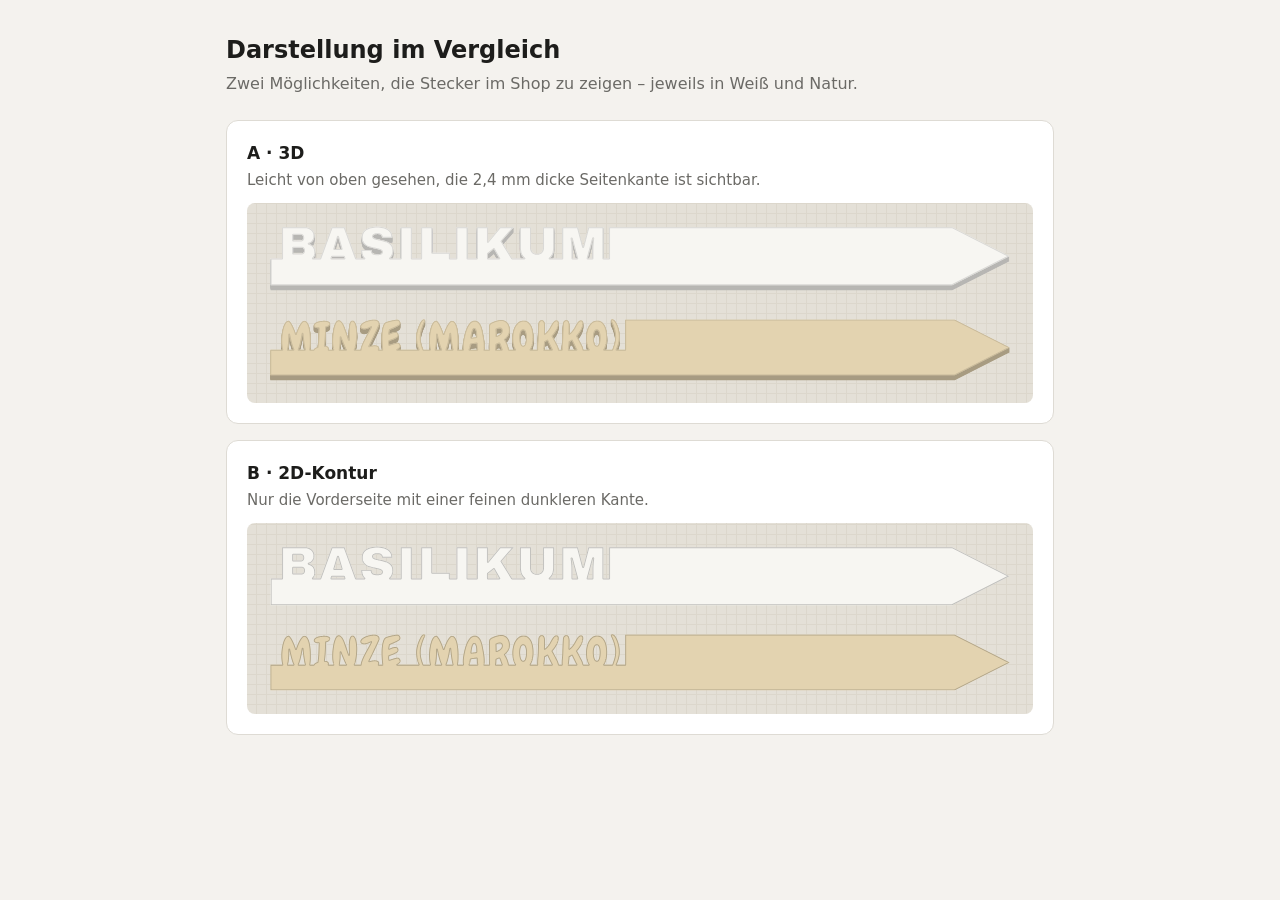
==== pflanzenstecker/darstellung.html @ 59f04335 "Add Pflanzenstecker preview pages Demo (index.html) and 3D/2D comparison (darstellung.html) under /p" ====
<!doctype html>
<html lang="de">
<head>
  <meta charset="utf-8">
  <meta name="robots" content="noindex">
  <meta name="viewport" content="width=device-width, initial-scale=1">
  <title>Pflanzenstecker Darstellung</title>
  <style>
    :root { --bg: #f4f2ee; --card: #ffffff; --text: #1d1d1b; --muted: #6b6a66; --line: #dedbd4; }
    * { box-sizing: border-box; }
    body { margin: 0; background: var(--bg); color: var(--text); font: 16px/1.5 system-ui, -apple-system, "Segoe UI", sans-serif; }
    main { max-width: 860px; margin: 0 auto; padding: 32px 16px 48px; }
    h1 { font-size: 1.5rem; margin: 0 0 4px; }
    p.lead { margin: 0 0 24px; color: var(--muted); }
    .card { background: var(--card); border: 1px solid var(--line); border-radius: 12px; padding: 20px; margin-bottom: 16px; }
    h2 { font-size: 1.0625rem; margin: 0 0 2px; }
    .card p { margin: 0 0 12px; color: var(--muted); font-size: 0.9375rem; }
    .stage {
      background: repeating-linear-gradient(0deg, transparent 0 9px, #dcd7cc 9px 10px),
                  repeating-linear-gradient(90deg, transparent 0 9px, #dcd7cc 9px 10px), #e4e0d7;
      border-radius: 8px; padding: 16px; display: grid; gap: 14px;
    }
  </style>
</head>
<body>
  <main>
    <h1>Darstellung im Vergleich</h1>
    <p class="lead">Zwei Möglichkeiten, die Stecker im Shop zu zeigen – jeweils in Weiß und Natur.</p>

    <div class="card">
      <h2>A · 3D</h2>
      <p>Leicht von oben gesehen, die 2,4&nbsp;mm dicke Seitenkante ist sichtbar.</p>
      <div class="stage"><div data-a="extruded" data-c="0" data-f="archivo-black" data-t="Basilikum"></div><div data-a="extruded" data-c="1" data-f="chewy" data-t="Minze (Marokko)"></div></div>
    </div>

    <div class="card">
      <h2>B · 2D-Kontur</h2>
      <p>Nur die Vorderseite mit einer feinen dunkleren Kante.</p>
      <div class="stage"><div data-a="contour" data-c="0" data-f="archivo-black" data-t="Basilikum"></div><div data-a="contour" data-c="1" data-f="chewy" data-t="Minze (Marokko)"></div></div>
    </div>
  </main>

  <script type="module">
const WASM_BASE64 = "AGFzbQEAAAABmAInYAAAYAABf2AAAn9/YAF/AGABfwF/YAF/An9/YAF/AX5gAX8BfWABfwF8YAF/AW9gAn9/AGACf38Bf2ACf38Bb2ADf39/AGADf39/AX9gBH9/f38AYAR/f39/AX9gBH9/f38Df39/YAV/f39/fwBgBX9/f39/AX9gBn9/f39/fwBgBn9/f39/fwF/YAd/f39/f39/AGAIf39/f39/f38AYAl/f39/f39/f38Bf2AJf39/f39/fn5+AGAGf39/f39+AX9gBX9/f399AGAEf39/fgBgA39/fQBgA39+fgBgBX9+fn5+AGAFf31/f38AYAN/fX0AYAV/fX19fQBgB399fX19fX0AYAJ/[base64]/[base64]/wKKAugD5AKMA8MD2QPYA7ADgAOMAskD6gPrA+wD6QPaAvoB0wKPAvYBsAKrA5ID4wOyA4EDmALLA8UDjQPEA9sDrAOUA68C3gLkA7sDugONArQDhAOZAs0D3QO/[base64]/[base64]/[base64]/wFxQQpGDRsgCEUNGyAALQAYDXNBDSELIAAoAhwiCCgCAEF/Rw15IAgoAgwhCiAIKAIIIQ4gAC8BJCEMIAgoAnwhESAIKAJ4IRIgCCgCBEEBRw0PIApBAkkNcSAOLwAAIg1FDXEgCkEFSQ1xIA1BCHQgDUEIdnJBAWpB//8DcSIUQQJJDXFBCCENIA4vAAIiD0EIdCAPQQh2ciETQQEhEANAIA1Bf2ogCksNciAOIA1qIhVBfWovAAAiD0EIdCAPQQh2ciEPAkAgE0H//wNxIAxLDQAgDCAPQf//A3FJDRILIA0gCksNciANQQNqIQ0gDyETIBBBAWoiEEH//wNxIBRJDQAMcgsLIAkgAkkNEUEBIQsMeAsgBCgCCCEIIARBADYCCAJAIAhBAXFFDQAgCEF/[base64]/yQAQhwMACyAKIA1BjP/JABCHAwALIApBAWogDUGM/8kAEIcDAAsgCkECaiANQYz/yQAQhwMACyAKQQNqIA1BjP/JABCHAwALIApBBGogDUGM/8kAEIcDAAsgBCAXIAwqAgCSIhc4AhAgCkEBaiANSQ0BIApBAWogDUGM/8kAEIcDAAsgCkEFaiANQYz/[base64]/JABCHAwALIAogDUGM/8kAEIcDAAsgCkEBaiANTw1sIApBAmogDU8NayAKQQNqIA1PDWogCkEEaiANTw1pIAxBBGoqAgAhGiAMQQxqKgIAIRsgBCAXIAwqAgCSIhcgDEEIaioCAJIiGCAMQRBqKgIAkiIZOAIQIApBBWogDUkNASAKQQVqIA1BjP/JABCHAwALIApBAWogDUGM/[base64]/AXFBCkYNACAIDRALQQdBCSAIGyELDG8LAkAgBC0AHEEBRg0AQQshCwxvC0EJIQsgBCgCCCIKQQRJDW4gCiAEKAIEIhBLDScgBCgCACINIApBAnRqIRNBACEOAkACQCAKQQF2IghBAUYNACAIQQFxIRUgCEH+////B3EhFCATQXxqIQxBACEOIA0hCANAIAwoAgAhDyAMIAgqAgA4AgAgCCAPNgIAIBMgDkH+////[base64]///8HcSEUIBNBfGohDEEAIQ4gDSEIA0AgDCgCACEPIAwgCCoCADgCACAIIA82AgAgEyAOQf7///8Dc0ECdGoiDygCACERIA8gCEEEaiISKgIAOAIAIBIgETYCACAMQXhqIQwgCEEIaiEIIBQgDkECaiIORw0ACyAVRQ0BCyANIA5BAnRqIggqAgAhFyAIIBMgDkF/[base64]/4H8B3FBCHggDEEYeEH/[base64]/8kAEIcDAAsgDCAKQf//A3FPDWEgCiAMTQ1hIA4gDGohCgwBCyAVQXxqIQoLIAVBGGogCEEQaiAKLQAAEJEBIAUoAhgiCEUNXyAFKAIcIQogBUHgAGpBAEGAA/wLACAFQQA2AvgDIAUgCjYC6AMgBSAINgLkAyAFQQA7AfwDIAVCMDcC8AMgBSAFQeAAajYC7AMDQCAFQRBqIAVB5ANqEPcBIAUvARBBAXFFDWAgBS8BEkH//wNxQRJHDQALIAVB5ANqEIIBRQ1fIAUoAvADIgogBS8B/AMiCEkNKSAIQQJHDV8gBSgC7AMiCCsDAPwCIgpBAEgNXyAIKwMI/AIiCEF/[base64]/[base64]/[base64]/[base64]/8kAEIcDAAtBCCELIAQoAggiCiAEKAIMRg1gAkAgCiAEKAIEIgxPDQAgASAJai8AACEMIAQgCkEBajYCCCAEKAIAIApBAnRqIAxBCHQgDEEIdnLBsjgCAAxeCyAKIAxBnP/JABCHAwALIAAoAhwiCkHgAGotAAAhDCAKQdwAaigCACENIAQgCEF/aiIINgIIIA0gDG4hDCAIIAQoAgQiDU8NTkEMIQsgBCgCACAIQQJ0aioCACIXQwAAAM9gRQ1fIBdDAAAAT11FDV9B6wBB6whBgIACIAwgDEEAR2siCEHsiAJJGyAIQdgJSRsiCEEASCAX/AAiDCAIaiIIIAxIcw1fIAhBAEgNXyAFQcAAaiAKQdAAaiAIEJEBIAUoAkAiCEUNXyAAIAggBSgCRCAHIAQQBCILQf8BcUH/AUcNXyAALQAmQQFHDVsgAC0AJ0EBcQ1bIAkgAk8NXkEGIQsMXwsCQAJAAkAgCsAiCkFgakH/AXFB1wFJDQAgCkF7SA0CIAkgAkkNAUEBIQsMYQsCQCAEKAIIIgggBCgCDEcNAEEIIQsMYQsCQCAIIAQoAgQiDE8NACAEIAhBAWo2AgggBCgCACAIQQJ0aiAKQf8BcUH1fmqyOAIAIAkhCAxeCyAIIAxBnP/[base64]//A3GzOAIADFsLQQdBCSAIGyELDF0LIAogDUGM/8kAEIcDAAsgCkEBaiANQYz/yQAQhwMACyAKQX9qIAtBjP/JABCHAwALIAogC0GM/8kAEIcDAAsgCkF/aiALQYz/yQAQhwMACyAKIAtBjP/JABCHAwALIAogDUGM/8kAEIcDAAsgCkEBaiANQYz/yQAQhwMACyAKQQJqIA1BjP/JABCHAwALIApBA2ogDUGM/8kAEIcDAAsgCkEEaiANQYz/yQAQhwMACyAKQQVqIA1BjP/JABCHAwALQQBBAEGM/8kAEIcDAAsgCiANQYz/yQAQhwMACyAKQQFqIA1BjP/JABCHAwALIApBAmogDUGM/8kAEIcDAAsgCkEDaiANQYz/yQAQhwMAC0EAQQBBjP/JABCHAwALIAogDUGM/8kAEIcDAAsgCkEBaiANQYz/yQAQhwMACyAKQQJqIA1BjP/JABCHAwALIApBA2ogDUGM/8kAEIcDAAtBgP/JAEETQbz/yQAQjwMACyAOIBBBrP/JABCHAwALIA8gEEGs/8kAEIcDAAtBgP/JAEETQbz/yQAQjwMACyAOIBBBrP/JABCHAwALIA8gEEGs/8kAEIcDAAsgCiAMQZz/yQAQhwMAC0EAQQBBjP/JABCHAwALQQBBAEGM/8kAEIcDAAtBACAIIApBzP/JABCCAgALQQBBAEGM/8kAEIcDAAtBAUEBQYz/yQAQhwMAC0ECQQJBjP/JABCHAwALQQNBA0GM/8kAEIcDAAtBBEEEQYz/yQAQhwMAC0EFQQVBjP/JABCHAwALQQZBBkGM/8kAEIcDAAtBAEEAQYz/yQAQhwMAC0EBQQFBjP/JABCHAwALQQJBAkGM/8kAEIcDAAtBA0EDQYz/yQAQhwMAC0EEQQRBjP/JABCHAwALQQVBBUGM/8kAEIcDAAtBBkEGQYz/yQAQhwMAC0EHQQdBjP/JABCHAwALQQhBCEGM/8kAEIcDAAtBCUEJQYz/yQAQhwMAC0EKQQpBjP/JABCHAwALQQtBC0GM/8kAEIcDAAtBAEEAQYz/yQAQhwMAC0EBQQFBjP/JABCHAwALQQJBAkGM/8kAEIcDAAtBA0EDQYz/yQAQhwMAC0EEQQRBjP/JABCHAwALQQVBBUGM/8kAEIcDAAtBBkEGQYz/yQAQhwMAC0EHQQdBjP/JABCHAwALQQhBCEGM/8kAEIcDAAtBAEEAQYz/yQAQhwMAC0EBQQFBjP/JABCHAwALQQJBAkGM/8kAEIcDAAtBA0EDQYz/yQAQhwMAC0EEQQRBjP/JABCHAwALQQVBBUGM/8kAEIcDAAtBBkEGQYz/yQAQhwMAC0EHQQdBjP/JABCHAwALQQhBCEGM/8kAEIcDAAtBCUEJQYz/yQAQhwMAC0EKQQpBjP/JABCHAwALIAAgBBCOAzgCBCAAQQE2AgAMCAtBAEEAQYz/yQAQhwMAC0EAQQBBjP/JABCHAwALIAggCkGM/8kAEIcDAAtBAEEAQYz/yQAQhwMACyAIIA1BrP/JABCHAwALIAwgDUGc/8kAEIcDAAsgDCANQZz/[base64]/wFxQQpHDQBBByELDA4LIAVBKGogACgCHEHkAGogCkH//wNxEJEBIAUoAigiCkUNDSAAIAogBSgCLCAHIAQQBCILQf8BcUH/AUcNDSAEIBc4AhQgBCAWOAIQIAVBIGogACgCHEHkAGogCEH//wNxEJEBQQ4hCyAFKAIgIghFDQ0gACAIIAUoAiQgByAEEAQiC0H/AXFB/wFHDQ0LAkAgBC0AHQ0AIARBAToAHSAEKAIYIgQoAgAgBEEEaigCACgCHBEDAAsCQCAJIAJPDQBBBiELDA0LIABBAToAJgwLCyAKQQRqIA1BjP/JABCHAwALIApBA2ogDUGM/8kAEIcDAAsgCkECaiANQYz/yQAQhwMACyAKQQFqIA1BjP/JABCHAwALIAVBADoAXAsgBiAFKAJcNgIQIAYgBSkCVDcCCCAGIAUpAkw3AgAgAC0AGEUNBiAEKAIIIQgLIAQgCEF/[base64]/AXFB/wFHDQYgAC0AJkEBRw0CIAAtACdBAXENAiAJIAJPDQVBBiELDAYLIAggDEGs/8kAEIcDAAsgBEEANgIIIAkhCAwBCyAJIQgLIAQtAB5BAUcNACAAKAIARQ0ACwtB/wEhCwsgBUGABGokACALC9CDAQIRfw59IwBBEGsiBSQAAkACQCACDQBB/[base64]/[base64]/[base64]/[base64]/AXFBCkYNACAJDQkLQQdBCSAJGyEGDFMLAkAgBC0AHEEBRg0AQQshBgxTC0EJIQYgBCgCCCILQQRJDVIgCyAEKAIEIhBLDRYgBCgCACIOIAtBAnRqIRNBACENAkACQCALQQF2IglBAUYNACAJQQFxIRQgCUH+////B3EhFSATQXxqIQxBACENIA4hCQNAIAwoAgAhDyAMIAkqAgA4AgAgCSAPNgIAIBMgDUH+////[base64]/v///wdxIRUgE0F8aiEMQQAhDSAOIQkDQCAMKAIAIQ8gDCAJKgIAOAIAIAkgDzYCACATIA1B/v///wNzQQJ0aiIPKAIAIREgDyAJQQRqIhIqAgA4AgAgEiARNgIAIAxBeGohDCAJQQhqIQkgFSANQQJqIg1HDQALIBRFDQELIA4gDUECdGoiCSoCACEWIAkgEyANQX9zQQJ0aiIMKAIANgIAIAwgFjgCAAsgBCoCFCEWIAQqAhAhGSAEKAIYIQkDQCALQQRJDVIgC0F/[base64]/AdxQQh4IAxBGHhB/[base64]/[base64]//8DSw1NIAAgCRB+IgZB/[base64]/AUYNSAxKCwJAAkACQCALwCILQWBqQf8BcUHXAUkNACALQXtIDQIgCiACSQ0BQQEhBgxMCwJAIAQoAggiCSAEKAIMRw0AQQghBgxMCwJAIAkgBCgCBCIMTw0AIAQoAgAgCUECdGogC0H/AXFB9X5qsjgCACAJQQFqIQYgCiEJDEkLIAkgDEH4gcoAEIcDAAtBCCEGIAQoAggiDCAEKAIMRg1KIAwgBCgCBCIOTw0/IAlBAmohCSAEKAIAIAxBAnRqQQAgC2tBCHQgASAKai0AAGtBlHVqwbI4AgAgDEEBaiEGDEcLAkAgCiACSQ0AQQEhBgxKC0EIIQYgBCgCCCIMIAQoAgxGDUkgDCAEKAIEIg5PDT8gCUECaiEJIAQoAgAgDEECdGogC0EIdCABIApqLQAAckHsEmpB//[base64]//A0sNCAJAIAkgAC0AiAIiDEEBaiAPbCILTw0AQQkhBgwJCwJAIA8NACAKIQkMBwsgCSALayERA0AgD0F/aiEPAkAgDEUNACARIA9B//8DcWohDkEAIQkCQAJAA0AgBCAEKAIIQX9qIgs2AgggCyAEKAIEIgZPDQEgBCgCACINIAtBAnRqKgIAIRdDAAAAACEWAkAgDCAJQX9zakH/AXEiCyAALQCIAk8NACALQcAATw0DIAcgC0ECdGoqAgAhFgsCQCAOIAZPDQAgDSAOQQJ0aiILIBcgFpQgCyoCAJI4AgAgDCAJQQFqIglGDQQMAQsLIA4gBkHIgsoAEIcDAAsgCyAGQYiCygAQhwMACyALQcAAQbiCygAQhwMACyAPQf//[base64]/[base64]/////AXEiAkEBaiIHQQdxIQgCQAJAIAJBB08NACADQbASaiECQQAhBwwBCyAHQfj///[base64]/yJqNgK0EiADIANB/[base64]/[base64]/[base64]/////AXEiAUEBaiIHQQdxIQ0CQAJAIAFBB08NACADQbASaiEBQQAhBwwBCyAHQfj///[base64]/AoAAAsgCUEIaiIJIBJHDQAMBQsLQQAgDUGAAkHEgMUAEIICAAtBACAFIAdB8P/EABCCAgALIAMgA0H/[base64]/[base64]/[base64]/yJqECcaDAELIAcgDSAIIAEgFiADQf8iahAUGgsgAygCLCIXRQ0AIAMoApgBIQIgA0F/NgKYAQJAAkAgAkF/[base64]/PksNAgtBAUEhIBdna0EBdnQiAkEEIAJBBEsbIgdBAXQhASADKAJsIQIgA0F/NgJsAkACQAJAIAJBf0YNACADIAMoAnA2ArQSIANCgICAgPD/////ADcCuBIgAyACNgKwEgJAIAEgAk0NACADQbASakEAIAFBBEEYELoCCyADIAMpArgSNwPAIiADIAMpArASNwO4IgwBCxDmAyAHQTBsIgdBBBDTAyICRQ0BIANCgICAgPD/////[base64]////8HIQJBACEVDAELQQAhCEH/////[base64]////[base64]/[base64]/aiIBDQALCyACQgA3AB0gAkIANwIYIAJCADcCECACQgA3AgggAkIANwIAIA1BA3EhDkEAIQdBACANQfz///[base64]/NgLQIgwGCyADKAK4EiIIIQ8CQCANIAFrIgwgASAIa00NACADQbASaiAIIAxBBEEoELoCIAwgAygCsBIgAygCuBIiD2tNDQAgA0GwEmogDyAMQQRBKBC6AiADKAK4EiEPCyADKAK0EiAPQShsaiECAkAgDEECSQ0AIA0gAUF/[base64]/[base64]/[base64]/AXEiCEEBRg0AIAIoAiAhBiACKAIcIQUgCEUNAiACKAIIIgJBf0YNAgNAIAEgAkEobGpBFGooAgAiCCAHSg0CIANBuCJqIAIQsQEgAygCvCIiASANaigCCCICQX9HDQAMAwsLIAIoAgQiAkF/[base64]/[base64]/[base64]/aiICNgIAIAFBBGohASAHQQFqIQcgCiACSQ0ACwsgAyAHNgLMIiAHRQ0BIAMoArwiIQELIAMgB0F/[base64]/[base64]/[base64]/[base64]/[base64]/[base64]/aiIBDQALCwJAIAgoAgAiAkUNACAIKAIEIAJBDGxBBBDIAwsgDUEBaiINIAxHDQALCwJAIBBFDQAgDyAQQQxsQQQQyAMLAkAgAygCmAEiAkF/[base64]/Rg0AIAJFDQAgAygCcCACQRhsQQQQyAMLAkAgAygCfCICQX9GDQACQCACRQ0AIAMoAoABIAJBKGxBBBDIAwsgAygCiAEiAkUNACADKAKMASACQQJ0QQQQyAMLAkAgAygCPCICRQ0AIAMoAkAgAkEcbEEEEMgDCwJAIAMoAlAiAUUNACADKAJMIQIDQAJAIAIoAgAiB0F/[base64]/[base64]/[base64]////[base64]////[base64]////[base64]////8HIQxBACEHDAELQQAhD0H/////[base64]/////[base64]/[base64]/[base64]/AFqQgA3AgAgB0GEAmpCADcCACAHQYwCakIANwIAIAdBlAJqQgA3AgAgB0GcAmpBADoAACAHQaACaiEHIAtBeGoiCw0ACyAMRQ0BCwNAIAdBADoAICAHQgA3AhggB0IANwIQIAdCADcCCCAHQgA3AgAgB0EkaiEHIAxBf2oiDA0ACwsgCCAOakF/[base64]/NgIgIAFBAnQhB0EAIQwgAUH/////A0sNBCAHQfz///[base64]/Rg0BIAwgB0EkbGpBFGooAgAgC0oNAwwACwsgBSgCHCIPDQogBSgCFCIOIAUoAgggIGtNDQIgBUEIaiAgIA5BBEEkELoCIAUoAhAhFwwICwJAIAcoAgQiB0F/[base64]/[base64]/AFqQgA3AgAgB0GEAmpCADcCACAHQYwCakIANwIAIAdBlAJqQgA3AgAgB0GcAmpBADoAACAHQaACaiEHIA9BeGoiDw0ACyAMRQ0BCwNAIAdBADoAICAHQgA3AhggB0IANwIQIAdCADcCCCAHQgA3AgAgB0EkaiEHIAxBf2oiDA0ACwsgDiAXakF/[base64]/[base64]/[base64]/[base64]/NwIAIAcgGzYCHCAHIB42AhggByAiNgIUIAcgCjYCECAHIAg2AgwgBSAMNgIgCyAdQQFqIh0gBkcNAAsgISgCACELIAYhHQwBC0G83skAEM4DAAtB/////wchCAJAAkAgBSgCICIHQX9GDQAgITQCDCEjICE0AgghJCAhKAIEIQoCQANAIAUoAgwiDCAHQSRsakEUaigCACIPIAtKDQEgBUEIaiAHELABIAUoAiAiB0F/[base64]/[base64]/[base64]/[base64]/[base64]/aiIGDQALCwJAIAUoAsgBIgJFDQAgFyACQQxsQQQQyAMLEOYDAkBBwABBCBDTAyIYRQ0AIBggLTkDOCAYIC05AyggGCAvOQMYIBggLzkDCCAYIDFEAAAAAAAA8L+gIjM5AzAgGCAyRAAAAAAAAPA/[base64]/////wBLDQIgAUH4////B0sNAiAGKAIEISMCQAJAIAENAEEIISRBACEXDAELEOYDQQghFyABQQgQ0wMiJEUNAyAZIRcLAkAgGUUNACABRQ0AICQgIyAB/[base64]/aiIUDQALCwJAIAUoAuABIgJFDQAgJSACQQxsQQQQyAMLIAUoAswBIQkCQCAFKALQASIBRQ0AIAkhAgNAAkAgAigCACIGRQ0AIAJBBGooAgAgBkEEdEEIEMgDCyACQQxqIQIgAUF/aiIBDQALCwJAIAUoAsgBIgJFDQAgCSACQQxsQQQQyAMLIAUoAtgBIQkCQCAFKALcASIBRQ0AIAkhAgNAAkAgAigCACIGRQ0AIAJBBGooAgAgBkEEdEEIEMgDCyACQQxqIQIgAUF/[base64]/[base64]/oiIxICogKiAqYhsiMiAyIDEgMSAxYhsiMSAyIDFjG6AhMSArIDQgNaBEAAAAAAAA4D+iIjSgITIgNCAroSE0QQEhAQNAIAIiFiAxOQM4IBYgNDkDMCAWIDE5AyggFiAyOQMgIBYgMjkDECAWIDQ5AwAgFiAzRJqZmZmZmbm/[base64]/////wBLDQggAkH4////B0sNCCAGKAIEIR4CQAJAIAINAEEIIRxBACEXDAELEOYDQQghFyACQQgQ0wMiHEUNCSAZIRcLAkAgGUUNACACRQ0AIBwgHiAC/[base64]/[base64]/[base64]/[base64]/[base64]/aiIBDQALCwJAIAUoAngiAkUNACAZIAJBDGxBBBDIAwsgGEHAAEEIEMgDAkACQAJAIBwgBSgCNCAFKAI8IgJrTQ0AIAVBNGogAiAcQQRBDBC6AiAFKAI8IQIMAQsgHEUNAQsgHEEMbCIBRQ0AIAUoAjggAkEMbGogFiAB/[base64]/[base64]/[base64]/aiIGDQALCyAZIAk2AggLIBlBDGoiGSAQRw0ACyAHQQFHDQBBACEDIAVBADYCaCAFQQA2AmAgBSATNgJYIAUgE0EMajYCXCAFQcgBaiAFQdgAahBLIAUoAswBIgggBSgC0AFBDGxqIQZEAAAAAAAA8H8hMUQAAAAAAADw/yEyRAAAAAAAAPD/[base64]/[base64]/aiIGDQALCyAFKAI0IgJFDQAgCSACQQxsQQQQyAMLAkAgBSgCHCICRQ0AIAUoAiAgAkEBEMgDCyAFQfABaiQAC9lEAhl/[base64]/////AXEiB0EBaiINQQdxIQwCQCAHQQdPDQAgBEGUEGohB0EAIQ0MBgsgDUH4////[base64]/[base64]////8BcSIJQQFqIghBB3EhDQJAAkAgCUEHTw0AIARBlBBqIQlBACEIDAELIAhB+P///[base64]/[base64]/////wFxIgdBAWoiCEEHcSEMAkACQCAHQQdPDQAgBEGUEGohB0EAIQgMAQsgCEH4////[base64]/[base64]/[base64]/[base64]/[base64]///[base64]/[base64]/[base64]/Rg0AIAcgBSAGIAIgG0EBcSAJKAIEIAkoAgggDCAXEHshGAwBCyAJKAIEIhggBkcNACAJKAIIIRgLQQEhAgJAIAYgGEcNACAGIQkgBiETDAILQQEhAiAGIRMgBiEJA0ACQAJAIBUgC0EMbGoiCigCAEF/[base64]////[base64]/[base64]////[base64]/[base64]/v///[base64]/[base64]/[base64]/wE6AKcOIAlBADYCjA4gCUEBNgL0DSAJQf8BOgDvDSAJQQA2AtQNIAlBATYCvA0gCUH/AToAtw0gCUEANgKcDSAJQQE2AoQNIAlB/wE6AP8MIAlBADYC5AwgCUEBNgLMDCAJQf8BOgDHDCAJQQA2AqwMIAlBATYClAwgCUH/AToAjwwgCUEANgL0CyAJQQE2AtwLIAlB/wE6ANcLIAlBADYCvAsgCUEBNgKkCyAJQf8BOgCfCyAJQQA2AoQLIAlBATYC7AogCUH/AToA5wogCUEANgLMCiAJQQE2ArQKIAlB/wE6AK8KIAlBADYClAogCUEBNgL8CSAJQf8BOgD3CSAJQQA2AtwJIAlBATYCxAkgCUH/AToAvwkgCUEANgKkCSAJQQE2AowJIAlB/wE6AIcJIAlBADYC7AggCUEBNgLUCCAJQf8BOgDPCCAJQQA2ArQIIAlBATYCnAggCUH/AToAlwggCUEANgL8ByAJQQE2AuQHIAlB/wE6AN8HIAlBADYCxAcgCUEBNgKsByAJQf8BOgCnByAJQQA2AowHIAlBATYC9AYgCUH/AToA7wYgCUEANgLUBiAJQQE2ArwGIAlB/wE6ALcGIAlBADYCnAYgCUEBNgKEBiAJQf8BOgD/BSAJQQA2AuQFIAlBATYCzAUgCUH/AToAxwUgCUEANgKsBSAJQQE2ApQFIAlB/wE6AI8FIAlBADYC9AQgCUEBNgLcBCAJQf8BOgDXBCAJQQA2ArwEIAlBATYCpAQgCUH/AToAnwQgCUEANgKEBCAJQQE2AuwDIAlB/wE6AOcDIAlBADYCzAMgCUEBNgK0AyAJQf8BOgCvAyAJQQA2ApQDIAlBATYC/AIgCUH/AToA9wIgCUEANgLcAiAJQQE2AsQCIAlB/wE6AL8CIAlBADYCpAIgCUEBNgKMAiAJQf8BOgCHAiAJQQA2AuwBIAlBATYC1AEgCUH/AToAzwEgCUEANgK0ASAJQQE2ApwBIAlB/wE6AJcBIAlBADYCfCAJQQE2AmQgCUH/AToAXyAJQQA2AkQCQCALQQh0IAtBCHZywSILQQBKDQAgC0F/[base64]//[base64]/W3EgIkMAAAAAW3EgIUMAAAAAW3E6ALQQAkAgBEH//wNGDQAgBEEBakH//wNxIgsgAk8NAAJAAkAgDUUNACAEIBJB//8DcSIUTw0CIARBAnQiFUEEaiAMSw0CIAsgFE8NAiALQQJ0IgtBBGogDEsNAiAOIBVqKAAAIhRB/4H8B3FBCHggFEEYeEH/gfwHcXIhFCAOIAtqKAAAIgtB/4H8B3FBCHggC0EYeEH/gfwHcXIhCwwBCyAEIBNB//8DcSIUTw0BIARBAXQiFUECaiAMSw0BIAsgFE8NASALQQF0IgtBAmogDEsNASAOIAtqLwAAIgtBCHQgC0EIdnJB//8DcUEBdCELIA4gFWovAAAiFEEIdCAUQQh2ckH//[base64]/v8DcSIESQ0AIARB/v8HakH+/wdxIgAgBE8NAEEBIRJCACEWAkACQCADIABqLwAAIgBBCHQgAEEIdnIiDUH//wNxIgwNACAMIRQgDCETQQEhDkEBIQ9BASEDDAELIAxB//8DRg0BIARBAmoiACAHSw0BIAkgACADIARqLwAAIgRBCHQgBEEIdnJB//[base64]//wODhEKAgICAEIQhFiADIBJqIRIgAyAAaiEOCyAJIBY3AswOIAkgAzYCyA4gCSANOwGEDyAJQQA7AYAPIAlBADYC/[base64]/A42ApQQIAkgCSkC9A43AowQIAkgCSkC5A43AvwPIAkgCSkC1A43AuwPIAkgBjoAvRAgCSACOgC8ECAJIAE2ArgQAkACQCAJLwHEDiIKQSFPDQAgAUEQdbIhIiABwbIhIQJAIApFDQAgCkE4bCELQQAhBANAAkACQAJAAkACQAJAIAlBxABqIARqIgpBG2otAABB/wFGDQAgCkEQaiEHIApBHGoiAy8BACIADQEgCUEwaiAHEJ4CIAkvATBBAXFFDQMgAyAJLwEyIgA7AQAgAEH//wNxDQIMAwsgCUEQaiAKQS5qIApBIGoiBygCACAKQSRqIgMoAgAgCkEoaiIAKgIAEP8BIAkoAhBBAUcNBCAJKgIUISMgCUEIaiAKQTJqIAcoAgAgAygCACAAKgIAEP8BIAkoAghBAUcNBCAhICOSISEgIiAJKgIMkiEiDAQLIAMgAEF/ajsBACAJIAcpAgg3A8gQIAkgBykCADcDwBAgCUE4aiAKIAlBwBBqIAlB4A9qIAlBoA9qIAlBuBBqEDQgCSoCPCEkIAkqAjghIwwCCyADIABBf2o7AQALIAlBKGogCkEuaiAKQSBqIgMoAgAgCkEkaiIAKAIAIApBKGoiBSoCABD/[base64]/[base64]/[base64]/[base64]/[base64]/[base64]/[base64]/[base64]/[base64]/[base64]/[base64]/h0IBiCAchVMiGxsgCiAZaiIKQQxsaiIJIBMoAhQ2AgggCSATKQIMNwIAIBNBHGooAgAiESATQSBqKAIAQQxsaiENIAsoAgAhGSAaKAIAIQlBACEQRAAAAAAAAPB/[base64]/IR4CQANAAkACQCASRQ0AIBIgEUcNAQsDQCAJIA9GDQMgCUEIaiERIAlBDGoiDSEJIBEoAgAiEUUNAAsgDUF4aigCACISIBFBBHRqIREgDSEJCyASKwMIIh8gHiAeIB5iGyIeIB4gHyAfIB9iGyIfIB4gH2MbIR4gEkEQaiESDAALCyACIA5BXGogHb0iHEI/[base64]/[base64]/h0IBiCAchSAevSIcQj+HQgGIIByFUyIJGyAKQQxsaiIRIBMoAgg2AgggESATKQIANwIAIAogCWohCiATQQxqIhMgGkkNAAsLAkAgFyABRg0AIA5BdGoiDiAKQQxsaiIJIBMoAgg2AgggCSATKQIANwIAIBNBDGohEyABIRcMAQsLAkAgCkEMbCITRQ0AIAAgAiAT/AoAAAsgASAKayEQAkAgASAKRg0AIAAgE2ohDkEAIQ8CQCABIApBAWpGDQAgEEEBcSELIBBBfnEhEiAIIBVqIRFBACEPIA4hCQNAIAkgESgCCDYCCCAJIBEpAgA3AgAgCUEMaiAWIA9B/v///[base64]/[base64]/IR4CQANAAkACQCASRQ0AIBIgEUcNAQsDQCAJIA9GDQMgCUEIaiERIAlBDGoiDSEJIBEoAgAiEUUNAAsgDUF4aigCACISIBFBBHRqIREgDSEJCyASKwMIIh8gHiAeIB5iGyIeIB4gHyAfIB9iGyIfIB4gH2MbIR4gEkEQaiESDAALCyACIA5BdGogHb0iHEI/h0IBiCAchSAevSIcQj+HQgGIIByFWSIZGyALQQxsaiIJIBMoAgg2AgggCSATKQIANwIAIAooAgAiESAaKAIAQQxsaiENIBNBFGooAgAhGyATQRBqKAIAIQlBACEQRAAAAAAAAPB/[base64]/IR4CQANAAkACQCASRQ0AIBIgEUcNAQsDQCAJIA9GDQMgCUEIaiERIAlBDGoiDSEJIBEoAgAiEUUNAAsgDUF4aigCACISIBFBBHRqIREgDSEJCyASKwMIIh8gHiAeIB5iGyIeIB4gHyAfIB9iGyIfIB4gH2MbIR4gEkEQaiESDAALCyACIA5BaGogHb0iHEI/[base64]/[base64]/[base64]/[base64]////[base64]/[base64]//[base64]//A0YNACAUQQh0IBRBCHZyIgZBAWpB//8DcSIUIBNPDQACQAJAIBJFDQAgBkH//wNxIgYgDkH//wNxIhVPDQIgBkECdCIGQQRqIA1LDQIgFCAVTw0CIBRBAnQiFEEEaiANSw0CIBEgBmooAAAiBkH/gfwHcUEIeCAGQRh4Qf+B/AdxciEGIBEgFGooAAAiFEH/gfwHcUEIeCAUQRh4Qf+B/AdxciEUDAELIAZB//8DcSIGIA9B//8DcSIVTw0BIAZBAXQiBkECaiANSw0BIBQgFU8NASAUQQF0IhRBAmogDUsNASARIBRqLwAAIhRBCHQgFEEIdnJB//8DcUEBdCEUIBEgBmovAAAiBkEIdCAGQQh2ckH//[base64]/wNxIgZJDQAgBkH+/wdqQf7/B3EiAyAGTw0AIAQgA2ovAAAiA0EIdCADQQh2ciICQf//A3EiA0UNASADQf//A0YNACAGQQJqIgMgBUsNACAIIAMgBCAGai8AACIJQQh0IAlBCHZyQf//A3FqIgk2AmwgCEEMaiAIQeQAaiACQQFqIgMQmwIgCCgCDEEBRw0AIAgoAmwiAiAJSQ0AIAIgBUsNACACIAgoAhAiDWoiFCACSQ0AIBQgBUsNACAUIAgoAhQiEmoiFSAUSQ0AIBUgBUsNACADQf//A3FFDQEgAiAJayEPIAQgCWohCyAEIBRqIRAgBCACaiEMIAQvAAAiBUEIdCAFQQh2cq1CMIYgAa1C//8Dg4RCgICAgBCEIRhBACEUQQAhAUEAIQVBACECQQAhE0EAIRdBACEVA0ACQAJAIBhC////////P1YNAAJAAkAgCkH//wNxIg4gGEIgiCIZpyIJQf//A3FNDQAgBCAJQQF0ai8AACIWQQh0IBZBCHZyIRYCQCAJQX9qIglB//8DcSAOTw0AIAlBAXRB/v8HcSIJIAZPDQBBACAWQf//A3EiFiAEIAlqLwAAIglBCHQgCUEIdnJB//8DcWsiCSAJIBZLGyEWCyAWIBZB//8DcUEAR2utQjCGIRoMAQsgGCEaIBghGyAZQv//A1ENAgsgGkL/////j4BAgyAYQoCAgIAQfEKAgICA8P8/g4QhGwwBCyAYQoCAgICAgEB8IRsLAkACQAJAAkACQAJAIAJB/wFxDQBBACEFIBMgD0kNAUEAIQIMAwsgAkF/[base64]/[base64]/[base64]/[base64]/lJIhHiAHKgIcIhwgByoCECAck0MAAAA/[base64]//8DcUUNAgwACwsgAEECOwEADAELIAcqAkwhHSAHKgJIIR8CQAJAAkACQAJAAkAgByoCRCIcQ///f39cDQAgH0P//39/Ww0BCyAHKgJQIR4MAQsgByoCUCEeIB1D//9//1wNACAeQ///f/9bDQELQQAhBCAcQwAAAM9gRQ0BIBxDAAAAT11FDQEgHPwAIgZBgIB+akGAgHxJDQEgH0MAAADPYEUNASAfQwAAAE9dRQ0BIB/8ACIFQYCAfmpBgIB8SQ0BIB1DAAAAz2BFDQEgHUMAAABPXUUNASAd/[base64]/AsAIAQgJD4CpAEgBCAkQiCIIiM+AqgBIARBAUECICNQGzYCxAIgBEGkAWpBCGpBAEGYAfwLACAEICU+AsgCIAQgJUIgiCIjPgLMAiAEQQFBAiAjUBs2AugDIARByAJqQQhqQQBBmAH8CwAgBEHwA2pBAEGcAfwLACAEQQE2AuwDIARBATYCjAUgAawgJkJ/fHl9QsKawegEfkKAoc2gtAJ8QiCIpyIGwSEHAkACQCABQQBIDQAgBCABEKkBGiAEQaQBaiABEKkBGiAEQcgCaiABEKkBGgwBCyAEQewDakEAIAFrwRCpARoLAkACQCAHQX9KDQAgBEEAIAdrQf//A3EiARBiGiAEQaQBaiABEGIaIARByAJqIAEQYhoMAQsgBEHsA2ogBkH//wFxEGIaCyAEQfwIaiAEQaQB/[base64]/KABCCAgALIAZB/P///[base64]///[base64]////[base64]/[base64]/c2oiDyAKQQFxaiIQNgIAIAFBBGoiCiAKKAIAIhEgBkEEaigCAEF/[base64]/P///[base64]////[base64]////[base64]/Rg0BIAZBAWohBiACIAFqIQ8gAUF/[base64]/KABCHAwALQQAgAUEoQeSfygAQggIAC0EoQShB5J/KABCHAwALQShBKEHkn8oAEIcDAAtBKEEoQeSfygAQhwMAC0HHn8oAQRpB5J/KABC2AwALQQAgF0EoQeSfygAQggIAC0HHn8oAQRpB5J/KABC2AwALQQAgHkEoQeSfygAQggIAC0HHn8oAQRpB5J/KABC2AwALQQAgF0EoQeSfygAQggIAC0HHn8oAQRpB5J/KABC2AwALQQAgAUEoQeSfygAQggIAC0EAIB5BKEHkn8oAEIICAAtBKEEoQeSfygAQhwMAC0EAIAFBKEHkn8oAEIICAAsgAyADQfSoywAQhwMAC0EoQShB5J/KABCHAwALQShBKEHkn8oAEIcDAAtBKEEoQeSfygAQhwMAC0EAIAFBKEHkn8oAEIICAAsgGyADQYSpywAQhwMACyAAIAc7AQggACAbNgIEIAAgAjYCACAEQaAKaiQAC8owA2x/B34BfSMAQaAIayICJAACQAJAAkACQCABKAIEQTZJDQAgASgCACIDLwASIgRBCHQgBEEIdnIiBEFwakH//wNxQfD/AEsNACADLwAqIQUgAy8AKCEGIAMvACYhByADLwAkIQhBACEJAkACQCADLwAyIgNBCHQgA0EIdnJB//8DcQ4CAQACC0EBIQkLAkACQAJAIAEoAgxBJEkNACABKAIUIgpBBEkNASABKAIIIgMvAAQhCyADLwAGIQwgAy8ACCENIAMvACIhDgJAIAEoAhAiDygAACIDQf+B/AdxQQh4IANBGHhB/4H8B3FyIgNBgIAERg0AIANBgKABRw0CCyAKQQZJDQEgDy8ABCIKRQ0BIA5BCHQgDkEIdnIhECAKQQh0IApBCHZyIQNBACERIAEoAnAiDw0CDAQLIABBfzYCACAAQQQ6AAQMBQsgAEF/NgIAIABBBToABAwECyAORQ0BIBBB//8DcSIOQQJ0IhIgASgCdCITSw0BAkAgA0H//wNxIA5PDQBBASEUQQAhFSAQIRYMAwtBACADIBBrQf//A3FBAXQiDiAOIBJqIBNLIg4bIRVBASAPIBJqIA4bIRQgAyEWDAILIABBfzYCACAAQQM6AAQMAgtBACEPCwJAAkAgASgCuAEiDkUgASgCvAFBJElyIhcNACABKALAASIYRQ0AIA4vACIiE0UNACATQQh0IBNBCHZyIhlB//8DcSITQQJ0IhogASgCxAEiG0sNAAJAAkAgA0H//wNxIBNPDQBBASEcQQAhHQwBC0EAIAMgGWtB//8DcUEBdCITIBMgGmogG0siExshHUEBIBggGmogExshHCADIRkLIBghEQwBCwsCQAJAIAEoAoABIhMNAEECIR4MAQtBAiEeAkAgASgChAEiGEECQQEgCRt2IhtB//8DSw0AIANB//8DcUEBaiIfIBtB//[base64]//8DcUEBSw0AIBtBBkkNACATLwAEIixFDQAgG0EISQ0AIBtBDEkNACAsQQh0ICxBCHZyQf//A3FBAXQiLEEMaiAbSw0AIBMoAAgiLUH/gfwHcUEIeCAtQRh4Qf+B/AdxciItIBtLDQAgLSATLwAGIi5BCHQgLkEIdnJB//[base64]//8DcUEDdCIxQQRyIDBLDQAgE0EEaiEyIBMhLwwBCwsCQAJAIAEoAngiEw0AQQIhMwwBC0ECITMCQCABKAJ8IhtBAkkNAAJAAkAgEy8AAA0AQQQhLCAbQQRJDQIgEy8AAiItQQh0IC1BCHZyQf//A3EhNEEAITNBfCEtDAELQQghLCAbQQhJDQEgEygABCItQf+B/AdxQQh4IC1BGHhB/4H8B3FyITRBASEzQXghLQsgEyAsaiE1IC0gG2ohNgwBCwtBACE3AkACQCABKAKIASITRQ0AIAEoAowBIhtBAkkNACAbQQRJDQBBBiEsIBtBBkkNACATLwACIS0gEy8ABCE4QQAhOQJAAkAgEy8AACIuQQh0IC5BCHZyQf//A3EOAgEAAwsgG0EISQ0BIBMvAAYiLEEIdCAsQQh2ciIsQf//A3FB//8ASw0BICxBAnRB/P8DcUEIaiEsC0EAITkgLCAtQQh0IC1BCHZyQf//A3FBDGwiOmoiLSAbSw0BQQAhOSAbIDhBCHQgOEEIdnJB//8DcSIuSQ0BIBMgLGohOSATIC0gLiAtIC5LGyIsaiE7IBsgLGshPAwBC0EAITkLAkACQCABKAKQASITDQAMAQsCQCABKAKUASI9QQJPDQAMAQsCQCATLwAAIhtBCHQgG0EIdnIiPkH//wNxIhtBBU0NAAwBC0EAIBMgPSAbQQJ0KAKIhEpJGyE3C0ECIT8CQAJAIAEoApgBIhNFDQAgASgCnAEiLUEgSQ0AAkACQCATKAAAIixB/4H8B3FBCHggLEEYeEH/gfwHcXIiG0H/nwlKDQAgG0GAgARGDQEgG0GAgAhHDQIMAQsgG0GAoAlGDQAgG0GAgBBGDQAgG0GAgAxHDQELIBMvAAohGyATLwAIIS4gEygABCE4IBMoAAwhQEEBIUFBACFCQQEhQ0EAIUQCQCAsQYAERw0AIC1BIkkNASAtIBMvACAiLEEIdCAsQQh2ckH//wNxQQF0IkJBImoiLEkNASATICxqIUMgLSAsayFEIBNBImohQQsgG0EIdCAbQQh2ciFFIC5BCHQgLkEIdnIhRiA4Qf+B/AdxQQh4IDhBGHhB/4H8B3FyskMAAIA3lCF1IEBBAEchPwwBCwsCQAJAIAEoAqABIhsNAEEAIUcMAQtBACFHAkAgCkH//wNHDQBBACFIDAELIANBAWohSAJAIAEoAqQBIhNBAkkNACAbLwAAQYACRw0AIBNBCEkNACAbKAAEIgpFDQAgCkG/gPwHcUEIeCAKQRh4Qf+B/AdxckECdCJJQXdLDQAgSUEIaiATSw0AIBtBCGohSiAbIUcMAQsLQQIhSwJAAkAgASgCqAEiTA0ADAELAkAgASgCrAEiG0EESQ0AIBtBCEkNACBMKAAAIgpB/4H8B3FBCHggCkEYeEH/gfwHcXIiTUH9/3tqQX1JDQAgG0EMSQ0AIBtBDkkNACAbQRJJDQAgTC8ABiEsIEwoAAghCiBMLwAMIS4gTCgADiEtAkACQCBNQYGABE8NAEEAITgMAQsgG0EUSQ0BIEwvABIiOEEIdCA4QQh2ciFOQQEhOAsgCkH/gfwHcUEIeCAKQRh4Qf+B/AdxciIKIBtLDQAgCiAsQQh0ICxBCHZyQf//A3FBA3QiT2ogG0sNACAtQf+B/AdxQQh4IC1BGHhB/4H8B3FyIlAgG0sNACBQIC5BCHQgLkEIdnJB//8DcUEBdCJRaiAbSw0AIEwgCmohUiBMIFBqIVMgOCFLDAELC0EAISwCQAJAIAEoArABIgpFDQAgASgCtAEiLUEGSQ0AQQAhVCAKKAACIi5FDQFBACFUIC0gLkH/gfwHcUEIeCAuQRh4Qf+B/AdxciIuSQ0BIC5BAmoiOCAtSw0AIAogLmoiVC8AACJAQQh0IEBBCHZyQf//[base64]//wNxQQJ0IllBCGogDksNACAKLwAEIg5BCHQgDkEIdnIhWiAKQQhqIVgMAQsLAkACQCABKALQASIKRQ0AIAJBqAJqIAogASgC1AEQWQwBCyACQf7/AzsBqAILAkACQCABKALYASIKRQ0AIAJB7AJqIAogASgC3AEQjQEMAQsgAkEANgLsAgsCQAJAIAEoAuABIgpFDQAgAkGsA2ogCiABKALkARCNAQwBCyACQQA2AqwDCwJAAkAgASgC6AEiCkUNACACQewDaiAKIAEoAuwBENgBDAELIAJBfzYC7AMLQf//AyFbAkACQCABKALwASIKRQ0AIAEoAvQBIg5BAkkNACAKLwAADQAgDkEISQ0AIA4gCigABCIXQf+B/AdxQQh4IBdBGHhB/4H8B3FyIhdJDQAgDkEMSQ0AIA4gCigACCJcQf+B/AdxQQh4IFxBGHhB/4H8B3FyIlxJDQAgAkH4B2ogAyAKIBdqIA4gF2sQhQFB//8DIVsgAi8B+AciF0H//wNGDQAgAiACKQGICDcBngUgAiACKQGCCDcDmAUgAiACKQH6BzcDkAUgDiBcayFdIAogXGohXiAXIVsMAQsLQQAhFwJAAkAgASgC+AEiCg0AQQAhCgwBCwJAIAEoAvwBIg5BBEkNACAKKAAAQYACRw0AIA5BDEkNACAKLwAEIlxBCHQgXEEIdnJB//8DcUEMbCJfQQxqIA5LDQAgCkEMaiFgDAELQQAhCgsCQAJAIAEoAoACImENAAwBCyABKAKEAiJiQQhJDQAgYSgABCIXQf+B/AdxQQh4IBdBGHhB/4H8B3FyIVwgYUEIaiEXIGJBeGohYwtBACFhAkACQCABKAKIAiJkDQAMAQsgASgCjAIiZUEISQ0AIGQoAAQiYUH/gfwHcUEIeCBhQRh4Qf+B/[base64]//A4MhbyBorSFyIAutIXMgcEL//wODIXAgDK0hdEEAIQgCQAJAIAEoAqgCIgwNAAwBCwJAIAEoAqwCImVBBE8NAAwBCwJAIAwoAABBgAJGDQAMAQsCQCBlQQZPDQAMAQsCQCBlQQpPDQAMAQsCQCAMLwAIImcNAAwBCyBlIAwvAAQiaEEIdCBoQQh2ckH//wNxImhJDQBBACAMIGhqIGdBCHQgZ0EIdnJB//8DcUEUbCILIGhqIGVLGyEICyBkIA1yIQwgcUIwhiFxIG9CIIYhbyByQv//A4MhciBzQv//A4MhcyBwQhCGIXAgdEL//wODIXQCQAJAIAEoArACIg1FDQAgAkG8BmogDSABKAK0AhC3AQwBCyACQQI2ArwGCyBxIG+EIW8gckIQhiFxIAytIXIgcCBzhCFwIHRCIIYhcyAQrSF0AkACQCABKAK4AiIMRQ0AIAJB3AZqIAwgASgCvAIQnAEMAQsgAkECNgLcBgsgbyBxhCFvIHJC//8DgyFxIARBgP4DcSEQIHAgc4QhcCB0QjCGIXICQAJAIAEoAsACImQNAEEAIQwMAQtBACEMAkAgASgCxAIiZUEESQ0AIGQoAABBgAJHDQAgZUEISQ0AIGQvAAZBgBBHDQAgZUEKSQ0AIGQvAAgiDUUNACBlQQxJDQAgZC8ACiJnRQ0AIA1BCHQgDUEIdnJB//8DcUEDdCINQQxqIGVLDQBBACEMAkAgZSBnQQh0IGdBCHZyQf//[base64]/gQgACAQOgD9BCAAICE2AhAgACAgNgIMIAAgbjcCBCAAIB42AgAgACACKQK8BjcCFCAAIAIpAsQGNwIcIAAgAikCzAY3AiQgACACKQLUBjcCLCAAIAIpAtwGNwI0IAAgAikC5AY3AjwgACACKQLsBjcCRCAAIAIpAvQGNwJMIAAgAikC/AY3AlQgACACKQKEBzcCXCAAIAIpAowHNwJkIAAgAigClAc2AmwgAEHwAGogAkG0B2pBxAD8CgAAIABBtAFqIAJB7ANqQaQB/[base64]/AQgACBdNgL4BCAAIF42AvQEIAAgAikDkAU3Ad4EIAAgAikDmAU3AeYEIAAgAikBngU3AewEIABBtAVqIAJB5AVqQdgA/AoAACAAIDE2AsAGIAAgMjYCvAYgACAwNgK4BiAAIC82ArQGIAAgJjYCsAYgACAlNgKsBiAAICc2AqgGIAAgGDYCpAYgACAjNgKgBiAAICI2ApwGIAAgJDYCmAYgACAfNgKUBiAAIHA3AowGIABBxAZqIAJBEGpB/[base64]/[base64]/////AXEiCUEBaiIKQQdxIQ4CQAJAIAlBB08NACACQZgQaiEJQQAhCgwBCyAKQfj///[base64]////8BcSIHQQFqIgpBB3EhDgJAAkAgB0EHTw0AIAJBmBBqIQdBACEKDAELIApB+P///[base64]/aiIODQALCyASIA1qIQxBACEHA0AgAkGYEGogDyAHaiIKQQRqKAIAIg4gCWsgCSAOayAOIAlKGyALdkEDdGoiDiAOKAIAIg5BAWo2AgAgDCAOQQxsaiIOIAopAgA3AgAgDiAKKAIINgIIIBAgB0EMaiIHRw0ACyACQRRqIAJBmBBqQYQQ/[base64]/[base64]/[base64]/aiIMDQALIAIoAqAQIQoLIA0hBwsgAigCnBAhCQJAAkAgCkECRw0AIAkoAgQhCiAJKAIAIQxBfyENDAELQQAhDAJAAkACQCAKQf////8DSw0AIApBAnQiDkH8////[base64]/AsAIAVBtAFqQQBBnAH8CwAgBUEBNgKwASAFQQE2AtACIAGsICFCf3x5fULCmsHoBH5CgKHNoLQCfEIgiKciBsEhBwJAAkAgAUEASA0AIAVBDGogARCpARoMAQsgBUGwAWpBACABa8EQqQEaCwJAAkAgB0F/Sg0AIAVBDGpBACAHa0H//wNxEGIaDAELIAVBsAFqIAZB//[base64]/v///[base64]///[base64]////[base64]/[base64]/c2oiCyAIQQFxaiIQNgIAIAFBBGoiCCAIKAIAIhEgBkEEaigCAEF/c2oiCCALIAlJIBAgC0lyaiILNgIAIAggEUkgCyAISXIhCCAGQQhqIQYgAUEIaiEBIAwgCkECaiIKRw0ACyAeRQ0BCyAFQQxqIApBAnQiAWoiBiAGKAIAIgYgFiABaigCAEF/[base64]////[base64]/KABCCAgALQShBKEHkn8oAEIcDAAtBACABQShB5J/KABCCAgALQShBKEHkn8oAEIcDAAtBACAMQShB5J/KABCCAgALQQAgHkEoQeSfygAQggIAC0HHn8oAQRpB5J/KABC2AwALQQAgHkEoQeSfygAQggIAC0HHn8oAQRpB5J/KABC2AwALQQAgIEEoQeSfygAQggIAC0HHn8oAQRpB5J/KABC2AwALQQAgDEEoQeSfygAQggIAC0HHn8oAQRpB5J/KABC2AwALQShBKEHkn8oAEIcDAAsgHSAVIANBhKjLABCCAgALAkACQAJAAkACQAJAAkACQCASRQ0AIBJBAnQiCkF8aiIBQQJ2QQFqIgZBA3EhCAJAAkACQCABQQxPDQBCACEhIAVBsAFqIQEMAQsgBkH8////[base64]/AXEOAgABBgtBACEBIBANBiAJQX9qIgEgA08NAyACIAFqLQAAQQFxRQ0FCyAJIANLDQMgAiAJaiEIQQAhASACIQYCQANAIAkgAUYNASABQQFqIQEgBkF/[base64]/aiIMDQALIAZBAXYiDUEUbCEAQQAhDCAGQc2Zs+YASw0DQQAhBkEAIQxBBCEOAkAgAEUNABDmA0EEIQwgAEEEENMDIg5FDQQgDSEMCyAEQQA2AgwgBCAONgIIIAQgDDYCBCAIQQRqIQADQAJAIABBBGooAgANAEEAQQBBsP/[base64]/////AXEiAEEBaiIMQQdxIQsCQAJAIABBB08NACAEQaQQaiEAQQAhDAwBCyAMQfj///[base64]/[base64]/[base64]/////wFxIgZBAWoiDEEHcSENAkACQCAGQQdPDQAgBEGkEGohBkEAIQwMAQsgDEH4////[base64]/[base64]/[base64]/cQAEIICAAtBACALQYACQfD9xAAQggIAC0EAIBMgDEHQ/cQAEIICAAtBACANQYACQfD9xAAQggIACyAEIARBryBqNgKkECASIBMgBEGkEGoQlwELIAQgBCgCDDYCGCAEIAQpAgQ3AxAQ5gMCQAJAIAVBAnQiDEEEENMDIgBFDQAgACEGAkAgBUEBRg0AAkAgDEF8aiIGRQ0AIABB/wEgBvwLAAsgACAGaiEGC0F/IQwgBkF/[base64]/[base64]/aiIGDQALCwJAIAVFDQAgESAFQQxsQQQQyAMLAkAgBCgCpBAiAEUNACAEKAKoECAAQQJ0QQQQyAMLAkAgBCgCsBAiAEUNACACIABBAnRBBBDIAwsgBEGwIGokAA8LIA4gDkHQ/8QAEIcDAAsgACAKQeD/xAAQhwMAC0EEIAwQtQMACyAKIApBwP/EABCHAwALIAwgABC1AwALQQBBAEGg/[base64]/[base64]/aqwgHH0gDkE/[base64]/[base64]/aiIbRQ0BIAshDyALIAdHDQALCyAVIBhyIRUMAQsLAkAgBigCJCIERQ0AQQAhDgNAIAQgDiIMQQFqIg0gBCANSxsiCkF/[base64]/[base64]/oiIkoSIiICQgH6EiJSAeIB0gHqBEAAAAAAAA4D+iIiahIicgJiAdoSIoICggKGIbIiggKCAnICcgJ2IbIikgKCApZBsiKCAoIChiGyIoICggJSAlICViGyIlICggJWQbIiUgJSAlYhsiJSAlICIgIiAiYhsiKCAlIChkGyIlRAAAAAAAAAAAYQ0ARAAAAAAAAPA/QX9BACAlEOwB/AIiBbcQ1gEgJWMbIAVrQR1qIgVB/wcgBUH/B0gbtxDWASIhoyEjCyAdICahICGiENkCISUgJyAhohDdAiEnIB8gJKEgIaIQ2QIhKCAiICGiEN0CISJBACEIQQAhBAJAIAJFDQAgAkEDcSEGQQAhBEEAIQcCQCACQQRJDQAgAUEsaiEFIAJB/P///wBxIQlBACEEQQAhBwNAIAUoAgAgBUF0aigCACAFQWhqKAIAIAVBXGooAgAgBGpqamohBCAFQTBqIQUgCSAHQQRqIgdHDQALIAZFDQELIAdBDGwgAWpBCGohBQNAIAUoAgAgBGohBCAFQQxqIQUgBkF/[base64]/[base64]/[base64]/[base64]/[base64]/[base64]/AIhBCAgIB0gH6GiEPsC/[base64]/[base64]/e00NAEEAIQAMBAsgAEELaiICQXhxIQNBACgC0LFLIgRFDQJBHyEFIABB9f//B08NASADQSYgAkEIdmciAGt2QQFxIABBAXRrQT5qIQUMAQsCQAJAAkACQAJAAkBBACgCzLFLIgZBECAAQQtqQfgDcSAAQQtJGyIDQQN2IgJ2IgBBA3FFDQAgAEF/c0EBcSACaiIHQQN0IgNBxK/[base64]/[base64]/LACEAAkACQAJAA0AgACgCACIHIAhGDQEgACgCCCIADQAMAgsLIAAoAgwiCEEBcQ0AIAhBAXYgBUYNAQtBtK/[base64]/LAGoiACEIDAELIABB+AFxIgBBxK/[base64]/AEMBgsCQAJAQQAoAsyxSyICQQEgA0EDdnQiBnENAEEAIAIgBnI2AsyxSyADQfgBcUHEr8sAaiIDIQIMAQsgA0H4AXEiA0HEr8sAaiECIANBzK/[base64]/VQ0ACwsgBEEMbCEbQQAhAwJAIARBqtWq1QBLDQAQ5gNBBCEDIBtBBBDTAyIGRQ0AAkAgG0F0aiIDRQ0AIAZBACAD/AsACyAGIBtqQXhqQgA3AgAgAyAGakEANgIAEOYDAkAgBEEBENQDIhdFDQAgBEF/[base64]/[base64]/aiERCyAYKAIEIRggFyADaiIMLQAADQMMBAsgByAEQcD+xAAQhwMACyADIARB0P7EABCHAwALIAcgBEHg/sQAEIcDAAsgDEEAOgAAIBFBf2ohEQsCQAJAIBggBE8NACAWQX9qIRYgAyAUIAUgFEYbIRQgFyAYaiIFLQAADQEgGCEFDAILIBggBEHw/[base64]/8QAEIcDAAsgGg0CAkAgAigCLCIERQ0AIAIoAighAwNAAkAgAygCACIFRQ0AIANBBGooAgAgBUEDdEEEEMgDCyADQQxqIQMgBEF/aiIEDQALCyACKAIkIgNFDQcgAigCKCADQQxsQQQQyAMMBwsgFkEDdCEDQQAhBSAWQf////8BSw0DIANB/P///wdLDQMCQAJAIAMNAEEEIQxBACEcDAELEOYDQQQhBSADQQQQ0wMiDEUNBCAWIRwLAkACQAJAAkAgFkECSQ0AAkAgA0F4aiIFRQ0AIAxBACAF/AsACyAFIAxqQgA3AgAgFCAESQ0BDAwLIBZFDQEgDEIANwIAIBQgBE8NCwsgFiEHIAwhBQNAIANFDQIgBiAUQQxsaiIRKAIEIhggBE8NByARKAIAIRQgBSAZIBhBA3RqKQIANwIAAkAgFCAETw0AIAVBCGohBSADQXhqIQMgB0F/aiIHDQEMAwsLIBQgBEGg/[base64]/[base64]/cyAKaiEFIANBDGohAyAEIQoDQAJAAkAgA0EIaigCAA0AIAMoAgAiBEUNASADQQRqKAIAIARBDGxBBBDIAwwBCyAIIApBDGxqIgQgAygCCDYCCCAEIAMpAgA3AgAgCkEBaiEKCyADQQxqIQMgBUF/[base64]/[base64]/[base64]/akH/////AXEiCkEBaiIIQQdxIQ0CQAJAIApBB08NACAFQYQQaiEKQQAhCAwBCyAIQfj///[base64]/[base64]/AoAAAsgE0EIaiITIBRHDQALCyAFQZAgaiQAC4MZAhF/An4jAEGQIGsiBSQAAkACQAJAIAFFDQAgAUEBRg0AIAAgAUEYbCIGaiEHIABBHGooAgAiCCAAQQRqKAIAIgkgCCAJShshCiAIIAkgCCAJSBshCwJAAkAgAUECRg0AAkACQCAGQbh/[base64]/////wFxIgpBAWoiCEEHcSENAkACQCAKQQdPDQAgBUGEEGohCkEAIQgMAQsgCEH4////[base64]/[base64]/wKAAALIBNBCGoiEyAURw0ACwsgBUGQIGokAAvvFwEXfyMAQSBrIgMkAEEAIQQCQCACQQBIDQACQAJAAkACQCACDQBBACEFQQEhBgwBCxDmA0EBIQQgAkEBENMDIgZFDQMCQAJAIAJBEE8NACAGIQdBACEFIAIhCCABIQQMAQsgAkHw////B3EhBUEAIQkgAiEIA0AgBiAJaiEHAkAgASAJaiIEQQFqLAAAIgpBf3NBgAFxQQd2IAQsAAAiC0F/c0GAAXFBB3ZqIARBAmosAAAiDEF/c0GAAXFBB3ZqIARBA2osAAAiDUF/c0GAAXFBB3ZqIARBBGosAAAiDkF/c0GAAXFBB3ZqIARBBWosAAAiD0F/c0GAAXFBB3ZqIARBBmosAAAiEEF/c0GAAXFBB3ZqIARBB2osAAAiEUF/c0GAAXFBB3ZqIARBCGosAAAiEkF/c0GAAXFBB3ZqIARBCWosAAAiE0F/c0GAAXFBB3ZqIARBCmosAAAiFEF/c0GAAXFBB3ZqIARBC2osAAAiFUF/c0GAAXFBB3ZqIARBDGosAAAiFkF/c0GAAXFBB3ZqIARBDWosAAAiF0F/c0GAAXFBB3ZqIARBDmosAAAiGEF/c0GAAXFBB3ZqIARBD2osAAAiGUF/c0GAAXFBB3ZqQf8BcUEQRg0AIAkhBQwCCyAHQQ9qQSBBACAZQZ9/akH/AXFBGkkbIBlzOgAAIAdBDmpBIEEAIBhBn39qQf8BcUEaSRsgGHM6AAAgB0ENakEgQQAgF0Gff2pB/wFxQRpJGyAXczoAACAHQQxqQSBBACAWQZ9/akH/AXFBGkkbIBZzOgAAIAdBC2pBIEEAIBVBn39qQf8BcUEaSRsgFXM6AAAgB0EKakEgQQAgFEGff2pB/wFxQRpJGyAUczoAACAHQQlqQSBBACATQZ9/akH/AXFBGkkbIBNzOgAAIAdBCGpBIEEAIBJBn39qQf8BcUEaSRsgEnM6AAAgB0EHakEgQQAgEUGff2pB/wFxQRpJGyARczoAACAHQQZqQSBBACAQQZ9/akH/AXFBGkkbIBBzOgAAIAdBBWpBIEEAIA9Bn39qQf8BcUEaSRsgD3M6AAAgB0EEakEgQQAgDkGff2pB/wFxQRpJGyAOczoAACAHQQNqQSBBACANQZ9/akH/AXFBGkkbIA1zOgAAIAdBAmpBIEEAIAxBn39qQf8BcUEaSRsgDHM6AAAgB0EBakEgQQAgCkGff2pB/wFxQRpJGyAKczoAACAHQSBBACALQZ9/akH/AXFBGkkbIAtzOgAAIAlBEGohCSAIQXBqIghBD0sNAAsgAiAJRg0BIAEgCWohBCAGIAlqIQcLIAggBWohCgNAIAQsAAAiCUEASA0CIAdBIEEAIAlBn39qQf8BcUEaSRsgCXM6AAAgB0EBaiEHIARBAWohBCAFQQFqIQUgCEF/aiIIDQALIAohBQsgAyAFNgIQIAMgBjYCDCADIAI2AggMAQsgAyAFNgIQIAMgBjYCDCADIAI2AgggCEUNACAEIAhqIQsDQAJAAkAgBCwAACIHQX9MDQAgBEEBaiEEIAdB/wFxIQcMAQsgBC0AAUE/cSEIIAdBH3EhCQJAIAdBX0sNACAJQQZ0IAhyIQcgBEECaiEEDAELIAhBBnQgBC0AAkE/cXIhCAJAIAdBcE8NACAIIAlBDHRyIQcgBEEDaiEEDAELIAhBBnQgBC0AA0E/[base64]/cUGAf3IhDAJAIAdB//8DSw0AIAkgCjoAAiAJIAw6AAEgCSANQeABcjoAAAwCCyAJIAo6AAMgCSAMOgACIAkgDUE/[base64]/cUGAf3IhDQJAIAhB//8DSw0AIAYgDDoAAiAGIA06AAEgBiAOQeABcjoAAAwCCyAGIAw6AAMgBiANOgACIAYgDkE/cUGAf3I6AAEgBiAIQRJ2QXByOgAADAELIAYgCDoAAAsgAyAKIAVqIgU2AhACQAJAIAdBgAFJIgxFDQBBASEIDAELAkAgB0GAEE8NAEECIQgMAQtBA0EEIAdBgIAESRshCAsCQCAIIAMoAgggBWtNDQAgA0EIaiAFIAgQ1AILIAMoAgwiBiAFaiEKAkACQCAMDQAgB0E/cUGAf3IhDCAHQQZ2IQ0CQCAHQYAQTw0AIAogDDoAASAKIA1BwAFyOgAADAILIAdBDHYhDiANQT9xQYB/ciENAkAgB0H//wNLDQAgCiAMOgACIAogDToAASAKIA5B4AFyOgAADAILIAogDDoAAyAKIA06AAIgCiAOQT9xQYB/cjoAASAKIAdBEnZBcHI6AAAMAQsgCiAHOgAACyADIAggBWoiBzYCEAJAAkAgCUGAAUkiCkUNAEEBIQUMAQsCQCAJQYAQTw0AQQIhBQwBC0EDQQQgCUGAgARJGyEFCwJAIAUgAygCCCAHa00NACADQQhqIAcgBRDUAiADKAIMIQYLIAYgB2ohCAJAIAoNACAJQT9xQYB/ciEKIAlBBnYhDAJAIAlBgBBPDQAgCCAKOgABIAggDEHAAXI6AAAgBSAHaiEFDAMLIAlBDHYhDSAMQT9xQYB/ciEMAkAgCUH//wNLDQAgCCAKOgACIAggDDoAASAIIA1B4AFyOgAAIAUgB2ohBQwDCyAIIAo6AAMgCCAMOgACIAggDUE/[base64]/cUGAf3IhCiAIQQZ2IQwCQCAIQYAQTw0AIAYgCjoAASAGIAxBwAFyOgAADAILIAhBDHYhDSAMQT9xQYB/ciEMAkAgCEH//wNLDQAgBiAKOgACIAYgDDoAASAGIA1B4AFyOgAADAILIAYgCjoAAyAGIAw6AAIgBiANQT9xQYB/cjoAASAGIAhBEnZBcHI6AAAMAQsgBiAIOgAACyADIAkgBWoiBTYCEAJAAkAgB0GAAUkiCkUNAEEBIQgMAQsCQCAHQYAQTw0AQQIhCAwBC0EDQQQgB0GAgARJGyEICwJAIAggAygCCCAFa00NACADQQhqIAUgCBDUAgsgAygCDCIGIAVqIQkCQCAKDQAgB0E/cUGAf3IhCiAHQQZ2IQwCQCAHQYAQTw0AIAkgCjoAASAJIAxBwAFyOgAAIAggBWohBQwCCyAHQQx2IQ0gDEE/cUGAf3IhDAJAIAdB//[base64]/[base64]////8BcSIFQQFqIhJBB3EhDwJAAkAgBUEHTw0AIARBiBBqIQVBACESDAELIBJB+P///[base64]/[base64]/wEhCgsCQAJAIAYgBygCACILRg0AIAYgC0ogBiALSGshDAwBCyAAKAIEIgYgBygCBCIMSiAGIAxIayEMCwJAAkACQCAMDQACQAJAIAAoAggiBiAHKAIIIgxGDQAgBiAMSA0BDAMLIAAoAgwgBygCDE4NAgsgACEGIApB/wFxQf8BRg0CDAMLIAAhBiAKQf8BcUH/AUYgDEF/RnMNAgwBCyAAIQYgCkH/AXFB/[base64]/AUYgBkH/AXFB/wFGcxshBgsgA0F/[base64]/wEhDAsgDSAIQRhsaiIHKQIAIRggBykCCCEZIAogBykCEDcCECAKIBk3AgggCiAYNwIAIAcgBikCEDcCECAHIAYpAgg3AgggByAGKQIANwIAIAlBGGohByAIIAxB/[base64]/wFxQf8BR2ohCCAPIAlBGGoiCUcNAAsgACAJakEYaiEGCwJAIBIgFUogEiAVSGsgCyACSiALIAJIayALIAJGGyIKQf8BcQ0AAkACQCARIBRGDQAgESAUSA0BQQEhCgwCCwJAIBAgE0cNAEEAIQoMAgsgECATSA0AQQEhCgwBC0H/ASEKCyANIAhBGGxqIgcpAgAhGCAHKQIIIRkgBiAHKQIQNwIQIAYgGTcCCCAGIBg3AgAgByAaNwIQIAcgEzYCDCAHIBQ2AgggByAVNgIEIAcgAjYCACAIIApB/[base64]/ASEMCyANIAhBGGxqIgcpAgAhGCAHKQIIIRkgCiAHKQIQNwIQIAogGTcCCCAKIBg3AgAgByAGKQIQNwIQIAcgBikCCDcCCCAHIAYpAgA3AgAgCUEYaiEHIAggDEH/AXFB/[base64]/wEhDAsgDSAIQRhsaiIHKQIAIRggBykCCCEZIAogBykCEDcCECAKIBk3AgggCiAYNwIAIAcgBikCEDcCECAHIAYpAgg3AgggByAGKQIANwIAIAggDEH/AXFB/wFGaiEIIA8gCUEYaiIJRw0ACyAAIAlqQRhqIQYLAkAgFCASSiAUIBJIayAVIAtKIBUgC0hrIBUgC0YbIgpB/[base64]/AXFB/wFGaiIIIAFPDQMgBSAAKQIQNwMYIAUgACkCCDcDECAFIAApAgA3AwggACAIQRhsaiIHKQIQIRggBykCCCEZIAAgBykCADcCACAAIBk3AgggACAYNwIQIAcgBSkDGDcCECAHIAUpAxA3AgggByAFKQMINwIAIAAgCCACIAMgBBAcIAEgCEF/c2ohASAHQRhqIQAgByECCyABQSFPDQALCyAAIAEgBBA6DAELAAsgBUEgaiQAC8UVAg5/[base64]/AoAAAwBCyAFQYQQakEAQYAQ/[base64]////8BcSIKQQFqIghBB3EhDQJAAkAgCkEHTw0AIAVBhBBqIQpBACEIDAELIAhB+P///[base64]/[base64]//A3FFDQBBAiEDIAJBAWpB//8DcSEJQQAhCgNAIAoiAkEQaiIKIAhLDQECQCAGIAJqIgJBDGooAAAiAUH/gfwHcUEIeCABQRh4Qf+B/AdxciIBIAJBCGooAAAiC0H/gfwHcUEIeCALQRh4Qf+B/AdxciILaiIMIAFJDQBBACAFIAtqIg0gDCAHSyIOGyEPIAIoAAAiAkH/gfwHcUEIeCILIAJBGHhB/[base64]/AXFBnH9qDgkUNDQ0NDQ0NBU0CyAMQf8BcUG+f2oODxUzMzMaMzMzMzMzMzMWFzMLIAxB/wFxQbx/ag4QGzIyMjIyMjIyMjIyHDIyHTILIAxB/wFxIgtBwQBGDR0gC0HWAEcNMSACQf8BcUHSAEcNMSAQQf8BcUHBAEcNMSAEIAE2AswCIAQgDzYCyAIMMQsgAkH/AXFB0gBHDTAgDEH/AXFB1gBHDTAgEEH/AXFBwQBHDTAgBCABNgLEAiAEIA82AsACDDALIAJB/wFxQTJHDS8gDEH/AXFB0wBHDS8gEEH/AXFBL0cNLyAEIAE2ApwBIAQgDzYCmAEMLwsgDEH/AXFBrH9qDgMcLhsuCyAMQf8BcUGxf2oOCBwtLS0tLS0dLQsgDEH/AXFBkn9qDgkdLCwsLCwsLB4sCyACQf8BcUHwAEcNKyAMQf8BcUHtAEcNKyAQQf8BcUHhAEcNKyAEIAE2AkwgBCAPNgJIDCsLIAxB/wFxQZt/ag4SHSoqKioqKioqKioqKioqKioeKgsgDEH/AXFBlH9qDgseKSkpKSkpKSkpHykLIAxB/wFxQZt/ag4JHygoICgoKCghKAsgDEH/AXFB5QBHDScgEEH/AXFB8gBHDScgAkH/AXFBkn9qDgshJycnJycnJycnIicLIAJB/wFxQeEARw0mIAxB/wFxQe8ARw0mIBBB/wFxQeMARw0mIAQgATYCjAEgBCAPNgKIAQwmCyAMQf8BcUGff2oODyElJSUlJSUlJSUlJSUlIiULIAJB/wFxQeUARw0kIAxB/wFxQeEARw0kIBBB/wFxQe0ARw0kIAQgATYClAEgBCAPNgKQAQwkCyACQf8BcUH0AEcNIyAMQf8BcUHvAEcNIyAQQf8BcUHzAEcNIyAEIAE2AqQBIAQgDzYCoAEMIwsgAkH/AXFB+ABHDSIgDEH/AXFB4gBHDSIgEEH/AXFB6QBHDSIgBCABNgKsASAEIA82AqgBDCILIAJB/wFxQesARw0hIAxB/wFxQfIARw0hIBBB/wFxQeEARw0hIAQgATYCnAIgBCAPNgKYAgwhCyAMQf8BcUGYf2oOBh4gICAgHyALIAJB/wFxQfQARw0fIBBB/wFxQeEARw0fIAQgATYCJCAEIA82AiAMHwsgAkH/AXFB4wBHDR4gEEH/AXFB7wBHDR4gBCABNgIsIAQgDzYCKAweCyAQQf8BcUG8f2oOCQIdHR0dHR0dAx0LIAJB/wFxQdIARw0cIBBB/wFxQcwARw0cIAQgATYCVCAEIA82AlAMHAsgAkH/AXFBzABHDRsgEEH/AXFBwQBHDRsgBCABNgJcIAQgDzYCWAwbCyACQf8BcUHUAEcNGiAEIAE2AjQgBCAPNgIwDBoLIAJB/wFxQcMARw0ZIAQgATYCPCAEIA82AjgMGQsgEEH/AXFBxgBHDRgCQAJAIAJB/wFxQWBqDhMAGhoaGhoaGhoaGhoaGhoaGhoBGgsgBCABNgJEIAQgDzYCQAwZCyAEIAE2AqwCIAQgDzYCqAIMGAsgDEH/AXFBwgBHDRcCQAJAIBBB/wFxQbx/ag4JABkZGRkZGRkBGQsgAkH/AXFB1ABHDRggBCABNgJkIAQgDzYCYAwYCyACQf8BcUHDAEcNFyAEIAE2AmwgBCAPNgJoDBcLIAJB/wFxQcYARw0WIBBB/wFxQcUARw0WIAQgATYC3AEgBCAPNgLYAQwWCyACQf8BcUHTAEcNFSAQQf8BcUHPAEcNFSAEIAE2AuQBIAQgDzYC4AEMFQsgAkH/AXFBwgBHDRQgEEH/AXFB1QBHDRQgBCABNgLsASAEIA82AugBDBQLIAJB/wFxQcgARw0TIBBB/wFxQdQARw0TIAQgATYC9AEgBCAPNgLwAQwTCyACQf8BcUEgRw0SIBBB/wFxQccARw0SIAQgATYCvAEgBCAPNgK4AQwSCyACQf8BcUHUAEcNESAQQf8BcUHBAEcNESAEIAE2ArQBIAQgDzYCsAEMEQsgAkH/AXFBxwBHDRAgEEH/AXFB0gBHDRAgBCABNgLUASAEIA82AtABDBALIAJB/wFxQdIARw0PIBBB/wFxQcEARw0PIAQgATYC1AIgBCAPNgLQAgwPCyACQf8BcUHyAEcNDiAQQf8BcUHrAEcNDiAEIAE2AvwBIAQgDzYC+AEMDgsgAkH/AXFB8gBHDQ0gEEH/AXFB4QBHDQ0gBCABNgKkAiAEIA82AqACDA0LIAJB/wFxQfQARw0MIBBB/wFxQeEARw0MIAQgATYChAIgBCAPNgKAAgwMCyACQf8BcUHyAEcNCyAQQf8BcUHhAEcNCyAEIAE2ArQCIAQgDzYCsAIMCwsgAkH/AXFB5gBHDQogEEH/AXFB+QBHDQogBCABNgJ0IAQgDzYCcAwKCyACQf8BcUHyAEcNCSAQQf8BcUHhAEcNCSAEIAE2ArwCIAQgDzYCuAIMCQsgAkH/AXFB5ABHDQggEEH/AXFB4QBHDQggBEEAIAEgDhs2AgwgBEEBIA0gDhs2AggMCAsgAkH/AXFB4QBHDQcgEEH/AXFB5QBHDQcgBEEAIAEgDhs2AhQgBEEBIA0gDhs2AhAMBwsgAkH/AXFB+ABHDQYgEEH/AXFB9ABHDQYgBCABNgJ8IAQgDzYCeAwGCyAEIAE2AoQBIAQgDzYCgAEMBQsgBCABNgKMAiAEIA82AogCDAQLIAJB/wFxQfAARw0DIBBB/wFxQfgARw0DIARBACABIA4bNgIcIARBASANIA4bNgIYDAMLIAJB/wFxQfgARw0CIBBB/wFxQfIARw0CIAQgATYClAIgBCAPNgKQAgwCCyACQf8BcUHhAEcNASAQQf8BcUHlAEcNASAEIAE2AsQBIAQgDzYCwAEMAQsgAkH/AXFB+ABHDQAgEEH/AXFB9ABHDQAgBCABNgLMASAEIA82AsgBCyADQf//A3EhAiADQQFqIQMgCSACRw0ACwsgBEHADWogBEEIahAPIAQtAMQNIQMCQCAEKALADSIKQX9HDQAgAEF/NgIAIAAgAzoABAwBCyAEQY0DaiAEQcANakEFakGzCvwKAAAgBCAEKQKAGDcD2AIgBCAEKQKIGDcD4AIgBCAEKQKQGDcD6AIgBCAEKQKYGDcD8AIgBCAEKQKgGDcD+AIgBCAEKQKoGDcDgAMgBCgC/BchAkEAIQECQCAEKAL4FyILRQ0AIAJBFG5B//8DcSIBQcAAIAFBwABJGyEBCyAAQYALakEAQYAB/AsAIAAgAzoABCAAIAo2AgAgAEEFaiAEQY0DakGzCvwKAAAgACACNgK8CiAAIAs2ArgKIAAgAToAgAwgACAINgL8CiAAIAY2AvgKIAAgBzYC9AogACAFNgLwCiAAIAQpA9gCNwLACiAAIAQpA+ACNwLICiAAIAQpA+gCNwLQCiAAIAQpA/ACNwLYCiAAIAQpA/[base64]/RiIKIAxBf0ZzDQACQAJAIAkgC0YNACAJIAtKIAkgC0hrIQYMAQsgCCgCBCIGIAcoAgQiDEogBiAMSGshBgsCQCAGDQAgBzQCDCAHNAIEfSAINAIIIAmsfX4gBzQCCCALrH0gCDQCBCAINAIMfX58IhhCAFMgGEIAVWshBgsgByAIIAogBkF/[base64]/[base64]/[base64]/AXENACAZIA+sIBWsfX4gGiATrCAUrH1+fCIYQgBTIBhCAFVrIQkLIA4gCEEUbGoiBykCACEYIAcpAgghGyAGIAcoAhA2AhAgBiAbNwIIIAYgGDcCACAHIBc2AhAgByAUNgIMIAcgDzYCCCAHIBM2AgQgByAVNgIAIAggCUF/[base64]/[base64]/////AXEiCUEBaiIQQQdxIQ0CQAJAIAlBB08NACAEQYQQaiEJQQAhEAwBCyAQQfj///[base64]/AoAAAwBCyAKIAggCyAIIAcQGAsgAEEIaiIAIAZHDQALCyAEQZAgaiQAC78UAhd/[base64]/////AXEiCUEBaiIQQQdxIQ0CQAJAIAlBB08NACAEQYQQaiEJQQAhEAwBCyAQQfj///[base64]/AoAAAwBCyAKIAggCyAIIAcQGQsgAEEIaiIAIAZHDQALCyAEQZAgaiQAC7ASAhB/[base64]/aiEEIAcgCygCCDYCCCAHIAspAgA3AwAgCyAAa0EMbiENAkACQAJAIAVFDQAgDCgCACIKNAIEIhcgC0EEajQCAH0gBTQCACAKNAIAIhl9fiAFQQRqNAIAIBd9IAs0AgAgGX1+fEJ/[base64]/[base64]/[base64]////[base64]/VSIOGyASQQxsaiIUIAooAgg2AgggFCAKKQIANwIAIBIgDmohEiAKQQxqIgogFUkNAAsLAkAgDSABRg0AIAIgEkEMbGoiDiAKKAIINgIIIA4gCikCADcCACAKQQxqIQogEkEBaiESIAlBdGohCSABIQ0MAQsLAkAgEkEMbCIKRQ0AIAAgAiAK/AoAAAsgASASRg0FIAEgEmshDiAAIApqIQBBACEJAkACQCABIBJBAWpGDQAgDkEBcSETIA5BfnEhFSAIIAVqIQtBACEJIAAhCgNAIAogCygCCDYCCCAKIAspAgA3AgAgCkEMaiAQIAlB/v///[base64]/iKdqIg5BDGxqIhUgCkEgaigCADYCCCAVIBQpAgA3AgAgAiAJQVBqIgkgFyASNAIAfSAKQSRqIhI0AgAgGX1+IAs0AgAgGX0gCkEoajQCACAXfX58IhxCAFMbIA4gGkI/[base64]/iKdqIQ4gCkEMaiIKIBRJDQALCwJAIBEgAUYNACAJQXRqIgkgDkEMbGoiEiAKKAIINgIIIBIgCikCADcCACAKQQxqIQogASERDAELCwJAIA5BDGwiE0UNACAAIAIgE/wKAAALIAEgDmshEQJAIAEgDkYNACAAIBNqIQxBACESAkAgASAOQQFqRg0AIBFBAXEhFiARQX5xIRUgCCAPaiEJQQAhEiAMIQoDQCAKIAkoAgg2AgggCiAJKQIANwIAIApBDGogECASQf7///8Dc0EMbGoiFCkCADcCACAKQRRqIBRBCGooAgA2AgAgCUFoaiEJIApBGGohCiAVIBJBAmoiEkcNAAsgFkUNAQsgDCASQQxsaiIKIBAgEkF/[base64]/[base64]/[base64]////[base64]/////AXEiCUEBaiIQQQdxIQ8CQAJAIAlBB08NACAEQYgQaiEJQQAhEAwBCyAQQfj///[base64]/[base64]/AoAAAwBCyAKIAggCyAIIAcQPQsgAEEIaiIAIAZHDQALCyAEQZAgaiQAC/MSAhJ/[base64]/[base64]/c2ohASAHQRhqIQAgByECCyABQSFPDQALCyAAIAEgBBBHDAELAAsgBUEgaiQAC88SAhB/[base64]/c2ohASAHQQxqIQAgByECCyABQSFPDQALCyAAIAEgBBBMDAELAAsgBUEQaiQAC6wRAht/[base64]/IBtBAnYgHUECdiIHa0EBaq2GQn+FIAdBB2qthoRCfyAbQQN2IB1BA3YiB2tBAWqthkJ/hSAHQQNqrYaEQn8gG0EEdiAdQQR2IgdrQQFqrYZCf4UgB0EBaq2GhEJ/[base64]/[base64]/fCAkgyIlISQgCyAjpyIgQQxsaigCCCIMRQ0AC0EAIQ0gJSEkDAALCwsCQAJAAkAgHkEfRw0AIAYgFykCCDcDMCAGIBcpAgA3AyhCASElDAELIB1BIGoiCSAbQSBqIgdLDQFCACElA0ACQAJAIAlBAXENACAJIQwMAQsgCUEBaiEMQgEgCUF/[base64]/[base64]/[base64]//wNxIANBGGoQ2QFFDQQgAygCICIEQX1LDQUgBEECaiIFIAMoAhxLDQUgAyAFNgIgIANBkAJqIAMoAhggBGovAAAiBEEIdCAEQQh2ckH//[base64]//A3EiBEFxag4EAQIDBAALIARByXZqDh8HCwsLCwsLCwsLCwsLCwsLCwsLCwsLCwQLCwsLCwUGCwtBACELAkAgA0GUBWoQggENAAwLCwJAAkAgAygCoAUiDCADLwGsBSIESQ0AIARBAUYNAQwMC0EAIAQgDEHM/8kAEIICAAsgAygCnAUrAwD8AiIMQX9zQR92IQsMCgtBACEKAkAgA0GUBWoQggENAAwKCwJAAkAgAygCoAUiDSADLwGsBSIESQ0AIARBAUYNAQwLC0EAIAQgDUHM/[base64]/JABCCAgALIAMoApwFKwMA/AIiD0F/c0EfdiEJDAULQQAhCAJAIANBlAVqEIIBDQAMBQsCQAJAIAMoAqAFIhAgAy8BrAUiBEkNACAEQQFGDQEMBgtBACAEIBBBzP/JABCCAgALIAMoApwFKwMA/AIiEEF/c0EfdiEIDAQLIANBlAVqEIIBRQ0LIAMoAqAFIg4gAy8BrAUiBEkNAiAEQQZHDQMgAygCnAUiBCsDKLYhFyAEKwMgtiEWIAQrAxi2IRUgBCsDELYhFCAEKwMItiESIAQrAwC2IRMMAwtBACAEIAZBzP/JABCCAgALQQAgBCAOQcz/yQAQggIAC0EAIAQgDkHM/[base64]//8DSw0AIAVBAkkNACALQQFxDQFBACEMDAILIABBfjYCAAwOCyAMQQJLDQELDAkLIAwgAksNBCADIAw2ApwFIAMgAjYCmAUgAyABNgKUBSADQZACaiAGIANBlAVqEKUBAkAgAygCkAIiDEF/[base64]/[base64]/[base64]/[base64]/aiIFDQALIARBDGohBAJAIAFBAXFFDQAgACACIA4gAiAESSIIGyIJKAIINgIIIAAgCSkCADcCACAOIAIgBE9BDGxqIQ4gAiAIQQxsaiECCyACIARHDQEgDiADQQxqRw0BCw8LENEDAAvjEAIifwF9IwBBgAFrIgYkACAFQQA7AYAOAkACQCADIAAvARxHDQAgAUH//wNxQQFqIgdB//8DcSAHRw0AIAAoAgghCCAAKAIEIQkCQAJAIAAoAgBBAUcNACABQf//A3EgCEECdiIKQf//A3FPDQIgAUECdEH8/w9xIgFBBGogCEsNAiAHQf//A3EiByAKQf//A3FPDQIgB0ECdCIKQQRqIAhLDQIgCSABaigAACIBQf+B/AdxQQh4IAFBGHhB/4H8B3FyIQcgCSAKaigAACIBQf+B/AdxQQh4IAFBGHhB/4H8B3FyIQgMAQsgAUH//wNxIAhBAXYiCkH//wNxTw0BIAFBAXRB/v8HcSIBQQJqIAhLDQEgB0H//wNxIgcgCkH//wNxTw0BIAdBAXQiB0ECaiAISw0BIAkgB2ovAAAiCEEIdCAIQQh2ckH//wNxQQF0IQggCSABai8AACIBQQh0IAFBCHZyQf//A3FBAXQhBwtBASEBIAggB0YNASAIIAdJDQBBACEBIAggACgCGEsNAUEAIQEgCCAHayIJQQRJDQEgACgCFCAHaiILLwAAIghBCHQgCEEIdnIiCEH/H3EiDEF/akEfSw0BQQAhASAJIAsvAAIiB0EIdCAHQQh2ckH//wNxIgdJDQEgACgCECENIAAoAgwhDiAGIAc2AhQgBiAJNgIQIAYgCzYCDEEAIQFB/wEhDwJAIAjBQQBODQAgBkHIAGogBkEMahD4ASAGLQBTIg9B/gFGDQEgBiAGKABPNgAfIAYgBikCSDcDGAsgBEH//wNxQfv/A0sNASAGIAYoAhQiEDYCMCAGIAYpAgw3AyggA0EBdCERIARBBGohEiADQf//A3EhE0EAIRRBACEVQQQhFgNAIBZBfUsNASAWQQJqIgAgCUsNASAWQQRqIgogAEkNASAKIAlLDQEgCyAWai8AACEBAkACQCALIABqLwAAIgBBCHQgAEEIdnIiAMEiF0EASA0AIBdB/x9xIBNsIghBEHYNAyAIQf//A3EiBCATaiIIQf//[base64]/IShBACEAIBhBAXZB//8DcSEdA0AgAEH//[base64]/IShBACEAIBhBAXZB//8DcSEfA0AgAEH//[base64]//A3FqIRAgFUH//wNxIAxJDQFBASEBDAMLIAYgEDYCMAJAAkAgF0GAwABxDQAgBiAGKAAfNgA/IAYgBikDGDcDOCAPIQgMAQsgBkHwAGogBkEoahD4ASAGLQB7IghB/gFGDQIgBiAGKAB3NgA/IAYgBikCcDcDOAsgEiEAAkAgCEH/AUYNACAGIAYoAD82AHcgBiAGKQM4NwNwIAYgCDoAe0F/IQADQCAAQQFqIQAgBkEIaiAGQfAAahCeAiAGLwEIQQFxDQALIABB//8DSw0CCyAaQf//A3EiASAGKAIwIgcgEGsiBEkNASABIARrIgQgB2oiECAESQ0BQQAhASAQIAYoAixLDQIgBiAQNgIwIAZByABqICggACAGKAIoIAdqIAQQ1QJB/wEhAQJAIAhB/wFGDQAgBiAGKAA/NgB3IAYgBikDODcDcCAGIAg6AHsgBiAGQfAAahCeAiAGIAYpA3A3A2AgBiAGKAB3NgBnIAYvAQJBACAGLwEAQQFxGyAnQYCAfHFyIScgBi0AeyEBCyAGIAYoAGc2AHcgBiAGKQNgNwNwAkAgFEH//wNxIgBBH0sNACAFIABBOGxqIgBBADYCACAAIAYpA3A3AhAgACAGKAB3NgAXIAAgJzYCHCAAIAE6ABsgACAGKQJINwIgIAAgBikCUDcCKCAAIAYpAlg3AjBBASEBIAUgBS8BgA5BAWoiFDsBgA4gFUH//[base64]/aiEKIAZBBGpBfGohC0EBIQxBACENQQAhDgNAQQAhD0EBIRACQCABIA1LIhFFDQAgACANQQxsIhJqIRMCQAJAIAEgDWsiFCAHSQ0AAkACQCAUQQJPDQAgFCEQDAELIBNBEGooAgAiFSATQRRqKAIAQQxsaiEWIBNBCGooAgAhECATQQRqKAIAIQhBACEPRAAAAAAAAPB/[base64]/[base64]/[base64]/[base64]/[base64]/BX4jAEEwayIFJAACQAJAAkAgAUEhSQ0AA0ACQCADDQAgACABIAQQswEMBAsgACABQQN2IgZB/[base64]/[base64]/[base64]/[base64]/[base64]/h0IBiCAQhVMiDBsgFL0iEEI/[base64]/[base64]/[base64]/[base64]/[base64]/h0IBiCAUhSAWvSIUQj+HQgGIIBSFWQ0AIAwoAgAhEgJAA0AgDCIPIA9BdGoiDCgCCDYCCCAPIAwpAgA3AgACQCAMIAtHDQAgCyEMDAILIA9BcGooAgAhEyAPQWxqKAIAIQNBACEQRAAAAAAAAPB/[base64]/[base64]/c2ohASAHQRhqIQAgByECCyABQSFPDQALCyAAIAEgBBBWDAELAAsgBUEgaiQAC4AQAhB/[base64]/[base64]/[base64]/[base64]//[base64]//8DcUUNACAGIBBBf2o7AbQBCyAGQdAAaiANIAYoAugBIAYoAuwBIAYqAvABEP8BAkACQCAGKAJQQQFHDQAgBioCVCEVIAZByABqIAwgBigC6AEgBigC7AEgBioC8AEQ/[base64]/ajsBtAEgA0EBcQ0CDAELCyAGLwG6ASEHIAYvAbgBIREgBkHAAGogEBCeAiAGQThqIAZB9gFqIAYoAugBIAYoAuwBIAYqAvABEP8BIAYoAjhBAXFFDQAgBioCPCEVIAZBMGogBkH6AWogBigC6AEgBigC7AEgBioC8AEQ/[base64]/ASABQQFqIgFB//[base64]//wNxDQAgBkEYaiAGQegBahCeAiAGLwEYQQFxRQ0CIAYgBi8BGiIBOwH0ASABQf//A3ENAQwCCyAGIAFBf2oiATsB9AEgBi0A1wEiB0ECRg0FIANB//8DcSAIQf//A3FHDQIgCCEDIAdBAXENBQwDCyAGIAFBf2o7AfQBCyAGLQDXAUECRg0DIAYvAdQBIQcgBi8B0gEhESAGQRBqIBAgBigCuAEgBigCvAEgBioCwAEQ/wEgBigCECEBAkAgA0H//wNxIAhB//8DcUcNAEMAAAAAIRVDAAAAACEWIAFBAUcNAyAGKgIUIRUgBiAEIAYoArgBIAYoArwBIAYqAsABEP8BIAYqAgRDAAAAACAGKAIAQQFxIgEbIRYgFUMAAAAAIAEbIRUMAwsgAUEBRw0AIAZBCGogBCAGKAK4ASAGKAK8ASAGKgLAARD/AQsgBi8BaEF/aiEDIAYvAfQBIQEMAAsLAkACQAJAIAtB//8DcSARQf//[base64]//wNxIAdB//[base64]/B34gAEEYQSQgAygCACIENAIEIgwgAEEcajQCAH0gADQCJCAENAIAIg19fiAANAIYIA19IABBKGo0AgAgDH1+fEIAUyIFG2oiBiAAIAwgAEEEajQCAH0gADQCDCANfX4gAEEQajQCACAMfSAANAIAIA19fnwiDkJ/VUEMbGoiBCAAQSRBGCAFG2oiBSAMIAAgDkI/[base64]/[base64]/VSIGGyIHKAIINgIUIAEgBykCADcCDCABIAAgDUI/h6ciB0F/[base64]/VSIGGyIHKAIINgIgIAEgBykCADcCGCABIAAgDUI/h6ciB0F/[base64]/VSIHGyIGKAIINgIsIAEgBikCADcCJCABIAAgDUI/h6ciCkF/c0EMbGoiBiAFIApBDGxqIgAgAygCACIDNAIEIgwgAEEEajQCAH0gBjQCACADNAIAIg19fiAGQQRqNAIAIAx9IAA0AgAgDX1+fCIMQn9VGyIDKAIINgI4IAEgAykCADcCMAJAAkAgAiAHQQxsaiAAIAxCP4enIgJBDGxqQQxqRw0AIAQgDkI/iKdBDGxqIAYgAkF/[base64]/[base64]/////AXEiCUEBaiIQQQdxIQ0CQAJAIAlBB08NACAEQYQQaiEJQQAhEAwBCyAQQfj///[base64]/AoAAAwBCyAKIAggCyAIIAcQHQsgAEEIaiIAIAZHDQALCyAEQZAgaiQAC4QOAhN/[base64]/[base64]/[base64]/[base64]/AoAAAsgASALayESAkAgASALRg0AIAAgE2ohFUEAIQ0CQCABIAtBAWpGDQAgEkEBcSEWIBJBfnEhFCAIIBBqIQpBACENIBUhCQNAIAkgCikCCDcCCCAJIAopAgA3AgAgCUEQaiARIA1B/v///[base64]/AoAAAsgASANRg0DIAEgDWshCyAAIAlqIQBBACEMAkACQCABIA1BAWpGDQAgC0EBcSETIAtBfnEhFCAIIBFqIQpBACEMIAAhCQNAIAkgCikCCDcCCCAJIAopAgA3AgAgCUEQaiASIAxB/v///[base64]/AXFB/[base64]/[base64]/[base64]/[base64]/[base64]/wFxIg9B/wFGIg0bIgspAhA3AhAgECALKQIINwIIIBAgCykCADcCACAQQWhqIRAgBkFoQQAgDRtqIQYgDEFoQQAgD0H/[base64]/hyIlhSAlfSIleadqQT9LDQEgIEL/////D4MgJX4iEkIgiCAgQiCIICV+fCIlQiCIIR0gJUIghiASQv////8Pg4QhEgwCCyALIARGDQYCQCAkQn9SDQAgIUKAgICAgICAgIB/UQ0ICyAhICR/ISBCACEkDAMLICAgJX4hEkIAIR0LIBYgJIUhGAJAAkAgASAVIBVCP4ciJYUgJX0iJXmnakE/Sw0AICBC/////w+DICV+Ih5CIIggIEIgiCAlfnwiIEIgiCEbICBCIIYgHkL/////D4OEIR4MAQsgICAlfiEeQgAhGwsgGCAkfSEYAkACQCAdUA0AIBJCACAYeSIlfYggHSAlhoQhICASICWGISQgGCAlhiESICVCP4MhKEHAACEBQgAhJQNAICBCAYYgJEI/iIQiHSASQgAgIEIAUyAdIBJaciICG30hICAlQgGGIAKthCElICRCAYYhJCABQX9qIgENAAsgICAoiCEoDAELICYgJ1ENByASIBIgGIAiJSAYfn0hKAsCQAJAIBtQDQAgHkIAIBh5IhJ9iCAbIBKGhCEgIB4gEoYhJCAYIBKGIR0gEkI/[base64]/UQ0JC0IAICF9ICB/[base64]/[base64]/c2ohASAHQQxqIQAgByECCyABQSFPDQALCyAAIAEgBBA2DAELAAsgBUEQaiQAC7wMAQ5/[base64]/////AXEiCkEBaiIBQQdxIQkCQAJAIApBB08NACAFQYgQaiEKQQAhAQwBCyABQfj///[base64]/[base64]/IAEgDqdrIgVrwUHQAGxBsKcFakHOEG0iAUHQAEsNCiAEQSBqIAFBBHQiASkD2JhLIgxCACAPIA6GQgAQ3AIgBEEQaiAMQgAgEEIAENwCIAQgDEIAIBFCABDcAkIBQQAgBSABLwHgmEtqayIFrSIMhiISQn98IRMgBCkDEEI/hyEUIAQpAwBCP4ghFSAEKQMIIRYgAS8B4phLIQEgBUE/[base64]//wNxIAEoAgwiBkECdkH//wNxTw0AIAJBAnRB/P8PcSICQQRqIAZLDQAgASgCCCACaigAACICQf+B/AdxQQh4IAJBGHhB/4H8B3FyIgIgASgCBCIHSw0AIAJBfUsNACACQQJqIgYgB0sNACACQQRqIgggBkkNACAIIAdLDQAgAkEGaiIJIAhJDQAgCSAHSw0AIAEoAgAiCiAIai8AACIIQQh0IAhBCHZyIgtB//8DcSIMQQF0IgggCWoiDSAISQ0AIA0gB0sNACADQf//A3EiAyAKIAJqLwAAIgJBCHQgAkEIdnJB//8DcU8NACAKIAlqIQ4gCyAKIAZqLwAAIgJBCHQgAkEIdnLBIg9B//8BcSIQaiAPQYCAAnFBD3Z0Qf//A3EgA2wgDWohEQJAAkACQAJAIBANAEMAAAAAIRwMAQsgBUEBdCESIAEoAhAhEyABLwEYIRRDAAAAACEcQQAhAiABKAIUIhVBBm5B//8DcSEWQQAhFwNAIBcgDEYNAiAOIBdBAXRqLwAAIQYCQAJAIA9BAEgNACARQX1LDQQgEUECaiIDIAdLDQQgCiARai8AACIIQQh0IAhBCHZywbIhHSADIREMAQsgEUF7Sw0DIBFBBGoiAyAHSw0DIAogEWooAAAiCEH/gfwHcUEIeCAIQRh4Qf+B/AdxcrIhHSADIRELAkACQCAFDQBDAACAPyEeDAELIAZBCHQgBkEIdnIgFGwhGEEAIQZDAACAPyEeIBIhGSAEIQgDQCAeIR9DAAAAACEeIBggBmpB//[base64]//wNxSQ0AQQEhAgwECyABKAIUIhtBBm4hAiAFRQ0BIAVBAXQhFSABKAIQIRggAS8BGCETIA9BAEghFiACQf//[base64]//[base64]//A3EgC0H//wNxSQ0ADAMLC0EAIAcgEWsiASABIAdLGyEBIAogEWohBgNAIAFFDQFBASECIAFBf2ohASAcIAYsAACykiEcIAZBAWohBiAQQQFqIhBB//8DcSALQf//[base64]/[base64]/iKdBDGxqIgggFkcNAAwCCwsgFyEQAkADQCAQIBFBdGoiEiAIQXRqIhUgGCAIQXhqNAIAfSASNAIAIBl9fiAVNAIAIBl9IBFBeGo0AgAgGH1+fCIbQn9VIggbIhEpAgA3AgAgECARKAIINgIIIBIgG0I/[base64]/[base64]/iKdBDGxqIgggFkcNAAwCCwsgFyEQAkADQCAQIBFBdGoiEiAIQXRqIhUgGCAIQXhqNAIAfSASNAIAIBl9fiAVNAIAIBl9IBFBeGo0AgAgGH1+fCIbQn9VIggbIhEpAgA3AgAgECARKAIINgIIIBIgG0I/[base64]/AoAAAsgASALayERAkAgASALRg0AIAAgEmohFUEAIRACQCABIAtBAWpGDQAgEUEBcSEWIBFBfnEhFCAIIA5qIQxBACEQIBUhCgNAIAogDCgCEDYCECAKIAwpAgg3AgggCiAMKQIANwIAIApBFGogDyAQQf7///[base64]/AoAAAsgASAMRg0DIAEgDGshCyAAIApqIQBBACEQAkACQCABIAxBAWpGDQAgC0EBcSESIAtBfnEhFCAIIA9qIQlBACEQIAAhCgNAIAogCSgCEDYCECAKIAkpAgg3AgggCiAJKQIANwIAIApBFGogESAQQf7///[base64]/wFxQQJHDQAgAS8AAyIEQQh0IARBCHZyQf//A3EiBSABLQACQf8BcSIEQQUgBEEFSxsiBGoiBiACSw0GIAMgBjYCNCADQegAakEAQYgg/AsAIANBADYChCEgAyAFNgL0ICADIAEgBGo2AvAgIANBADsBiCEgA0KBBDcC/CAgAyADQegAajYC+CAgA0EoaiADQfAgahD3AQJAAkAgAy8BKEEBcUUNACADLwEqIQRBACEHQQAhBUEAIQYDQAJAAkACQAJAAkACQCAEQf//[base64]/AIiCEF/SiEHDAILQQAhBQJAIANB8CBqEIIBDQAMAgsCQAJAIAMoAvwgIgkgAy8BiCEiBEkNACAEQQFGDQEMAwtBACAEIAlBqILKABCCAgALIAMoAvggKwMA/AIiCUF/SiEFDAELQQAgBCAGQaiCygAQggIACyADQSBqIANB8CBqEPcBIAMvASIhBCADLwEgQQFxDQALIAYNAQsgAEEAOgBUDAgLIANB6ABqIANBLGoQ/QICQCADLQB4IgRFDQAgAyADLwB5OwFAIAMgAy0AezoAQgJAIAYgAksNACADKAJ0IQogAygCcCELIAMoAmwhDCADKAJoIQ0gAyAGNgL4ICADIAI2AvQgIAMgATYC8CAgA0HoAGogA0HwIGoQ/[base64]/[base64]/[base64]/ILARB/[base64]/[base64]/aiIFDQALIAxBGGohBgJAIAFBAXFFDQAgACAQIAggECAGSSIMGyINKQIQNwIQIAAgDSkCCDcCCCAAIA0pAgA3AgAgCEEAQRggDBtqIQggEEEYQQAgDBtqIRALAkAgECAGRw0AIAggEkEYakYNAQsQ0QMACyADQYAJaiQAC9sLAgt/AX4CQCAEDQAgAEEANgI8IAAgAzYCOCAAIAI2AjQgACABNgIwIABBADoADiAAQYECOwEMIAAgAjYCCCAAQgA3AwAPC0EBIQVBACEGQQAhB0EBIQgCQCAEQQFGDQBBASEJQQEhCkEAIQtBASEFQQAhBgNAAkACQCAGIAtqIgwgBE8NAAJAIAMgCWotAABB/[base64]/[base64]/aiIKDQALCyAEIA1rIgsgDSALIA1LG0EBaiEKQX8hCyANIQdBfyEJDAELIARBf2ohB0EBIQZBACELQQEhDEEAIQgCQANAIAwiCSALaiIOIARPDQEgBCALayAJQX9zaiIMIARPDQcgByALIAhqayIFIARPDQYCQAJAAkAgAyAMai0AAEH/[base64]/[base64]/D0sNACABQQxqQQFyIQMgASACQcABcjoADEECIQIMAQsgAEEMdiEEIAJBP3FBgH9yIQICQCAAQf//A0sNACABQQxqQQJyIQMgASACOgANIAEgBEHgAXI6AAxBAyECDAELIAFBDGpBA3IhAyABIAI6AA4gASAEQT9xQYB/[base64]/[base64]/[base64]/[base64]//A3EiBkkNAEECIQUCQCACIAZrIgdBAkkNACABIAZqIggvAAAiBkUNACAHIAZBCHQgBkEIdnJB//8DcSIGSQ0AQQIhBSAHIAZrIglBAkkNAEECIQQCQAJAAkAgCCAGaiIKLwAAIgZBCHQgBkEIdnJB//8DcUF/ag4CAAEFCyAJQQRJDQIgCi8AAiIGQQh0IAZBCHZyQf//A3FBAXQiC0EEaiAJSw0CQQAhBgwBCyAJQQRJDQEgCi8AAiIGQQh0IAZBCHZyQf//A3FBBmwiC0EEaiAJSw0BQQEhBgsgB0EESQ0AQQIhBAJAIAgvAAIiBUEIdCAFQQh2ckH//wNxQQJ0IgxBBGogB00NAEECIQUMAwsgCkEEaiENIAhBBGohDiAGIQUMAgtBAiEEDAELQQIhBAsCQAJAIARBAmoiBiACTQ0AIAQhBgwBCwJAIAEgBGovAAAiBEUNACACIARBCHQgBEEIdnJB//8DcSIESQ0AQQIhAwJAIAIgBGsiD0ECSQ0AIAEgBGoiCi8AACIERQ0AIA8gBEEIdCAEQQh2ckH//wNxIgRJDQBBAiEDIA8gBGsiCUECSQ0AAkACQAJAIAogBGoiEC8AACIEQQh0IARBCHZyQf//A3FBf2oOAgABBQsgCUEESQ0CIBAvAAIiBEEIdCAEQQh2ckH//wNxQQF0IhFBBGogCUsNAkEAIQQMAQsgCUEESQ0BIBAvAAIiBEEIdCAEQQh2ckH//wNxQQZsIhFBBGogCUsNAUEBIQQLIA9BBEkNAEECIQMgCi8AAiIJQQh0IAlBCHZyQf//A3FBAnQiEkEEaiAPSw0AIBBBBGohEyAKQQRqIRQgBCEDDAILDAELC0ECIQkCQAJAIAZBAmoiBCACTQ0AQQIhFSAGIQQMAQsCQCABIAZqLwAAIgZFDQAgAiAGQQh0IAZBCHZyQf//A3EiBkkNAEECIRUCQCACIAZrIhZBAkkNAAJAAkAgASAGaiIXLwAAIgZBCHQgBkEIdnJB//8DcUF/ag4CAAEECyAWQQRJDQEgFy8AAiIGQQh0IAZBCHZyQf//A3FBAXQiEEEEaiAWSw0BIBdBBGohGEEAIRUMAwsgFkEESQ0AIBcvAAIiBkEIdCAGQQh2ckH//wNxQQZsIhBBBGogFksNACAXQQRqIRhBASEVDAILDAELQQIhFQsCQAJAIARBAmogAksNACABIARqLwAAIgZFDQAgAiAGQQh0IAZBCHZyQf//A3EiBEkNAEECIQkCQCACIARrIgZBAkkNACABIARqIgIvAAAiAUUNACAGIAFBCHQgAUEIdnJB//8DcSIZSQ0AQQIhCSAGIBlrIhpBAkkNAAJAAkACQCACIBlqIhsvAAAiGUEIdCAZQQh2ckH//wNxQX9qDgIAAQULIBpBBEkNAiAbLwACIgFBCHQgAUEIdnJB//8DcUEBdCIBQQRqIBpLDQJBACEZDAELIBpBBEkNASAbLwACIgFBCHQgAUEIdnJB//8DcUEGbCIBQQRqIBpLDQFBASEZCyAGQQRJDQAgAi8AAiIEQQh0IARBCHZyQf//[base64]/////wBLDQIgBkH4////[base64]/////AEsNBCADQfj///8HSw0EIAcoAgQhBwJAAkAgAw0AQQghCEEAIQkMAQsQ5gNBCCEGIANBCBDTAyIIRQ0FIAUhCQsgBUUNBiADRQ0HIAggByAD/AoAAAwHCyADQQxqIgMgBUcNAAsgAUEANgIIIAEgAzYCACABIANBeGooAgA2AgwLAkAgASgCECIDRQ0AIAMgASgCFEYNACABIANBDGo2AhAgAygCCCIFQQR0IQZBACEEIAVB/////wBLDQMgBkH4////[base64]////8ASw0FIAFB+P///[base64]////8ASw0IIA5B+P///[base64]/////wBLDQYgAUH4////[base64]/[base64]/[base64]/[base64]/NgIADwsgCCAJQYzcyQAQhwMACyAFIAlBnNzJABCHAwALIAggCUGs3MkAEIcDAAsgCCALQbzcyQAQhwMACyAIIANBzNvJABCHAwALIAYgA0Hc28kAEIcDAAsgBSADQezbyQAQhwMACyAFIAZB/NvJABCHAwALIAkgC0HM3MkAEIcDAAsgB0EAOgAAIA1Bf2ohDSABKAIUIQsLAkACQAJAIAogC08NACAMQX9qIQwgBSAOIAYgDkYbIQ4gASgCECAKaiIFLQAADQEMAgsgCiALQdzcyQAQhwMACyAFQQA6AAAgDUF/aiENCyAJIQUgCiEGCyANIAxJDQALIAxBA3QhBUEAIQYCQAJAAkACQAJAIAxB/////wFLDQAgBUH8////[base64]/[base64]/[base64]/AwgBkEAOwHEDSAGQgA3ArwNIAZCADcCtA0gBkEAOwH8DSAGQgA3AvQNIAZCADcC7A0gBkEAOwGADiAGQQE2AugNIAZB/wE6AOMNIAZBADYCyA0gBkEBNgKwDSAGQf8BOgCrDSAGQQA2ApANIAZBATYC+AwgBkH/AToA8wwgBkEANgLYDCAGQQE2AsAMIAZB/wE6ALsMIAZBADYCoAwgBkEBNgKIDCAGQf8BOgCDDCAGQQA2AugLIAZBATYC0AsgBkH/AToAywsgBkEANgKwCyAGQQE2ApgLIAZB/wE6AJMLIAZBADYC+AogBkEBNgLgCiAGQf8BOgDbCiAGQQA2AsAKIAZBATYCqAogBkH/AToAowogBkEANgKICiAGQQE2AvAJIAZB/wE6AOsJIAZBADYC0AkgBkEBNgK4CSAGQf8BOgCzCSAGQQA2ApgJIAZBATYCgAkgBkH/AToA+wggBkEANgLgCCAGQQE2AsgIIAZB/wE6AMMIIAZBADYCqAggBkEBNgKQCCAGQf8BOgCLCCAGQQA2AvAHIAZBATYC2AcgBkH/AToA0wcgBkEANgK4ByAGQQE2AqAHIAZB/wE6AJsHIAZBADYCgAcgBkEBNgLoBiAGQf8BOgDjBiAGQQA2AsgGIAZBATYCsAYgBkH/AToAqwYgBkEANgKQBiAGQQE2AvgFIAZB/wE6APMFIAZBADYC2AUgBkEBNgLABSAGQf8BOgC7BSAGQQA2AqAFIAZBATYCiAUgBkH/AToAgwUgBkEANgLoBCAGQQE2AtAEIAZB/wE6AMsEIAZBADYCsAQgBkEBNgKYBCAGQf8BOgCTBCAGQQA2AvgDIAZBATYC4AMgBkH/AToA2wMgBkEANgLAAyAGQQE2AqgDIAZB/wE6AKMDIAZBADYCiAMgBkEBNgLwAiAGQf8BOgDrAiAGQQA2AtACIAZBATYCuAIgBkH/AToAswIgBkEANgKYAiAGQQE2AoACIAZB/wE6APsBIAZBADYC4AEgBkEBNgLIASAGQf8BOgDDASAGQQA2AqgBIAZBATYCkAEgBkH/AToAiwEgBkEANgJwIAZBATYCWCAGQf8BOgBTIAZBADYCOCAGQQE2AiAgBkH/AToAGyAGQQA2AgACQCABIAUgAyAEIAIgBhArRQ0AAkACQCACQf//A3EiAkUNAEEAIQUDQCAGQYQOaiAGEM0BIAYoAoQORQ0CIAVBAWoiBUH//[base64]/Rg0BAkAgASgCCCIPIAEoAgBHDQAgARDoAgsgASgCBCAPQQxsaiIOIAEoAhQ2AgggDiABKQIMNwIADAILQQAhDwJAAkAgCUH/////AUsNACALQfz///[base64]/[base64]/Rw0BDAQLIAhBAToAICAGQQA6ACAgCCgCBCEJIAggBTYCBCAGKAIAIQogCUF/Rw0BDAILIAIgCUEkbGogBTYCAAwCCyACIAlBJGxqIAU2AgALIAYgBzYCACAGIAk2AgggCCAKNgIAAkAgCkF/[base64]/Rg0GIAIgCEEkbGoiCi0AIEEBRg0GIAIgBUEkbGohAyABIAlGDQMgA0EEaiELAkAgBEF/Rg0AIAIgBEEkbGotACBFDQILIApBAToAICAHQQA6ACAgCigCBCEBIAogBjYCBCAHKAIAIQQgAUF/[base64]/[base64]/[base64]/[base64]/Rw0BDAQLIAhBAToAJCAGQQA6ACQgCCgCBCEJIAggBTYCBCAGKAIAIQogCUF/Rw0BDAILIAIgCUEobGogBTYCAAwCCyACIAlBKGxqIAU2AgALIAYgBzYCACAGIAk2AgggCCAKNgIAAkAgCkF/[base64]/Rg0GIAIgCEEobGoiCi0AJEEBRg0GIAIgBUEobGohAyABIAlGDQMgA0EEaiELAkAgBEF/Rg0AIAIgBEEobGotACRFDQILIApBAToAJCAHQQA6ACQgCigCBCEBIAogBjYCBCAHKAIAIQQgAUF/[base64]/[base64]/[base64]/[base64]//A3FBAUsNAAJAIANBBE8NACAAQQA2AgAMBwsCQCADQQdLDQAgAEEANgIADAcLAkAgA0ELSw0AIABBADYCAAwHCwJAIANBDUsNACAAQQA2AgAMBwsCQAJAIAIoAAQiB0H/gfwHcUEIeCAHQRh4Qf+B/AdxciIHIANLDQAgByACLwACIghBCHQgCEEIdnJB//8DcUEGbCIIaiADTQ0BCyAAQQA2AgAMBwsCQAJAIAIoAAgiCUH/gfwHcUEIeCAJQRh4Qf+B/AdxciIJIANLDQAgAi8ADCIKQQh0IApBCHZyQf//[base64]/4H8B3FBCHggBUEYeEH/gfwHcXIiBSADTQ0AIABBADYCAAwHCwJAIAVBBGoiCyADTQ0AIABBADYCAAwHCyACIAVqKAAAIgxB/4D8B3FBCHggDEEYeEH/gfwHcXJBBmwiDCALaiINIAxJDQEgDSADSw0BIAIoABYhDiACKAAaIQ8gAigAHiEQQQAhEUEBIRJBASETQQAhFEEAIRUCQCACKAASIg1FDQACQCANQf+B/AdxQQh4IA1BGHhB/4H8B3FyIhUgA00NACAAQQA2AgAMCAsCQCAVQQRqIg0gA00NACAAQQA2AgAMCAsgAiAVaigAACIUQb+A/AdxQQh4IBRBGHhB/4H8B3FyQQJ0IhQgDWoiEyAUSQ0DIBMgA0sNAyACIA1qIRMLQQAhDUEBIRZBACEXAkAgDkUNACADIA5B/4H8B3FBCHggDkEYeEH/gfwHcXIiEUkNBCADIBFrIg1BBUkNBSACIBFqIhIoAAEiDkH/gfwHcUEIeCAOQRh4Qf+B/AdxckEHbCIXQXpLDQUgF0EFaiANSw0FIBJBBWohFgtBACEYQQAhDiAQRQ0FAkAgAyAQQf+B/AdxQQh4IBBBGHhB/[base64]/AdxQQh4IA9BGHhB/[base64]/[base64]/[base64]/CARKIhDwwCCwJAAkACQAJAIAJBfWoOBgEDAwMDAAMLIAEpAABC37///v379+9fg0LJnJnK5KmSqtkAUg0CRAAAAAAAAPB/IQ8MAQsCQCABMwAAIAExAAJCEIaEQt+//[base64]/w9MDQBB/w8hBgwDCyABIAVrIQEgAkEBSA0ACwsCQCABQX9qIgJBgXhKDQADQCADQSBqQYJ4IAJrIgFBPCABQTxJGyIBEKEBIAEgAmoiAkGCeEkNAAsLIAJB/[base64]/g9KDQEgAkEBaiECCyANQv////////8HgyEMQf4HQf8HIA1CgICAgICAgAhUGyACaiEGCyAAQQA6AAAgACAGrUI0hiAMhL8iD5ogDyAEQS1GGzkDCAsgA0GwBmokAAuzCgESfwJAIAJBA0sNACAAQf7/AzsBAA8LAkACQAJAAkAgASgAACIDQf+B/AdxQQh4IANBGHhB/4H8B3FyIgRBgIB8aiIDQQNLDQAgA0EBRg0AAkAgAkEGTw0AIABB/v8DOwEADwsCQCACQQtLDQAgAEH+/wM7AQAPCyABLwAEIQMgAS8ACiEFQQEhBgJAIARBgIAESw0AQQAhB0EAIQgMAwsgAkENSw0BIABB/v8DOwEADwsgAEH+/wM7AQAPCyABLwAMIglBCHQgCUEIdnIhByAJQQBHIQggBEGCgARNDQACQCACQRFLDQAgAEH+/wM7AQAPCyABKAAOIgRB/4H8B3FBCHggBEEYeEH/gfwHcXIhCSAERSEGDAELC0H//wMhBAJAAkAgAw0AQf//AyEKDAELQf//AyEKAkACQCACIANBCHQgA0EIdnJB//8DcSIDSQ0AIAIgA2siC0ECSQ0AQf//AyEKAkACQCABIANqIgwvAAAiA0EIdCADQQh2ckH//wNxQX9qDgIAAQQLIAtBBEkNASALQQZJDQFB//8DIQogDC8ABCIDQQh0IANBCHZyQf//A3FBAXQiDUEGaiALSw0BIAwvAAIiA0EIdCADQQh2ciEOIAxBBmohD0EAIQoMAwsgC0EESQ0AQf//AyEKIAwvAAIiA0EIdCADQQh2ckH//wNxQQZsIg1BBGogC0sNACAMQQRqIQ9BASEKDAELCwsgB0H//wNxIQMCQAJAAkAgBUUNAEH//wMhBCACIAVBCHQgBUEIdnJB//8DcSIFSQ0AIAIgBWsiEEECSQ0AQf//AyEEAkACQCABIAVqIhEvAAAiBUEIdCAFQQh2ckH//wNxQX9qDgIAAQQLIBBBBEkNASAQQQZJDQFB//8DIQQgES8ABCIFQQh0IAVBCHZyQf//A3FBAXQiB0EGaiAQSw0BIBEvAAIiBEEIdCAEQQh2ciEMIBFBBmohC0EAIQQMAwsgEEEESQ0AQf//AyEEIBEvAAIiBUEIdCAFQQh2ckH//wNxQQZsIgdBBGogEEsNACARQQRqIQtBASEEDAELCwtBACEQAkACQCAIIAIgA09xDQBBACEIDAELAkAgAiADayIFQQFLDQAgAEH+/wM7AQAPCwJAIAEgA2oiAy8AAEGAAkcNACAFQQRJDQBBACADIAMvAAIiCEEIdCAIQQh2ckH//wNxQQJ0IhJBBGogBUsiERshCEEAIANBBGogERshEQwBC0EAIQgLAkACQCAGIAIgCUlyRQ0ADAELAkAgAiAJayICQQJJDQAgASAJaiITLwAAQYACRw0AIAJBBkkNACACQQhJDQAgEy8ABiIBQQh0IAFBCHZyQf//A3FBAnQiAUEIaiACSw0AIBMoAAIiA0H/gfwHcUEIeCADQRh4Qf+B/AdxciIDQX1LDQAgA0ECaiIJIAJLDQAgA0EEaiIUIAlJDQAgFCACSw0AIBMgCWovAAAiCUEIdCAJQQh2ckH//wNxIBMgA2ovAAAiA0EIdCADQQh2ciIDQf//A3FsIglBEHYNACAJQf//[base64]/AsAQQAhBAJAAkAgAkUNACADQQRqQQhqIQUgA0EEaiEGQQAhByACIQQCQAJAAkACQAJAAkACQAJAAkACQAJAAkACQANAAkAgASAHaiIILQAAIglBMEYNACAJQVBqIgpB/wFxQQlLDQMgASAHaiELIAdBf3MgAmohCEEAIQkDQAJAIAkiB0H/BUsNACAFIAdqIAo6AAALAkAgCCAHRg0AIAdBAWohCSALIAdqQQFqLQAAIgxBUGoiCkH/AXFBCUsNBAwBCwsgBiAHQQFqIgk2AgAgCSALaiEIQQAhC0EAIQoMCAsgBEF/aiEEIAIgB0EBaiIHRw0AC0EAIQQMDQsgAyAJNgIEIAsgCWohCCAEIAlrIQogDEH/AXFBLkYNASAHQQFqIQlBACELDAULIAIgB2shCkEAIQQgA0EANgIEAkAgCUEuRg0AQQAhCwwGCyABIAdqQQFqIQsgB0F/[base64]//vz58+dPfCIPhEKAgYKEiJCgwIB/[base64]/aiEFIAkgA0EEampBCGohDkEAIQgCQANAAkAgCSAIIgdqIgZB/wVLDQAgDiAHaiALOgAACwJAIAUgB0YNACAKQX9qIQogB0EBaiEIIA0gB2otAABBUGoiC0H/AXFBCUsNAgwBCwtBACEKCyAEIAdqQQFqIQggBkEBaiEJCyADIAk2AgQLIAMgCiAMayILNgIICwJAIAkNAEEAIQQMAQsgAiAKayEHIAIgCkkNAUEAIQQCQCACIApGDQAgAUF/aiECQQAhBANAAkACQCACIAdqLQAAQVJqDgMBAwADCyAEQQFqIQQLIAdBf2oiBw0ACwsgAyALIAlqIgs2AgggAyAJIARrIgQ2AgQgBEGBBkkNAEGABiEEIANBgAY2AgQgA0EBOgCMBgsgCkUNBCAILQAAQSByQeUARw0EAkAgCkF/aiIJDQBBACEHDAQLAkACQCAIQQFqIgItAAAiDEFVag4DAAEAAQsgCkF+aiIJRQ0CIAhBAmohAgtBACEBQQAhBwNAIAItAABBUGpB/wFxIghBCUsNAyAHQQpsIAhqIgggByAHQYCABEgiChshByAIIAEgChshASACQQFqIQIgCUF/aiIJDQAMAwsLQQAgByACQfi6ygAQggIAC0EAIQELQQAgAWsgASAMQS1GGyEHCyADIAsgB2o2AggLIARBEksNAQtBEyAEayIHRQ0AIANBBGogBGpBCGpBACAH/[base64]/[base64]/TA0CCyACIAFGDQAgACACaiwAAEG/f0wNAQsgCCACRg0CAkACQCAAIAhqIgIsAAAiA0F/TA0AIANB/wFxIQMMAQsgAi0AAUE/[base64]/f0obIQgLIAEgA0EBaiICIAEgAksbIQYgAyABIAcbIQICQANAAkACQCACIANGDQAgACADaiwAAEG/f0wNAQwDCyACIAFB5KHKABCHAwALIANBAWoiAyABSQ0ACyAGIQMLIAUgCDYCDCAFIAM2AhAgCCADSw0BIAMgAUsNAQJAIAggAUYNAAJAIAhFDQAgACAIaiwAAEG/f0wNAwsgAyABRg0AIAAgA2osAABBv39MDQILIAggA0YNAAJAAkAgACAIaiICLAAAIgNBf0wNACADQf8BcSEDDAELIAItAAFBP3EhASADQR9xIQACQCADQV9LDQAgAEEGdCABciEDDAELIAFBBnQgAi0AAkE/[base64]//vz58+dPfCINhEKAgYKEiJCgwIB/g1BFDQIgDUIKfiANQgiIfCINQhCIQv+BgIDwH4NCgYCAgIDiCX4gDUL/gYCA8B+DQuSAgICAyNAHfnxCIIggDEKAwtcvfnwhDCAEQQhqIQQgA0F4aiIDQQdLDQALCyADRQ0BC0EAIQUDQCAEIAVqIgYtAAAiB0FQaiIIQf8BcUEJSw0CIAxCCn4gCK1C/wGDfCEMIAMgBUEBaiIFRw0ACwsgAkUNAUIAIQ1BASEHQQAhCSACIQVCACEODAILIAMgBWshCQJAAkAgB0H/AXFBLkYNAEIAIQ5BACEHIAkhBAwBCyAEIAVqQQFqIQYgBUF/cyADaiEEAkACQAJAAkAgCUEJSA0AA0AgBikAACINQsaMmbLkyJGjxgB8IA1C0J+//vz58+dPfCINhEKAgYKEiJCgwIB/g1BFDQIgDUIKfiANQgiIfCINQhCIQv+BgIDwH4NCgYCAgIDiCX4gDUL/gYCA8B+DQuSAgICAyNAHfnxCIIggDEKAwtcvfnwhDCAGQQhqIQYgBEF4aiIEQQdLDQALCyAERQ0BCyAGIgggBGohBgNAAkAgCC0AAEFQaiIHQf8BcUEJTQ0AIAghBgwDCyAMQgp+IAetQv8Bg3whDCAIQQFqIQggBEF/[base64]/AXFBCUsNAkIAIQ9CACENAkADQCADLQAAQVBqIgRB/wFxQQlLDQEgDUIKfiAErUL/AYN8IhAgDSANQoCABFMiBBshDSAQIA8gBBshDyADQQFqIQMgB0F/[base64]/wFxQQlLDQEgAUEBaiEBIAVBAWohBAJAIAxCCn4gCK1C/wGDfCIMQv//j7u61q3wDVYNACAEDQELCyAMQv//j7u61q3wDVYNAyAFQX9GDQJBACAEayEEDAELQQAgBWshBAsCQCAEQX9qIgINAEEAIAJrIQQMAwsgAUEBaiEFIAIhBANAAkAgBS0AAEFQaiIIQf8BcUEJTQ0AIAQgAmshBAwECyAEQX9qIQYCQCAMQgp+IAitQv8Bg3wiDEL//[base64]/[base64]/QQAhAgJAIAFB//8DcUH//wNGDQAgAUEBaiIDQf//A3EgACgCCCIEIAAoAgAiBUEBanZB//8DcU8NACAAKAIEIQYCQAJAIAVFDQAgAUH//wNxIARBAnYiBUH//wNxTw0CIAFBAnRB/P8PcSIBQQRqIARLDQIgA0H//wNxIAVB//8DcU8NAiADQQJ0Qfz/D3EiBUEEaiAESw0CIAYgAWooAAAiAUH/gfwHcUEIeCABQRh4Qf+B/AdxciEBIAYgBWooAAAiBEH/gfwHcUEIeCAEQRh4Qf+B/AdxciEEDAELIAFB//8DcSAEQQF2IgVB//8DcU8NASABQQF0Qf7/B3EiAUECaiAESw0BIANB//8DcSAFQf//A3FPDQEgA0EBdEH+/wdxIgVBAmogBEsNASAGIAVqLwAAIgRBCHQgBEEIdnJB//8DcUEBdCEEIAYgAWovAAAiAUEIdCABQQh2ckH//[base64]/wNxIgFPDQBBAA8LAkAgAUH+/wdqQf7/B3EiACABSQ0AQQAPCwJAIAVBCmoiByAAai8AACIAQQh0IABBCHZyIghB//8DcSIARQ0AAkAgAEH//wNHDQBBAA8LAkAgAUECaiIAIANNDQBBAA8LIAAgByABai8AACIBQQh0IAFBCHZyQf//A3FqIQkCQAJAIAhBAWoiCEH//[base64]/P///[base64]/P///[base64]/P///[base64]/KABCHAwALiAkDB38BfgV8AkAgA0H4////[base64]/h0IBiCAMhSAOvSIMQj+HQgGIIAyFUyIHIA+9IgxCP4dCAYggDIUgEL0iDEI/h0IBiCAMhVNzDQBBACEIRAAAAAAAAPB/[base64]/h0IBiCAMhVNzGyEACyAAC4gJAQp/[base64]/[base64]/aiIHIA5JDQcgDUEBaiENAkAgDkUNACANIAQgDvwKAAALIAcgDmshByANIA5qIQ0gDEEIaiIMIApHDQAMEAsLIAJBAUYNDiABQQxqIQwgBkF4aiEDA0AgByAMKAIAIg5JDQQCQCAORQ0AIA0gDEF8aigCACAO/[base64]/AX0BfCMAQeAAayIEJAAgBEEQaiABIAIQxwECQAJAAkACQAJAIAQvARBBAXFFDQAgASgC0AciBUUNAyAELwESIgZB//8DcSIHIAEvAeAHQf//A3FPDQMCQAJAIAcgASgC1AciAkECdkH//wNxTw0AIAZBAnRB/P8PcSIHQQRqIAJNDQELIAJB/P8PcUUNBCACQfz/D2pB/P8PcSIHQQRqIAJLDQQLIAUgB2ovAAAiAkEIdCACQQh2ckH//[base64]//A3EiCkUNBgwBC0EGIQkgB0EGSQ0FIAIoAAIiCkH/gfwHcUEIeCAKQRh4Qf+B/AdxciIKRQ0FCyAGQf//A3EiCyAKQX9qIAogC0sbIAhBBHZBA3EiDEEBaiIKbCAJaiIJIApqIgsgCUkNBCALIAdLDQQgCEEPcUEBaiEIIAIgCWoiAi0AACEHAkAgDEUNACAHQQh0IAItAAFyIQcgCkECRg0AIAdBCHQgAi0AAnIhByAKQQNGDQAgB0EIdCACLQADciEHCyAHIAh2IgJB//8DSw0EIAdBfyAIdEF/c3EhBwsgBEEIaiAEQcAAaiACIAcgAUGAC2ogBRA/IAQqAgxDAAAAP5JDAAAAgCAEKAIIQQFxGyANkiENDAMLIARBIGogASAGELgCIAQqAixDAAAAP5JDAAAAgCAEKAIgGyANkiENDAILIABBfzYCCAwDC0EAIAVBwABBrNrJABCCAgALIA1DAAAAz2BFDQAgDUMAAABPXUUNACAN/[base64]/h0IBiCANhSINIBC9Ig5CP4dCAYggDoUiDlMiARsiBCgCCDYCCCAAIAQpAgA3AgAgAEEMaiEAIAIgDSAOWUEMbGoiAiAJRg0CIAggAUEMbGoiCCAKRw0ADAILCwNAIAlBeGooAgAiASAJQXxqKAIAQQxsaiEGIAhBfGooAgAhCyAIQXhqKAIAIQRBACEMRAAAAAAAAPB/[base64]/[base64]/h0IBiCAOhSIOUyIDGyIGKAIINgIIIAogBikCADcCACABIANBDGxqIQkCQCAEIA0gDllBDGxqIgggAEcNACAIIQAMAgsgCSACRw0ACyAIIQALIAkgAmsiBEUNACAAIAIgBPwKAAALC4cIAw5/BH4DfCACIAFBDGxBdGoiA2ohBCAAIANqIQUgACABQQF2IgZBDGxqIgdBdGohCEEAIQkDQCAHQQRqKAIAIgogB0EIaigCAEEMbGohCyAAQQhqKAIAIQwgAEEEaigCACEDRAAAAAAAAPB/[base64]/[base64]//wNxIAEoAgwiBEEDdkH//wNxTw0AIAJBA3RB+P8fcSICQQhqIARLDQAgASgCCCACaiIELwAAIgJBCHQgAkEIdnIiAkH//wNxQQRLDQAgASgCBCIFIAQoAAQiBkH/gfwHcUEIeCAGQRh4Qf+B/AdxciIGSQ0BAkACQAJAAkACQAJAAkACQAJAAkACQAJAAkACQAJAAkAgBSAGayIFQQFNDQAgBC8AAiEHQQQhCCABKAIAIAZqIgYvAAAiAUEIdCABQQh2ckH//wNxDg8CAQkBCgEDARIBBAEFBgcBCyAAQX82AgAMEgsgAEF/NgIADBELIAVBhgJJDQUgBkEGaiEJQYACIQRBACEIDA8LIAVBCEkNByAFQQpJDQcgBi8ACCIBQQh0IAFBCHZyQf//A3FBAXQiBEEKaiAFSw0HIAYvAAYiAUEIdCABQQh2ckH//wNxIQogBkEKaiEJQQMhCAwOCyAFQRBJDQcgBUEUSQ0HIAYoABAiAUH/gPwHcUEIeCABQRh4Qf+B/AdxckEBdCIEQWtLDQcgBEEUaiAFSw0HIAYoAAwiAUH/gfwHcUEIeCABQRh4Qf+B/AdxciEKIAZBFGohCUEFIQgMDQsgBUEQSQ0HIAYoAAwiAUG/gPwHcUEIeCABQRh4Qf+B/AdxckEMbCIEQW9LDQcgBEEQaiAFSw0HIAZBEGohCUEGIQgMDAsgBUEQSQ0HIAYoAAwiAUG/gPwHcUEIeCABQRh4Qf+B/AdxckEMbCIEQW9LDQcgBEEQaiAFSw0HIAZBEGohCUEHIQgMCwsgBUEKSQ0HIAYoAAYiAUH/gfwHcUEIeCABQRh4Qf+B/[base64]/NgIADAcLIABBfzYCAAwGCyAAQX82AgAMBQsgAEF/NgIADAQLIABBfzYCAAwDCyAAQX82AgAMAgsgAEF/[base64]/ASEDC0EwQcgAIANB/wFxQf8BRiIDGyEFIAJB/wFxIgRB/wFHQRhsIQYCQAJAIABByABBMCADG2oiAigCACIDIAAgBEH/[base64]/ASEECwJAAkAgAygCACIFIAAoAgAiBkYNACAFIAZKIAUgBkhrIQUMAQsgAygCBCIFIAAoAgQiBkogBSAGSGshBQsCQCAFDQACQAJAIAMoAggiBSAAKAIIIgZGDQAgBSAGSA0BQQEhBQwCCwJAIAMoAgwiBSAAKAIMIgZHDQBBACEFDAILIAUgBkgNAEEBIQUMAQtB/wEhBQsCQAJAIAMgACACIARB/wFxQf8BRiIIGyAFQf8BcUH/[base64]/wEhCQsgASACIAcgBEH/AXFB/wFGGyICKQIQNwIQIAEgAikCCDcCCCABIAIpAgA3AgAgASAGIAggCUH/AXFB/wFGIgQbIgIpAhA3AiggASACKQIINwIgIAEgAikCADcCGCABIAggBiAEGyICKQIQNwJAIAEgAikCCDcCOCABIAIpAgA3AjAgASAAIAMgBUH/AXFB/[base64]/[base64]/aiIBDQALCwJAIAcoAgAiBUUNACAHKAIEIAVBDGxBBBDIAwsgCUEBaiIJIANHDQALIAIoAgQhCwsgCkUNAEEAIQkDQAJAIAsgCUEMbGoiBygCCCIBRQ0AIAcoAgQhBQNAAkAgBSgCACIGRQ0AIAVBBGooAgAgBkEDdEEEEMgDCyAFQQxqIQUgAUF/aiIBDQALCwJAIAcoAgAiBUUNACAHKAIEIAVBDGxBBBDIAwsgCUEBaiIJIApHDQALCwJAIAIoAgAiBUUNACACKAIEIAVBDGxBBBDIAwsgAkHAAGokACAIC7UHAg5/[base64]/AXFHIBVQciISG0EAQQIgA0EAIAUgFiAUfX4gGSAaIBd9fnwiGEIAVSAYQgBTayIJa0H/AXFHIBtQciITG3JBAEEIIAUgHCAUfX4gGSAdIBd9fnwiBUIAUyAFQgBVa0H/AXEiAyAJQf8BcUcgBVByIgkbciAVQgBSIAJB/[base64]/AkACQCABIABBA2pBfHEiAiAAayIDSQ0AIAEgA2siBEECdiIFRQ0AIARBA3EhBkEAIQdBACEBAkAgAiAARg0AQQAhCEEAIQECQCAAIAJrIglBfEsNAEEAIQhBACEBA0AgASAAIAhqIgIsAABBv39KaiACQQFqLAAAQb9/SmogAkECaiwAAEG/f0pqIAJBA2osAABBv39KaiEBIAhBBGoiCA0ACwsgACAIaiECA0AgASACLAAAQb9/SmohASACQQFqIQIgCUEBaiIJDQALCyAAIANqIQkCQCAGRQ0AIAkgBEH8////B3FqIgIsAABBv39KIQcgBkEBRg0AIAcgAiwAAUG/f0pqIQcgBkECRg0AIAcgAiwAAkG/f0pqIQcLIAcgAWohCANAIAkhAyAFRQ0CIAVBwAEgBUHAAUkbIgdBA3EhBgJAAkAgB0ECdCIEQfAHcSIBDQBBACECDAELIAMgAWohAEEAIQIgAyEBA0AgAUEMaigCACIJQX9zQQd2IAlBBnZyQYGChAhxIAFBCGooAgAiCUF/c0EHdiAJQQZ2ckGBgoQIcSABQQRqKAIAIglBf3NBB3YgCUEGdnJBgYKECHEgASgCACIJQX9zQQd2IAlBBnZyQYGChAhxIAJqampqIQIgAUEQaiIBIABHDQALCyAFIAdrIQUgAyAEaiEJIAJBCHZB/4H8B3EgAkH/gfwHcWpBgYAEbEEQdiAIaiEIIAZFDQALIAMgB0H8AXFBAnRqIgIoAgAiAUF/c0EHdiABQQZ2ckGBgoQIcSEBAkAgBkEBRg0AIAIoAgQiCUF/c0EHdiAJQQZ2ckGBgoQIcSABaiEBIAZBAkYNACACKAIIIgJBf3NBB3YgAkEGdnJBgYKECHEgAWohAQsgAUEIdkH/gRxxIAFB/4H8B3FqQYGABGxBEHYgCGohCAwBCwJAIAENAEEADwsgAUEDcSECQQAhCUEAIQgCQCABQQRJDQAgAUF8cSEFQQAhCEEAIQkDQCAIIAAgCWoiASwAAEG/f0pqIAFBAWosAABBv39KaiABQQJqLAAAQb9/SmogAUEDaiwAAEG/f0pqIQggBSAJQQRqIglHDQALIAJFDQELIAAgCWohAQNAIAggASwAAEG/[base64]/IQ8gBEEIcQ0CQwAAAAAhEEMAAIA/[base64]/[base64]/[base64]/[base64]/RiIDGyICKAIQNgIkIAEgAikCCDcCHCABIAIpAgA3AhQgASAGIAUgAxsiAigCEDYCOCABIAIpAgg3AjAgASACKQIANwIoIAEgACAEIAdBf0YbIgApAgA3AjwgASAAKQIINwJEIAEgACgCEDYCTAuBCQIHfwR8IwBB8AFrIgQkAAJAAkACQAJAIAMoAgAiBUF/Rw0AQcj5xAAhBgwBCyADKAIEIQYgBCADKAIIIgc2AmwgBCAGNgJoIAYgBxCVAiIGDQAgBEEBrUIghiAEQegAaq2ENwOYASAEQQhqQYOnwAAgBEGYAWoQ4QEgBCgCDCICIAQoAhAQ4AMhBgJAIAQoAggiAUUNACACIAFBARDIAwsgAEF/[base64]/[base64]/[base64]/[base64]/wKAAALIAUgBSgCCCAGajYCCAJAIAdFDQAgCyAHQQxsQQQQyAMLIAIoAgAiBUUNACACKAIEIAVBFGxBBBDIAwsgBEEgaiQAC/4GAQZ/AkACQAJAAkACQAJAAkACQCAAQXxqIgQoAgAiBUF4cSIGQQRBCCAFQQNxIgcbIAFqSQ0AIAFBJ2ohCAJAIAdFDQAgBiAISw0CCwJAAkAgAkEJSQ0AIAIgAxDeASICDQFBAA8LQQAhAiADQcz/[base64]/[base64]/AcCB38FfiMAQfAIayIEJAAgAb0iC0L/////////B4MiDEKAgICAgICACIQgC0IBhkL+////////D4MgC0I0iKdB/[base64]//8DcSEHIAQgCDsB6AggBCAPNwPgCCAEQgE3A9gIIAQgDTcD0AggBCAGOgDqCAJAAkACQCAGQf8BcUEBSw0AQXRBBSAIwSIGQQBIGyAGbCIGQcD9AEkNAUHQnsoAQSVB+J7KABC2AwALAkACQAJAIAZBfmoiBUH/AXFFDQBBASEGQb+eygBBwJ7KACALQgBTIggbQb+eygBBASAIGyACGyEIQQEgC0I/iKcgAhshAiAFQf8BcUECRw0BIARBAjsBkAggA0H//[base64]/iKchCSAEQZAIaiAEQdAIaiAEQRBqIAZBBHZBFWoiCkEAIANrQYCAfiADwUF/[base64]//[base64]/[base64]//8DcSEMIAsgBGvBIAMgCyABayADSRsiDUF/[base64]/[base64]/Rw0BIARBFGohBCAIIQMgASAHQQFqIgdHDQAMAgsLIAcgAUcNAgsgBUF/[base64]/IwBBgAFrIgUkACABKAIAIQYCQAJAAkACQAJAAkAgASgCFEECRg0AAkAgBkECRg0AIAUgBjYCCCAFIAEpAgw3AhQgBSABKQIENwIMIAEtAIAMIgZBwQBPDQIgACABQRRqIAVBCGogAUGAC2ogBiACIAMgBBCIAQwGCyAAQQA7AQAMBQsCQCAGQQJGDQAgBUL////7////v383AmggBUL////79///v/8ANwJgIAVBAToAcCAFQgA3AlggBUKAgICAgICAwD83AlAgBUKAgID8AzcCSCAFIAQ2AkQgBSADNgJAIAVBADYCNCAFQQA2AiggBUEANgIcIAJB//8DcUH//wNGDQIgAkEBaiIDQf//A3EgASgCCCIEIAZBAWp2Qf//A3FPDQIgASgCBCEHAkACQCAGQQFHDQAgAkH//wNxIARBAnYiBkH//wNxTw0EIAJBAnRB/P8PcSICQQRqIARLDQQgA0H//wNxIAZB//8DcU8NBCADQQJ0Qfz/D3EiBkEEaiAESw0EIAcgAmooAAAiAkH/gfwHcUEIeCACQRh4Qf+B/AdxciECIAcgBmooAAAiBkH/gfwHcUEIeCAGQRh4Qf+B/AdxciEGDAELIAJB//8DcSAEQQF2IgZB//8DcU8NAyACQQF0Qf7/B3EiAkECaiAESw0DIANB//8DcSAGQf//A3FPDQMgA0EBdEH+/wdxIgZBAmogBEsNAyAHIAZqLwAAIgZBCHQgBkEIdnJB//8DcUEBdCEGIAcgAmovAAAiAkEIdCACQQh2ckH//[base64]//wNxIgdJDQBBAiEGAkAgAiAHayIIQQJJDQACQAJAIAEgB2oiCS8AACIHQQh0IAdBCHZyQf//A3FBf2oOAgABBAtBBCEEIAhBBEkNAUEBIQNBBCEEIAkvAAIiB0EIdCAHQQh2ckH//wNxQQF0IgpBBGogCEsNAUEEIQQgCUEEaiELQQAhA0EAIQYMAwtBBCEEIAhBBEkNAEEEIQQgCS8AAiIHQQh0IAdBCHZyQf//A3FBBmwiCkEEaiAISw0AQQQhBCAJQQRqIQtBASEGQQAhAwwCCwwBC0ECIQYLQQEhCAJAAkAgBEECaiIHIAJNDQAgBCEHDAELAkAgASAEai8AACIERQ0AIAIgBEEIdCAEQQh2ckH//wNxIglJDQBBAiEFIAIgCWsiDEECSQ0AAkACQCABIAlqIg0vAAAiCUEIdCAJQQh2ckH//wNxQX9qDgIAAQMLIAxBBEkNAUEBIQggDS8AAiIEQQh0IARBCHZyQf//A3FBAXQiBEEEaiAMSw0BIA1BBGohDkEAIQhBACEFDAILIAxBBEkNACANLwACIgRBCHQgBEEIdnJB//8DcUEGbCIEQQRqIAxLDQAgDUEEaiEOQQEhBUEAIQgMAQsLAkAgB0ECaiIJIAJLDQAgB0EEaiIMIAJLDQAgASAHai8AACIHQQh0IAdBCHZyQf//A3FBAXQiDSAMaiIHIAJLDQAgASAJai8AACIJQQh0IAlBCHZyQf//[base64]/[base64]/[base64]/[base64]/[base64]/[base64]/[base64]/[base64]/[base64]/[base64]/A30gAEEAOgCIAkEPIQICQCABQf//A3EgACgCkAIiAygCDCIEQQJ2Qf//A3FPDQAgAUECdEH8/w9xIgFBBGogBEsNACADKAIIIAFqKAAAIgFB/4H8B3FBCHggAUEYeEH/gfwHcXIiASADKAIEIgRLDQAgAUEGaiIFIAFBBGoiAUkNACAFIARLDQAgAygCACIGIAFqLwAAIgFBCHQgAUEIdnIiB0H//[base64]/IRQgAigCFCISQQZuQf//A3EhEyAMIQkgDSEDAkADQCAUIRVDAAAAACEUIBAgAWpB//[base64]/ASECIAogDkH/AXFBAnRqIBQ4AgAgACAALQCIAkEBaiIOOgCIAiAPQQFqIg8gCEcNAAwDCwtBACEBQX4hBCAHQQFqQf//A3EhBkECIQMDQAJAIARBAmoiBCAJSQ0AQf8BDwsgAUH/AXFBP0sNAUH/ASECIAogAUH/AXFBAnRqQYCAgPwDNgIAIAAgAC0AiAJBAWoiAToAiAIgA0H//wNxIQUgA0EBaiEDIAYgBUcNAAwCCwtBESECCyACC7EHAgh/BX4jAEGgAWsiBCQAIAG9IgxC/////////weDIg1CgICAgICAgAiEIAxCAYZC/v///////w+DIAxCNIinQf8PcSIFGyIOQgGDIQ9BAiEGAkACQAJAAkACQCANUCIHQQJBAyAHG0EEIAxCgICAgICAgPj/AIMiDVAbIA1CgICAgICAgPj/[base64]/wFxQQFLDQAgBEHgAGogBEHwAGogBEEHakERED4gBCgCYEUNASAEIAQoAmg2ApgBIAQgBCkCYDcDkAEMAgsgBkF+aiIGQf8BcUUNAkEBIQhBv57KAEHAnsoAIAxCAFMiBxtBv57KAEEBIAcbIAIbIQdBASAMQj+IpyACGyECIAZB/wFxQQJGDQMgBEEDNgIgIARBxJ7KADYCHCAEQQI7ARgMBwsgBEGQAWogBEHwAGogBEEHakEREA4LIAQoApQBIgZFDQIgBCgCkAEiCC0AAEEwTQ0DQb+eygBBASAMQgBTIgcbIQlBv57KAEHAnsoAIAcbIQcgDEI/iKchCiAELgGYASEFIARBATYCICAEIAg2AhwgBEECOwEYAkAgBkF/[base64]/[base64]/[base64]/KABCHAwALIAlBKEHkn8oAEIcDAAtBACAEQShB5J/KABCCAgALQQAgBEEoQeSfygAQggIACyAAIANBoAH8CgAAIAAgCDYCoAEgA0GgAWokACAAC5kGAQd/AkAgAS8BPCICDQAgAEECOgAFDwsgASACQX9qOwE8AkACQCABLwEKIgMNAAJAAkAgAS8BCCICIAEoAgQiBEEBdiIFQf//A3FPDQAgAkEBdCIGQQJqIARLDQEgASgCACIHIAZqLwAAIgZBCHQgBkEIdnIhBgJAIAJBf2pB//8DcSIIIAVB//8DcU8NACAIQQF0IgVBAmogBEsNAEEAIAZB//8DcSIEIAcgBWovAAAiBUEIdCAFQQh2ckH//wNxayIFIAUgBEsbIQYLIAEgBiAGQf//A3FBAEdrOwEKDAELIAJB//8DRg0CCyABIAJBAWo7AQgMAQsgASADQX9qOwEKCwJAAkACQAJAAkACQCABLQAYIgINACABKAIUIgQgASgCECIFSQ0BQQAhAiABQQA6ABkgAUEcaiEEDAMLIAEgAkF/[base64]/[base64]/wFxIgRBACAEayAGGyEECyAAIAU7AQAgACACQQFxOgAEIAAgAS8BOCAEaiICOwECIAEgAjsBOCAAIANFOgAFC44GAgt/[base64]/gfwHcUEIeCAJQRh4Qf+B/AdxcrchDAwCCyABQgA3A0ggAUIANwNAIAFCADcDOCABQgA3AzAgAUIANwMoIAFCADcDICABQgA3AxggAUIANwMQIAogA08NAyACQQJqIQJBACEJAkADQAJAAkAgByACakF/[base64]/Tg0GQZT1AyAJQQh0IAcgCmotAABya7chDAwBCyAKIANPDQQgCUEIdCAHIApqLQAAckHsknxquCEMCyACQQJqIQIMAQsgCUH1fmq3IQwgCiECCwJAIAYgBEH//wNxIglNDQBBASEIIAAgBEEBaiIEOwEYIAUgCUEDdGogDDkDACAGIARB//[base64]/G4HE0NAEEAIQQMBQsgAkF/[base64]/AX4jAEHAAGsiBCQAAkACQCADQQFLDQAgAEH//wM7AQAMAQsCQAJAAkACQAJAAkACQAJAIAIvAAAiBUEIdCAFQQh2ckH//wNxDgsBAAIAAwAEAAUABgALIABB//8DOwEADAcLAkAgAUEBdEH+/wdxIgFBAmogA0sNACAAIAE2AgggAEEAOwEAIAAgAkECajYCBAwHCyAAQf//AzsBAAwGCyAEQTBqIAJBAmogA0F+ahCnAgJAIAQoAjBFDQAgBCAEKAI4IgM2AgggBCAEKQIwIgY3AwAgAEEBOwEAIAQgBjcBMiAAIAQpATA3AQIgBCADNgE6IAAgBCkBNjcBCAwGCyAAQf//AzsBAAwFCyAEQTBqIAJBAmogA0F+ahCnAgJAIAQoAjBFDQAgBCAEKAI4IgE2AhggBCAEKQIwIgY3AxAgAEECOwEAIAAgAzYCFCAAIAI2AhAgBCAGNwEyIAAgBCkBMDcBAiAEIAE2ATogACAEKQE2NwEIDAULIABB//8DOwEADAQLIARBMGogAkECaiADQX5qEKwCAkAgBCgCMEUNACAEIAQoAjgiAzYCKCAEIAQpAjAiBjcDICAAQQM7AQAgBCAGNwEyIAAgBCkBMDcBAiAEIAM2ATogACAEKQE2NwEIDAQLIABB//8DOwEADAMLIANBBEkNAQJAIANBBUsNACAAQf//AzsBAAwDCwJAIAIvAAQiAUEIdCABQQh2ckH//wNxQQF0IgFBBmogA0sNACACLwACIQMgACABNgIIIAAgA0EIdCADQQh2cjsBAiAAQQQ7AQAgACACQQZqNgIEDAMLIABB//8DOwEADAILAkAgA0EESQ0AAkAgA0EFSw0AIABB//8DOwEADAMLAkAgA0EHSw0AIABB//8DOwEADAMLIAAgAi8AAiIBQQh0IAFBCHZyOwECIABBBTsBACAAIANBeGo2AgwgACACQQhqNgIIIAAgAi8ABiIDQQh0IANBCHZyOwEGIAAgAi8ABCIDQQh0IANBCHZyOwEEDAILIABB//8DOwEADAELIABB//8DOwEACyAEQcAAaiQAC6MGAQR/[base64]/aiIBNgL0sUsgAQ0GQQAoAryvSyIADQJB/[base64]/[base64]/HyEBDAELQQAhAQNAIAFBAWohASAAKAIIIgANAAsgAUH/[base64]////v///+/fzcCVCAIQv////v3//+//wA3AkwgCEEBOgBcIAhCADcCRCAIQoCAgICAgIDAPzcCPCAIQoCAgPwDNwI0IAggBzYCMCAIIAY2AixBACEHIAhBADYCICAIQQA2AhQgCEEANgIIAkAgBUH//wNxQf//A0YNACAFQQFqIglB//8DcSACKAIIIgYgAigCACIKQQFqdkH//wNxTw0AIAIoAgQhCwJAAkAgCkUNACAFQf//A3EgBkECdiIKQf//A3FPDQIgBUECdEH8/w9xIgxBBGogBksNAiAJQf//A3EgCkH//wNxTw0CIAlBAnRB/P8PcSIJQQRqIAZLDQIgCyAMaigAACIGQf+B/AdxQQh4IAZBGHhB/4H8B3FyIQogCyAJaigAACIGQf+B/AdxQQh4IAZBGHhB/4H8B3FyIQYMAQsgBUH//wNxIAZBAXYiCkH//wNxTw0BIAVBAXRB/v8HcSIMQQJqIAZLDQEgCUH//wNxIApB//8DcU8NASAJQQF0Qf7/B3EiCkECaiAGSw0BIAsgCmovAAAiBkEIdCAGQQh2ckH//wNxQQF0IQYgCyAMai8AACIKQQh0IApBCHZyQf//[base64]/////////B4MiCkKAgICAgICACIQgCUIBhkL+////////D4MgCUI0iKdB/[base64]//8DcSEGIARBIGogBEHgAGogBEEPakERED5Bv57KAEEBIAlCAFMiCBshB0G/nsoAQcCeygAgCBshCCAJQj+IpyEDIAQoAiBFDQEgBCAEKAIoNgJYIAQgBCkCIDcDUAwCCyAGQX5qIgdB/wFxRQ0CQQEhBkG/nsoAQcCeygAgCUIAUyIIG0G/nsoAQQEgCBsgAhshCEEBIAlCP4inIAIbIQIgB0H/AXFBAkcNAyAEQQI7ASAgA0H//[base64]/Rw0CDAULIAMgAUEkbGoiCCgCBCEJIAggAjYCBAJAIAlBf0YNACADIAlBJGxqIAI2AgALIAUgATYCACAFIAk2AgggCCAGNgIAAkAgBygCBCIJIAJGDQAgByABNgIIDAELIAcgATYCBCABIQkLIAMgCUEkbGoiCCgCCCECIAggBjYCCCAHKAIAIQUgAkF/Rw0BDAILIAMgAkEkbGogBjYCAAwCCyADIAJBJGxqIAY2AgALIAcgCTYCACAHIAI2AgQgCCAFNgIAAkAgBUF/[base64]/Rg0AIAMgCUEobGoiCS0AJA0AIAVBAToAJCAHQQA6ACQgCUEBOgAkIAcoAgAiAkF/[base64]/[base64]/AX5BK0F/IAAoAggiBkGAgIABcSIHGyEIIAdBFXZBASABGyAFaiEJAkACQCAGQYCAgARxDQBBACECDAELAkACQCADQRBJDQAgAiADEHAhBwwBCwJAIAMNAEEAIQcMAQsgA0EDcSEKQQAhC0EAIQcCQCADQQRJDQAgA0EMcSEMQQAhC0EAIQcDQCAHIAIgC2oiDSwAAEG/f0pqIA1BAWosAABBv39KaiANQQJqLAAAQb9/SmogDUEDaiwAAEG/f0pqIQcgDCALQQRqIgtHDQALIApFDQELIAIgC2ohDQNAIAcgDSwAAEG/f0pqIQcgDUEBaiENIApBf2oiCg0ACwsgByAJaiEJCyAIQS0gARshDAJAAkAgCSAALwEMIgFPDQACQAJAAkAgBkGAgIAIcQ0AIAEgCWshCEEAIQdBACEBAkACQAJAIAZBHXZBA3EOBAIAAQACCyAIIQEMAQsgCEH+/wNxQQF2IQELIAZB////AHEhCSAAKAIEIQsgACgCACEKA0AgB0H//wNxIAFB//8DcU8NAkEBIQ0gB0EBaiEHIAogCSALKAIQEQsARQ0ADAULCyAAIAApAggiDqdBgICA/3lxQbCAgIACcjYCCEEBIQ0gACgCACIKIAAoAgQiCyAMIAIgAxCWAw0DQQAhByABIAlrQf//A3EhAgNAIAdB//8DcSACTw0CQQEhDSAHQQFqIQcgCkEwIAsoAhARCwBFDQAMBAsLQQEhDSAKIAsgDCACIAMQlgMNAiAKIAQgBSALKAIMEQ4ADQJBACEHIAggAWtB//8DcSEAA0AgB0H//[base64]//8DcSIDSQ0BIAIgA2siBEECSQ0CIAEgA2oiBS8AACIDQQh0IANBCHZyQf//A3FBBmwiA0ECaiAESw0CIAJBCEkNAyACIAEvAAYiBkEIdCAGQQh2ckH//wNxIgZJDQMgAiAGayIHQQJJDQQgASAGaiIILwAAIgZBCHQgBkEIdnJB//8DcUEGbCIGQQJqIAdLDQQgAkEKSQ0FIAIgAS8ACCIJQQh0IAlBCHZyQf//A3EiCUkNBSACIAlrIgpBAkkNBiABIAlqIgsvAAAiCUEIdCAJQQh2ckH//wNxQQF0IglBAmogCksNBkEAIQwCQAJAIAEvAAJB//8DcUUNAAJAIAJBDUsNACAAQQA2AgAPCyABKAAKIg1FDQAgAiANQf+B/AdxQQh4IA1BGHhB/4H8B3FyIg1PDQELDAgLIAIgDWsiAkECSQ0HIAEgDWoiDi8AAEGAAkcNByACQQhJDQcgDigABCIBQZ+A/AdxQQh4IAFBGHhB/[base64]/gfwHcUEIeCADQRh4Qf+B/AdxciIDTw0AIABBAjYCAA8LIANBAmoiBCACSw0BIAEgA2oiBS8AAEGAAkcNASADQQZqIgYgAksNASADQQhqIgcgAksNASABIAZqLwAAIgZBCHQgBkEIdnJB//8DcUECdCIGIAdqIAJLDQEgASAEaigAACIEQf+B/AdxQQh4IARBGHhB/4H8B3FyIANqIgRBfUsNASAEQQJqIgggAksNASAEQQRqIgkgCEkNASAJIAJLDQEgASAIai8AACIIQQh0IAhBCHZyQf//A3EgASAEai8AACIEQQh0IARBCHZyIghB//8DcWwiBEEQdg0BIARB//[base64]/4H8B3FBCHggC0EYeEH/gfwHcXI2AgwgACALQQBHNgIIIAAgCkH/gfwHcUEIeCAKQRh4Qf+B/AdxcjYCBCAAIApBAEc2AgAgACABKAAUIgJBAEc2AhggACABKAAQIgFBAEc2AhAgACACQf+B/AdxQQh4IAJBGHhB/4H8B3FyNgIcIAAgAUH/gfwHcUEIeCABQRh4Qf+B/AdxcjYCFA8LIABBAjYCAA8LIABBAjYCAAvKBQEIfyABIAJqIQNBACEEAkACQAJAIAINACABIQJBACEFDAELIAEhAgNAIAQhBQJAAkAgAiIELAAAIgZBf0wNACAEQQFqIQIgBkH/[base64]/AXEtAM2ISkEBcUUNBQwDCyAGQYAtRw0EDAILIAZBgOAARw0DDAELIAZB/wFxLQDNiEpBAnFFDQILIAIgA0cNAAtBACEFQQAhBAwBCyACIANGDQADQAJAIAMiB0F/aiIDLAAAIgZBf0oNAAJAAkAgB0F+aiIDLQAAIgjAIglBQEgNACAIQR9xIQgMAQsCQAJAIAdBfWoiAy0AACIIwCIKQUBIDQAgCEEPcSEIDAELIAdBfGoiAy0AAEEHcUEGdCAKQT9xciEICyAIQQZ0IAlBP3FyIQgLIAhBBnQgBkE/cXIhBgsCQAJAIAZBd2pBBUkNACAGQSBGDQAgBkGFAUkNAQJAAkACQAJAIAZBCHYiCEFqag4bAAUFBQUFBQUFBQIFBQUFBQUFBQUFBQUFBQUBAwsgBkGALUYNAwwECyAGQYDgAEYNAgwDCyAGQf8BcS0AzYhKQQJxDQEMAgsgCA0BIAZB/wFxLQDNiEpBAXFFDQELIAIgA0cNAQwCCwsgBCACayAHaiEECyAAIAQgBWs2AgQgACABIAVqNgIAC6MFAQd/[base64]//8DcSEIDAILIAhBA2ogBUsNAiAJIAhqIgItAAFBEHQgAi0AAEEIdHIgAi0AAkEYdHIiAkGAgPwHcUEIeCACQRh4Qf+B/AdxciEIDAELIAhBBGogBUsNASAJIAhqKAAAIgJB/4H8B3FBCHggAkEYeEH/gfwHcXIhCAtBACEDAkAgBCAHSQ0ADAELAkAgCEEARw0ADAELAkAgBCAGbCICIAVNDQAMAQsCQAJAAkACQAJAAkACQAJAAkAgBkF/ag4EAAECAwALIAIgBUkNAwwICwJAIAJBfU0NAAwICyACQQJqIAVNDQMMBwsCQCACQXxNDQAMBwsgAkEDaiAFTQ0DDAYLAkAgAkF7TQ0ADAYLIAJBBGogBU0NAwwFCyAJIAJqLQAAIQYMAwsgCSACai8AACICQQh0IAJBCHZyQf//A3EhBgwCCyAJIAJqIgItAAFBEHQgAi0AAEEIdHIgAi0AAkEYdHIiAkGAgPwHcUEIeCACQRh4Qf+B/AdxciEGDAELIAkgAmooAAAiAkH/gfwHcUEIeCACQRh4Qf+B/[base64]///z9LDQAgBkH4////[base64]/[base64]/[base64]/BH4jAEEgaxoCQCABQQF2IAFqIgNFDQADQAJAAkAgA0F/[base64]/AXFB/wFGaiEECwJAAkAgACAIQRhsaiIFKAIAIgggACAEQRhsaiIGKAIAIgpGDQAgCCAKSiAIIApIayEJDAELIAUoAgQiCSAGKAIEIgtKIAkgC0hrIQkLAkACQCAJRQ0AIAlB/[base64]/[base64]/f0oNAwwECyABIAhqLAAAIQgCQAJAAkAgBkGgfmoODgACAgICAgICAgICAgIBAgsgCEFgcUGgf0YNAwwECyAIQZ9/Sg0DDAILAkAgB0EfakH/AXFBDEkNACAHQX5xQW5HDQMgCEFASA0CDAMLIAhBQEgNAQwCCyABIAhqLAAAIQgCQAJAAkACQCAGQZB+ag4FAQAAAAIACyAHQQ9qQf8BcUECSw0EIAhBQEgNAgwECyAIQfAAakH/AXFBMEkNAQwDCyAIQY9/Sg0CCwJAIANBAmoiBiACSQ0AQgAhCQwCCwJAIAEgBmosAABBv39MDQBCgICAgJDAACEJDAILQgAhCSADQQNqIgYgAk8NASABIAZqLAAAQUBIDQJCgICAgJDgACEJDAELQgAhCSADQQJqIgYgAk8NACABIAZqLAAAQb9/[base64]/IwBBEGsiAyQAAkACQAJAIAJFDQAgAkEDcSEEQQAhBUEAIQYCQAJAIAJBBEkNACABQSxqIQcgAkH8////[base64]////8ASw0DIAdB+P///wdLDQMgDEEEaigCACENAkACQCAHDQBBCCEOQQAhDAwBCxDmA0EIIQwgB0EIENMDIg5FDQUgBiEMCwJAIAZFDQAgB0UNACAOIA0gB/[base64]//8DcRCRAQJAAkACQAJAIAUoAgAiBkUNACAFKAIEIQdBACEIAkAgASgCAEF/Rg0AIAUgASkCHDcDGCAFIAEpAhQ3AxAgBSABLwAlOwEMIAUgAS0AJzoADiABLQAkIQgLIAVBADsBRiAFQQA2AkAgBUEANgIgIAUgATYCPCAFIAI7AUQgBSAFKQMQNwIoIAUgBSkDGDcCMCAFIAg6ADggBSAFLwEMOwA5IAUgBS0ADjoAOyAFQv////v///+/fzcCWCAFQv////v3//+//wA3AlAgBSAENgJMIAUgAzYCSCAFQeAAakEAQcAB/AsAIAVBMDYCrAIgBUIwNwKkAiAFQQA6AL4CIAVBgAI7AbwCIAVCADcCsAIgBSAFQcgAajYCuAIgBSAFQeAAajYCoAICQCAFQSBqIAYgB0EAIAVBoAJqEAQiAUH/AXFB/wFHDQACQCAFLQBGQQFGDQAgAEEFOgABDAMLIAUoArgCIgEqAhQhCSABKgIQIQogASoCDCELAkAgASoCCCIMQ///f39cDQAgC0P//39/XA0AIApD//9//1wNACAJQ///f/9cDQAgAEECOgABDAMLQQohASAMQwAAAM9gRQ0AIAxDAAAAT11FDQAgDPwAIgJBgIB+akGAgHxJDQAgC0MAAADPYEUNACALQwAAAE9dRQ0AIAv8ACIIQYCAfmpBgIB8SQ0AIApDAAAAz2BFDQAgCkMAAABPXUUNACAK/AAiBEGAgH5qQYCAfEkNACAJQwAAAM9gRQ0AIAlDAAAAT11FDQAgCfwAIgNBgIB+akGAgHxPDQMLIAAgAToAAQwBCyAAQQA6AAELQQEhAQwBCyAAIAOtQjCGIARB//8Dca1CIIaEIAhBEHQgAkGA/gNxcq2EIAJB/wFxrYQ3AQJBACEBCyAAIAE6AAAgBUHAAmokAAv2BAEKfwJAAkAgAkH//wNxDQBBASEDQQAhBAwBC0EAIQMCQAJAAkAgASgCAA4GAwMDAgEAAwsCQCABKAIIIgVBAnYiBEH//wNxDQAMAwsgASgCBCEGIAJB//8DcSEHQQAhAyAEQQFqQf//A3EhCEEAIQRBAiEBQQEhCQJAA0ACQCAEQQRqIgogBU0NAAwFCyAGIARqIgtBAmovAAAiBEEIdCAEQQh2ciEEAkAgByALLwAAIgtBCHQgC0EIdnIiDEH//wNxIgtJDQAgBEH//wNxIAtqIAdPDQILIAFB//8DcSELIAFBAWohASAJIARqQQFqIQkgCiEEIAggC0cNAAsMAwsgCSACaiAMayEEQQEhAwwCCwJAIAEoAggiBUEDbiIEQf//A3ENAAwCCyABKAIEIQYgAkH//wNxIQdBACEDIARBAWpB//8DcSEIQQAhBEECIQFBASEJAkADQAJAIARBA2oiCiAFTQ0ADAQLIAYgBGoiC0ECai0AACEEAkAgCy8AACILQQh0IAtBCHZyIgxB//8DcSILIAdLDQAgCyAEaiAHTw0CCyABQf//A3EhCyABQQFqIQEgCSAEakEBaiEJIAohBCAIIAtHDQALDAILIAkgAmogDGshBEEBIQMMAQsCQCABKAIIIgpB/v8HcQ0ADAELIAEoAgQhCyAKQQF2Qf//A3EhB0EAIQNBACEEQQAhAQJAA0ACQCAEQQJqIgkgCk0NAAwDCyALIARqLwAAIgRBCHQgBEEIdnJB//8DcSACQf//A3FGDQEgCSEEIAcgAUEBaiIBRw0ACwwBC0EBIQMgAUEBaiEECyAAIAQ7AQIgACADOwEAC/IEAgl/[base64]/AdxQQh4IANBGHhB/4H8B3FyIgNPDQAgAEECNgIADwsgA0ECaiIEIAJLDQEgASADaiIFLwAAQYACRw0BIANBBmoiBiACSw0BIANBCGoiByACSw0BIAEgBmovAAAiBkEIdCAGQQh2ckH//wNxQQJ0IgYgB2ogAksNASABIARqKAAAIgRB/4H8B3FBCHggBEEYeEH/gfwHcXIgA2oiBEF9Sw0BIARBAmoiCCACSw0BIARBBGoiCSAISQ0BIAkgAksNASABIAhqLwAAIghBCHQgCEEIdnJB//8DcSABIARqLwAAIgRBCHQgBEEIdnIiCEH//wNxbCIEQRB2DQEgBEH//[base64]/AdxQQh4IApBGHhB/4H8B3FyNgIEIAAgCkEARzYCACAAIAEoABAiAkEARzYCECAAIAEoAAwiAUEARzYCCCAAIAJB/4H8B3FBCHggAkEYeEH/gfwHcXI2AhQgACABQf+B/AdxQQh4IAFBGHhB/4H8B3FyNgIMDwsgAEECNgIADwsgAEECNgIAC/oEAQd/AkACQCAAKAIIIgNBgICAwAFxRQ0AAkACQAJAAkACQCADQYCAgIABcUUNACAALwEOIgQNAUEAIQIMAgsCQCACQRBJDQAgASACEHAhBQwECwJAIAINAEEAIQUMBAsgAkEDcSEGQQAhB0EAIQUCQCACQQRJDQAgAkEMcSEEQQAhBUEAIQcDQCAFIAEgB2oiCCwAAEG/f0pqIAhBAWosAABBv39KaiAIQQJqLAAAQb9/SmogCEEDaiwAAEG/f0pqIQUgBCAHQQRqIgdHDQALIAZFDQQLIAEgB2ohCANAIAUgCCwAAEG/[base64]/wNxQQF2IQQLIANB////AHEhByAAKAIEIQYgACgCACEAAkADQCAFQf//A3EgBEH//wNxTw0BQQEhCCAFQQFqIQUgACAHIAYoAhARCwANAwwACwtBASEIIAAgASACIAYoAgwRDgANAUEAIQUgCSAEa0H//wNxIQIDQCAFQf//A3EiBCACSSEIIAQgAk8NAiAFQQFqIQUgACAHIAYoAhARCwANAgwACwsgACgCACABIAIgACgCBCgCDBEOACEICyAIC90EAgp/A34jAEEgaxoCQCABQQF2IAFqIgNFDQADQAJAAkAgA0F/[base64]/aiEOCyACIAQ6ACQgAiAFNgIgIAIgBjYCHCACIAc2AhggAiAINgIUIAIgCTYCECACIAo2AgwgAiALNgIIIAIgDDYCBCACIA02AgAgAiAQLwAAOwAlIAIgEC0AAjoAJyAOQQFqIQELIAAgATYCCAvxBAEDfwJAIAJBA00NAAJAAkACQCABKAAAIgRB/4H8B3FBCHggBEEYeEH/gfwHcXIiBEHk6smjB0oNACAEQYCABEYNASAEQc+o0foERw0DDAELIARB5erJowdGDQAgBEHmxtGjB0cNAgJAIAJBDE8NACAAQQA2AgAgAEEAOgAEDwsCQAJAAkACQCABKAAIIgRB/4H8B3FBCHggBEEYeEH/gfwHcXIiBUECdCIEQXNLDQAgBEEMaiIGIAJLDQAgAyAFQf////8DcU8NASADQQJ0IgMgBE8NASABQQxqIANqKAAAIgNB/4H8B3FBCHggA0EYeEH/gfwHcXIiBCAGSQ0CAkAgBCACTQ0AIABBADYCACAAQQA6AAQPCyAEQQRqIgMgAksNAwJAIAEgBGooAAAiBEH/gfwHcUEIeCAEQRh4Qf+B/[base64]//[base64]/akGABkGUoMoAEIcDAAsgAEEAOgCIBiAAQgA3AgALC7IEAgZ/An4gACgCCCIDQQJ0IQQCQAJAAkACQAJAAkACQCADDQBBBCEFDAELEOYDIARBBBDUAyIFRQ0BCyABIAJGDQIgADUCIEI/[base64]/[base64]///[base64]/ASEECwJAAkAgAyACKAIAIgZGDQAgAyAGSiADIAZIayEDDAELIAAoAgQiAyACKAIEIgdKIAMgB0hrIQMLAkACQAJAAkAgAw0AAkACQCAAKAIIIgMgAigCCCIHRg0AIAMgB0gNAQwDCyAAKAIMIAIoAgxODQILIARB/wFxQf8BRg0CDAMLIARB/wFxQf8BRiADQX9Gcw0CDAELIARB/wFxQf8BRg0BCwJAAkAgBSAGRg0AIAUgBkogBSAGSGshAAwBCyABKAIEIgAgAigCBCIDSiAAIANIayEACwJAIAANAAJAAkAgASgCCCIAIAIoAggiA0YNACAAIANIDQFBASEADAILAkAgASgCDCIAIAIoAgwiA0cNAEEAIQAMAgsgACADSA0AQQEhAAwBC0H/ASEACyACIAEgBEH/AXFB/wFGIABB/wFxQf8BRnMbIQALIAALwAQBB38CQCACKAIIIgMgAigCBCIESQ0AIABBfzYCAA8LIAIgA0EBaiIFNgIIAkACQAJAAkACQAJAAkACQAJAAkACQAJAIAIoAgAiBiADai0AAA4DAQIDAAsgAEF/NgIADwsgBSABQX9qQf//A3FBAXQiB2oiASADTQ0CIAEgBEsNAiAAIAc2AgggAEEDNgIAIAIgATYCCCAAIAYgBWo2AgQPCyABQX9qIgdB//8DcQ0CQQAhAQwDCyABQX9qIgdB//8DcQ0EQQAhAQwHCyAAQX82AgAPCyADQQNqIQFBACEIA0AgAUEBaiIJRQ0CIAkgBEsNAiAHQf//A3EgBiABai0AACIJTQ0CIAFBA2ohASAIQQFqIQggByAJQX9zaiIHQf//A3ENAAsgCEH//wNxQQNsIQELIAEgBWoiByADTQ0CIAcgBEsNAiAAIAE2AgggAEEENgIAIAIgBzYCCCAAIAYgBWo2AgQPCyAAQX82AgAPCyADQQNqIQFBACEJAkADQCABQQJqIgggAUkNASAIIARLDQEgBiABai8AACIIQf//A0YNASAHQf//A3EgCEEIdCAIQQh2ckEBaiIIQf//A3FJDQEgAUEEaiEBIAlBAWohCSAHIAhrIgdB//8DcUUNAwwACwsgAEF/NgIADwsgAEF/NgIADwsgCUH//[base64]/D3EiBSABLwGKu0pB/w9xayEGQQAgAmshByAAQQhqIQggBEELdiEEQeR1IQECQAJAAkADQCAGIAFqQeR1Rg0DIAUgAWoiCUUNAyAHIAFqQeR1Rg0BIAFB5HtGDQIgCCABaiEKIAFBAWohASAKQZwKai0AACIKIAlBpsbKAGotAAAiCUH/AXFGDQALIAQgCiAJQf8BcUlrIQQMAgsgBEF/[base64]/aiIBNgIAIAENAAsLC60EAQl/AkACQAJAIAFBgApPDQAgAUEFdiECAkACQAJAIAAoAqABIgNFDQAgA0F/aiEEIANBAnQgAGpBfGohBSADIAJqQQJ0IABqQXxqIQYgA0EpSSEDA0AgA0UNAiACIARqIgdBKE8NAyAGIAUoAgA2AgAgBUF8aiEFIAZBfGohBiAEQX9qIgRBf0cNAAsLIAFBH3EhBQJAIAJFDQAgAkECdCIERQ0AIABBACAE/AsACyAAKAKgASIHIAJqIQQCQCAFDQAgACAENgKgASAADwsgBEF/aiIGQSdLDQMgBCEIIAAgBkECdGooAgBBICAFayIGdiIDRQ0EAkAgBEEnSw0AIAAgBEECdGogAzYCACAEQQFqIQgMBQsgBEEoQeSfygAQhwMACyAEQShB5J/KABCHAwALIAdBKEHkn8oAEIcDAAtB9J/KAEEdQeSfygAQtgMACyAGQShB5J/KABCHAwALAkAgAkEBaiIJIARPDQACQAJAIAdBAXFFDQAgBCEDDAELIAAgBEF/[base64]/[base64]//wNxQW1qDgMAAQIJCyADQZQDahCCAUUNByADKAKgAyIHIAMvAawDIgJJDQIgAkEBRw0HIAMoApwDKwMA/AIiAUF/[base64]/JABCCAgALIAAgCDgCFCAAIAY2AhAgACAJOAIMIAAgBTYCCCAAIAE2AgQgACAENgIAQQAgAiAHQcz/yQAQggIACyAAIAg4AhQgACAGNgIQIAAgCTgCDCAAIAU2AgggACABNgIEIAAgBDYCAEEAIAIgB0HM/[base64]/3lxQbCAgIACciIHNgIIIAJCATcCACAGQf//A3EhAUEAIQZBACADIAFrIgEgASADSxshAwsCQCAFRQ0AA0ACQAJAAkACQAJAIAQvAQAOAwABAgALIARBBGooAgAhAQwDCyAEQQJqLwEAIgENAUEBIQEMAgsgBEEIaigCACEBDAELIAFB9v8XaiABQZz/H2pxIAFBmPg3aiABQfCxH2pxc0ERdkEBaiEBC0F/IAYgAWoiASABIAZJGyEGIARBDGohBCAFQX9qIgUNAAsLAkACQCAGIANB//8DcUkNACAAKAIAIAAoAgQgAhC1ASEEDAELIAMgBmshCEEAIQRBACEDAkACQAJAIAdBHXZBA3EOBAIAAQACCyAIIQMMAQsgCEH+/wNxQQF2IQMLIAdB////AHEhASAAKAIEIQYgACgCACEFAkADQCAEQf//A3EgA0H//wNxTw0BIARBAWohBCAFIAEgBigCEBELAEUNAAwDCwsgBSAGIAIQtQENAUEAIQcgCCADa0H//wNxIQMDQCAHQf//[base64]//A3EQkQECQAJAIAcoAgAiBEUNACAHKAIEIQggB0EUakEAQYAC/AsAIAdBADsBoAIgB0EAOgCUAiAHIAM2AhAgByACNgIMIAcgATYCnAIgB0EANgKYAgJAIAdBDGpBABB+IgFB/wFxQf8BRg0AIABBAToAACAAIAE6AAEMAgsgB0L////7////v383ArQCIAdC////+/f//7//ADcCrAIgByAGNgKoAiAHIAU2AqQCIAdBvAJqQQBBhBD8CwAgB0GBBDYCzBIgB0KBBDcCxBIgB0EAOgDeEiAHQYACOwHcEiAHQgA3AtASIAcgB0GkAmo2AtgSIAcgB0G8Amo2AsASAkAgB0EMaiAEIAhBACAHQcASahAFIgFB/wFxQf8BRw0AIAcoAtgSIgEqAhQhCSABKgIQIQogASoCDCELAkAgASoCCCIMQ///f39cDQAgC0P//39/XA0AIApD//9//1wNAEECIQEgCUP//3//Ww0BCwJAIAxDAAAAz2BFDQAgDEMAAABPXUUNACAM/AAiAUGAgH5qQYCAfEkNACALQwAAAM9gRQ0AIAtDAAAAT11FDQAgC/wAIgRBgIB+akGAgHxJDQAgCkMAAADPYEUNACAKQwAAAE9dRQ0AIAr8ACIDQYCAfmpBgIB8SQ0AIAlDAAAAz2BFDQAgCUMAAABPXUUNACAJ/AAiAkGAgH5qQYCAfEkNACAAIANB//8Dca1CIIYgBEEQdCABQf//A3FyrYQgAq1CMIaENwECIABBADoAAAwDCyAAQQo6AAEgAEEBOgAADAILIABBAToAACAAIAE6AAEMAQsgAEEBOwEACyAHQeASaiQAC6MEAgl/AX4CQAJAAkACQCABQX9qQX1NDQBBASEDQQAhBAwBC0EAIQUgAigCCCIDIAIoAgQiBk8NAiACIANBAWoiBzYCCCACKAIAIgggA2otAAAiCUF7akH/AXFB/AFJDQIgAUEBaq0gCa1+IgxCIIinDQIgDKciASAHaiIKIANNDQIgCiAGSw0CIAIgCjYCCEEBIQNBACEEIAEgCUkNAEEBIQMgASAJbkF/aiAJbCILIAFLDQAgCCAHaiEHAkACQAJAAkACQAJAIAlBf2oOBAABAgMAC0EBIQUgCyABSQ0DQQEhA0EBIQdBACEBDAYLQQEhAyALQX1LDQQgC0ECaiABSw0EIAcgC2ovAAAiBUEIdCAFQQh2ckH//wNxIQMMAwtBASEDIAtBfEsNAyALQQNqIAFLDQMgByALaiIFLQABQRB0IAUtAABBCHRyIAUtAAJBGHRyIgVBgID8B3FBCHggBUEYeEH/gfwHcXIhAwwCC0EBIQMgC0F7Sw0CIAtBBGogAUsNAiAHIAtqKAAAIgVB/4H8B3FBCHggBUEYeEH/gfwHcXIhAwwBCyAHIAtqLQAAIQMLAkAgAw0AQQEhAwwBC0EAIQUgA0F/aiIEIApqIgMgBEkNAiADIAZLDQIgAiADNgIIIAggCmohAyAJIQUMAQtBASEHQQAhAUEBIQULIAAgATYCDCAAIAc2AgggACAENgIEIAAgAzYCAAsgACAFOgAQC6AFAQJ/IwBBEGsiAyQAAkACQAJAAkACQAJAAkACQAJAAkACQAJAAkACQAJAAkACQCABDigGAQEBAQEBAQEEAwEBBQEBAQEBAQEBAQEBAQEBAQEBAQEBCAEBAQEHAAsgAUHcAEYNAQsgAUFgakHfAEkNDCABQSBJDQ0gAUGBf2pBIUkNDSABQYDAfGpBgDJJDQ0gAUGAgERqQf7/A0kNDSABQSBGDQ0gAUGAgEBqQf7/[base64]////[base64]/akH1ADoAACADQQZqIAJBfmoiAmpB3AA6AAAgACADKQEGNwAAIANB/QA6AA8gAyABQQ9xLQDQnUo6AA4gACADLwEOOwAIQQohAQsgACABOgANIAAgAjoADCADQRBqJAALxgQCBn8BfiAAKAIEIgIgAUEkbGoiAygCACEEIAMoAgghBQJAAkACQAJAIAMoAgQiBkF/RiIHDQAgBUF/Rg0AA0AgAiAFIgFBJGxqIgQoAgQiBUF/Rw0ACyAEKAIcIQUgBCkCFCEIIAMgBCkCDDcCDCADIAg3AhQgAyAFNgIcIAQtACAhAyAEKAIIIQUgBCgCACEEDAELIAdFDQEgAy0AICEDCwJAAkAgBUF/Rw0AAkAgBEF/Rw0AIABBfzYCGAwECwJAIANBAXFFDQAgAkJ/NwIEIAIgBDYCACACQQA6ACACQAJAIAIgBEEkbGoiBSgCBCABRg0AIAVBADYCCAwBCyAFQQA2AgQLIABBABBSIAAoAgQiBSAFKAIAQSRsaiIFKAIEDQIgBUF/NgIEDAQLAkAgAiAEQSRsaiIFKAIEIAFGDQAgBUF/[base64]/NgIYDAQLAkAgA0EBcUUNACACQn83AgQgAiAENgIAIAJBADoAJAJAAkAgAiAEQShsaiIFKAIEIAFGDQAgBUEANgIIDAELIAVBADYCBAsgAEEAEFMgACgCBCIFIAUoAgBBKGxqIgUoAgQNAiAFQX82AgQMBAsCQCACIARBKGxqIgUoAgQgAUYNACAFQX82AggMBAsgBUF/NgIEDAMLIAIgBUEobGogBDYCAAJAAkAgBEF/[base64]/IwBBEGsiBCQAAkACQAJAIANBAXENACACLQAAIgUNAUEAIQUMAgsgACACIANBAXYgASgCDBEOACEFDAELIAEoAgwhBkEAIQcDQCACQQFqIQgCQAJAAkACQAJAIAXAQX9KDQAgBUH/[base64]//A3FBA3RqLwEEIQsLAkAgBUEgcUUNACADIAlB//[base64]/[base64]/[base64]/xdqIAJBnP8fanEgAkGY+DdqIAJB8LEfanFzQRF2QQFqIQULIANBCGogBUF/aiIHaiIIIAIgAkEKbiIJQQpsa0EwcjoAAAJAIAdFDQAgCEF/[base64]/AdxQQh4IARBGHhB/4H8B3FyIgQgAk0NACAAQQI2AgAPCyABLwAGIgVBCHQgBUEIdnJB//8DcSADQQh0IANBCHZyIgVB//8DcWwiA0EQdg0CIAQgA0EBdEH+/wdxIgNqIAJLDQIgAiABKAAQIgZB/4H8B3FBCHggBkEYeEH/gfwHcXIiBkkNAyABLwAMIgdB//8DRg0EQQEhCCAHQQh0IAdBCHZyQQFqQf//[base64]/[base64]/AXEtAM2ISkECcUUNAwwCCyAJDQIgAkH/[base64]/[base64]////[base64]/[base64]//A0sNACABKAIEIgRBAXYiBUH//wNxRQ0AIAEoAgAhBiABKAIIIQdBACEDIAEoAgwiCEEBdkH//wNxIQkgBSEKQQAhCwNAIAsgCmpB/v8DcSIMQQF2Ig0gCU8NASAMQQJqIg4gCEsNAQJAAkAgByAMai8AACIPQQh0IA9BCHZyQf//A3EgAkH//wNxIg9PDQAgDUEBaiELDAELIA0gBUH//wNxTw0CIA4gBEsNAgJAIAYgDGovAAAiCkEIdCAKQQh2ciIKQf//A3EgD00NACANIQoMAQsgDSABKAIcIgtBAXZB//8DcU8NAiAOIAtLDQIgDSABKAIUIgtBAXZB//8DcU8NAiAOIAtLDQIgASgCGCAMai8AACILQQh0IAtBCHZyIg9B//8DcSILQf//A0YNAiABKAIQIAxqLwAAIg1BCHQgDUEIdnIhDQJAIAsNACANIAJqIQxBASEDDAQLIAIgCkH//wNxa0EBdCILQf//A0sNAiAMIAtqIA9qIAEvAShqQf//A3EiDEECaiABKAIkSw0CIAEoAiAgDGovAAAiDEUNAiAMQQh0IAxBCHZyIA1qwSIMQX9KIQMMAwsgCkH//wNxIAtB//8DcUsNAAsLCyAAIAw7AQIgACADOwEAC4MEAQZ/[base64]//A3EgASACEIUCIAMoAgQiB0UNAyADKAIcIQkgAygCGCEIIAMvARYhDiADLwEUIQ0gAygCECEMIAMoAgwhCyADKAIIIQoLAkACQCAEDQBBASECQQAhBEEBIQ9BACEQQQAhEQwBCyADQQRqIARBCHQgBEEIdnJB//[base64]/[base64]//8DcUECdCIGIAdqIgggBkkNAiAIIAJLDQICQAJAIAEgBGooAAAiBEH/gfwHcUEIeCAEQRh4Qf+B/AdxciADaiIEQX1LDQAgBEECaiIIIAJNDQELIABBADYCAA8LAkACQCAEQQRqIgkgCEkNACAJIAJNDQELIABBADYCAA8LIAEgCGovAAAiCEEIdCAIQQh2ckH//wNxIAEgBGovAAAiBEEIdCAEQQh2ciIKQf//A3FsIgRBEHYNAwJAIARB//8DcUEGbCIEIAlqIgggBEkNACAIIAJLDQAgACAKOwEYIAAgBDYCFCAAIAY2AgwgACABIAdqNgIIIAAgAiADazYCBCAAIAU2AgAgACABIAlqNgIQDwsgAEEANgIADwsgAEEANgIADwsgAEEANgIADwsgAEEANgIADwsgAEEANgIAC+cDAQl/[base64]//8DcUECdCIGIAdqIgggBkkNAiAIIAJLDQICQAJAIAEgBGooAAAiBEH/gfwHcUEIeCAEQRh4Qf+B/AdxciADaiIEQX1LDQAgBEECaiIIIAJNDQELIABBADYCAA8LAkACQCAEQQRqIgkgCEkNACAJIAJNDQELIABBADYCAA8LIAEgCGovAAAiCEEIdCAIQQh2ckH//wNxIAEgBGovAAAiBEEIdCAEQQh2ciIKQf//A3FsIgRBEHYNAwJAIARB//8DcUEGbCIEIAlqIgggBEkNACAIIAJLDQAgACAKOwEYIAAgBDYCFCAAIAY2AgwgACABIAdqNgIIIAAgAiADazYCBCAAIAU2AgAgACABIAlqNgIQDwsgAEEANgIADwsgAEEANgIADwsgAEEANgIADwsgAEEANgIADwsgAEEANgIAC+cDAQl/[base64]//8DcUECdCIGIAdqIgggBkkNAiAIIAJLDQICQAJAIAEgBGooAAAiBEH/gfwHcUEIeCAEQRh4Qf+B/AdxciADaiIEQX1LDQAgBEECaiIIIAJNDQELIABBADYCAA8LAkACQCAEQQRqIgkgCEkNACAJIAJNDQELIABBADYCAA8LIAEgCGovAAAiCEEIdCAIQQh2ckH//wNxIAEgBGovAAAiBEEIdCAEQQh2ciIKQf//A3FsIgRBEHYNAwJAIARB//8DcUEGbCIEIAlqIgggBEkNACAIIAJLDQAgACAKOwEYIAAgBDYCFCAAIAY2AgwgACABIAdqNgIIIAAgAiADazYCBCAAIAU2AgAgACABIAlqNgIQDwsgAEEANgIADwsgAEEANgIADwsgAEEANgIADwsgAEEANgIADwsgAEEANgIAC4QEAQN/[base64]//[base64]//8DcSIFRQ0AIANB/[base64]//[base64]/aiABTw0AAkAgAiABRg0AIAAgAUEYbGohBCAAIAJBGGwiBWohBgNAAkACQCAGKAIAIgcgBkFoaigCACICRg0AIAcgAkogByACSGshAgwBCyAGKAIEIgIgBkFsaigCACIBSiACIAFIayECCwJAAkACQCACRQ0AIAJB/[base64]/ASEMCyABQWhqIQEgDEH/AXFB/wFGDQALCyALIA03AhAgCyAJNgIMIAsgCDYCCCALIAo2AgQgCyAHNgIACyAFQRhqIQUgBkEYaiIGIARHDQALCw8LAAvNAwIMfwN+AkAgAkF/[base64]/[base64]/A30jAEEwayICJAACQCABLwGADiIDQSFPDQACQAJAIAMNAEMAAAAAIQlDAAAAACEKDAELIANBOGwhBEMAAAAAIQpBACEFQwAAAAAhCQNAAkACQAJAAkACQCABIAVqIgNBG2otAABB/wFGDQAgA0EcaiIGLwEAIgcNAiACQShqIANBEGoQngIgAi8BKEEBcUUNAyAGIAIvASoiBzsBACAHQf//A3ENAQwDCyACQRBqIANBLmogA0EgaiIGKAIAIANBJGoiBygCACADQShqIggqAgAQ/wEgAigCEEEBRw0DIAIqAhQhCyACQQhqIANBMmogBigCACAHKAIAIAgqAgAQ/wEgAigCCEEBRw0DIAogC5IhCiAJIAIqAgySIQkMAwsgBiAHQX9qOwEADAELIAYgB0F/ajsBAAwBCyACQSBqIANBLmogA0EgaiIGKAIAIANBJGoiBygCACADQShqIggqAgAQ/wEgAigCIEEBRw0AIAIqAiQhCyACQRhqIANBMmogBigCACAHKAIAIAgqAgAQ/[base64]/[base64]/[base64]/AkAgAkF/[base64]/wODQv8DUg0AIAMgBkHIxsoAakHoKmopAwBCACAJQgAQ3AIgAykDCCIJIAp8IgogCVStIAJ8IQILAkAgAUIbfELTAFQNACAKQn9SDQBBfyEEDAELIAIgAkI/iCILQgl8IgyIIQkCQCAFQeqkDWxBEHUgCKdrIAunakE/aiIFQYJ4SA0AQYAIQf8HIAlC/P////////8AgyAJIAkgDIYgAlEbIAkgCUIDg0IBURsgCSAKQgJUGyAJIAFCBHxCHFQbIgFCAYMgAXwiAUL/////////H1YiBhsgBWoiBEH+D0sNAkIAIAFCAYhC//////////f/AIMgBhshBwwBCyAFQcN3SQ0AIAlBgnggBWutiCIBQgGDIAF8IgFC/////////[base64]////8HgyIEQv/fv4QEVg0AIARCgIDA5ANaDQEgAEQAAAAAAADwP6APCwJAAkAgA0IAUw0AIARC//+/hARWDQELAkACQCAEQv//v/8HVg0AIANCf1cNAQwDC0QAAAAAAADwvyAAow8LAkAgAEQAAAAAAMyQwGVFDQAgAUQAAAAAAACgtiAAo7Y4AgwgASoCDBpEAAAAAAAAAAAPCyAARAAAAAAAADDDoEQAAAAAAAAwQ6AgAGENASABRAAAAAAAAKC2IACjtjgCDCABKgIMGgwBCyAARAAAAAAAAOB/og8LIABEAAAAAAAAuEKgIgW9p0GAAWoiAUEEdEHwH3EiAisDgN9JIgYgBiAAIAVEAAAAAAAAuMKgoSACKwOI30mhIgCiIAAgACAAIABEdFyHA4DYVT+iRAAE94irsoM/oKJEpqAE1whrrD+gokR1xYL/vb/OP6CiRO85+v5CLuY/oKKgIQACQAJAAkACQCABQQh1IgFB/wdKDQAgAUGCeE4NAyAARAAAAAAAAGADoiEAIAFBuHBNDQEgAUHJB2ohAQwDCyAARAAAAAAAAOB/oiEAIAFB/g9LDQEgAUGBeGohAQwCCyAARAAAAAAAAGADoiEAIAFB8GggAUHwaEsbQZIPaiEBDAELIABEAAAAAAAA4H+iIQAgAUH9FyABQf0XSRtBgnBqIQELIAAgAUH/B2qtQjSGv6ILmgMBBX8CQAJAIAJB//8DTQ0AQQAhAwwBC0EAIQMCQCACQf8BSQ0AQQAhAwJAIAJBCHZB/wFxIgQgASgCBCIFQQF2Qf//A3FJDQAMAgsgBEEBdCIEQQJqIAVLDQEgASgCACAEai8AACIDQQh0IANBCHZyQfj/A3FBA3YhAwsCQCADIAEoAgwiBkEDdkH//wNxTw0AIANBA3QiBEEIaiAGSw0AIAEoAgggBGoiBC8AAiIGQQh0IAZBCHZyQf//A3EgBC8AACIGQQh0IAZBCHZyIgdB//8DcSIFaiIGQf//A3EgBkcNACACQf8BcSICIAVJDQAgAiAGQf//A3FPDQAgA0EDdCACIAdrQQF0Qf7/A3FqIAQvAAYiAkEIdCACQQh2ckH//wNxaiABKAIYakEGaiICQX1LDQAgAkECaiABKAIUSw0AIAEoAhAgAmovAAAiAkUNACACQQh0IAJBCHZyQf//A3EgBC8ABCICQQh0IAJBCHZywWpBgIAEbyIGQX9zQR92IQMMAQtBACEDCyAAIAY7AQIgACADOwEAC8YDAQV/IwBB4AFrIgMkAAJAAkACQAJAIAJBAkkNACABLQABQQh0QYACRw0AQQYhBEEAIQUCQAJAIAJBBk8NAEEEIQQMAQsCQCABLwAEIgYNAAwBCwJAIAIgBkEIdCAGQQh2ckH//wNxIgZPDQAMAQsgASAGaiEFIAIgBmshBwsCQCAEQQJqIgYgAk0NACAEIQYMAgsgASAEai8AACIERQ0BAkAgAiAEQQh0IARBCHZyQf//A3EiBE8NACADQX82AkQMAwsgA0HEAGogASAEaiACIARrEEoMAgsgAEF/NgIADAILIANBfzYCRAsCQAJAIAZBAmogAksNACABIAZqLwAAIgRFDQACQCACIARBCHQgBEEIdnJB//[base64]/AX5BASECAkAgAEF/akF9Sw0AQQAhAiABKAIIIgMgASgCBCIETw0AIAEgA0EBaiIFNgIIIAEoAgAiBiADai0AACIHQXtqQf8BcUH8AUkNACAAQQFqrSAHrX4iCUIgiKcNACAJpyIIIAVqIgAgA00NACAAIARLDQAgASAANgIIQQEhAiAIIAdJDQAgCCAHbkF/aiAHbCIAIAhLDQAgBiAFaiEEAkACQAJAAkACQCAHQX9qDgQAAQIDAAsgACAITw0EIAQgAGotAAAhAAwDCyAAQX1LDQMgAEECaiAISw0DIAQgAGovAAAiAEEIdCAAQQh2ckH//wNxIQAMAgsgAEF8Sw0CIABBA2ogCEsNAiAEIABqIgAtAAFBEHQgAC0AAEEIdHIgAC0AAkEYdHIiAEGAgPwHcUEIeCAAQRh4Qf+B/AdxciEADAELIABBe0sNASAAQQRqIAhLDQEgBCAAaigAACIAQf+B/AdxQQh4IABBGHhB/4H8B3FyIQALIABFDQAgASAIIANqIABqNgIICyACC6UDAhB/[base64]/aiIRDQALCyAJIA5qIgAgDzYCCCAAIA02AgQgACAPNgIAIAxBAWoiDCAKRw0ACwsgBiACQQxsaiIAIAo2AgggACAJNgIEIAAgCjYCACACQQFqIQIgCEEBaiIIIAdHDQALCyADIAI2AgAPC0EEIAAQtQMAC0EEIBAQtQMAC5UDAgV/[base64]/v//P3EhB0EAIQUDQCAGIAVBf3NBA3RqIgEpAgAhCCABIAAgBUEDdGoiAykCADcCACADIAg3AgAgAykCCCEIIAMgBiAFQf7///[base64]//wNxIAVBEGoQrgEgBS0ALCIGRQ0BIAUgBS8ALTsBDCAFIAUtAC86AA4CQCADIAJNDQAgAEF+NgIADAQLAkAgAyACTw0AIAUoAighCCAFKAIkIQkgBSgCICEKIAUoAhwhC0EBIQwgA0EBaiEHAkACQCABIANqLQAADgQBAgIAAgsgAiAHayEDDAQLQQAhDCAHIARB//8DcSIDaiACTQ0DCyAAQX42AgAMAwsgAEF+NgIADAILIABBfjYCAAwBCyAAIAUtAA46ACMgACAFLwEMOwAhIAAgBjoAICAAIAg2AhwgACAJNgIYIAAgCjYCFCAAIAs2AhAgACADNgIMIAAgDDYCBCAAQX82AgAgACABIAdqNgIICyAFQTBqJAAL/[base64]/[base64]/z9xaiIDKAIAIQRBACECAkACQAJAIAMoAgQiBQ4CAgEAC0EAIQIgAUH//wNxIQYDQCACIAVBAXYiByACaiIIIAQgCEEGbGovAQAgBksbIQIgBSAHayIFQQFLDQALCyAEIAJBBmxqIgIvAQAiBSABQf//A3EiB0sNACAFIAJBAmotAABqQf//A3EgB0kNACAFIAFzIAItAANxQQFxDQAgAEIANwIEIAAgAUGAgARxIAIvAQQgAWpB//8DcXI2AgAPCyADKAIIIQRBACECAkACQAJAAkAgAygCDCIFDgICAQALQQAhAiABQf//A3EhBgNAIAIgBUEBdiIHIAJqIgggBCAIQQN0ai8BACAGSxshAiAFIAdrIgVBAUsNAAsLIAQgAkEDdGoiAi8BACABQf//[base64]/wFxQYABRw0AIAUgBi8AACIEaiEFIAYgBGpBAmohBgwCCyAGIARBA3FBCHgiCEEFdEGAgICABHEgCEEHdHJBHXZqIARBAXZBAnFqIARBAnZBAnFqIQYgBUUgB3IhBwwBCyAGIARB/[base64]/wCAQR/AkACQAJAAkACQAJAAkACQCAHIAhYDQAgByAIfSAIWA0EAkAgByAGfSAGWA0AIAcgBkIBhn0gCEIBhloNBAsgBiAIWA0HIAcgBiAIfSIIfSAIVg0HIAMgAksNBSABIANqIQlBACEKIAEhCwNAIAMgCkYNAiAKQQFqIQogC0F/aiILIANqIgwtAABBOUYNAAsgDCAMLQAAQQFqOgAAIApBf2oiCkUNAiAMQQFqQTAgCvwLAAwCCyAAQQA2AgAPCwJAAkAgAw0AQTEhCgwBCyABQTE6AABBMCEKIANBf2oiC0UNACABQQFqQTAgC/[base64]/gCAQN/AkAgA0H4////[base64]/cCAQN/AkAgA0H4////[base64]/AdxQQh4IApBGHhB/4H8B3FyIAJLGyEBIAcgCGsiB0EBSw0ACwsCQCABIAZJDQAMAgsCQCABQQxsIgFBDGogA00NAAwCCwJAIAUgAWoiASgAACIHQf+B/AdxQQh4IAdBGHhB/4H8B3FyIgcgAk0NAAwCCwJAIAEoAAQiCUH/gfwHcUEIeCAJQRh4Qf+B/AdxciACTw0ADAILAkAgASgACCIBQf+B/AdxQQh4IAFBGHhB/4H8B3FyIgEgAmoiCSABTw0ADAILIAkgB0kNASAJIAdrIgFBgIAESSEEDAELQQAhBAsgACABOwECIAAgBDsBAAuWAwMDfwF9AXwjAEHAAGsiASQAAkACQAJAIAAoAvQHIgJFDQAgAC0A/[base64]//8DcbghBQwCCyABQQhqIABByAAQxwECQAJAIAEvAQhBAXFFDQAgAUEYaiAAIAEvAQogAUE/akG82skAEHkgAS8BGA0BCyAALwH8BLhEZmZmZmZm5j+iIQUMAgsgAS4BILchBQwBC0EAIANBwABBrNrJABCCAgALIAFBwABqJAAgBQvhAgICfwF+AkAgA0H4////[base64]/AHEOAgECAAsgAEF/[base64]/NgIADwsgAEF/NgIAC9sCAQV/[base64]//////////f/AFYNA0GBeCEBAkAgA0IgiCIEQoCAwP8DUQ0AIASnIQIMAgtBgIDA/wMhAiADpw0BRAAAAAAAAAAADwsCQCAARAAAAAAAAAAAYg0ARAAAAAAAAPC/IAAgAKKjDwsgA0IAUw0BIABEAAAAAAAAUEOivSIDQiCIpyECQct3IQELIAJB4r4laiICQf//P3FBnsGa/wNqrUIghiADQv////8Pg4S/RAAAAAAAAPC/oCIAIAAgAEQAAAAAAADgP6KiIgWhvUKAgICAcIO/IgZEAAAgZUcV9z+iIgcgAkEUdiABarciCKAiCSAHIAggCaGgIAAgBqEgBaEgACAARAAAAAAAAABAoKMiACAFIAAgAKIiByAHoiIAIAAgAESfxnjQCZrDP6JEr3iOHcVxzD+gokQE+peZmZnZP6CiIAcgACAAIABERFI+3xLxwj+iRN4Dy5ZkRsc/oKJEWZMilCRJ0j+gokSTVVVVVVXlP6CioKCioCIARAAAIGVHFfc/oiAAIAagRACi7y78Bec9oqCgoA8LIAAgAKFEAAAAAAAAAACjIQALIAAL7AICDH8CfiACKAIEIQMCQAJAIAIoAgAiBKwgACgCGCIFrCIPfSAAKAIgIgatIhCHpyIHIAIoAggiCEF/[base64]//[base64]/KbKABC2AwALQfCdygBBIkGMp8oAELYDAAvSAgIGfwF+QgAhBwJAIAAoAgAiAUUNACAAKAIEIgJBAEgNAEJ/[base64]//wNxIgoOAgQBAAtBACEKIAkhC0EAIQcDQCALQQF2Qf//AXEiDCAHaiINQf//A3EgCUH//wNxTw0CIA1BA3RB+P8fcSIOQQhqIAhLDQIgByANIAYgDmooAAAiDkH/gfwHcUEIeCAOQRh4Qf+B/AdxciACSxshByALIAxrIgtB//8DcUEBSw0ACwsgB0H//wNxIAlB//8DcU8NASAHQQN0Qfj/H3EiB0EIaiAISw0BQQAhCiAGIAdqIgcoAAAiC0H/gfwHcUEIeCALQRh4Qf+B/AdxciACRw0CIAVBCGogASAHLwAEIgtBCHQgC0EIdnIgBy8ABiIHQQh0IAdBCHZyIAMgBBA/[base64]/[base64]///wBxIQELAkAgBCACQX9zakUNACAAIAFrIQMgBEF/[base64]/wUhBAJAAkAgA0EfSw0AIAUoAgRBFXYhBCADRQ0BCyAFQXxqKAIAQf///wBxIQELAkAgBCACQX9zakUNACAAIAFrIQMgBEF/aiEEQQAhAANAIAAgAkGClsoAai0AAGoiACADSw0BIAQgAkEBaiICRw0ACwsgAkEBcQvZAgEJfwJAIAAoAhgiAUF/[base64]/Rg0AAkAgAyACKAIARw0AIAIQ8QILIAAoAhAgA0ECdGogCTYCACAAIANBAWoiAzYCFCAFQQFqIQULIAZBBGohBiABQQFqIgEgBEkNAAsgAyEEIAUNAAsLC8kCAgV/[base64]/[base64]/wBxQQFqIgwgA0EHdnQgC2oiAyAESw0BIAEgAzYCCCAFIAxqIgVB//8DcSAHQf//A3FJDQALIAVB//8DcSAHQf//A3FLDQAgAyAIayIDQf//[base64]/aiIGDQALCyAEIAM2AgAPCyAKIAgQtQMACyAIIAIQtQMAC9UCAgV/[base64]///[base64]/[base64]/ASAFKgIMIQkgBSgCCCEIDAELIAEgAS0AAkF/[base64]/[base64]/[base64]///[base64]/[base64]//wNxQQN0IgEgBmogA0sNAAJAIAIgBWooAAAiBUH/gfwHcUEIeCAFQRh4Qf+B/AdxciIFIANNDQAgAEEANgIADwsCQCAFIAIgBGovAAAiBEEIdCAEQQh2ciIEQf//[base64]//A3FB5ABuIgVBAXQvAKqiSjsAACAAQX5qIAQgBUHkAGxrQf//A3FBAXQvAKqiSjsAACADQXxqIQMgCEL/rOIEVg0ACwsCQCAHQglYDQAgAkEMaiADQX5qIgNqIAenIgAgAEH//wNxQeQAbiIAQeQAbGtB//8DcUEBdC8AqqJKOwAAIACtIQcLAkACQCAGUA0AIAdQDQELIAJBDGogA0F/aiIDaiAHp0EBdC0Aq6JKOgAACyABQQFBAUEAIAJBDGogA2pBFCADaxCMASEDIAJBIGokACADC5oCAQZ/AkBBACACIAFrIgMgAyACSxsiBCAAKAIAIAAoAggiBWtNDQAgACAFIARBBEEEELoCIAAoAgghBQsCQCABIAJJDQAgACAFNgIIDwsgACgCBCEGAkACQCADQQNxIgcNACACIQQMAQsgBSAHaiEIIAYgBUECdGohAyACIQQDQCADIARBf2oiBDYCACADQQRqIQMgB0F/[base64]/wFxIQdBASEIA0AgAiAGai0AACAHRg0EIAQgBkEBaiIGRw0ACwsgBCADQXhqIgVLDQELIAFB/wFxQYGChAhsIQYDQEGAgoQIIAIgBGoiBygCACAGcyIIayAIckGAgoQIIAdBBGooAgAgBnMiB2sgB3JxQYCBgoR4cUGAgYKEeEcNASAEQQhqIgQgBU0NAAsLAkAgAyAERg0AIAFB/wFxIQZBASEIA0ACQCACIARqLQAAIAZHDQAgBCEGDAMLIAMgBEEBaiIERw0ACwtBACEICyAAIAY2AgQgACAINgIAC6wCAQV/IAAoAgghAgJAAkACQCABQYABSQ0AAkBBAkEDQQQgAUGAgARJGyABQYAQSSIDGyIEIAAoAgAgAmtNDQAgACACIARBAUEBELkCCyABQT9xQYB/ciEFIAAoAgQgAmohBCABQQZ2IQYgA0UNASAEIAU6AAEgBCAGQcABcjoAAEECIQEMAgsCQCAAKAIAIAJHDQAgACACQQFBAUEBELkCCyAAKAIEIAJqIAE6AABBASEBDAELIAFBDHYhAyAGQT9xQYB/ciEGAkAgAUH//wNLDQAgBCAFOgACIAQgBjoAASAEIANB4AFyOgAAQQMhAQwBCyAEIAU6AAMgBCAGOgACIAQgA0E/[base64]////8ASw0AIAhBBHQiCUH4////B0sNACABKAIEIQoCQCAJDQBBCCELQQAhBwwDCxDmA0EIIQcgCUEIENMDIgsNASAJIQsLIAcgCxC1AwALIAghBwsCQCAIRQ0AIAlFDQAgCyAKIAn8CgAACyABQQxqIQEgBSAEaiIJIAc2AgAgCUEIaiAINgIAIAlBBGogCzYCACAEQQxqIQQgBkF/[base64]//A0sNACAEIAU6AAIgBCAGOgABIAQgA0HgAXI6AABBAyEBDAELIAQgBToAAyAEIAY6AAIgBCADQT9xQYB/cjoAASAEIAFBEnZBcHI6AABBBCEBCyAAIAEgAmo2AghBAAuoAgEHfyMAQRBrIgIkAEEKIQMgACgCACIEIQUCQCAEQegHSQ0AQQohAyAEIQUDQCACQQZqIANqIgZBfGogBSIAIABBkM4AbiIFQZDOAGxrIgdB//8DcUHkAG4iCEEBdC8AqqJKOwAAIAZBfmogByAIQeQAbGtB//8DcUEBdC8AqqJKOwAAIANBfGohAyAAQf+s4gRLDQALCwJAAkAgBUEJSw0AIAUhAAwBCyACQQZqIANBfmoiA2ogBSAFQf//A3FB5ABuIgBB5ABsa0H//wNxQQF0LwCqoko7AAALAkACQCAERQ0AIABFDQELIAJBBmogA0F/[base64]/[base64]/AkAgA0H4////[base64]////AHEhAQsCQCAEIAJBf3NqRQ0AIAAgAWshAyAEQX9qIQRBACEAA0AgACACQYGcygBqLQAAaiIAIANLDQEgBCACQQFqIgJHDQALCyACQQFxC5YCAQV/[base64]///wBxIQELAkAgBCACQX9zakUNACAAIAFrIQMgBEF/[base64]/////wBLDQIgAkH4////B0sNAiAHQQRqKAIAIQkCQAJAIAINAEEIIQpBACEHDAELEOYDQQghByACQQgQ0wMiCkUNBCAIIQcLAkAgCEUNACACRQ0AIAogCSAC/[base64]/IAAoAgghAgJAAkAgAUGAAU8NAEEBIQMMAQsCQCABQYAQTw0AQQIhAwwBC0EDQQQgAUGAgARJGyEDCwJAIAMgACgCACACa00NACAAIAIgA0EBQQEQuQILIAAoAgQgAmohBAJAAkAgAUGAAUkNACABQT9xQYB/ciEFIAFBBnYhBgJAIAFBgBBPDQAgBCAFOgABIAQgBkHAAXI6AAAMAgsgAUEMdiEHIAZBP3FBgH9yIQYCQCABQf//A0sNACAEIAU6AAIgBCAGOgABIAQgB0HgAXI6AAAMAgsgBCAFOgADIAQgBjoAAiAEIAdBP3FBgH9yOgABIAQgAUESdkFwcjoAAAwBCyAEIAE6AAALIAAgAyACajYCCEEAC7QCAQJ/QQAhBAJAAkAgAkHAAEcNAAwBCwJAAkACQAJAAkACQAJAIAFB/[base64]/cUGAf3IhBSABQQZ2IQYCQCABQYAQTw0AIAQgBToAASAEIAZBwAFyOgAADAILIAFBDHYhByAGQT9xQYB/ciEGAkAgAUH//wNLDQAgBCAFOgACIAQgBjoAASAEIAdB4AFyOgAADAILIAQgBToAAyAEIAY6AAIgBCAHQT9xQYB/[base64]/ciEFIAFBBnYhBgJAIAFBgBBPDQAgBCAFOgABIAQgBkHAAXI6AAAMAgsgAUEMdiEHIAZBP3FBgH9yIQYCQCABQf//A0sNACAEIAU6AAIgBCAGOgABIAQgB0HgAXI6AAAMAgsgBCAFOgADIAQgBjoAAiAEIAdBP3FBgH9yOgABIAQgAUESdkFwcjoAAAwBCyAEIAE6AAALIAAgAyACajYCCEEAC/4BAQd/AkAgAkF/[base64]//[base64]/IwBBEGsiAiQAIAAoAgAhAAJAAkAgAS0AC0EYcQ0AIAEoAgAgACABKAIEKAIQEQsAIQAMAQsgAkEANgIMAkACQCAAQYABSQ0AIABBP3FBgH9yIQMgAEEGdiEEAkAgAEGAEE8NACACIAM6AA0gAiAEQcABcjoADEECIQAMAgsgAEEMdiEFIARBP3FBgH9yIQQCQCAAQf//A0sNACACIAM6AA4gAiAEOgANIAIgBUHgAXI6AAxBAyEADAILIAIgAzoADyACIAQ6AA4gAiAFQT9xQYB/cjoADSACIABBEnZBcHI6AAxBBCEADAELIAIgADoADEEBIQALIAEgAkEMaiAAEJ0BIQALIAJBEGokACAAC+0BAgJ/B34CQCADQfj///[base64]/AHFBAWo6AAogAkEIaiABEJ4CIAIvAQohByACLwEIIQMMAwsgASAFQQFqOwEIIAYgBWotAAAhBwwBCyABIAVBAmoiCDsBCCAIIARLDQEgBiAFai8AACIDQQh0IANBCHZyIQcLIAEgAS0ACkF/aiIFOgAKQQEhAyAFQf8BcQ0AIAFBADoACwsgACAHOwECIAAgAzsBACACQRBqJAAL9wECAX8BfiMAQcAAayIIJAAgCCACNgIEIAggATYCACAIIAQ2AgwgCCADNgIIIAggAEH/[base64]/AEBBX8CQCACQYUESw0AIABBADYCAA8LIAEvAAYiA0EIdCADQQh2ckH4/wNxQQN2IQQgAUEGaiEFQQMhBkECIQMCQANAIANB/v8HcSIHQf8DSw0BIARB//8DcSIEIAUgB2ovAAAiB0EIdCAHQQh2ckH4/wNxQQN2IgcgBCAHSxshBCADQQJqIQMgBkH//wNxIQcgBkEBaiEGIAdBgQJHDQALCwJAIARBAWpB//8DcUEDdCIDQYYEaiACSw0AIABBhgQ2AhggACACNgIUIAAgATYCECAAIAM2AgwgAEGABDYCBCAAIAU2AgAgACABQYYEajYCCA8LIABBADYCAAv6AQEEfwJAIAJBB0sNACAAQQA2AgAPCwJAAkACQAJAIAEvAAYiA0EIdCADQQh2ciIDQf//A3FBAkkNACADQf7/[base64]//8DcUESRw0AC0EAIQICQCADQZQgahCCAUUNACADKAKgICIBIAMvAawgIgJJDQIgAkECRw0BQQAhAiADKAKcICIBKwMA/AIiBEEASA0AQQAhAiABKwMI/AIiAUEASA0AIAAgATYCBCAAIAEgBGo2AghBASECCyAAIAI2AgALIANBsCBqJAAPC0EAIAIgAUGogsoAEIICAAvqAQICfwZ+AkAgA0H4////[base64]/[base64]/YBAgJ/[base64]/[base64]//A3EiBUEGbCIDQQpqIAJLDQEgBUF/akH//wNxQQZsIgJBBmogA0sNAgJAIAQgAUEKaiIBIAJqIgIvAAIgAi8AAHFB//8DRmsiAkH//wNxRQ0AIAAgAjsBCCAAIAM2AgQgACABNgIADwsgAEEANgIADwsgAEEANgIADwsgAEEANgIADwsgAEEANgIAC48CAQN/[base64]/ajYCpK5LIAVBAEwNAkEAQQA6AJyuSyADDQMLAAtBkIbKAEEcQayGygAQkAMAC0HchsoAQc0AQYSHygAQjwMACyAAIAEQygMAC+wBAQF/IwBBoAFrIgUkACAFIAM2AlggBSAENgJcIAUgBEF/IAMbNgJUIAVBCGogASACIAVB1ABqEHMCQCACRQ0AIAEgAkEBEMgDCwJAAkACQCAFKAJAQX9HDQBBASECIAUoAgghAwwBCyAFQdgAaiAFQQhqQcgA/AoAABDmA0HYAEEIENMDIgNFDQFBACECIANBADYCCCADQoGAgIAQNwMAIANBDGogBUHUAGpBzAD8CgAAIANBCGohAwsgACACNgIIIAAgA0EAIAIbNgIEIABBACADIAIbNgIAIAVBoAFqJAAPC0EIQdgAENwDAAvNAQEEfwJAIANB+P///[base64]/4H8B3FBCHggCUEYeEH/gfwHcXJJDQAgCCEBIAIgB0EEaigAACIHQf+B/AdxQQh4IAdBGHhB/4H8B3FySw0ACyAFIAhqQXxqKAAAIgFB/4H8B3FBCHggAUEYeEH/gfwHcXIiAUGAgARJIQYLIAAgATsBAiAAIAY7AQAL2QEBAn8CQCACQQFLDQAgAEEANgIADwsCQCACQQNLDQAgAEEANgIADwsCQAJAAkAgAS8AAEGACEcNAAJAIAEvAAIiAw0AIABBADYCAA8LIANBCHQgA0EIdnIiBEH//wNxQQJ0IgNBCmogAksNASADQfz/D2pB/P8PcSICIANPDQICQCAEIAFBCmoiASACai8AAEH//wNGayICQf//[base64]//8DcUETRw0ACyADQZQgahCCAQ0BCwwBCwJAIAMoAqAgIgIgAy8BrCAiAUkNACABQQFHDQEgAygCnCArAwD8AiICQX9zQR92IQQMAQtBACABIAJBqILKABCCAgALIAAgAjYCBCAAIAQ2AgAgA0GwIGokAAu/AQIEfwF+AkAgAkF/[base64]/IwBBwABrIgMkACADQQhqIAEgAhCQASADQQE7ATwgA0EANgI4IANBADYCICADIAMoAggiAjYCMCADIAMoAgwiATYCLCADIAI2AiggAyABNgIkIAMgAiABajYCNCADQRRqIANBIGoQ/QEgA0EgaiADKAIYIgIgAygCHEHUgMUAQQEQZSAAIAMoAiQiASADKAIoEBoCQCADKAIgIgBFDQAgASAAQQEQyAMLAkAgAygCFCIBRQ0AIAIgAUEDdEEEEMgDCyADQcAAaiQAC7UBAQR/AkAgAQ0AQQAPCyABQQNxIQJBACEDQQAhBAJAAkAgAUEESQ0AIAFB/P///wdxIQVBACEDQQAhBANAIAQgACADaiIBLAAAQb9/SmogAUEBaiwAAEG/f0pqIAFBAmosAABBv39KaiABQQNqLAAAQb9/SmohBCAFIANBBGoiA0cNAAsgAkUNAQsgACADaiEBA0AgBCABLAAAQb9/SmohBCABQQFqIQEgAkF/aiICDQALCyAEC8IBAQR/IwBBEGsiAiQAAkACQAJAIAFFDQAgASgCACIDQf////[base64]/////B08NASABIANBAWo2AgAgAkEEaiABQRBqEIIDIAEgASgCAEF/[base64]/////[base64]/////B08NASABIANBAWo2AgAgAkEEaiABQShqEIIDIAEgASgCAEF/[base64]/////[base64]/[base64]/IwBBgCBrIgMkAAJAAkACQCABQaDCHiABQaDCHkkbIgQgASABQQF2ayIFIAQgBUsbIgRBgQJJDQAgBEEEdCEGQQAhByAFQf////8ASw0CIAZB/P///wdLDQIQ5gNBBCEHIAZBBBDTAyIFRQ0CIAAgASAFIAQgAUHBAEkgAhBUIAUgBkEEEMgDDAELIAAgASADQYACIAFBwQBJIAIQVAsgA0GAIGokAA8LIAcgBhC1AwALuAEBBn8jAEEgayICJAAgASgCBCIDIAEoAgAiBGsiBUEMbiEGQQAhBwJAAkAgBUH8////[base64]/[base64]/[base64]/[base64]//[base64]///8HTQ0AQQAhAwwBCwJAAkACQAJAIAFFDQAgAiAEIAFsQQQgAxDBAyEGDAELAkAgAw0AQQQhBgwCCxDmAyADQQQQ0wMhBgsgBg0AIABBBDYCBAwBCyAAIAY2AgRBACEFC0EIIQYLIAAgBmogAzYCACAAIAU2AgALlwEBAn8CQCADQfj///[base64]///8BcUUNACAAIAAgA0EDdiIDQZABbCIFaiAAIANB/AFsIgZqIAMgBBDMAiEAIAEgASAFaiABIAZqIAMgBBDMAiEBIAIgAiAFaiACIAZqIAMgBBDMAiECCyAAIAIgASAAQQhqKAIAIgMgAUEIaigCACIESCIFIAQgAkEIaigCACIGSHMbIAUgAyAGSHMbC5YBAQJ/AkAgA0H4////[base64]/AkAgA0H4////AXFFDQAgACAAIANBA3YiA0EGdCIFaiAAIANB8ABsIgZqIAMgBBDPAiEAIAEgASAFaiABIAZqIAMgBBDPAiEBIAIgAiAFaiACIAZqIAMgBBDPAiECCyAAIAIgASAAKAIAIgMgASgCACIESCIFIAQgAigCACIGSHMbIAUgAyAGSHMbC5UBAQZ/AkAgACgCCCIBRQ0AIAAoAgQhAkEAIQMDQAJAIAIgA0EMbGoiBCgCCCIFRQ0AIAQoAgQhAANAAkAgACgCACIGRQ0AIABBBGooAgAgBkEEdEEIEMgDCyAAQQxqIQAgBUF/[base64]/QQAhAwJAAkAgAkH//wNNDQAMAQsCQCABLwEIIgQgAkH//wNxTQ0ADAELAkAgAiAEayIEQf//A3EgASgCBCIFQQF2Qf//A3FJDQAMAQsgBEEBdEH+/[base64]/IwBBIGsiBSQAIAVCADcBFiAFIAQ2AgwgBSADNgIIIAUgAjsBFCAFIAE4AhACQCACQf//A3EiBkUNACAFQRpqIQdBACECA0AgBSAHIAMgBCABEP8BIAJBAWoiAkH//[base64]/IwBBEGsiAyQAQQAhBAJAAkAgAkMAAADPYA0ADAELAkAgAkMAAABPXQ0ADAELAkAgAvwAIgVB/wFNDQAMAQsgBS0A3P9JIQYCQAJAIAEoAgAOAwECAgALIANBCGogASAGEJoBIAMvAQohBiADLwEIIQQMAQsgBUHlAUkhBAsgACAGOwECIAAgBDsBACADQRBqJAALjAECAX8BfiMAQZAYayIFJAAgBUGMDGogASgCECABKAIUQQAQHgJAAkAgBSgCjAwiAUF/Rw0AIABBfzYCICAAQQA2AgAMAQsgBSkCkAwhBiAFQQhqQQxqIAVBjAxqQQxqQfgL/AoAACAFIAY3AgwgBSABNgIIIAAgAiADIAVBCGogBBAICyAFQZAYaiQAC5gBAwF/A34BfAJAIAC9IgJCNIinQf8PcSIBQbIITQ0AIAAPCwJAAkAgAUH+B0sNAEQAAAAAAAAAACEFIAJCf1UNASAARAAAAAAAAPC/IABEAAAAAAAAAABhGw8LIAAhBUL/////////[base64]/////D4MiBSABQv////8PgyIGfiIHIANCIIgiCCAGfiIGIAUgAUIgiCIJfnwiBUIghnwiCjcDACAAIAggCX4gBSAGVK1CIIYgBUIgiIR8IAogB1StfCAEIAF+IAMgAn58fDcDCAuHAQIBfwN+AkAgAL0iAkI0iKdB/w9xIgFBsghLDQACQCABQf4HSw0AAkAgAkIAWQ0ARAAAAAAAAACADwsgAEQAAAAAAADwPyACUBsPC0L/////////ByABQYF4aq0iA4giBCACg1ANAEIAIAQgAkIAUxsgAnxCgICAgICAgHggA4eDvyEACyAAC5ABAgJ/[base64]/[base64]/Y3ENACABIAQgA0EAR0EBEIkBDwsgASAEIANBAEdBABB/DwsgASAEIANBAEcgAS8BDhB2C2wBAn8jAEEQayICJAAgACgCACEDQQAhAANAIAJBCGogAGpBB2ogA0EPcS0Awq1LOgAAIABBf2ohACADQQR2IgMNAAsgAUEBQcCtywBBAiACQQhqIABqQQhqQQAgAGsQjAEhACACQRBqJAAgAAttAQV/[base64]/[base64]/[base64]/[base64]/[base64]/aiICDQALCwJAIAAoAgAiA0UNACABIANBDGxBBBDIAwsLYwECfyMAQRBrIgIkAAJAAkAgAEUNACAAQXhqIgAgACgCAEF/aiIDNgIAIAIgADYCDAJAAkAgAw0AIAJBDGoQ/AIMAQsgAUUNAgsgAkEQaiQADwsQ1gMAC0GAgMAAQT8Q1QMAC2MBAn8jAEEQayICJAACQAJAIABFDQAgAEF4aiIAIAAoAgBBf2oiAzYCACACIAA2AgwCQAJAIAMNACACQQxqEOICDAELIAFFDQILIAJBEGokAA8LENYDAAtBgIDAAEE/ENUDAAtpAQF/QQEhAQJAAkAgAEH4BkkNACAAQf7/D0kNASAAQYGAOEYNACAAQeD/R2pB4ABJDQAgAEGA/kdqQfABSQ0AIABBgIBEakH+/wNJDQAgAEGAgEBqQf7/A0khAQsgAQ8LIAAQ8wFBAXMLewECf0EAIQECQAJAAkACQAJAIABBCHYiAkFqag4bAAMDAwMDAwMDAwQDAwMDAwMDAwMDAwMDAwMBAgsgAEGALUYPCyAAQYDgAEYPCyACDQAgAEH/AXEiAEGFAUYgAEGgAUZyIQELIAEPCyAAQf8BcS0AzYhKQQJxQQF2C2MBAn8CQAJAIABBfGooAgAiA0F4cSIEQQRBCCADQQNxIgMbIAFqSQ0AAkAgA0UNACAEIAFBJ2pLDQILIAAQhgEPC0GQhcoAQS5BwIXKABC2AwALQdCFygBBLkGAhsoAELYDAAtaAQF/[base64]////////fPyAApqAiAL0iAkI0iKdB/w9xIgFBsghLDQBCf0KAgICAgICAgIB/QoCAgICAgIB4IAFBgXhqrYcgAUH/B0kbIgMgA0J/hSACg1AbIAKDvyEACyAAC2EBAX8CQCAAKAIAIgAoAgwiAUUNACAAKAIQIAFBARDIAwsCQCAAKAIYIgFFDQAgACgCHCABQQEQyAMLAkAgAEF/Rg0AIAAgACgCBEF/aiIBNgIEIAENACAAQSRBBBDIAwsLXQECfwJAAkAgASgCCCICQXtLDQAgAkEEaiIDIAEoAgRNDQELIABBADoAEA8LIAEgAzYCCCAAIAEoAgAgAmooAAAiAkH/gfwHcUEIeCACQRh4Qf+B/AdxciABEK4BC1sBAX8CQAJAAkAgAiAAKAIAIAAoAggiA2tNDQAgACADIAJBAUEBELkCIAAoAgghAwwBCyACRQ0BCyACRQ0AIAAoAgQgA2ogASAC/AoAAAsgACADIAJqNgIIQQALWwEBfwJAAkACQCACIAAoAgAgACgCCCIDa00NACAAIAMgAkEBQQEQuQIgACgCCCEDDAELIAJFDQELIAJFDQAgACgCBCADaiABIAL8CgAACyAAIAMgAmo2AghBAAtbAQF/[base64]/[base64]//[base64]/[base64]/[base64]/yQAQhwMACzwBAX8jAEEgayIDJAAgAyABNgIQIAMgADYCDCADQQE7ARwgAyACNgIYIAMgA0EMajYCFCADQRRqEJ8DAAs6AQF/IwBBEGsiAyQAIAMgATYCBCADIAA2AgAgA0E4rUIghiADrYQ3AwhB9YTAACADQQhqIAIQjwMACzYAAkAgAWlBAUcNACAAQYCAgIB4IAFrSw0AAkAgAEUNABDmAyAAIAEQ0wMiAUUNAQsgAQ8LAAtBAQF/IAAoAgAhAAJAIAEoAggiAkGAgIAQcQ0AAkAgAkGAgIAgcQ0AIAAgARCNAg8LIAAgARDlAg8LIAAgARDjAgs7AQF/IwBBEGsiBiQAIAYgAjYCDCAGIAE2AgggACAGQQhqQYzeyQAgBkEMakGM3skAIAMgBCAFEJ8CAAs+AAJAIAAoAgBBf0YNACABIAAoAgQgACgCCBC8Aw8LIAEoAgAgASgCBCAAKAIMKAIAIgAoAgAgACgCBBCyAQs7AQF/[base64]/gMAAQRsQ1QMACwJAIAAoAgBFDQBB/fvEAEHPABDVAwALIAAgATkDEAsyAAJAIAANAEG/gMAAQRsQ1QMACwJAIAAoAgBFDQBB/fvEAEHPABDVAwALIAAgATkDGAsyAAJAIAANAEG/gMAAQRsQ1QMACwJAIAAoAgBFDQBB/fvEAEHPABDVAwALIAAgATkDIAsyAAJAIAANAEG/gMAAQRsQ1QMACwJAIAAoAgBFDQBB/fvEAEHPABDVAwALIAAgATkDCAstAgF/AX4jAEEQayIBJAAgACkCACECIAEgADYCDCABIAI3AgQgAUEEahDiAwALKQACQAJAIABFDQAgACgCAEH/////B08NASAAKwMQDwsQ1gMACxDXAwALKQACQAJAIABFDQAgACgCAEH/////B08NASAAKwMYDwsQ1gMACxDXAwALKQACQAJAIABFDQAgACgCAEH/////B08NASAAKwMgDwsQ1gMACxDXAwALKQACQAJAIABFDQAgACgCAEH/////B08NASAAKwMIDwsQ1gMACxDXAwALJAEBfyMAQRBrIgIkACACIAE2AgwgAiAANgIIIAJBCGoQ4QMACyUBAX8jAEEQayIBJAAgASAAELYCIAEoAgAgASgCBCABQRBqJAALJQEBfyMAQRBrIgEkACABIAAQtwIgASgCACABKAIEIAFBEGokAAslAQF/IwBBEGsiASQAIAEgABC1AiABKAIAIAEoAgQgAUEQaiQACyUBAX8jAEEQayIBJAAgASAAELMCIAEoAgAgASgCBCABQRBqJAALJQEBfyMAQRBrIgEkACABIAAQtAIgASgCACABKAIEIAFBEGokAAsjAQF/IwBBEGsiACQAIAAQ8QEgACgCACAAKAIEIABBEGokAAsgACABQf3dyQBB6N3JACAALQAAIgAbQQ1BFSAAGxC8AwsfAQF/AkAgACgCACIBQQFIDQAgACgCBCABQQEQyAMLCx4AIAAoAgAgACgCBEEAKAKgrksiAEEgIAAbEQoAAAsdAQF/AkAgACgCACIBRQ0AIAAoAgQgAUEBEMgDCwsdAQF/AkAgACgCACIBRQ0AIAAoAgQgAUEBEMgDCwsdAQF/[base64]/MQAQRsQ1QMACw4AQf/[base64]/kAAADLQAAABcbWF4cAA7AJUAAAyUAAAAIG5hbWVfs8EWAAAPDAAABgBwb3N0/7gAMgAAFQwAAAAgAAIACgAAAwECsAAHAAsAACEnIwcjEyETJTMnIwIXHfEd4vsBAfv+NpVIBGFhArD9UPv1AAAEAAoAAAMBA3UAAwAHAA8AEwAAEzUzFTM1MxUDJyMHIxMhEyUzJyPLmESYKB3xHeL7AQH7/jaVSAQC6ouLi4v9FmFhArD9UPv1AAMASgAAAuICsAAPABkAIwAAABYWFRQHFRYVFAYGIyERIQMzMjY1NTQmIyMRMzI2NTU0JiMjAkhXM3ODNVw3/jAByu2YFh0eFZioFh0dFqgCsCtOMH8hBB6ONlMuArD+9B8XChYf/ocfFwoXHwAAAQAt//QC3QK8ABoAAAAWFSM0JiMiBhUVFBYzMjY1MxQGIyImNTQ2MwIrstM/OkM/P0FAQsytnrC1tbACvJmOPEZUS0BKVUI8jZa0sLC0AAACAEoAAALdArAABgAOAAAAERAhIREhAzMyNTU0IyMC3f6X/tYBKk1Ji4tJArD+qP6oArD99ZU8lQAAAQBKAAACpAKwAAsAABMhFSEVIRUhFSEVIUoCU/6KAUD+wAF9/aYCsKVfnmmlAAEASgAAAnYCsAAJAAATIRUhFSEVIRUjSgIs/rEBIP7g3QKwpXae9wABAC3/9AMCArwAHwAAABYWFSM0JiMiBhUVFBYzMjY1IzUhESMnBiMiJjU0NjMCB55d00w2TlBQTjZMnAFvchZemKusw7QCvDx1VCs1U0xATFMzKIz+gERQs7GvtQAAAQBKAAAC9wKwAAsAACERIxEjETMVMzUzEQIa893d890BBf77ArD7+/1QAAABAFQAAAExArAAAwAAMxEzEVTdArD9UAABABf/9AJRArAAEQAAJAYjIiY1NTMVFBYzMjY1ETMRAlGTioqTzyMkJCPdbnp6gQkILygoLwHA/j8AAQBKAAADMwKwAAsAAAEhAxMhJwcVIxEzEQIcARL3/P77j3jd3QKw/uX+a/ximgKw/toAAAEASgAAAogCsAAFAAATMxEhFSFK3QFh/cICsP4AsAAAAQA8AAADdAKwABcAACE1NDY2NyMDIwMjHgIVFSMRIRMzEyERApkHCAEEf62ABAEJCMsBOGgEZwEt+C5hQgn+LgHRCUFhLvgCsP5zAY39UAABAEoAAAL3ArAACQAAIQERIxEzAREzEQI2/t/LwQEhywFO/rICsP6tAVP9UAAAAgAt//QDFAK8AAsAGQAAABYVFAYjIiY1NDYzBgYVFRQWMzI2NTU0JiMCUsLCsrLBwbJHSkpHR0tLRwK8tq6utrWvr7WlVklASVZWSUBJVgAEAC3/[base64]/s8kHwggIwAAAgAt/[base64]/uD7+wKwOWE5EiR/JRsAAAEAK//0Aq4CvAApAAAAFhcVIzU0JiMiBhUUFhceAhcUBiMiJjUzFBYzMjY1NCYnLgI1NDYzAe+qAs8sLSwvQEdTa1ABpYqhs9E2OSo3PUVUblKvhgK8a2kMBB4oGhMbGg4RJVRIenZsiTQjEhwZGQ4SJ1pNcWsAAAEAFwAAArcCsAAHAAABESMRIzUhFQHW3eICoAIA/gACALCwAAEASv/0AvcCsAARAAAkBiMiJjURMxEUFjMyNjURMxEC97KkpLPdPjs7P92IlJSNAZv+aDpFRjkBmP5lAAMASv/0AvcDdQADAAcAGQAAEzUzFTM1MxUSBiMiJjURMxEUFjMyNjURMxHmmEWYnLKkpLPdPjs7P90C6ouLi4v9npSUjQGb/mg6RUY5AZj+ZQABABEAAAL4ArAABwAAIQMzEzMTMwMBBfTsigSL4vMCsP40Acz9UAAAAQAFAAAD4wKwAA8AACEDIwMjAzMTMxMzEzMTMwMCT1kEWfOh5k8ETtpTBErcoQGj/l0CsP56AYb+egGG/VAAAAEABAAAAwoCsAANAAAhIScjByMTAyEXMzczAwMK/vR/BH/49t4BC2gEafff1tYBbAFEsLD+uwAAAQAHAAADAgKwAAkAACEjEQEzFzM3MwEB9d3+7/6EBITx/vMBCwGl5eX+WwABABgAAAKzArAACQAAJSEVITUBITUhFQFsAUf9ZQE//tkCe6WlRwHEpUcAAAIAKf/0AnICvAALABkAAAAWFRQGIyImNTQ2MwYGFRUUFjMyNjU1NCYjAe+Dg6Gig4OiNCwsNDQqKjQCvLetrbe3ra23h1BbY1xQUFxjXE8AAQBpAAACcAKxAAwAACUVITUzESM1NjY3MxECcP35o6NDpj5DmpqaATd0BD8p/ekAAQAxAAACawK8ACIAAAAWFhUUBgYHBgchFSE1NDY3Njc2NjU0JiMiBhUVIyY1NDYzAat3QTpYTSsbAS39xjEvMFpIOisrLTSyAZeQArwzXj46Xkg0HBSpMDVTKipIOTwdHyo0KhQIDmx9AAEAKv/0AnECvAAsAAAAFhYVFAYHFRYWFQYGIyImJjU1MxQzMjU0JiMjNTMyNjU0JiMiBhUjNTQ2NjMBpXk/OCw5PwSRjWGEQLBoaCcfSTkfJy8pKzCnQX1VArwyVTQ0UxEEElk/WG80WjgVUlwjJXslIyEuLCAZNFYyAAABABcAAAKEArwAFgAAAAYGBzM1NjY3MxEzFSMVIzUhNTY2NzMBlFJxMcYfQApVYGC+/rE2aiDEAoibmzKPLHgn/qaTjY2VTt5uAAEAJ//0AnECsAAhAAATBzQ2NjMyFhUUBgYjIiY1MxQWMzI2NTQmIyIGBgcnEyEV9wgoQilugUaAVJOdsDgzMzc3MiYnEQKeHQHcAgZoAhcUfW1CbD9+bCk3OS0uORkWAxYBgaoAAAIAKf/0AncCvAAbACcAAAAWFSM1NCYjIgYVFTY2MzIWFhUUBiMiJjU0NjMCBhUUFjMyNjU0JiMB0JayMC4vNR1QJEVvQJ2Hl5ORmS4zMi8wMzMvArx5bwcnM0E3OhoaMV9Dcn6lrsWw/oMzLy8zMS8vNQAAAQAtAAACcQKwAAsAAAACFRUjNBI3ITUhFQH/g951ZP62AkQByP7+izuIAQd1rFsAAwAp//QCcgK8ABsAJwAzAAAAFhYVFAYHFRYWFRQGIyImNTQ2NzUmJjU0NjYzBgYVFBYzMjY1NCYjAgYVFBYzMjY1NCYjAZd6RyoqNzeeiIibNjcqKkZ5SysxMykpNjQrJzUyKio1NygCvDBbQDU+HgQfRzlhaGhhOUcfBB4+NUBbMIclJyYlJSYnJf7qKycnKysnJysAAgAk//QCcgK8ABsAJwAAABYVFAYjIiY1MxUUFjMyNjU1BgYjIiYmNTQ2MwYGFRQWMzI2NTQmIwHfk5GZfZayMC4vNR1QJEVvQJ2HMDMyLzAzMy8CvKWuxbB5bwcnM0E3OhoaMV9Dcn6HMy8vMzEvLzUAAf/+/9ABFwLgAAMAAAcTMwMCoHmfMAMQ/PAAAAEAN/9gAWMC4QANAAAABhUUFhcjJiY1NDY3MwEoSko7eFZeXlZ4AoX7amv5XFzqenvqXAABACL/YAFOAuEADQAAEhYVFAYHIzY2NTQmJzPwXl5WeDtKSjt4AoXqe3rqXFz5a2r7XAAAAQAnAMQBJgFiAAMAADc1IRUnAP/[base64]/[base64]//4BhQA3AYUAIgFNACcAAQAAA27/LgAABrr/GP8eBqgAAQAAAAAAAAAAAAAAAAAAAC0AAwKMAZAABQAAAooCWAAAAEsCigJYAAABXgAyATwAAAILCgMCAgICCwQAAAADAAAAAAAAAAAAAAAAVUtXTgBAACAA3ANu/y4AAAQLATgAAAABAAAAAAIQArAAAAAgAAMAAAACAAAAAwAAABQAAwABAAAAFAAEAHgAAAAaABAAAwAKACAAKQAtAC8AOQBBAE8AVQBaAMQA1gDc//8AAAAgACgALQAvADAAQQBCAFAAVgDEANYA3P///+EAAv////r/7//B/8L/w//E/z//[base64]/[base64]/7UAMgAAAAAAAAAAAAAAAAAAAAAAAAAAAAEAAf//AA8AAQAAAAwAAAAAAAAAAgAGAAUABQABAAcABwABAAkACQABAA0ADgABABAAEAABABUAFwABAAEAAAAKABwAHgABREZMVAAIAAQAAAAA//8AAAAAAAAAAQAAAAoAJgAoAAJERkxUAA5sYXRuABgABAAAAAD//[base64]/2wBQAAAVFAAAACAAAgAMAAABhQK8AAgADAAAEzMTIycVIwcjNwMjA36Vcm4UfRRm6jECMAK8/USLAonoAVr+pgD//wAMAAABhQNRACIAAgAAAAMALQDJAAAAAwApAAABfQK8ABAAGgAkAAATMzIWFRUUBgcVFhUVFAYjIxMyNjU1NCYjIxUTMjY1NTQmIyMVKaZVTiMkUlVSrZkhIRsdNT8dHCEmMQK8T1IcNkQPAhx2PFFVAZ8iKCcmIrn+xR8mPTAl1wAAAQAi//YBZgLGABsAABYmNRE0NjMyFhUVIzU0IyIVERQzMjU1MxUUBiN1U1NPT1NoNzc3N2hTTwpaUgF4UlpaUkpRQUH+eUBAa2NSWgAAAgApAAABdQK8AAkAEwAAEzMyFhURFAYjIzcyNjURNCYjIxEpqFJSUlKophsdHRs4ArxYVf6eVVhkICQBbCQg/gwAAQApAAABVQK8AAsAABMhFSMVMxUjFTMVISkBLL6Xl77+1AK8ZLlk12QAAQApAAABTAK8AAkAABMhFSMVMxUjESMpASO1jo5uArxkw2T+zwABACH/9gFpAsYAHQAAFiY1ETQ2MzIWFRUjNTQjIhURFDMyNTUjNTMVFAYjdVRUUFBUaDk5OTk3n1RQCltVAXBVW1tVPENFRf6BRESJZOVVWwAAAQApAAABewK8AAsAABMzETMRMxEjESMRIyludm5udm4CvP7jAR39RAE7/sUAAAEAKQAAAJcCvAADAAATMxEjKW5uArz9RAAAAQAQ//wA4wK8AA0AABYnNRYzMjY1ETMRFAYjJRUQFCEgbk9RBARkBCEiAhn96lZUAAABACkAAAGTArwACwAAEzMREzMDEyMDBxUjKW6MboOFc10sbgK8/tkBJ/7//kUBOFnfAAEAKQAAAUwCvAAFAAATMxEzFSEpbrX+3QK8/ahkAAEAKQAAAfECvAAPAAATMxMzEzMRIxEjAyMDIxEjKZ1GAkadaAJQXFACYAK8/gsB9f1EAhL97gIS/e4AAAEAKQAAAYICvAALAAATMxMzETMRIwMjESMpimsCYnGEAmICvP5dAaP9RAH//gEAAAIAIf/2AW8CxgANABcAABYmNRE0NjMyFhURFAYjNjURNCMiFREUM3dWVlFRVlZROTk5OQpcVAFwVFxcVP6QVFxkRQF+RUX+gkX//wAh//YBbwNRACIAEQAAAAMALQDIAAAAAgApAAABbwK8AAsAFQAAEzMyFhUVFAYjIxEjEzI2NTU0JiMjFSmiUlJSUjRuohsbGxs0ArxYVUVVWP7jAYEeJFMkHtcAAAIAIf+/AYoCxgAWACAAAAQnBiMiJjURNDYzMhYVERQHFhYzMxUjJjURNCMiFREUMwEiER8qUVZWUVFWHwYSEREdbDk5OUFDDFxUAXBUXFxU/pBGLQoGZJtFAX5FRf6CRQAAAgApAAABfAK8ABoAJAAAEzMyFhUVFAcVFhYVFRQWFyMmJjU1NCYjIxEjEzI2NTU0JiMjFSmjVU5IKCEECHAGBB8mJm6WISEbHTICvE9SK20dAgxKPnseJRIRHieAMCb+1AGQIig2JiLIAAEAFv/2AV4CxgAnAAAWJjU1MxUUMzI2NTQmJyYmNTQ2MzIWFRUjNTQmIyIVFBYXFhYVFAYjaFJoORwdKDZENlRQT1FoHBs3KTZFNFVRCltVKDBEISUsQy88YT1TW1tVHSQkIUMmQi88YkJWXAAAAQAMAAABYAK8AAcAABMjNSEVIxEjf3MBVHNuAlhkZP2oAAEAJf/2AW0CvAARAAAWJjURMxEUFjMyNjURMxEUBiN5VG4dGxsdalRQCltVAhb94iQgICQCHv3qVVsA//8AJf/2AW0DUQAiABgAAAADAC0AyQAAAAEADAAAAXICvAAHAAATMxMzEzMDIwxvSAJIZWqSArz94QIf/UQAAQAPAAACHgK8AA8AABMzEzMTMxMzEzMDIwMjAyMPajECNHg0AjFfR4kyAjKSArz95gIa/eYCGv1EAdj+KAABAAsAAAGLArwADQAAEwMzFzM3MwMTIycjByOKeXRKAkxoeX90UAJSaAFmAVbi4v6q/pr09AABAAkAAAGBArwACQAAEwMzEzMTMwMRI46FdUsCS2uFbgEqAZL+/wEB/m7+1gAAAQATAAABVQK8AAkAADcTIzUhFQMzFSETzMIBOMzM/r5iAfZkYv4KZAAAAgAh//YBbwLGAA0AFwAAFiY1ETQ2MzIWFREUBiM2NRE0IyIVERQzd1ZWUVFWVlE5OTk5ClxUAXBUXFxU/pBUXGRFAX5FRf6CRQABAFAAAAExArwACQAAEyM1MjY2NzMRI8NzLzkiDUpuAhZOECUj/UQAAQAnAAABbwLGAB4AADc0Njc2NjU0JiMiFRUjNTQ2MzIWFRQGBwYGFRUzFSEnMD49Lx0cOWhUUFBUPUsxItH+wkxLa0FBXDItI0VLRFVbW1VAek80QSUPZAAAAQAh//[base64]/4wER/u8AAAEAJv/2AW4CvAAfAAAWJjU1MxUUMzI1NTQjIhUVIxMhFSMHMzYzMhYVFRQGI3pUaDk5OTloFAEiwAkCH0A8PlRQCltVNz9ERJ1FRQYBh2SnM1JOnlVbAAACACT/9gFyAsYAGwAlAAAWJjURNDMyFhUVIzU0IyIGFRUzNjMyFhUVFAYjNjU1NCMiFRUUM3pWqFBUaDkfHgIdRzw+VlE5OTk5ClxUAWq2W1UNFEUmMIY9Uk59VFxkRHxFRXxEAAABACIAAAFsArwABgAAASM1IRUDIwEA3gFKrHACWGRg/aQAAwAc//YBdALGABwAJgAwAAAWJjU1NDY3NSYmNTU0NjMyFhUVFAcVFhYVFRQGIxI1NTQjIhUVFDMSNTU0IyIVFRQzdVkiJiMhV1FRV0QmIllTOjo6Oj4+Pj4KWVQ+NEcUAhNDNB1UWVlUHWQmAhRHND5UWQGpRjdGRjdG/rtPQ09PQ08AAgAe//YBbALGABsAJQAAFiY1NTMVFDMyNjU1IwYjIiY1NTQ2MzIWFREUIxI1NTQjIhUVFDN0VGg5Hx4CHUc8PlZRUVaoOjk5OQpbVQ0URSYwhj1STn1UXFxU/pa2AWdFfEREfEUAAQAJAAABfAK8AAMAAAEzASMBHV/+7F8CvP1EAAEANf/OAPEC7gATAAAWJjURNDYzMxUjIgYVERQWMzMVI3xHR1MiGxsYGBsbIjJGUwHuU0ZaGyT+EiQbWgAAAQAj/84A3wLuABMAADczMjY1ETQmIyM1MzIWFREUBiMjIxsbGBgbGyJTR0dTIigbJAHuJBtaRlP+ElNGAAABABkBLAD1AZAAAwAAEzMVIxnc3AGQZAAC/4IC6wB+A1EAAwAHAAADMxUjNzMVI35iYppiYgNRZmZmAAABAAAALgBMAAcAYAAFAAEAAAAAAAAAAAAAAAAAAwADAAAAAAAAABsAJwBdAIQApQC6AM0A9gENARoBMwFMAVsBeQGRAbYBwgHlAhYCSwKCApMCsQK9AtAC7wMKAyEDNgNbA28DnAPaA/UEIQRUBGUEpwTaBOgFBwUmBTIFRAAAAAEAAAACAABoLuo7Xw889QAPA+gAAAAA1p64pgAAAADZhajy/y//OAMqA5AAAAAHAAIAAAAAAAAC4gA2AKAAAAGRAAwBkQAMAZQAKQF/[base64]/tQAAANN/y//[base64]//AAAAIAAoAC0ALwAwAEEAQgBQAFYAxADWANz////hAAL////6/+//wf/C/8P/xP8//zz/[base64]/YAFAAAAAAAAAAAAAAAAAAAAAAAAAAAAABAAH//wAPAAEAAAAMAAAAAAAAAAIAAgACABMAAQAVAB4AAQABAAAACgAcAB4AAURGTFQACAAEAAAAAP//AAAAAAAAAAEAAAAKACYAKAACREZMVAAObGF0bgAYAAQAAAAA//[base64]/w0AKAAAGdwAAAAgAAIAHf/8BPMFngAbAC8AAAEUDgQjIi4ENTQ+BDMyHgQFNC4CIyIOAhUUHgIzMj4CBPMnSmuKpV9gpolsSicnSmyJp19fpYprSif+WhgyTjY3TjMYGDNONzZOMhgCzFiuoIpmOjpmiqCvV1ewoItmOjpmi6CwdSxsXkBAXmwsLGxeQEBebAAAAf/iABAC7gWyAAYAAAEDJRMHAyUC7jr+TBiglgFGBZ76chQDsm4BVvQAAQAcABgD8AXaACQAAAEUDgIHIQMlET4FNTQuAiMiDgIHAz4DMzIeAgPwOl95PgE8GPxYNXVxZU0tGzA/JB4+PDUVWCVgam41dsyXVwOuUJF/ayv+YCABbBIzQlJhckImOicTDRgjFgGIJTIfDlWVzAAAAQAS//[base64]/jwY/eqUAXpuhCYBsh5OAeAC/lAoAc4MA279nAQC9v0aBAABABr/+gQqBb4AKwAAARQOAiMiLgInEx4DMzI+AjU0LgQjIgYHEyUTJQc2NjMyHgIEKl2g2Hs7cm9tNyYkUldZKhlIQi8lO0pLQxYtXSwoAyoW/goKLVotW511QwH4gsB+PhEdJhYBjhQiGA4JGSsjITAfEgoCCAwDKBb+XhyyCws7bpsAAAIAIP/iBIYFyAAoADwAAAEUDgIjIi4ENTQ+BDMyHgIXAyYmIyIOAgc2NjMyHgIFNC4CIyIOAhUUHgIzMj4CBIZWl9B5Y599WjscIENqkr12K1paVSYeR6VOPlo+IwVClk5YnHND/oQbKzgcHDYrGxsrNhwcOCsbAf56x41ONmCEmqxYbM20mGw9BxIeF/52IyUlRF86Jiw2ZpJ6HzEjExMjMR8eMSITEyIxAAABABIAFAPyBbgADAAAAQIHDgMHJQEFESUD8mVSI0Q5JgX99AHO/eAD4ARM/uXmYr+dbA0eA+IeAbASAAADAB3//[base64]/oEB4wIhIRIS8dHTAiExIhLgAAAv/gABYFIAWYAAcACgAAJQUnIwclASULAgUg/hA85DL+AgGOAizKTEpWQOLiMgU0HPySAVz+pAADADX/6AS/BbIAIgAwAEAAAAEUDgQjIi4CJwM+AzMyHgQVFA4CBx4DATQuAiMiBgcHMj4CAyIHBxYWMzI+AjU0LgIEvz1mhZCRPz6FhIA5Ajh+g4I9R5GGdFcxIDxWNkFrSyn+BBgjKRAUJhIGF0Q/LI4dGwQPHQ4VMiwdHSoyAWRTeFQ1HgoJFiUcBQgXJRkNEipDYoJVOGJONw0RQl52AfcdKRoMDAjeCBs1/ugG5AMFCRsuJiYwGwkAAAEADgAOBBIFsgAlAAABAyYmIyIOAhUUHgIzMj4CNwMOAyMiLgI1NBI2JDMyFgQSOB06HUqGZz0hPFIxJVBOSh8oJ1tgYCx/3KJdYr4BGbdFkQV+/loIBidQeFE0TDIYEBoiEv4qFB8XDF6k34GrAS/khBYAAgAsAAgEoAWQABIAHgAAARQOBCMiJicTNjYzMh4CBTYuAicDPgM3BKBIgbLU734vWi8cbulzj/[base64]/qIC/gYgBaJeuF4Wfv7KCv2wCgWiAAABAAj/4gTqBcgALQAAJQ4DIyIuAjU0PgQzMh4CFwMmJiMiDgIVFB4CMzI2NzcnEzYkNwTqL4qepkuR9LFkMl2GqspzK2JhXCYcOHc5UItnPBw5VTgmUR0E8AyVASqXzDtYOh1ot/iPbdG5m3A+BxEeFv6CFQ8xXIRTNGFLLhQYTgQBLAUHBgAAAQAq/+gE1gWeAAsAACEFAyMDIRMFAzMTBQTW/gwE5g7+QCYB3B7eAgHIGAHO/koFfhb9MgMEDAABADsAGAJPBYAAAwAAAQMFEQJPbv5aBYD6rhYFTAAB//L/6APuBagAHQAAARQUBw4DIyIuAicTFhYzMj4ENTQCJyUSA+4GC1aT0og1c3FnKD47kFU3TDIdDQMgDAHKHgM4O3Q7fd+oYhIkNSMBnjlHIDhLVVosnwE7nh7+yAABACv/xAUnBcAACgAACQIFAQMFEwUDAQUn/h4Blv4w/tAQ/mAgAdIkATYFmP1m/TxSAbD+PBAF/Br+PAHeAAEALgA8A6IFqAAOAAABAwUSEhMhBgIHFjIzMjYDoir8tgYPCwIIFyoJL1wvOGwCOv5EQgFdArIBXdv+S94CAgABADH/4gY9BbIADAAAAQMFEwMjAwMFEyUTAQY9XP44BM6wngL+MhQCAswBEAWy+kQUAwb9kAIu/XgOBWYU/WoCvgABACkAEAWDBbIACQAAAQMFAQMhEyUBEwWDSP30/ugs/j4kAfQBWhAFmvq0MALW/RwFihj9MAKoAAIAEQAmBQcFQgAZAC0AAAEUDgQjIi4ENTQ+BDMyHgIFNC4CIyIOAhUUHgIzMj4CBQcqT3GNpl1ao45zUS0qT3CLolqR76ld/kQZMEcuL0o1HBgwRy8vSzQcAsJbqZR7WDEuU3WPpFlXp5R8WjJap+2sK1E/JyI7TywqVEQqJT9SAAACADb/8gTABboAGAAnAAABFA4EBxEhNBI3NiY3NiQzMh4EBTQmIyIGBwMWMjMyPgIEwDpliJumUP4uAgICAgaAAQCITZqNeVgz/kRPPxUtFAwOGg4kQzQfA8JhlnBOMRcB/i7lAcbnevR8JiYZNlFwj3tBSQcF/twCGC09AAACAAn/RAVzBZIAGwAvAAABFAIHFwUnBgYjIi4ENTQ+BDMyBBYWBTQuAiMiDgIVFB4CMzI+AgVzcXGK/pJWJk0nYLCaflsxL1d7mLBhmwEDumj+Ghs0TjMyUDkfGzROMzFROR8C6Jj+7Gik7OwICDBXfJixYF+znoNfNF6w/bsuV0MoIz5UMS5ZRywnQlcAAgArAAoExwW6ABoAKQAAARQOAgcTBQMHAyE2Ejc2Njc+AzMyHgIFNC4CIyIGBwMzMj4CBMcbOlxB7v4+mnwS/lIFCQYCBAZGiImNSnLVpGP+QBctQy0UJhIQGCtZRy0DxE5/alop/lhYAaoE/mDkAcTkc+JzGiITBz9+vJ0qRjMdBQX+jBYuSAAAAQAb//IEMwXKAD8AAAEUDgIjIi4CJxMWFjMyPgI1NC4DIiMiLgI1ND4CMzIeAhcDJiYjIg4EFx4ENhceAwQzX6XdfzF1eG8rLFXPZBM2MSIYJjAuKAxWjWU4X5/ObjFoZ2IsJkSVRw0pLS4kFgEBHzE7OjIQUIBZLwIUic2IRBonLRQBnDM1Aw8eHBMbEQkEPGuTVna7g0YHEhwV/moXHwEFChEcExYbDwYBAQIFOmCFAAEABgAYBFQFlgAHAAABAwUDBRMFEwRUCv7WTP5aAv7WDAWW/lgM/EwWA7QQAdgAAAEAIf/SBN8FcAAsAAABFA4GIyIuBDU0EjcFBgIVFB4EMzI+BjU0JichFgTfDiAzTGWDomN0q3pOLBEcGgHUGycDCA8aJRkdLiMaEgsHAgUFAdQMBFhKsr7DtJ11Q0t/qb3FW4wBF4sSnf7DoBFDU1dILjdceIKCcFYVTptNigAAAf/a/+4E+gWYAAYAAAEBBQElExME+v6S/hD+PgHawLoFevqQHAV+LPzMAzQAAAEABf/2Bz8FmAAMAAABAwUDAwUDJRMTIRMTBz/q/ch6ev3I7AHwZIYBhpxQBWz6lgwCzv1mFAVWLPzCAz78uANIAAH/0wACBOcFsgALAAAJAgUDAyUBASUTEwTn/noBTP5etNT+UAFw/rAByqSuBXr9Wv2yggGY/macAkQCYm7+bgGSAAEADP/YBTgFbAAIAAABAQMhEwElExMFOP3aGv4mDP7iAf5Q/gVK/QD9jgJuAuZA/lABsAABAAwAFAPGBbIACQAAAQEhAwUDAQUDIQPG/jYBugb8hCgCCv4iBAOABEr9lv5YJAGIAqgkAZIAAAEAQQIcAssDcgADAAATAyUTRQQChgQCKAEsHv6qAAIAAAVwAsIGuAATACcAAAEUDgIjIi4CNTQ+AjMyHgIFFA4CIyIuAjU0PgIzMh4CAsIXKDYfHTUnFxcnNR0fNigX/noZKzogIToqGRkqOiEgOisZBiYfNScXFyc1Hx41KBcXKDU0ITosGRksOiEfOCsaGis4AAABABv/WgNLBhgAFwAAAQ4DFRQeAhcFLgU1ND4CNwNLYpJgMCZOd1H+mklyVjslETx1rnMFfDmiusNaWsjDs0aSL4KXpqWfRm3r4cZHAAAB/8T/WgL0BhgAGQAAARQOBAclPgM1NC4CJyUeBQL0GzRPaIFN/qRhkF0uJUx1UAFkSXNWPSYRAqBJmpuXingvnDqiucNaW8jDs0eQMIOXpaWfAAABACn/sgPhBdwACQAAAQIAAyU2GgI3A+Gh/u92/nBJkpmmXgVQ/qP9L/6QnLUBaQFlAWCrAP///+AAFgUgBvYCJgAMAAAABwAnAR4APv//ABEAJgUHBq0CJgAaAAAABwAnASv/9f//ACH/[base64]/G/00CEwH/QAAAAkAAgAAAAAAAAGQAAABkAAABRAAHQMb/+IEEwAcBDkAEgRQAAAEPwAaBJYAIAQMABIEkgAdBHEAGgUC/+AEwQA1BB4ADgSpACwD1QAsA+YALAUDAAgFAgAqAmEAOwQU//IE6gArA54ALgZTADEFoQApBRoAEQTEADYFhwAJBNkAKwQ/ABsEWAAGBPwAIQTn/9oHQwAFBLX/0wTbAAwD5QAMAw8AQQLCAAADHQAbAw7/xAQKACkFAv/gBRoAEQT8ACEAAQAABaD9oAAACHT/vP+jCEwAAQAAAAAAAAAAAAAAAAAAAC4AAwQbAZAABQAABXgFFAAAARgFeAUUAAADugBkAfQAAAIABQYAAAACAAQAAAADAAAAAAAAAAAAAAAAQU9FRgBAACAA3AWg/aAAAAfWAfgAAAABAAAAAAV4BZAAAAAgAAQAAAACAAAAAwAAABQAAwABAAAAFAAEAGAAAAAUABAAAwAEACAAKQAtAC8AOQBaAMQA1gDc//8AAAAgACgALQAvADAAQQDEANYA3P///+EAAP/5//v/0v/L/2f/[base64]/woAKAAAAAAAAAAAAAAAAAAAAAAAAAAAAAAAAwAIAAIAEAAB//8AAwABAAAACgAMAA4AAAAAAAAAAQAAAAoAFgAYAAFsYXRuAAgAAAAAAAAAAAAAbGlsaXRhLW9uZUxpbGl0YSBPbmUAAQAAABEBAAAEABBEU0lHAAAAAQAAbbQAAAAIRkZUTV/[base64]/yQDuQObAAAACAACAAAAAAAAAAEAAAOb/yQAAAPu/4r/zwO5AAEAAAAAAAAAAAAAAAAAAADlAAEAAADlAE0ABgAAAAAAAgAAAAEAAQAAAEAAAAAAAAAAAgGnAZAABQAAArwCigAAAIwCvAKKAAAB3QAyAPoAAAIAAAAAAAAAAACAAAAvQAAASgAAAAAAAAAAUFlSUwBAACD7AgOa/[base64]//1AjMAJQGBAFACSwARAYEAHgKvACwCfAAvAV4ARwIFAA4CCAAyAagAGgI1ABoB5gAaAXcAFAIEABoB9QAtAREALQEP/4oCEwAtARAALQMUABMCJwAUAgEAGgIrABMB/[base64]/zApEAKwK4AB4CuAAeArgAHgK4AB4CuAAeAmIAZQK4AB4CdAAeAnQAHgJ0AB4CdAAeAmf/9QJTAC4CoABSAgUADgIFAA4CBQAOAgUADgIFAA4CBQAOAq0ADgGoABoB5gAaAeYAGgHmABoB5gAaAQsAFgELABUBC//ZAQv/ywI+ACgCJwAUAgEAGgIBABoCAQAaAgEAGgIBABoCYwAmAgEAGgIgACgCIAAoAiAAKAIgACgCGQAKAnQAXAIMAAoA+QAmAdUABQF9AAUDbQAeAwYAGgIYAB0BwgAZAmf/9QIzACUBxgAZAab/[base64]/ATEBQgFTAWEBeAF+AZICxwLaAtwgFCAaIB4gIiAmIDAgOiBEIKwhIiIS+wL//wAAACAAoQCwATEBQQFSAWABeAF9AZICxgLaAtwgEyAYIBwgICAmIDAgOSBEIKwhIiIS+wH////j/8H/wP+P/4D/cf9l/0//S/84/gX98/[base64]/QEFCQ0RFRkdISUpLTE1OT1BRUlNUVVZXWFlaW1xdXl9gYQCEhYeJkZacoaCipKOlp6moqqutrK6vsbOytLa1urm7vNdwY2Ro2Xafb2rgdGkAhpgAcQAAZnUAAAAAAGt6AKa4f2JtAMoAAGx72gCAg5XDxM/Q1NXR0rcAv8fe39zd4uPYd9PW24KKgYuIjY6PjJOUAJKam5nAy84AAADNeAAAzAAAuAH/hbAEjQAAAAAAAAAAAAAAABwAUADAARQBYAGmAcQB6AIKAkoCgAKaArgCyALqAwoDJANUA44DugPsBCAEQAR4BKYEwATkBQgFPAVgBZoF7gYWBkoGeAaeBsYG6AccB0AHdgegB9IH8AgmCEgIaAiQCL4I7AkqCU4JcAmUCcwJ/AokClQKegqeCsQK6AsGCyALWguAC6oL4AwODDgMaAyODKgMzgzyDQYNPA1qDYINtg3cDggOPA5eDogOpA7QDv4PHA9AD3oPmA/SEAAQHBBUEKAQ8BE6EW4RvBHWEhgSUBKMEqoSyBMIEyYTbBOWE8wT6BQaFFQUZBSCFJgUtBTyFUAVkhYAFjoWdBawFvIXQhd8F7oX8Bg0GG4YqhjsGSYZbhm6GgoaVBqQGtobDhtEG34bxhv6HDAcdhysHOIdHh1UHZAdvB38Hkgelh7qH0ofmB/oIDggeiC8IP4hRiGIIawh0iH+IiIiZiK8IuYjEiNEI4QjsCPgJCYkZCSkJOglJiVaJYgluiXKJgYmMiZsJqonBCdSJ44n2CgYKFgoeiicKLoo6CkGKSQpQClcKXYpqCnYKgQqOiqGKpgqvCseK0ArYiuEK8osBCwiLFwsjiyOAAIALf/8AOYCxwAHAA8AADcUIjUDNDIVAzQyHQEUIjXSjxS3ubm50gYFAe0IB/3XBwaQCgYAAAAAAgBBAaYBjgK1AA8AHwAAExUUBwYiJyY1JzQ3NjIXFhIiJyY9ATQ3NjIXFhUHFAfQHA4cDh0eIxIkEiR2HA4dIxIkEiQeHAKX0xIIBAQIEtMSCAQECP79BAgS0xIIBAQIEtMSCAAAAAACAFr//gMEAqsARwBLAAABMhcWFAcGIw8BBiMiJyY/ASMHBiMiJyY/[base64]/zkDIyMfZgMjBHEIwluCC0USDAQIEkICOCs4OQYHMQZuDc1adAw7EgwECP3VFxECbAwBLyoHbQoAAAUAI//2AvECxwAHAA8AFwAfAC8AABIWFAYiJjQ2FzQiFRQWMjYEFhQGIiY0Nhc0IhUUFjI2AzYzMhcWFAcBBiMiJyY0N/5WVYZWVHReGioaAbBWVYZWVHReGioaRgkKJR4MBP4lCQokHg0EAsdivWJfwWHAQUEfICBvYr1iX8FhwEFBHyAgAiQIJQ8TBf2ECCYPEgUAAAAAAgAs//YCcgLGACIAMAAAATc0JiIGFRQzMjc2MzIVFA8BFhUUBiImNDcmNDYyFhUUBiIHBhQXFjMyNjU0JjUGIgFdASEwIGsYHsUCHBNmGnnnhlU/gMx3QVp7CwcQMCIfAiJCAekKGR4gHEwEGTkuLQw/M09ocbE/RrhxZFURIL8dLREnMSUREQIGAAABAEYBpgDfArUADwAAEiInJjUnNDc2MhcWFQcUB6AcDhwUJhMmEycUHQGmBAgS0xIIBAQIEtMSCAAAAAABAF//twFYArkAEwAAEzYzMh4BFw4BFRYXDgIjIicmEL4LFyMuFw0wLwFhCjkfCiQOWwKkFBIJCGqaWq2mChoJHbgBagAAAAABAF//[base64]/5UBHAClAAwAADc2MhUPAQYiJyY0PwF4Bp4COg2HEgQBPZQQFVWIHRYFCQR8AAAAAAEAIwC+AeoBMgAPAAAlISInJjQ3NjMhMhcWFAcGAcz+dRIIBAQIEgGLEggEBAi+HQ8cDx0dDxwPHQAAAAEAFP/1ANEAugAHAAAXFCI9ATQyFdG9vQMHBrQJBQAAAQAA/5cCPQMSABEAAAE2MhcWFxYUBwEGIicmJyY0NwHWBR0QJQsEAv4tBh4PJgsDAwMHCwcRFwcMBPzVCgcSFgYLBQACACP/9gJcAsUABwAPAAAWJhA2MhYQBgIGFBYyNjQmwp+g/ZyfpDUzUTM1CrgBYrW0/paxAg9XoFVWoFYAAAAAAQAP//8BZAK8AA4AACUUIjURByI1NDYzITIWFQFky2weDRABEhEVERERAe0BYCE+DwsAAAEAKwAAAe4CxwAeAAApASInJjQ3NjU0JiIGByYnJjQ3PgEzMhUUBgc3FhQGAbH+tCMOBwbgHT8/EicPBQUIhUrgeFDKBSBEJSYG51McHBgOLzQRHQ0aLsdYtUIINU42AAEAFP/2AegCxgAoAAA3ND4BMxYzMjY0JicjIiY1ND8BMjY1NCMiByY0NjIWFRQHFhUUBiMiJhQcGgI6QCgxLTEkDBUcHRs7Szg0LX/AbGh+hn1PgkIcRysjIDkQAzscLwEBHxgqFlFbLlBFeUEzel91LQAAAgAJAAACLgLBABcAGgAAATIUIwcVFAYjJyY9ASMuATQ3Ez4BMhUTBzUHAiMKCkJSHikzxxoqBtsEc34Br3UBK5cBfgsKAgQOfBpTJQsBhAgIBf5vAdHRAAEAK//2AdoCvAAhAAABMhUUBisBBzMyFhQGIicmNDYzMhcWMjY1NCMHBiY1ETQzAasTCQzDASFraZDiNAgQDgEFR0sxVlYKFB4CvFMaR0l8zIEgDTdlBB0pIFABAhURATkpAAACACP/9gIXAsYAFgAhAAABJiMiBzYzMhYVFAYiJjU0NjMyFRQHBgM0JiIHBhQeATMyAasoNV0NNDtlX4johKWElhwKUiZNFAEHIRtFAfwWeA9pW26BqZy21T0sMhb+zx8nDg0gLy0AAAEAGP/9AeUCuAARAAAlBiInJjUTIyI1NDYzJTIXFhcBOQXKDASnyx4NEAFeKBkMBQ0QCQMEAephIT4BLBYWAAADABv/9QIaAsUADwAYACEAACUUBiImNDcmNDYyFgYHHgEFFBYyNjU0JwY3NCYjIgcUFzYCGo3rh2FEgsp5AUApNf7HIzQhRTNsHxMzAkUi02J8d8FLO6ZsZZk+Hl8wHSMjHTYjH+EWHjEtKCYAAAAAAgAo//YCEgLGABQAHAAANxYyNjcGIyImNDYyFhUUBiMiNTQ2EgYUFjI3NCZ6S0w9BTIeaXKD5IOLiaoYjyMpQBQarg8wMw5114agnMPROR5hAWQpQCcORT0AAAACADr/9QD3AfsABwAPAAAXFCI9ATQyFTUUIj0BNDIV9729vb0DBwa0CQWKBwa0CQUAAAAAAgAN/5UA9wH7AAwAFAAANzYyFQ8BBiInJjQ/[base64]/AAcTJREG0+AGESQTBgAAAAACAEL/9QH+AscAHwAnAAA3Ij0BNDc+ATU0IgcmJyY0Nz4BMzIWFRQOAQcGHQEUBhcUIj0BNDIV409LHC9zOiYPBgUIhUpwcCU1Gj9KRKWlxhMmLUYaQhsyJiYwEBkLGi5gUyZJNxg8Hx4MC8oGBZ0IBQAAAAIAJ/+oAxMCoAAvADkAAAUUIyImNTQ2MzIWEAYjIiYnBiImNTQ2MzIXFhQHFzI2NzY1NCYjIgYVFCEyNxYXFgMiBgcUMzI/ATYCX8arx+m+k7J7WR87Di+BRZpeTxIJHCoQHAgVdF+NpQEdWDYFCg+sFi0CIRMIFAIdO7Gjveeu/viCGhApREVtlh8QI8sCGA8kSWBxrozuEgUOGgGHTjQlCY8PAAAAAAIAD//+An8CuwARABUAAAUiLwEjBwYjIiY1EzQgFRMUBgEzJyMCCFcHIZ8dBlowLrEBEq1c/uBpLQYCHIF8HwsDAqUICP1aBwgBHM8AAAAAAwA9AAACNgK8ABEAGQAhAAABFAceARQGKwEiJjURNDY7ATIFFTMyNTQmIwcVMzI2NCYjAh1aMUJ3b+wRFgcL5Or+4AVgJSsVEisoJSsCB2g2ElihXhcTAoALB6KDQCMg+YIgRhwAAAABAB7/9gIWAsUAHQAAABYUBiMiLgEjIgYUFjMyNjc2Mh4BFRQGIyImEDYzAZlvNRIFDS8ROkdJOBc5DAIMIRx4UoSqr4MCxSlGZwsNUqlSDQwCLUkUJy66AVPCAAIAMgAAAkoCvAAMABYAADcRNDY7ATIWFRAhIyITERQWMzI2NCYjMhkUp5+l/sarM8AGDzc5O0AuAlgZHaCs/pAB/v7VFQtSvzoAAAABADIAAAHIArwAGgAAATIVFAYrARUzMhcWFAYjISI1ETQzITIUKwEVAXcTCQx/uBEGAwwO/qomFwFmFRW5AaZGFTlkLBMrRB8CgxqxZQAAAAEALf/1AboCvAAVAAABMhQrARUzMhQrARUUBiMnJjURNDYzAagREbd6ERB7SxkvMQ0NAryxcpvxDgkCBg4ClhAKAAAAAQAe//YCQALFACEAACU3NDYzFxYVAw4BIyImNTQ2MzIWFxYUDgEiLgEjIgYUFjIBpAI6EycmBBR5TpGyrppGcRUBHiYREzgaPk1PZ9GIDgkDBg/+xw4bvLabwhsXCCxRKA8RUKhXAAABADL//wJSAr0AFwAAJRQiPQEjFRQiNRE0Mh0BMzU0NzYzFxYVAlLKjMrKjDIaGTMyERER5uYREQKXFRXr6Q4GAgIGDgAAAAABABEAAAGcArwAIwAANxEjIicmNDc2MyEyFxYUBwYrAREzMhcWFAcGIyEiJyY0NzYzdEcRBwMDBxEBUBEGBAQGEUNGEQcEBAcR/q8RBgQEBhGsAWQrFSwVKysVLBUr/pwrFSwVKysVLBUrAAABAAn/9QGpArwAGgAANzQ2NxYzNzY3ESMiJyY0NzY7ATIWFREUBiImCSIUJicfNgJQEQcDAwcR7hQUg7dmWh1NDhwFEEYA/ysVLBUrFxD+KGJmNgABADL/+QJrAsAAHgAANxQjJyY1ETQyFRETNjMyFxQHAxMUBwYHBiMnJi8BI/peODLIegdJhQcBrsoTLj4TExggEnIQDg8DBAoCnxER/wABAA4XAgL+xv7pAg8oFwcCCCHaAAAAAQAoAAABqgK+ABAAADcRNDIVETMyFxYUBwYjISImKMuaEgcDAwgS/swWGjsCbhUV/hYvFzAZMCQAAAAAAQAy//8DWgK9AB8AAAUiNQsBBiInCwEOASInJjcTNDMyFhcbATYzMhYVExQGAu5ZFXoEgAJ+DgFKMRcwARd6JGgGcGIJgSVnHU4BFAGR/moMCwGb/nEPCwMHEgKKGAsQ/sUBPBoLDv1wCwoAAQAy//8CVgK9ABMAACUUIicDERQiNRE0MzIWFxMRNDIVAla8CKe5Tx9TCaC6FhUPATj+yRISAp0PCw/+zAE6ExMAAAACAB7/9gKaAsUABwAPAAAWJhA2IBYQBgIGFBYyNjQmz7GzARuusrxBPmU/QQq4AWG2s/6VsQIPWJ9VVqBWAAAAAgAu//4CFAK8ABEAGQAAFyI1ETQ7ATIWFRQHDgEjFRQGExUzMjY0JiOJWx+wlIM+H3hQS0sNIzAhKgIUAogienRgUCgwswwJAhCeLFAiAAACAB7/TAKaAsUAEgAaAAATNDYgFhUUBgcXFhQOASIvAS4BAAYUFjI2NCYeswEbrmxeagYtPyAKknCKAQ5BPmU/QQFdsraztYuqIEkEFTofC6IVtwE/WJ9VVqBWAAIAMv/6Aj8CvAAVAB0AADcUIyI1ETQ7ASAVFAYHFwYHBiIvASMRFTMyNTQmI/FfYCW/AQcwLH4ILDxOE14fBV8lKg4QDwKMI80+ZR7SGB8rHNsBGpZPJCMAAAAAAQAd//YB8wLFACoAADceATI1NC4DJyY0NjMyFhcUFRQGByYiFRQXHgMXFhUUBgciLgE0NkwTXVUYQCA1DiiDakh6AiwJQGUlCB4nLRo1dns8YUge9A80IQ8XHhEnFTmweR8ZAwMjawYhJBYRBA4THRgyUmuIAhQ6UlEAAAEABf/7Ae8CvAAVAAAlFCI1ESMiJyY0NzYzITIXFhQHBisBAV/GeBEHAwMHEQGzEQcDAwcRdRAUFAH2LhYuFi4uFi4WLgAAAAEAHv/2AlICvAAUAAABNDIVERQGICY1ETQyFREUFxYyNjUBedmS/v+h2RUWMCcCqBQU/jVmgYVxAbsUFP49FAwMFhYAAQALAAECigK+ABIAABM0NjMyFxsBNjMyFhUDBgcGJicLVxxvBVZRBnYdWLEEN1WLBAKvBQkd/kgBuB0IBf1qEAUJCw4AAAAAAQAV//wDpAK/AB8AABMmMzIXGwE2MhcbAT4BMzIHAw4BIyInCwEGBwYjJyYnFQNocwMxagWSBWg6AlgbaQN5BGohfAZESgRCIiJAQgQCsgsT/lsBqg8O/lMBqQsIDv1pDw4cARP+7hIIAwMHEgAAAAEAEv/+ApoCwAAbAAABNjMyFhUDExYGIyIvAQcGIyImNxMDJjYzMh8BAaUMcR1VqrADXCB/DEtECnYdVgScogNZH34MRQKhHgkE/qb+tQUJIr/FHAgHAVoBSgUJJKgAAAH/9f/[base64]/p0wFzIcMnkeBAFrAAAAAQBQ/[base64]//agJG/94ADwAABSEiJyY0NzYzITIXFhQHBgIo/iUSCAQECBIB2xIIBAQIlh0PHA8dHQ8cDx0AAAABAEcCEQEkAscADQAAEicmNTQ2MzIXFhUUBiP4rAUmCgOjBiAJAhFMBQkhO1oGCB4wAAAAAgAO//YB+QH+AB8AJwAAEyY0NzYyFh0BMzIWFAYjIicmJwYjIiY1NDsBNTQmIyIXFBYyNzUjImwcETnHUiIREyMeNiEPCC5hSWTDNxEfJgoYJQ8cMAFrMj8JGV1bnihGRB0METpoR6MKGg/IFhcPTQAAAAACADL/9gHuAsYADAAWAAATNDIdATYzMhUUBiInEyIHFRYyNzY1NDKtKxLSge1OzhEQDh8QHAK5DA3CCPGGkTUBNwu/BgwUSWcAAAAAAQAa//YBnwH+ABoAADcUMzI3MhYUBwYiJjQ2MhcWFAcGBwYiJyYiBtFKMCAPEwU1uIF/0ykJCBIdBA8LJy8i+GITZyUGIYntkjMLKx9ACgEMJzAAAgAa//YCIgLGABoAIwAAATQzMhYVETMyFxYUBwYjIiYvAQYiJjQ2MzIXByIVFBYyNzUmASpPG0cjGQgCDhQsITMJCTemdnxdGxwhOCAnEhECtg8HBv3xLQ0tICwaDg01iveHBpplMy0RqgoAAgAa//YB0gH+ABQAHQAAJQYiJjQ2MhYVFCsBFBYzMjc2FxYUAzQjIgYdATMyAac/xoiDyG26RSEgRj8BCBiQKRMbNiEbJYfvkmZJoh4XIAEPKzsBGCoXFh8AAAABABQAAAGSAsUAHQAAEyMiNDsBNTQ2MhcWFAYHJiMiHQEzMhUUKwERFCI1VDEPDzFZoD0IIgwiJCdTEhdAsQFvhRZqUR0DJVIGFTQVQEb+ngwMAAACABr/PwHXAf0AFQAfAAAzIiY0NjIXERQGIicmNTQ3FjMyPQEGEyIVFBcWMjc1JuVhaovnS3i8SgoVQ0w3KxRDGhEiDQx99Ysz/g5KTxgYE0AeHSceCAFaZT8TDQO+AwABAC3//gHNAsYAGQAANxQiNRE0NjMyHQE2MzIWFREUIyY1ETQjIgfUpz4VVDgdTFhOWCAWHQcJDgKtBwYSyBFRbv7KCQMHASYxFQAAAgAt//0A5ALGAAcADwAANxQiNRE0MhU1FCI9ATQyFeS3t7e3BggHAesHBjsHBpAKBgAAAAL/iv87AOICxQAQABgAADcRNDIVERQGIyI1NDcWMzI2ETU0Mh0BFCIttXtcgQoJEEk3tbUjAc0GBf3rSldaHhQBLgI3kAoGkwcAAAABAC3/+gINAsUAFQAAEzQzFhURNzYyFwcTFgYjIi8BFRQiNS1bVWMHnBaClgJPGmAHY68CtBADCv6Atw8K1P7nBAUJ3t0NDAABAC3//gDjAsAACQAANxQjJjURNDMWFeNmUGFVCAkBBwKpDwMHAAAAAQAT//wC7AH+ACYAACUUIjURNCMiBxEUIjURIyI1NDc2MhYXNjIXNjMyFREUIjURNCMiBwHyqyERHKsZIQwQSEMHPpcuNkylqyESHAUHCQEjMhb+wAoLAUdFHyAsJhE3Ly/J/tAHCQEjMhYAAQAU//0B/wH+AB4AADcUIyY1ESMiJyY1NDc2MhYXNjIWFREUIjURNCMiBgf+SGQaGggCDBJMPAo/rk6rIwokBQYHAwgBRCwNDR8fLCQSNl5r/tQMDAEhMhEEAAACABr/9gHnAf4ABwALAAA2NDYyFhQGIhIUMjQafdR8fNQycYD0ior0igFhuLgAAAACABP/QgIRAf0AGAAiAAAFFCI1ESMiJyY0NzYzMh4BFTYyFhQGIyInEyIHFRYyMzY1NAEEqyIYCQMOFCwdMRNDnHBwVicgKREQERUGKbYHBwIDLA4sHiwbFwI0ef2LBAFOC7ECBGVVAAIAGv8/AdIB/gAMABYAABciJjQ2MhcRFCI9AQYDBhQXFjI3NSYi4lxshOZOrCgaFxsPIA8PJASO7oY1/YMNDbgIAVIUhRIKBboEAAABABT/+gGHAf4AHAAAJRQjJjURIyImNTQzMhYVPgEzMhcWFA4BIiYjIhUBCFtbGxATQC08FUclOgwDExQEIQ0mAQcCBgFMJx1sNyMpMR4IH1AkDzwAAAAAAQAZ//YBqQH+ACMAADcWMzI1NCcmNTQ2MhYVFAYHJiMiFRQeAhcWFRQGIyImNTQ2QlEvHjR9bJdpKwgrMhsVOCUXMGprR3QbtDEVDxgzdEpOIBoWSAMYEwwRGRQSJj1QYzAqHD4AAAABABP/+gFrAmAAFwAAJRQjJjURIyI1NDY7ATU0Mh0BFzMyFCsBARNUZDMUBws1qQFVERFHBgwECQFiRRI0WBQQQByMAAEAKP/2AhEB+gAcAAATNDIVERQzMjcRNDIVETMyFRQHBiMiJwcGIyImNSisIBgeqhoiDhQiQyABPUZhXAHuCwv+3DIVAUEKCv64QSEiLDcBNmFwAAEABv/9AgMB+gANAAATJjIVGwE2MzIHAwYiJwYDwUg2A2BhA40H4AgB8QgF/qwBTwkI/hcKDwAAAQAL//kC5QH6ABgAAAE0MzIHAwYiLwEHBiInAyYzFhUbATYyFxMCNDd8AmID2AMpMwPfA1kDWVguUwKAAlIB7wkI/hoQEODgDxIB5wYBA/6uAU4GBv62AAEAD//7Ah4B+QAbAAABNjMyDwEWMRQGIyIvAQcGIiY/ASY1NDYyFh8BAVkELpYEent4GT8ENj4CblYEcXY9TUYENQHxCAv95gYIDaeuBwgG5vcBBgoHBqIAAAAAAQAK/0oCDgH7AA8AABM0Mh8BNzYzMgcDBiImPwEKtwNIRQQ6hQbrAWtcAlcB7wsK7O4IDf1jBgcF0gAAAQAZAAABrQH0ABYAABMiNTQzITIWFA8BNzIVFAYjISImND8BKwcTAT8HMAHCrhAKDP7ADyoCvwFUK3VYCwH0DEcbRmQVAt8AAQAe/ykBGwNQACYAADcRFBcWFAYjIicuAj0BNCYnJjQ3NjURNDc2MzIXFhQHBh0BFAcW4TMGNxwNBxUZGCQbEBA/SgkLJR4LBTM6Osr+9ykpBRMtBhQdPCTwGDIMCV4HGDwA/0Q+BSENEAUzIPpKOjgAAAABAP3/JAFxA5sADwAAAREUBwYjJyY1ETQ3NjMXFgFxHQ4PHR0dDg8dHQN9+8USCAQECBIEOxIIBAQIAAABAFD/KQFMA1AAJgAAFxE0NyY9ATQnJjQ+ATIXFh0BFBcWFRQHDgEdARQOAQcGIiY1NDc2ijk6MwUcJhYKTTwQEBshGhgXCB5ABTQ/AQk6NzpK+iAzBREhDAVAQv89FwcmOAkMMRnwJD0bFQcnFAcEKgAAAAEAFQDiAZ0BeQAeAAA3LgE0NzYzMhYzNjc2MzIWFRQHBiMiIyImIg4EShMhAz9DH04VJSACAwwqLyAdBAMmXBUOCw8IFOIFORMDPyUBJgE4Ch0hFSgEAwoFEAAAAgAt/zkA5gH4AAcADwAAEzQyFRMUIjUTFCI9ATQyFUGPFLe5ubkBIgYF/h8IBwIdBwaQCgYAAAACACP/[base64]/qoYFAoKUghVDgYCAgYNPAIRBw4HBAj5P2AdDCgyXy1uFAErUS8rFSsVKw4wGCIKUlcVChYKFQMbCxoTDRciqyM/YwoVPScpVAAAAAACAFcASwJtAlwAKQAzAAAlBiInBwYiLgE/ASY0NycmND4BMh8BNjIXNzYyHgEUDwEWFAcXFg4BIicAFBcWMjY0JiMiAdk4fjVPBQ4eFglPJCJSBRIeDgVRNoM3UAQOHRMEUSQmTwkYHA4E/sMjI2RFRTAynyQkTwUSJwlPOIA0UgQOHRMFUSYlUAURHw4EUDWCOE8JJhIFATRgJSNFZEcAAQAA//QCiQLIADQAACUjFRQHBiInJj0BIyI0OwE1IyI0OwEDJjYzMh8BNzYzMhYHAzMyFxYUBwYrARUzMhcWFAcGAjeGNxw2Gzd7Fxd7excXW7YFYBlnFVtaEnEZSwO1Yw8GBAMGEIaGDwYEAwbVxBEIAwMHEsRAPUoBHAgHIp2dIggF/uISChMJEj0QCBAIEAAAAAIAmf8kAQ0C5QAPAB8AACURFAcGIycmNRE0NzYzFxYZARQHBiMnJjURNDc2MxcWAQ0dDg8dHR0ODx0dHQ4PHR0dDg8dHcH+gRIIBAQIEgF/EggEBAgB9P6cEggEBAgSAWQSCAQECAAAAgAo/[base64]/ATYyHgEUDwEXFhQOASInNyY0PwE2Mh4BFA8BFxYUDgEiJ2MKDqgGEykXB4SGBxcpEwZ+Cg6oBhMpFweEhgcXKRMG7AoWDsUGGCcTBo6QBhMnGAbPChYOxQYYJxMGjpAGEycYBgABAEMAOwH+AVAAEQAAJRQjIiY1NyEiJyY0NzYzITIVAf44ETAC/toSCAQECBIBdClRFQoOiB0PHA8dJgABAC8AvgGSATIADwAAJSEiJyY0NzYzITIXFhQHBgF0/[base64]/[base64]/SAIRAfoAIgAAEzQyFREUMzI3ETQyFREzMhUUBwYjIicOASInFRQHBiMnJjUorCAYHqoaIg4UIkMgGEAoFSsVFC0rAe4LC/7cMhUBQQoK/rhBISIsNxgSBqgQBgMEBg8AAQAe//YCxAK8ACYAADcRIiY0NjMhMhcWFAcGKwERFAcGIycmNRE0JyYiBwYVERQHBiMnJrlLUG9oAa0UCQUECRUyMhgYNDIUChQKFScUFCgnFQEQc7VvKBUoEyj9+RMIAwQIEgHpDgYCAgYO/[base64]/AScmND4BMh8BFhQHBQYiLgE0PwEnJjQ+ATIfARYUBwHeBxMoFweGhAcXKBQGqA4K/iYHEygXB4aEBxcoFAaoDgodBxgoEwaQjgYTJxgGxQ4WCs8HGCgTBpCOBhMnGAbFDhYKAAAABABR//YC/gK8ABQAFwAjADMAACUyFCsBFRQjJj0BIy4BND8BNjIVFwc1BwERFCI9AQciNDsBMgU2MzIXFhQHAQYjIicmNDcC+AYGHz40agwVA2oDjAFfOf7OezQPD50SASYLCiIWDAT+dwoKIhcMBJZJRAwDCEMJKxMFvAcCwgFmZgIb/sAJCeMBagwKGAsRBv2AChgMEQYAAAAAAwBT//YDDQK8AAsAJgA2AAABERQiPQEHIjQ7ATIBJjU0PgEzMhUUBzcWFRQrASInJjQ3PgE0JiIDNjMyFxYUBwEGIyInJjQ3ARF7NA8PnRIBIR0JSytsWmUCHb4RBwMDSyEOKhkLCiIWDAT+dwoKIhcMBAKw/sAJCeMBav4iKxwIFBZgSU4EEho4KBUWAzssIxABwAoYCxEG/YAKGAwRBgAAAAAEAEX/[base64]/y4B/QIAAAcAJwAAEzQyHQEUIjUXMh0BFAcOARUUMjcWFxYUBw4BIyImNTQ+ATc2PQE0NvqlpWJPSxwvczomEAUFCoNKcHAlNBpASwH5BgWdCAUrEyYtRhpCGzImJjAQGQsaLmBTJkk3GTogHgwLAAADAA7/9AJ+A48AEQAVACMAAAUiLwEjBwYjIiY1EzQgFRMUBgEzJyMDJjU0NjMyFxYVFAYjIgIHVwcgnx4GWjAusgESrFz+4WktBlsFJgoDowYgCQIMHIuGHwsDAq8ICP1QBwgBJs8BPAUJITtaBggeMAAAAAMADv/0An4DjwARABUAJAAABSIvASMHBiMiJjUTNCAVExQGATMnIyciJyY0NzYzMhcWFRQHBgIHVwcgnx4GWjAusgESrFz+4WktBjcJDhIGowMKDxcFrAwci4YfCwMCrwgI/VAHCAEmz/AUHCYGWhgjHwsFTAAAAAMADv/0An4DjQARABUAKAAABSIvASMHBiMiJjUTNCAVExQGATMnIyciJyY0PwE2Mh8BFhUUBiMiJwYCB1cHIJ8eBlowLrIBEqxc/uFpLQZxCQ8UBpoHCAeaBiIJAn59DByLhh8LAwKvCAj9UAcIASbP6xYeKAVUBARUBQkfNEpKAAAAAAMADv/0An4DiAARABUANAAABSIvASMHBiMiJjUTNCAVExQGATMnIwMuATQ3NjMyFjM2NzYzMhYVFAcGIyIjIiYiDgQCB1cHIJ8eBlowLrIBEqxc/uFpLQaAEyEDP0MfThUlIAIDDCowHx0EAyZcFQ4LDwgUDByLhh8LAwKvCAj9UAcIASbPAQgFOhIDPyUBJgE4Ch0gFigEAwoFEAAAAAAEAA7/9AJ+A4UAEQAVAB0AJQAABSIvASMHBiMiJjUTNCAVExQGATMnIwMUIj0BNDIVFxQiPQE0MhUCB1cHIJ8eBlowLrIBEqxc/uFpLQYfi4vmi4sMHIuGHwsDAq8ICP1QBwgBJs8BBwYFjAkFjwYFjAkFAAQADv/0An4DiQARABUAHQAlAAAFIi8BIwcGIyImNRM0IBUTFAYBMycjAjQ2MhYUBiImFBYyNjQmIgIHVwcgnx4GWjAusgESrFz+4WktBk40TDQ0TBUjMiMjMgwci4YfCwMCrwgI/VAHCAEmzwEgTDQ0TDR0MiMjMiMAAAACACL/9QNYArwAIAAkAAABMhUUBisBFTMyFxYUBiMhIj0BIwcGIyImJwEhMhQrARUHNSMHAwcTCQx/uBEGAwwO/q4fn0APVg9UBAFGAdcVFbm3BmMBpkYVOWQsEytEIHyGIAUJArizY4nv7wABAA//[base64]/uBEGAwwO/qomFwFmFRW5AtlMBQkhO1oGCB4w/[base64]/uBEGAwwO/[base64]/q8RBwMDBxE/BSYKA6MGIAkCrAFkKxUsFSsrFSwVK/6cKxUsFSsrFSwVKwJ5BQkhO1oGCB4wAAIAEgAAAZ0DjwAjADIAADcRIyInJjQ3NjMhMhcWFAcGKwERMzIXFhQHBiMhIicmNDc2MxMiJyY0NzYzMhcWFRQHBnVHEQcEBAcRAVARBwMDBxFDRhEHAwMHEf6vEQcDAwcRYwkOEgajAwoPFwWsrAFkKxUsFSsrFSwVK/6cKxUsFSsrFSwVKwItFBwmBloYIx8LBUwAAAAAAgASAAABnQONACMANgAANxEjIicmNDc2MyEyFxYUBwYrAREzMhcWFAcGIyEiJyY0NzYzEyInJjQ/[base64]/7kRxEHBAQHEQFQEQcDAwcRQ0YRBwMDBxH+rxEHAwMHEQLwBgWMCQWPBgWMCQX9LQFkKxUsFSsrFSwVK/6cKxUsFSsrFSwVKwAC//MAAAJUArwAFQApAAA3ESMiJyY0NzY7ARE0OwEyFhUQISMiEyMVFBYzMjY0JisBFTMyFxYUBwY8KxIIBAQIEisRw5+l/sbGGOYwBw5HPUJDFDASCAQECBoBEh0PHA8dAQYWoKz+kAEsTxULUMA7aB0PHA8dAAACACv/9gJPA4gAHgAyAAATLgE0NzYzMhYzNjc2MzIWFRQHBiMiIyImIg4EARQiJwMRFCI1ETQzMhYXExE0MhW6EyEDP0MfThUlIAIDDCovIB0EAyZcFQ4LDwgUAZC3CKy5TR5RCaW6AvEFOhIDPyUBJgE4Ch0gFigEAwoFEP0YFQ8BQv7DEhICrQ8LD/7CAUATEwAAAwAe//YCmgOPAA0AFQAdAAAAJyY1NDYzMhcWFRQGIwImEDYgFhAGAgYUFjI2NCYBn6wFJgoDowYgCdKxswEbrrK8QT5lP0EC2UwFCSE7WgYIHjD9HbgBYbaz/pWxAg9Yn1VWoFYAAAADAB7/9gKaA48ADgAWAB4AAAEiJyY0NzYzMhcWFRQHBgImEDYgFhAGAgYUFjI2NCYBFwkOEgajAwoPFwWsSrGzARuusrxBPmU/QQLZFBwmBloYIx8LBUz9HbgBYbaz/pWxAg9Yn1VWoFYAAAADAB7/9gKaA40AEgAaACIAABMiJyY0PwE2Mh8BFhUUBiMiJwYCJhA2IBYQBgIGFBYyNjQm3QkPFAaaBwgHmgYiCQJ+fRCxswEbrrK8QT5lP0EC1BYeKAVUBARUBQkfNEpK/SK4AWG2s/6VsQIPWJ9VVqBWAAMAHv/2ApoDiAAeACYALgAAEy4BNDc2MzIWMzY3NjMyFhUUBwYjIiMiJiIOBAImEDYgFhAGAgYUFjI2NCbNEyEDP0MfThUlIAIDDCowHx0EAyZcFQ4LDwgUA7GzARuusrxBPmU/QQLxBToSAz8lASYBOAodIBYoBAMKBRD9ArgBYbaz/pWxAg9Yn1VWoFYAAAQAHv/2ApoDhQAHAA8AFwAfAAABFCI9ATQyFRcUIj0BNDIVACYQNiAWEAYCBhQWMjY0JgEui4vmi4v+u7GzARuusrxBPmU/QQLwBgWMCQWPBgWMCQX8d7gBYbaz/pWxAg9Yn1VWoFYAAQBlAJAB+QIlACAAABMmND4BMh8BNzYyHgEUDwEXFhQGBwYjIi8BBwYiJjQ/AWwGFigUBnByBhMoFwZycQYLEBsTCQZxbwccNgdvAcsGEycYBnFyBhcoEwZycQYPGg8aBnFvBzYcB28AAAAAAwAe/68CmgMWABwAIwArAAA3JhA2MzIXNzYzMhcWFA8BFhAGIyInBwYjIi4BNyQ2NCcDFjMnFBcTJiMiBoFjs4k1NSsKCyYeEQIsb7KROjkoBw4TLhgGAUlQF6sXGpEPpBQOPVRHYQFntg5TCxoOEgVVX/6FsRNODBUfDZpusTP+twnTPysBPAVwAAACAB7/9gJSA48AFAAiAAABNDIVERQGICY1ETQyFREUFxYyNjUDJjU0NjMyFxYVFAYjIgF52ZL+/6HZFRYwJ6gFJgoDowYgCQICsxQU/ipmgYVxAcQUFP5HFAsNFhYCLgUJITtaBggeMAAAAAACAB7/9gJSA48ADgAjAAATIicmNDc2MzIXFhUUBwYXNDIVERQGICY1ETQyFREUFxYyNjX1CQ4SBqMDCg8XBayC2ZL+/6HZFRYwJwLZFBwmBloYIx8LBUwmFBT+KmaBhXEBxBQU/kcUCw0WFgACAB7/9gJSA40AEgAnAAATIicmND8BNjIfARYVFAYjIicGFzQyFREUBiAmNRE0MhURFBcWMjY1uwkPFAaaBwgHmgYiCQJ+fbzZkv7/odkVFjAnAtQWHigFVAQEVAUJHzRKSiEUFP4qZoGFcQHEFBT+RxQLDRYWAAADAB7/9gJSA4UABwAPACQAAAEUIj0BNDIVFxQiPQE0MhUHNDIVERQGICY1ETQyFREUFxYyNjUBDIuL5ouLedmS/v+h2RUWMCcC8AYFjAkFjwYFjAkFzBQU/ipmgYVxAcQUFP5HFAsNFhYAAAAC//X/9QJ3A48ADgAlAAATIicmNDc2MzIXFhUUBwYXNjMyFgcDFRQHBiInJj0BAyY2MzIfAe4JDhIGowMKDxcFrJ4Ncx1PA9A3HDYbN9cEWh97DEkC2RQcJgZaGCMfCwVMNyMIBv5D6BEHBAMHEuIBwQYLJNoAAAACAC7/9QIUAsoAFAAcAAATNDMWHQEyFhUUBw4BIxUUBwYjIjUTFTMyNjQmIy5dY6KEPh94UDEZGF/BDSMwISoCuw4ECVB4dmBQKDBoDwYDFwGxnixQIgAAAQBS/2oCcwLGACsAAAQmNTQ3FjMyNTQmJyY1NDYzNz4BNCcmIgcGFRMUIjURNDYyFhQHFhcWFAYjAXBPECEgQjI6GQ4OHQMNHg4eEB0BsIXfdThBFCtpXgoyJiw4DzAlHgMTLBUpAQQqRA8ICREo/ZgMDAKFZWZYq2AfFCqgcAADAA7/9gH5AscAHwAnADUAABMmNDc2MhYdATMyFhQGIyInJicGIyImNTQ7ATU0JiMiFxQWMjc1IyIDJjU0NjMyFxYVFAYjImwcETnHUiIREyMeNiEPCC5hSWTDNxEfJgoYJQ8cMCgFJgoDowYgCQIBazI/CRldW54oRkQdDBE6aEejChoPyBYXD00BewUJITtaBggeMAAAAAMADv/2AfkCxwAfACcANgAAEyY0NzYyFh0BMzIWFAYjIicmJwYjIiY1NDsBNTQmIyIXFBYyNzUjIgMiJyY0NzYzMhcWFRQHBmwcETnHUiIREyMeNiEPCC5hSWTDNxEfJgoYJQ8cMAsJDhIGowMKDxcFrAFrMj8JGV1bnihGRB0METpoR6MKGg/IFhcPTQEvFBwmBloYIx8LBUwAAAMADv/2AfkCxQASADIAOgAAEyInJjQ/ATYyHwEWFRQGIyInBgcmNDc2MhYdATMyFhQGIyInJicGIyImNTQ7ATU0JiMiFxQWMjc1IyJ0CQ8UBpoHCAeaBiIJAn59ChwROcdSIhETIx42IQ8ILmFJZMM3ER8mChglDxwwAgwWHigFVAQEVAUJHzRKSqEyPwkZXVueKEZEHQwROmhHowoaD8gWFw9NAAAAAAMADv/[base64]/2AfkCvQAHAA8ALwA3AAATFCI9ATQyFRcUIj0BNDIVASY0NzYyFh0BMzIWFAYjIicmJwYjIiY1NDsBNTQmIyIXFBYyNzUjIsqLi+aLi/68HBE5x1IiERMjHjYhDwguYUlkwzcRHyYKGCUPHDACKAYFjAkFjwYFjAkF/rQyPwkZXVueKEZEHQwROmhHowoaD8gWFw9NAAAAAAQADv/2AfkCxQAHAA8ALwA3AAASNDYyFhQGIiYUFjI2NCYiAyY0NzYyFh0BMzIWFAYjIicmJwYjIiY1NDsBNTQmIyIXFBYyNzUjIqI0TDQ0TBUjMiMjMngcETnHUiIREyMeNiEPCC5hSWTDNxEfJgoYJQ8cMAJFTDQ0TDR0MiMjMiP+wzI/CRldW54oRkQdDBE6aEejChoPyBYXD00AAAADAA7/9gKZAfIAKgAxADkAACUWFAcGIicGIyImNTQ7ATU0JiIOAQcmNTQ3NjMyFzYzMhYVFCsBFR4BMzIlIhQzMjc1NzQjIgcVMzICYiASP7c9LltHX7s2ETwrGAYcETRdOTVILF5qtEIEHhxC/sAuKBIQ9ygkBzMgkzI9CiQ1NWNFoAkYEAkFAi8nFwkYICVkRqAOFhBkVw5JXighKAAAAQAa/08BnwH+AC0AADcUMzI3MhYUBwYHFhQHBiMiJyY1NDU2OwEyNj0BLgE0NjIXFhQHBgcGIicmIgbRSjAgDxMFKDkMCRlEKSAMBRIhFQxPaH/TKQkIEh0EDwsnLyL4YhNnJQYYBi48ES8RBhsHCikLFR8NheCSMwsrH0AKAQwnMAAAAwAa//YB0gLHAA0AIgArAAAAJyY1NDYzMhcWFRQGIxMGIiY0NjIWFRQrARQWMzI3NhcWFAM0IyIGHQEzMgE6rAUmCgOjBiAJaz/GiIPIbbpFISBGPwEIGJApExs2IQIRTAUJITtaBggeMP4KJYfvkmZJoh4XIAEPKzsBGCoXFh8AAAAAAwAa//YB0gLHAA4AIwAsAAATIicmNDc2MzIXFhUUBwYTBiImNDYyFhUUKwEUFjMyNzYXFhQDNCMiBh0BMzKyCQ4SBqMDCg8XBazzP8aIg8htukUhIEY/AQgYkCkTGzYhAhEUHCYGWhgjHwsFTP4KJYfvkmZJoh4XIAEPKzsBGCoXFh8AAwAa//YB0gLFABIAJwAwAAATIicmND8BNjIfARYVFAYjIicGAQYiJjQ2MhYVFCsBFBYzMjc2FxYUAzQjIgYdATMyeAkPFAaaBwgHmgYiCQJ+fQEtP8aIg8htukUhIEY/AQgYkCkTGzYhAgwWHigFVAQEVAUJHzRKSv4PJYfvkmZJoh4XIAEPKzsBGCoXFh8ABAAa//YB0gK9AAcADwAkAC0AABMUIj0BNDIVFxQiPQE0MhUDBiImNDYyFhUUKwEUFjMyNzYXFhQDNCMiBh0BMzLJi4vmi4sIP8aIg8htukUhIEY/AQgYkCkTGzYhAigGBYwJBY8GBYwJBf1kJYfvkmZJoh4XIAEPKzsBGCoXFh8AAAAAAgAW//0A8wLHAA0AFQAAEicmNTQ2MzIXFhUUBiMTFCI1ETQyFcesBSYKA6MGIAkVsbECEUwFCSE7WgYIHjD99QgHAdsGBQAAAgAV//0A8gLHAA4AFgAAEyInJjQ3NjMyFxYVFAcGExQiNRE0MhU/CQ4SBqMDCg8XBaydsbECERQcJgZaGCMfCwVM/fUIBwHbBgUAAAL/2f/9AS8CxQASABoAABMiJyY0PwE2Mh8BFhUUBiMiJwYTFCI1ETQyFQUJDxQGmgcIB5oGIgkCfn3XsbECDBYeKAVUBARUBQkfNEpK/foIBwHbBgUAAAAD/8v//QE8Ar0ABwAPABcAABMUIj0BNDIVFxQiPQE0MhUDFCI1ETQyFVaLi+aLi16xsQIoBgWMCQWPBgWMCQX9TwgHAdsGBQACACj/9gIlAsUAIQAtAAABByImNTQ/ASYnNjMyFzczMhYVFA8BFhAGIyImNDYzMhcmBxQzMjY1NCcmIyIGASCfDhIXdRklOzY+T1QEDhIWOTKGfmh0b1UsMwRyMSMgARQsGBsB6SAbEBwEGB0jWXIRGxAcBAxi/uqfecBhDivWPTImDAcOIQAAAgAU//0B/wLAAB4APQAAEy4BNDc2MzIWMzY3NjMyFhUUBwYjIiMiJiIOBBMUIyY1ESMiJyY1NDc2MhYXNjIWFREUIjURNCMiBgeIEyEDP0MfThUlIAIDDCovIB0EAyZcFQ4LDwgUcUhkGhoIAgwSTDwKP65OqyMKJAUCKQU6EgM/JQEmATgKHSAWKAQDCgUQ/doHAwgBRCwNDR8fLCQSNl5r/tQMDAEhMhEEAAMAGv/2AecCxwAHAAsAGQAANjQ2MhYUBiISFDI0AyY1NDYzMhcWFRQGIyIafdR8fNQycasFJgoDowYgCQKA9IqK9IoBYbi4AQYFCSE7WgYIHjAAAAMAGv/2AecCxwAHAAsAGgAANjQ2MhYUBiISFDI0JyInJjQ3NjMyFxYVFAcGGn3UfHzUMnGHCQ4SBqMDCg8XBayA9IqK9IoBYbi4uhQcJgZaGCMfCwVMAAADABr/9gHnAsUABwALAB4AADY0NjIWFAYiEhQyNCciJyY0PwE2Mh8BFhUUBiMiJwYafdR8fNQyccEJDxQGmgcIB5oGIgkCfn2A9IqK9IoBYbi4tRYeKAVUBARUBQkfNEpKAAAAAwAa//YB5wLAAB4AJgAqAAATLgE0NzYzMhYzNjc2MzIWFRQHBiMiIyImIg4EAjQ2MhYUBiISFDI0ahMhAz9DH04VJSACAwwqLyAdBAMmXBUOCw8IFFV91Hx81DJxAikFOhIDPyUBJgE4Ch0gFigEAwoFEP5U9IqK9IoBYbi4AAAEABr/9gHnAr0ABwAPABcAGwAAExQiPQE0MhUXFCI9ATQyFQA0NjIWFAYiEhQyNMuLi+aLi/5pfdR8fNQycQIoBgWMCQWPBgWMCQX9yfSKivSKAWG4uAAAAwAmAFcCMgJiAAcADwAfAAAlFCI9ATQyFTUUIj0BNDIVEyEiJyY0NzYzITIXFhQHBgF2k5OTk5n+OhUJBQUJFQHGFQkFBQldBQSMBwTjBgaMBwT+xR0PHA8dHQ8cDx0AAwAa/9oB5wIzABwAJAAsAAA3JjQ2MzIXNzYyFhcWDwEWFAYjIicHBiMiJyY0NyU0JwcWMzI2JxQXNyYjIgZaQH1qKyQeBhsXDBwLH0N8ai0lEAkKIhgNBAEhCnsMEClA0Ad6Cw8pPjhG9ooMNQwKCRQWOEX5igwcCxoNEQbiLB3fBEdTKxnaBEYAAAACACj/9gIRAscADQAqAAAAJyY1NDYzMhcWFRQGIwU0MhURFDMyNxE0MhURMzIVFAcGIyInBwYjIiY1AV2sBSYKA6MGIAn+yawgGB6qGiIOFCJDIAE9RmFcAhFMBQkhO1oGCB4wIwsL/twyFQFBCgr+uEEhIiw3ATZhcAAAAgAo//YCEQLHABwAKwAAEzQyFREUMzI3ETQyFREzMhUUBwYjIicHBiMiJjUTIicmNDc2MzIXFhUUBwYorCAYHqoaIg4UIkMgAT1GYVytCQ4SBqMDCg8XBawB7gsL/twyFQFBCgr+uEEhIiw3ATZhcAFKFBwmBloYIx8LBUwAAAACACj/9gIRAsUAEgAvAAATIicmND8BNjIfARYVFAYjIicGBzQyFREUMzI3ETQyFREzMhUUBwYjIicHBiMiJjV9CQ8UBpoHCAeaBiIJAn59V6wgGB6qGiIOFCJDIAE9RmFcAgwWHigFVAQEVAUJHzRKSh4LC/7cMhUBQQoK/rhBISIsNwE2YXAAAwAo//YCEQK9AAcADwAsAAATFCI9ATQyFRcUIj0BNDIVBTQyFREUMzI3ETQyFREzMhUUBwYjIicHBiMiJjXTi4vmi4v+b6wgGB6qGiIOFCJDIAE9RmFcAigGBYwJBY8GBYwJBckLC/7cMhUBQQoK/rhBISIsNwE2YXAAAAIACv9KAg4CxwAPAB4AABM0Mh8BNzYyFgcDBiImPwETIicmNDc2MzIXFhUUBwYKtwNEQwR7SATrAWtcAlcNCQ4SBqMDCg8XBawB7wsK5ucIBAj9YwYHBdIB6RQcJgZaGCMfCwVMAAAAAgBc/0ECGALFABMAHQAAATIVFAYjIicVFCMiJjURNDIdATYTNCMiBxUWMzI2AUbSf28MFlMkNa0rLjYSERAMGSQB/vGCiwKnGg4MA14MDcII/v1oDL8HMgAAAAADAAr/SgIOAr0ADwAXAB8AABM0Mh8BNzYyFgcDBiImPwETFCI9ATQyFRcUIj0BNDIVCrcDREMEe0gE6wFrXAJXJIuL5ouLAe8LCubnCAQI/WMGBwXSAgAGBYwJBY8GBYwJBQAAAQAm//0A1wHnAAcAADcUIjURNDIV17GxBggHAdsGBQABAAUAAAHEAsYAKAAANxEjIicmNDc2OwERNDc2MxcWFREzMhcWFAcGKwEVMzIXFhQHBiMhIiZEIRIIBAQIEiEyGRg1MmASCAQECBJgmBIIBAQGEv60EAgaAQodDxwPHQEVEAYDBAYP/usdDxwPHX0pFykUKgwAAAABAAX//gFyAsAAHQAAJRQjJj0BIyInJjQ3NjsBETQzFhURMzIXFhQHBisBARVmUDwSCAQECBI8YVU/EggEBAgSPwgJAQfTHQ8cDx0BYg8DB/6ZHQ8cDx0AAgAe//IDMALHAB4AJgAAATIVFAYrARUzMhcWFAYjIQYjIiYQNjMyFyEyFCsBFSQGFBYyNjQmAt8TCQyBuhEGAwwO/qMqNomytYowKwFfFRW7/tJCP2Y/QQGoRhU5ZCwULEQOugFjuAuyYl1YoFZWoVcAAAADABr/9gLyAf4AGgAhACoAADY0NjIXNjIWFRQrARQWMzI3NhcWFAcGIicGIhIUMjU0JiMFNCMiBh0BMzIafcM7PrJtukUhIEY/AQgYEz+4PTnDMnEiFwFJKRMbNiGA9IoxMWZJoh4XIAEPKzsJJTAwAWG4WzMqGyoXFh8AAgAd//[base64]//[base64]//1//UCdwOFABYAHgAmAAABNjMyFgcDFRQHBiInJj0BAyY2MzIfAQMUIj0BNDIVFxQiPQE0MhUBjg1zHU8D0DccNhs31wRaH3sMSTSLi+aLiwKiIwgG/[base64]/BzABwq4QCgz+wA8qAr+JCQ8UBpoHCAeaBiIJAn59AVQrdVgLAfQMRxtGZBUC3wFrFh4oBVQEBFQFCR80SkoAAAAAAf+m/z0BzgLFACsAAAEyFRQHBisBAwYjIiY0NjcWMzI3EyMiNTQ3NjsBNz4BMzIWFRQOATUmIg8BAXgLEQYHSiYYuDVKJAkgLygFJUULBQoKRQMLX1AsYyAgIEkHAwH0IjIkDv6AsRo0Qg0VNAF2HxQbNxZpUhkaFTUiAhU0FQABAEgCDAGeAsUAEgAAEyInJjQ/[base64]/sUSCAQECBIBOxIIBAQIvh0PHA8dHQ8cDx0AAAABAEMAvgK8ATIADwAAJSEiJyY0NzYzITIXFhQHBgKe/cMSCAQECBICPRIIBAQIvh0PHA8dHQ8cDx0AAAABAFkBtwEGAsYADgAAEzU0NzYyFh8BFAcGIicmWRoNGyoFPCsVLBYrAdXTEwcDCxLTEggEBAgAAAEARgG4APMCxwAPAAASIicmPQE0NzYyFxYVBxQHjBwOHCsVLBYrPB0BuAQIEtMSCAQECBLTEggAAQA1/[base64]/lQIqAKUADAAZAAA3NjIVDwEGIicmND8BJTYyFQ8BBiInJjQ/AXgGngI6DYcSBAE9ARIGngI6DYcSBAE9lBAVVYgdFgUJBHxbEBVViB0WBQkEfAAAAQAl/7ABugLdACMAAAERFAcGIycmNREjIicmNDc2OwE1NDc2MxcWHQEzMhcWFAcGIwEqHQ8OHR1zEwcDBAkScR0PDh0dchMHAwUIEgGW/jgSCAQECBIByB0NHRAdtRIIBAQIErUdDR0QHQAAAQAl/[base64]/9QNVALoABwAPABcAABcUIj0BNDIVBRQiPQE0MhUFFCI9ATQyFfe9vQEvvb0BL729AwcGtAkFtwcGtAkFtwcGtAkFAAAGACP/[base64]/[base64]/qwAnAV0CsQARAAATNjIXFhcWFAcBBiInJicmNDf2BR0QJQsEAv64Bh4PJgsDAwKmCwcRFwcMBP3GCgcSFgYLBQAAAQA2//gCIALEADEAAAEUDgEjIicmIyIHMzIXFhQHBisBFBczMhYUBwYrARYzMj4BMzIeARUUBiMiJhA2MzIWAhQYHwoDAx1DWSSyDgYCAgYOvwK9DgoDBg+rMlMYOhECCB0acE2ArauERWoCehRLMgIVRhAIEAgQJAoYEAgQTg8NMkoRJy7CAUu/KQACADUBTQLpAsAADQAmAAATFCI9ASMiNDsBMhQrAQUUIi8BBwYiLwEHFCI1EzYzMh8BNzYzMhfvdzATE9UUFC4B+nQCCCkEUAQqB3QQA0JHBy4oCjdTBwFeERHub2/rExKeow0NpaESEgFJGBGclxUXAAAAAAEAQwC+AgoBMgAPAAAlISInJjQ3NjMhMhcWFAcGAez+dRIIBAQIEgGLEggEBAi+HQ8cDx0dDxwPHQAAAAIAFP/9AjUCxgAhACkAACUUIjURIxEUIjURIyI0OwE1NDYzMhYUBwYHJiIGHQEhMhU3FCI9ATQyFQIzt4CnMQ8PMVVOMjcGCwceLxEBIiYCubkGCAcBaf6eDAwBY4UWaVIfKxgtBw4XHRUbUwYIjQoGAAAAAQAU//0CMwLGACMAACUUIjURIxEUIjURIyI0OwE1NDYzMhYUBwYHJiIGHQEzNTQyFQIzt4GnMQ8PMVVOMjcGCwceLxGStwYIBwFp/[base64]/[base64]/[base64]//AA8AAAABAAAAAMmJbzEAAAAAyy0D9wAAAADLLQnKAAEAAAAOAAAAGAAAAAAAAgABAAEA5AABAAQAAAACAAAAAQAAAAoAHgAsAAFsYXRuAAgABAAAAAD//wABAAAAAWtlcm4ACAAAAAEAAAABAAQAAgAAAAEACAABAfoABAAAAA4AJgBAAHYAgACOAJQAxgDMAQ4BOAFOAZgBzgH0AAYAN//nADn/2AA6/90APP/YAFn/8QBc//EADQAk/9MARP/dAEj/3QBQ/+wAUf/sAFL/3QBU/+IAVf/nAFb/5wBY/+cAW//dAFz/3QBd/+IAAgBZ//EAXP/xAAMAN//dADn/7AA8/90AAQA8/+wADAAk/8QALf/TADn/3QA8/90APf/xAET/5wBG/+wASP/sAEr/5wBS/+cAVP/nAFb/5wABADz/4gAQACT/5wAt/90ARP/nAEb/3QBI/90ASv/nAFD/7ABR/+wAUv/dAFT/3QBV//EAVv/nAFj/3QBZ/+IAWv/iAFz/7AAKACT/2AAt/+wARP/dAEb/3QBH/90ASP/dAEr/3QBS/90AVP/dAFz/5wAFACT/3QAt/+wAMv/sAET/7ABI/+cAEgAk/84ALf/YADD/7AA0/+wARP/iAEb/2ABH/9gASP/YAEr/2ABQ/90AUf/dAFL/2ABU/9gAVf/iAFb/2ABb/+IAXP/dAF3/8QANAET/4gBG/+cAR//xAEj/5wBK/+wAUv/nAFT/7ABW/+wAV//iAFj/5wBZ/+wAWv/sAFv/8QAJAET/8QBG//EASP/nAFL/5wBU/+cAVv/sAFf/5wBZ/+wAXP/dAAEARv/xAAEADgAkACkALgAvADAAMwA0ADcAOQA6ADwASQBOAFwAAAABAAAACgAcAB4AAWxhdG4ACAAEAAAAAP//AAAAAAAAAAAAAQAAAABjaGV3eUNoZXd5AAEAAAAMAIAAAwBAT1MvMmIvUdQAABt4AAAAYGNtYXAC9QHgAAAb2AAAAGxnYXNwABcACQAAI6AAAAAQZ2x5Zi/UkyMAAADMAAAZFmhlYWQBM/zeAAAaZAAAADZoaGVhB9UDMgAAG1QAAAAkaG10eFbeAxcAABqcAAAAuGtlcm4GWweCAAAcRAAAAW5sb2NhlY2PYgAAGgQAAABebWF4cAA8ARkAABnkAAAAIG5hbWVdwbu9AAAdtAAABcpwb3N0/7YAMwAAI4AAAAAgAAEAKf/EAPwDBwAjAAATFAYHDgEVFBYXHgEVFAYjIi4CJy4BNTQ+Ajc+AzMyFvwWBiAuLyMHERMOEh8aFQclJg4YHxIGEhgcEA0TAuoOJw5LpVNTrEsOGw8OEBQeIg5IpFEoVFNOJAwiHxYQAAEAFP/[base64]/wkLCAUCAQEGDw4RFAkCAgUICg4AAQAKAAkBfQLuAB0AAAEUDgIHDgUjIiY1ND4CNz4FMzIWAX0eKiwOBx4oLSwnDQ4JICwuDgYdJiwrKA4OBwLMHl9mXh0OP1BVRi0eCiBiamMgDjxKT0EqGQAAAgAP/9oCYwLLABUAKQAAARQOAiMiLgI1ND4EMzIeAgc0LgIjIg4CFRQeAjMyPgICYylPdk1BaEknFik5R1MtTWpBHZEOHS4gJz0qFw4eLyAnPSkWAVtEiW9FRGl9OilaWFE9JEJpgz0ZRDwqMUhSIRpCOykxR1EAAQAa//wA3ALdAB8AABMUBgcGFAcOAyMiLgM2NTQ2Ny4BNTQ2MzIeAtwCAQIDAQINHBkYHhEGAQIBARQXMSslKhMEAe0fPh8zZTMROTcpITM/PTQORIhEETEaKTo4TlEAAQAK//[base64]/[base64]//[base64]/PC0qODkQKU8oAgEBBAsLByMpJgkXLBcWPTgoJDAxDR48HQIDAgo9RTwJExkgFhw8HSsrAgYFBSIAAQAk//EB+gLmAEYAACUUDgIjIi4CNTQ2MzIeAjMyNjU0JiMiDgIHBi4CJy4DNTwBPgE3PgUzMh4CFRQGBw4DBxc+ATMyFgH6JUNdOR9LQiwgGhkiISohKDIiJxIdGxsOCyIjHAQDBQMBAwQFBi8/SkM3DA4fGRAmFxI0NjMTAhQoFWpv6jtcQCIWKjskGiAUGRQ4JyU2CAoJAgIHDhMLCTxGPwwIJCciBgkQDgsIBAcPGBEbIAgGCAcEAZEEBW4AAgAP//ACAwLkACMANAAAJRQOAiMiLgI1ND4EMzIWFRQOAgcOAQc+ATMyHgIHNCYjIgYHDgEVFB4CMzI2AgMpRl83Pls6HBwyQkxTKBclGCEjChcnDg8gEDNPNhyMQTMRLBAGAg0aKBspNto6WDoeMlNpOChkZ2FMLhkZDiAfHQwaOyAFBSpFWTA1OQoKBBYHFzMsHC4AAQAP//MCDALeADIAAAEUDgQHDgMHBiMiJjU0PgI3PgE3LgEjIgYHBiMiJjU0PgQzMh4CFx4BAgwPFx0cGAcNKC4xFRUdFh4bJSgOGjQaDh8OM2syBQoXHSE1QT82EBFBRToKBQEClA4yP0U/Ng8eW19TFxccFx9WWVQeO3M7AgIPCgEcFxgkGRAKAwULEw8GCwADAAr/ywJKAuAAJQA5AE0AACUUDgIjIi4CNTQ+AjcuAzU0PgIzMh4CFRQGBx4DAzQuAiMiDgIVFB4CFz4DEzQuAicOAxUUHgIzMj4CAko8XXE2KFpMMhotOyEZLyQWO1ppLiNIOyZJNiM9LRm/DxUXCAwmJBoSGx8OCh4dFBsWIysVFCwlGBokJw0ULycauT5aOhwXL0gwJ0U7LhEIHigyHDdRNBkQJDopQGEeCSg3RAFUDA4JAwYOFxARGRIJAQYTGRv+jxgnHBMECRskKxkSGA4GCRUiAAACABr/5gIFAuAAIgAwAAABFA4EIyImNTQ2Nz4DNwYjIi4CNTQ+AjMyHgIHNC4CIyIGFRQWMzI2AgUbLz9LUSkWIwcGFi4tKhEhIzJROB4jQVs5PFs9H4UNGicbNj85MzU9Ac4oaGxoUjIbGAsPCBwvLzQiCR86UTI4XkUnK0tkJhguJBZDNjQ3LgACABr/8gIXAugAKQA4AAAlFA4CIyIuAicGBw4DIyIuAjU0Njc+BTMyHgQXFhYnNC4CIyIOBAc2NwIXBxQiHCUlEAMBSEYCDRsrHxgbDgMSDAYUHScyQCcmOCocEw0FDRLBAwoVEgoSDgsIBAE8OpQUODMjNktOFwwJF0Q/LiMwMxE5bzcdTlNRQCgiOEdJRhtBhbAMNzcrGykyLiUIBQoAAwAf//[base64]/zwHYAvoANQAAARQOAiMiLgQjIg4EFRQeAjMyPgIzMhYVFA4CIyIuAjU0PgQzMh4CAdgJFCAXIyIOAQILEhQeFg8JBAMQIB4UJiYnFBceKDtFHEhkPhsQIDFCUzIxQigQAf0TKiQYGSYrJhkdLjo5MxAVOjUlCg0KJRcgNyoYQWd/PypkZV5ILDFLWQACAB///[base64]/[base64]//sBtgMAADIAAAEUDgIHFAYHPgEzMhYVFA4CBxQGBw4DIyIuBDU0PgQ3PgMzMh4CAbY0S1IeAgIgUCQdJS9CSBkCAgEFDxwWFR4VDQcBAQEDBAcFC1NmYRoMFxQMAtImPjEkDBUsFhAcGB4hNCgcCCFBIBAwLSEpQE9MQBENMz5EPS8LFishFQMKEgAAAQAA/[base64]/+YB/gLwAD4AAAEUBgcOBSMiLgI1NDY3Bw4DIyIuAjU0Njc2Jjc+AzMyHgEUFRQGBzc+ATc+AzMyHgIVAf4IBgECBgoVIRgVIRYMBARjAwcVKiUXHhIICgICAQIBAQ0fHyssEgQCawECAwECDiEhHCMVCAI8U6dTDzM7PDEfEh0lFCFDIQoaSUMwFSEoEjx3PD9/QBU4MSItQ0seKE0nEDFgMBc0LB0gLjQVAAAB//H/[base64]/+b/6QGWAt4ALgAAARUOBSMiLgI1ND4CMzIeBDMyPgI1NCYnLgE1NDYzMhYXHgMBlgEGDhwwRjI2UTYaCRYjGx0dDQQGDxIVGAsDEw4HECQjGh4PFx8SCAF0GSVUUks6Ii5LXTAVNC0fIC83LyAkMTIOOGs3HDodIisVFB9QVlcAAQAa/[base64]/+kB+wLmACwAACUUDgQjIiYnLgU1ND4ENzYzMh4DFBUUBh0BPgEzMh4CAfspQVBORRQTKw4IDAsIBQMDBgoNEwsTHRQcEQkEBy1qMBEjGxGKGSwkGxMKBwwGKjpDQDYPGUdRVEs8ERsbKzU0LA1OmU4nDhkEDRkAAAEAJP/[base64]/NhEeW2RkTzIiN0RFPxYYQEVDNSE0U2dlWBsLJjA2AAABAB//[base64]/3wIAAuoAEwAnAAAFIi4CNTQ+AjMyHgIVFA4CAyIOAhUUHgIzMj4CNTQuAgEDPVo7HR9AYkRCWTUXHz9fNBMbEggJEhsTFhoPBQcQGiE9Z4hLRpB0SkdxjEZOi2o+Ai4eMT0fI0Y4Iiw+QhYbPDMiAAIAH//[base64]/[base64]//[base64]/9kBZQMMACwAAAEUBgcOAxUUHgQVFA4EIyImNTQ+BDU0LgI1ND4CMzIWAWUdFBImIBQUHSMdFBUkMTc8HB8wFiAnIBYpMikuSFosIzICvhciCwsZHyYYFSIhIys2JBk/QDwvHSIiFyckIiIlFR09QUQjK19PNCoAAAH/zf/hAc8C8QAuAAABFA4CBw4BFRQWFRQOAiMiLgI1LgE1NDY1DgEjIi4CNTQ+BDMyHgIBzyc3OhMICQQHER4WGh8RBgICAQ4dDwwnJBovSVlXSRQTKyYZAqsZKR8UBE2ZTSlQKBIrJhodKi8TPHk9M2IzAgIFDRcSHi0hFw0GAw4cAAEAGv/[base64]//AgAC8gAtAAABFA4CBw4FIyIuBCcuATU0PgIzMh4EFz4FMzIeAgIAEhsfDAgTGR4kKxkVJyMfGREEFCQEEB0aFiUeGRYUCgYXHyUpLBcRFgwFApYkWVxXIxZBSEg5JCY7SUY8EE6fUBQrJBcxTmBdURgUTVxhTzIQGh4AAQAa/[base64]/9v/yAgkC+QBAAAABFA4CBw4BBx4DFRQGIyIuAicOAQcOAyMiLgI1NDY3NjcuAzU0NjMyHgIXHgEXPgUzMhYCCRAYGwsXLhoNKScdFhcbNzEpDBEjEQsfJScSDRELBRUOMTYLISAXHCASHxoUBhEiDwgcJCosLRQWFAK/FjIzMBMrVysWTFRQGhQjLT5BFBYqFg4nJhoLEhYLHz8baGYXUlpVGh0tEx0hDiRHJg4wNjgtHSgAAQAK/8sB4QMPADMAAAEUDgIHDgUjIiY1ND4CNy4BJy4DNTQ+AjMyHgQXPgUzMh4CAeEXJCoSCh0kKSwuFyAbEx0jDxQmCRAiGxIIEx8XGigfFhAKBAQTGyMnLBcPFAsEArAsamxmJxZDTE09Jy8dHD8+OhcFGhIjWFtbJhIrJRknPEpIPBEPPUpOQCkWHiAAAQAF//IBwgMBADYAAAEUDgYHPgEzMh4CFRQOBCMiLgI1ND4CNz4BNw4BIyIuAjU0PgQzMhYBwhMgKSwqIxgDH0EhECQfFR4vPDw2Ehc3MiEZIiULIkUhI1ooDh8ZECI3RUY/FjpKApYFMEZXW1hHMQYKDQUPGRUWIxoSDAUEEiMgFktPSRU/fUAUIQgPGBAaLCQcEgouAP//ABr/8gIXA7oCJgAQAAAABwAtAHEA4f//ABT/3wIAA7oCJgAeAAAABwAtAFwA4f//ABr/[base64]/BLIE+gVIBbAF+AZVBq0G+wc8B5wH2gg8CKUI3wktCYMJ3AoaClwKsArwC1ILrQv1DEEMTQxZDGUMiwAAAAEAAAABAEL1p+r7Xw889QALBAAAAAAAyRrsIAAAAADVK8zJ/1f+ygR3A+sAAAAJAAIAAAAAAAAAAAAAAPEAAAEQACkBEwAUAcwAFAGHAAoCeAAPARQAGgIHAAoB8wAaAiAAHwIOACQCHQAPAhcADwJeAAoCFAAaAjoAGgHnAB8B4gAFAjAAHwHhABoBnQAfAhUAAAIiAB8BaP/xAbT/5gIaABoB9gAfAvsAJAKIAB8CGgAUAegAHwIhABQCCwAfAWoABQF9/80CWgAaAfEACgKPABoB6v/2Ab0ACgG3AAUCOgAaAhoAFAJaABoBhwAfAAEAAAPr/soAGQSW/1f/[base64]//wAAACAAKAAtAC8AQQDEANYA3P///+H/2v/X/9b/z/9m/1X/UAABAAAAAAAAAAAAAAAAAAAAAAAAAAAAAQAAAWoAAQA6AMAABQCcABAAGQAUABAAHv/2ABAAIv/2ABAAI//2ABAAJP/2ABAAKP/hABAAKf/2ABAAK//2ABMAGP/2ABMAKf/sABQAHv/2ABQAIv/2ABQAJP/sABQAK//2ABUAEP/2ABUAKv/2ABYAGP/2ABYAIv/2ABYAI//2ABYAKf/sABcAEP/2ABcAKv/2ABkAKf/2ABoAHv/2ABoAIP/2ABoAJP/sABoAK//2ABsAI/+4ABsAJP/XABsAJf/NABsAJv/sABsAKP/XAB4AEP/2AB4AKP/2AB4AKv/2AB8AEP/sAB8AGf/2AB8AKv/sACIAEP/2ACIAKv/2ACMAEP/2ACMAKv/2ACQAEP/xACQAGP/2ACQAKv/xACYAEP/2ACYAKv/2ACgAEP/2ACgAKv/2ACoAGQAUACoAHv/2ACoAIv/2ACoAI//2ACoAJP/2ACoAKP/hACoAKf/2ACsAEP/2ACsAKP/[base64]/7MAMwAAAAAAAAAAAAAAAAAAAAAAAAAAAAAAAwAIAAIAEAAB//[base64]/6zGdQWL6BNEAbg+SABHP7kAjUDf///AB4AAAPECG0CJgABAAAABwAeAAIBBAADAE4AAAOuBuAAEAAZACMAADMRITIWFRUUBgcWFhUUAgYjAzMyNjU1NCMjEzI1NTQmIyMRFk4B3cCvWVt3UUCom4VIMRxLSiOJLT5BFgbgu9dNfJoYHt2fq/8AjgRJTDWxVftmgtxLV/4CAgABAED/8AOkBvAAIAAABSImNREQEjMyFhYVESERNCYjIgYVERQWMzI2NREhERQGAei/6cvlfcNw/qIoKjEiKygtJQFi6hDu1gMsAQABEFy3i/7QAQRPN0c7/I9JPEo7AT3+s+jRAAACAE4AAAOwBuAACQASAAAzESEyFhURFAIjAzMyNRE0JiMjTgHkvsCv23Y9YS9IJwbg08v8yPr+8AE3XgOMWDMAAQBOAAADJQbgAAsAADMRIREhESERIREhEU4CwP6mAUz+tAFxBuD+rP6p/rX+bf6pAAABAE4AAAMOBuAACQAAMxEhESERIREhEU4CwP6iAUz+tAbg/qn+6P6t/OIAAAEAQP/wA6gG8AAgAAAFIBERECEyFhIVITU0JiMiBhURFBYzMjY1NSMRIREjJwYBuf6HAbCyvkj+qB8xPSclNjglXgGujTxcEAIcAvcB7Y/+7sWcOU1SMfyrR1lZSfsBMPv/lKQAAAEATgAAA7AG4AALAAAzESERMxEhESERIxFOAV6mAV7+oqYG4P2LAnX5IAMe/OIAAAEAPgAAAZIG4AADAAAzESERPgFUBuD5IAAAAQAm//ADggbgABIAAAUiJiY1ESERFBYzMjURIREUBgYB1HfEcwFcJSlPAWNuwhBctYQBuf5cLjhhBUv62IzNbwAAAQBOAAAD2QbgAAoAADMRIRETIQMTIQMRTgFcpAFixe7+k8AG4P0/AsH82vxGA1T8rAABAE4AAAMYBuAABQAAMxEhESERTgFgAWoG4PpM/tQAAAEATgAABaoG4AAMAAAzESETEyERIREDIQMRTgIYlJMCHf6+yv7E1gbg+88EMfkgBPT7DAT0+wwAAQBOAAADrgbgAAkAADMRIRMRIREhAxFOAWqiAVT+qLAG4Py1A0v5IANw/JAAAAIAQP/wA6QG8AANABgAAAUiJjURNDYzMhYVERQGAzI1ETQjIhURFBYB8tPf3dXV3d/QUE5YKBD/8QNE4urq4vy88f8BRJsDW4KF/KZSRwD//wBA//ADpAhtAiYAEAAAAAcAHgAFAQQAAgBOAAADpgbgAAwAFQAAMxEhMhYWFRQGBiMjEREzMjY1NCYjI04B0ZKrSj6fko8UYiwrUCcG4ILwpqDtgv1HA/Vua2RtAAIANv9FA88G8AARACEAAAUlBiMiJjURNDYzMhYVERQHFwEyNjY1ETQmIyIGFREUFhYDWP7oMDPO2d/T099il/4ZJiEJHzM0IAkku7gN9OoDU+Ps7OP8rdp9YAEdOFImAzc4WVc5/MEjTzcAAAIATgAAA6oG4AATABsAADMRITIWFhUUBgcWFhURIRE0JiMREzMyNTQmIyNOAhyHii9JZVND/qU/RgJVSSAsUgbge92VkKwhEYNo/WYCsU0l/N0EVJ9nQAABACr/8AOKBvAAKwAABSImETUhFRQWMzI2NTQmJicnJjU0NjMyEhEhNTQmIyIGFRQWFxceAhUUAgHw8dUBXCUuMCUgT0aesdHG8sv+mikjKicoO8s9Zj63EPABBqzcPUU4QFFtY0KWp9fh7P7+/vl5JCgvJSVWOMM6gat7+P7nAAEAFAAAAxYG4AAHAAAzESMRIREjEeXRAwLRBY4BUv6u+nIAAAEAOf/wA5EG4AATAAAFIiY1ESERFBYWMzI2NjURIREUBgHl3NABVgokKCkkCQFW0BD38AUJ+wUsUTQzUiwE+/r38Pf//wA5//ADkQhtAiYAFwAAAAcAHv/3AQQAAQAXAAADqQbhAAYAADMDIRMTIQPw2QFPgXMBT9kG4ftSBK75HwABABsAAAWXBuAADAAAMwMhExMhExMhAyEDA9i9AVhhYwFIXl4BXMD+WlhUBuD7qQRX+6kEV/kgA0/8sQABABsAAAPFBuEACwAAMxMDIRMTIQMTIQMDG72WAVhbUQFZlrz+nG9yA6UDPP2jAl38xPxbArD9UAAAAQAKAAADhwbgAAgAACERASETEyEBEQEj/ucBXWJiAVz+6AJDBJ39rAJU+2P9vQAAAQAgAAADJgbgAAkAADMRASERIREBIREgAZP+lALf/mYBiQFABFwBRP7M+5j+vAAAAgBCBj8DjAdpAAMABwAAAREhESERIRECJgFm/LYBZgY/ASr+1gEq/tYAAwAu/+0Dxgb2ABoAJAAwAAAFIgIRNTQ2NyYmNTU0NjMyFhUUBgcWFhUVEAIDMjU0JiMiBhUUEzI1NTQmIyIGFRUUAfr41EBWUUTr4ObkPFlfONT4XSc2NiddYCs1NygTARwBBHWGpiwhm3Mu6tXb8n+sJjGfhnX+/P7kBIGoOGRkOKj825uhUFpaUKGbAAEALv/nA9EG4QAmAAAFIiQ1ESEVFBYWMzI2NRE0JiYjIhUhESERIRU2NjMyHgIVFA4CAfrL/v8BbgsoKzkkCyYqZP69A0f+BxpZPHiXUR8hYbsZydABBpcvWDhNPAFaK1Q4kQOo/rb4IDFcpNh8n/+2YQAAAgAS//8D4QbhAAoADQAABREhEQEhETMRIxEBMxECHP32AU0CJF5e/cnQAQEXARMEuPtb/tr+6QI9A3cAAQA8Af0CQALlAAMAABM1IRU8AgQB/ejoAAACADb/8APcBvAAIwAuAAAFIiYmNTUhFRQWFjMyNjURBgYjIiYmNTQSNjMyFhYVERQCBgYDMjU1NCMiBhUVFAH3b8B2AVMJJSo7LhlkSJGePFbJrLjOVR9iwpBdWD4YEE2acr4kLFg6QT0BYS46deiusAEHkn37vf4kt/7ovmID433agmlSjpAAAQAZAAACaAbhAAsAADMRBgYjET4CNyER8yR+ODV6aRwBGwVMKzUBGQg1XUL5HwAAAQAx/0QCMAcfABAAAAUmJgI1ERASJREGBhURFBYXAjCe5Xz8AQNMP1A7vAeUAQCoA1YBEAErB/71DV9Z+8hLWxAAAQAk/0QCIwcfABAAABcRNjY1ETQmJxEEEhERFAIGJDtQP0wBA/x85bwBHRBbSwQ4WV8NAQsH/tX+8PyqqP76lQAAAQBGAAEDvgbhAA8AADc2EhI3NyERIRUUBgcCAgOREGqKQGL+DwN4Rjl8kxEB9gGsAXGa7QFGwGrYgv7m/dH+7QAAAgA2//AD3AbwACMALgAABSImJjURNBI2NjMyFhYVFSE1NCYmIyIGFRE2NjMyFhYVFAIGAzI2NTU0IyIVFRQCEbfPVR9iwqJvwHb+rQkkKzsuGWRIkp08Vsm5PhhRXRB9/LwB3LcBGL5iTZlzviQsWDpBPf6fLzl16K6w/vmSAURpUo6QfdqCAAEAHQAAAyMG5wADAAAzASEBHQGaAWz+ZQbn+RkAAAEAJ//sA8EG4wAvAAAFIiY1NSEVFBYzMjY1NTQmIyIGBxEyNjU0IyIGFRUhJiY1NDYzIBEUBgceAhUQAgHk6dQBaSM9PiI9WQsRBltgVjgn/pQBAeLpAcJGX0tIFt0U9vi4uUZhaXcsW4gBAQE8UV+VV0M1DCIQ8uL+LIKpIiRwpnb++P7iAAABADoAAAPbBucAIwAAMzU0NjY3PgI1NCYjIhUVISYmNTQSNjMyFhUUBgYHBgYHIRE+UYBHRX1PJTpY/o4BA1DLuNvzUIRPOGkoAeBUg9GzVlSxz4E+WZ3XFzobvgEJi/bkm+m/X0OMUP60AAACACj/8APMBvAADQAbAAAFIiY1ETQSMzISFREUBgMyNjURNCYjIgYVERQWAfrf8+fr7Oby4CkuGzw8Gy8Q+usDGvgBCf73+Pzm6/oBREouA2U+XV0+/[base64]/9K6AAAAANwHrKz9lf1lC60LOgAAAAYAAgAAAAAAAAP+AE4D4gAeA+IAHgPUAE4DywBAA/IATgNLAE4DMQBOA+EAQAP+AE4B0AA+A7sAJgPHAE4DLgBOBfgATgP8AE4D5ABAA+QAQAPHAE4D8wA2A9AATgOxACoDKgAUA8oAOQPKADkDwQAXBbIAGwPfABsDkgAKA0gAIAPQAEID9AAuA/QALgP0ABICfQA8A/QANgKlABkCVAAxAlQAJAP0AEYD9AA2Az4AHQHgAAAD9AAnADoAKAABAAAJaf1eAAAL1/2V/[base64]//8AAAAgACgALQAvAEEAQgBQAFYAxADWANz//wAK//3/9QAA/8D/wf/C/8P/Pv87/[base64]/s0AZgAAAAAAAAAAAAAAAAAAAAAAAAAAAAEAAf//AA8AAQAAAAwAAAAAAAAAAgACAAEAEgABABQAHQABAAEAAAAKABwAHgABREZMVAAIAAQAAAAA//8AAAAAAAAAAQAAAAoAJgAoAAJERkxUAA5sYXRuABgABAAAAAD//[base64]/7gAMgAAFvgAAAAgdmhlYQXgEKAAABfkAAAAJHZtdHgRKArBAAAXhAAAAF4AAgA2AAACpALQABsAIwAAJRQjIyI1ETQ2Nzc2MyEyFxcWFhURFCMjIjU1IxMHMycmIyMiAREkkyQTFFcLKAENJwtXFBMklyexOS+dLwcMGQwkJCQBCB5ONOMhIeM0Th7++CQkjAFOmJgR//[base64]/shoZAIR/qwx8zAAAAEARQAAAl0C0AAbAAAhISI1ETQzITIVFRQjIRUzMhUVFCMjFSEyFRUUAjn+MCQkAdAkJP7swyQkwwEUJCQCiCQkdSRNJGskViR1JAABAEUAAAJLAtAAFwAAISMiNRE0MyEyFRUUIyMVMzIVFRQjIxUUAQSbJCQBviQk/64kJK4kAogkJHckaCR4JMUkAAABADoAAAKPAtAAHQAAISEiJjURNDYzMzIVFRQjIyIVFRQzMzU0MzMyFREUAmv+xX54eH76JCTQPS5hJJskZGgBOGhkJHkkMu8xnCQk/sskAAEARQAAArIC0AAbAAAhIyI1ETQzMzIVFTM1NDMzMhURFCMjIjU1IxUUAQSbJCSbJKckmyQkmySnJAKIJCTZ2SQk/XgkJN7eJAAAAQA1AAACJwLQABsAADMiNTU0MzMRIyI1NTQzITIVFRQjIxEzMhUVFCNZJCRjYyQkAaokJGFhJCQkdyQBUCR5JCR5JP6wJHckAAABACn/[base64]/XgkJAFgbSAgbf6gJAABAEUAAAKsAtAAGgAAMyMiNRE0MzMyFxc1NDMzMhURFCMjIjU1JxEU/5YkJGgkF8IkliQkliSrJAKIJBve1SQk/XgkJHvP/rYkAAIAOv/xAqcC3wAVACMAACUUDgIjIi4CNRE0PgIzMh4CFQEUFjMyNjURNCYjIgYVAqcbRHleXnlEHBxEeV5eeUQb/nYeNjcdHTc2Hr0uSzYdHTZLLgFVLks2Hh42Sy7+zxQbGxQBDRQaGhQA//8AOv/xAqcDswImABEAAAAHAC0BbQAAAAIARQAAAocC0AATAB0AACEjIjURNDMhMhYWFRUUBgYjIxUUAxUzMjY1NTQmIwEEmyQkATJbZyoqZ1tzAlodEhIdJAKIJDFYOoA6WDGmJAIVlx4TNRQdAAACADr/pgKnAt8AGgAoAAAFIyI1NS4CNRE0PgIzMh4CFREUBgYHFRQDFBYzMjY1ETQmIyIGFQG9miRNViIcRHleXnlEGyJVT8QeNjcdHTc2HlokNww2UTIBTC5LNh4eNksu/rQyUTcLNyQBNhQbGxQBERQaGhQAAgBFAAACvALQAB8AKQAAISMiNRE0MyEyFhYVFRQGBxYWFRUUIyMiNTU0JiMjFRQRFTMyNjU1NCYjAQOaJCQBTUtWJBggN0IkmyQRFYxLGhISGiQCiCQqSzIuKjoOBkw/1CQkmRcUxCQCHIAbFCIUGwAAAQAzAAACYgLQACgAACEhIjU1NDMhMjY1NCYnJyYmNTU0NjMhMhUVFCMjIhUUFxceAhUVFAYBk/7EJCQBDQ0NDQ2WRlVuYQEYJCTpGxuVL0YnbiR1JBEMERABFQtHVGlWWiR3JB4dAxQHI0Q4aVVbAAEAHAAAAnQC0AATAAAhIyI1ESMiNTU0MyEyFRUUIyMRFAGZoiSTJCQCECQkkyQB6yR5JCR5JP4VJAABAED/8QKqAtAAHQAAJRQOAiMiLgI1ETQzMzIVERQWMzI2NRE0MzMyFQKqG0V4XV14RRsknSQeNDUeJJgkvS5LNh0dNksuAe8kJP44FBsbFAHIJCQA//8AQP/xAqoDswImABgAAAAHAC0BcgAAAAEANgAAAqQC0AArAAAhISImJycuAjURNDMzMhURFBYXFxYzMzI3NzY2NRE0MzMyFREUBgYHBwYGAe/+/BMYCGIMDgYknycEBC8FDgsOBS8EBCSdJAYODGIHGA4T9R4oKR8BCCQk/[base64]/ChMJAwEAAQAtAAAClALQACsAACEjIjU1Jy4CNTU0MzMyFRUUFhcXFjMzMjc3NjY1NTQzMzIVFRQGBgcHFRQBsqIkmQ8RBiSaJAIHLgoOCg4KLgcCJJUkBhEPmCSAzRUgJx/AJCSkChULSBERSAsVCqQkJMAfJyAVzn8kAAEALgAAAmYC0AAZAAAhISI1NTQ3EyMiNTU0MyEyFRUUBwMzMhUVFAJC/hAkGfPWJCQBzCQZ6O8kJIYkGgEnJHkkJJUlGv7nJHckAAACADr/8QKdAt8AFQAjAAAlFA4CIyIuAjURND4CMzIeAhUBFBYzMjY1ETQmIyIGFQKdG0N3XFx4QxsbQ3hcXHdDG/5/HTM0HBw0Mx29Lks2HR02Sy4BVS5LNh4eNksu/s8UGxsUAQ0UGhoUAAABADAAAAIyAtAAFwAAISEiNTU0MzMRIyI1NTQzITIVETMyFRUUAg7+RiQkcFwkJAEiJGAkJHkkAU4keSQk/[base64]/XgkJAAAAQA3AAACXALQACEAACEhIjU1NDMhMjU1NCMjIjURNDMhMhUVFCMjFTMyFhUVFAYBmf7CJCQBAhsb+CQkAa8kJPCJUV5pJHUkFycXJAF2JCR3JEFPUItMWgAAAgA6//[base64]//[base64]/mEBUVECwPFRUPAAIALwAAAnsC3wAfAC0AAAEGIyImJjU1NDY2MzIeAhURFAYGIyMiNTU0MzMyNj0CNCYjIgYVFRQWMzI2AZkyTVpnKjB9c1x2QRksa1/mJCS7JRoXLC0YGC0sFwEQDyhRO2A9WzIdNUou/[base64]/ik8XDQAAAEAAf+mAVoDKgANAAAXEzY2MzMyBwMGBiMjIgV4Ag8TkSgEeAIPE5EoNgM8ExEk/MQTEQAC/[base64]/[base64]/ADwC4QA8AsEALQKUAC4C1wA6AlkAMAJ/ACgCfQAxAsUAPwKHADcCtQA6AnMAJgLHAC8CtQAvAaQAKAGtADABrQAtAVsAAQAA/xkAAQAAA/z+1AAABYn9oP2fB5gD6AAAAAAAAAAAAAAAAAAAAC4ABAMhAZAABQAAAooCWAAAAEsCigJYAAABXgAyASwAAAAAAAAAAAAAAAAAAAADAAAAAAAAAAAAAAAAZGpyIADAACAA3AP8/tQAAAZvA58AAAABAAAAAAH0AtAAAAAgAAMAAAACAAAAAwAAABQAAwABAAAAFAAEAHgAAAAaABAAAwAKACAAKQAtAC8AOQBBAE8AVQBaAMQA1gDc//8AAAAgACgALQAvADAAQQBCAFAAVgDEANYA3P///+EAAv/8//3/7//B/8L/w//E/z//PP89AAEAAAAAAAAAAAAAAAAAAAAAAAAAAAAAAAAAAAAAAA4ArgADAAEECQAAAJYAAAADAAEECQABAAwAlgADAAEECQACAA4AogADAAEECQADADIAsAADAAEECQAEABwA4gADAAEECQAFABoA/[base64]/7UAMgAAAAAAAAAAAAAAAAAAAAAAAAAAAAEAAf//AA8AAQAAAAwAAAAAAAAAAgABAAIAHwABAAAAAQAAAAoAHAAeAAFERkxUAAgABAAAAAD//wAAAAAAAAABAAAACgAmACgAAkRGTFQADmxhdG4AGAAEAAAAAP//AAAAAAAAAAAAAAAAA+gAZANcAIz/qQCMAIwAjACMAIwAjACMAIwAjACMAIwAjACMAH3/qQCMAH0AjACMAIwAjP+pAIwAjACMAIwAjAB9AIwAjACMAIwAjACMAIwAfQB9AY0APAA8ADL/qQAAAAEQAAH0/gwAAAWb/[base64]/PwKkAycAIQAAEhUUFhYzMjc2NTQmJyYmNTQ3PgI3NjY3NjU0JiMiBgYHSHKbMxsGAQwOIywWHF5dOhwcAwEgHFPnvx0BLTJ9y3QRAwUJGBg5ellSW3OZUSQRFQwDBhARas+PAAH/ZP8/[base64]/+r/twIjAuMAEAAAFwYGIyImNTQ3ATYzMhYVFAdMDRoOFRgJAc4YHxQXCSMUEhcRDg4CwiYYEQ8OAAACABz/+gLhApwADQAfAAAAFRQHBgYjIDU0NzY2Mw4CBwYVFBYzMjY2NzY1NCYjAuEUM8+f/vAUM8+eIiktGyYRERcpLRonERECnNE6RrSd0DtGtJ1cKGtiizkcFihsYo81GxYAAf/mAAAB2AKeAC8AAAAzMhYVFAcDBhUUFhcWFhUUBwYGIyEiJjU0NzY2NzY2NxM2NTQmJyYmNTQ3NjY3NwGaERUYBoMCEBAPDAEFISX+0xUUAQQVFRofBmgCEhAPDgICFBbTAp4YGRAX/[base64]//[base64]//3/+gLIAqMASgAAABYVFAcGBiMiJicmJiMiBwc2MzIWFhUUBwYGIyImJjU0NzY2MzIWFRQHFjMyNjc2NTQmIyIHBiMjIjU0Nzc2NjMyFxYWMzI2NzYzAqsdBQ5PSyZGMSIuFCEMGVJeRXdJBROtj2+LPgQKNywxNxQcEzZEDQYrJRsjJiAhJQVEDTUyJi8SRho/QRoSBwKjLyYZFEA8ExINDSdbIShPNxAXUmIoPyYQDSIlLiUeIwU1LhcRIiULDCEKEuctIgMBAhIOCQAAAgA3//kC5wKhACMAMwAAACY1NDcmIyIGBzYzMhYWFRQHBgYjIiY1NDc2NjMyFhYXFAYjBAYHBhUUFjMyNjc2NTQmIwIzRBAQCDZLGzU/S3RABhanlpObFynEkll/QQE7QP79LwwGFxQZKw8HFhIBrDQrHSACW2MYLlM3FRhcaod6QVGNiCQ/Ji4+az86GxYgJD82HBkfJQABAEP/+ALVAp8ALAAAABYVFAcGBgcGBgcGBiMiJjU0Nz4CNyEiBgcHBgYjIjU0Nzc2MzIWFxYWMyECnDkEByImQkwpH086OEwGDkuijP7RFB4PFhMZDygEOg0fDBEKDRgSAVwCfC4kDwwaKBwzeHFXRkg4FRYxVWE8DA8VEg0dBRDMKgcJCgkAAwAR//[base64]//5AuQCoQAlADMAAAAWFRQHBgYjIiYmNTQ3NjYzMhYVFAcWMzI2NwYHIiYmNTQ3NjYzEjY3NjU0IyIGBwYVFDMCR50XJ9CVXIlJAwk7KzpECxkjNkwaMEBLdUEGFqePAyYQCTEhIxIKMQKhh3tAUYyJLUkpCwwmJjwvHBkKW2IXAS5SNhcYW2v+ujc/JBg7NUIkGjgAAv/[base64]//[base64]//6AvkCpAAzAAAEJiY1NDc2NjMyFhc3NjYzMhYVFAcHBgYjIiYnJiYjIgYHBhUUFjMyNjc2NjMyFgcWBgYjAQiGTxUuumo5WCUbGyUXGR4EOAkZGRohFRgeHSlMHxomIC89IBQZDhIoAQFJgVIGPnlWPEaWhSIgFRUQFhULC5wbFiUtLx5lZVU5MjEqJBYVJBIWXEkAAv/m//8DDQKaACIALgAAABYVFAcOAiclIiY1NDc2Njc2NjcTNjU0JicmNTQ3NjYzIRY1NCYjIwMzMjY2NwJ1mBQhcLeP/vAVFwMDCwsQEwd6BAcGCQIEGxwBDjQsKRaHGC4/Nh0CmnNvN0h0iD4BAQ4MBgcJCAcJFhgBrg0MCw8KDQgDCA0L7TY1KP4aJ2llAAAB/[base64]/UDxNCEQ8UFAgLZSYeDgwGBwsMAQoVGAGvDQsMEAkNCAMIDQsAAf/kAAAC2gKaAEwAAAAWFRQHBwYGIyImJycmJiMjBzMyNjc3NjYzMhYVFAcHBiMiJycmJiMjBwYVFBYXFhYVFAYjIyImNzY2NzY2NxM2NTQmJyY1NDc2NjMhArEpBBoHIBoZHgcQBAwTZDgTDhUMHxEbDxMZAywPJyASEgcMDB0qAg0NCwggH/saGgQCCwsRFAZ7BAcHCQIEHBsBvAKaIBwODV0aFhUYOQ8KxggLGg8NFhQIC5gxISIOCJUGCg4SCgkLCBIOExEJCwcKFhcBrw0LDBAJDQgDCA0LAAEAOP/[base64]/[base64]/lENDAwOCwENBwIIDgsODAYHCAsECRcYp6cNDAwOCwENBwIIDgsODAYHCAsECRcYAa8NDAsPCgULBgIIDQsOCwUIBwsFAgkWF6SkDQwLDwoFCwYCCA0LAAAB/+YAAAHoApoAMgAAABYVFAcOAgcGBgcDBhUUFhcWFRQHBgYjIyImNTQ3NjY3NjY3EzY1NCYnJjU0NzY2MzMB0RcDAwsJAhAUB3kEBwcJAgQcHOsVFwMEEgIQFAd6BAcGCQIEGxzrApoNDAUIBwsFAgkWF/5RDQwMEAkNCAIIDgsODAYHCwwBChUYAa8NDAsPCg0IAwgNCwAAAf/q//oCogKaADEAAAE2NTQmJyYmNzY2MyEyFhUUBw4CBwYGBwMGBiMiJiY1NDc2NjMyFhUUBwYHFjMyNjcBXwIREg8NAwMYGgEcFRcDAwsJAhAUB2IekHNNazYGDT8nLTAGDCEQFRUgCwIcBgoQFAwLEAsOCg4LBQgHCwUCCRYX/qZqZy1MLRYVLS42KhUVKhQKKiYAAf/[base64]/uEZHg8LDQkQEisyqBh3DQwMEAkNCAIIDgsODAYHCwwBChUYAa8NDAsPCg0IAwgNCw0MBQgHCwUCCRYXleUWEwAB/+YAAAJ2ApoANwAAABYVFAcHBgYjISImNTQ3NjY3NjY3EzY1NCYnJjU0NzY2MzMyFhUUBw4CBwYGBwMzMjY3NzY2MwJZHQMhDS8u/ioVFwMDDggQFAd6BAcGCQIEGxzrFRcDAwsJAhAUB4E+FyESRRMjGQECFxUJC3UrIg4MBgcICwUKFRgBrw0MCw8KDQgDCA0LDQwFCAcLBQIJFhf+OxAWUhYUAAAB//wAAAReApoAWAAAABYVFAcGBgcGBgcDBhUUFhcWFhUUBwYGIyMiJjU0Nz4CNzY2NxMBBgYjIiYnAwMGFRQWFxYVFAcGBiMjIiY1NDc2Njc2NjcTJyY1NDYzMzIWFxMBNjYzMwRHFwMDCwsQEwd6BAcGBAYCBB0b6xUXAwMLCQIQFAdM/v0gJxkYGwteSgQHBwkCBBwcUxUXAwQSAhAUB3oQBRcYmx4dCWQBDxoyKZUCmg0MBQgJCQcJFhf+Ug0MCw8KBQsGAggNDA4MBgcHCwUCCRYXAQ7+vycdHyUBNf79DQwMEAkNCAIIDgsODAYHCwwBChUYAbA1Dw4SEBog/rQBUSAVAAAB/+n//AM0ApoAQgAAABUUBwYGBwYGBwMGBiMiJicDAwYVFBYXFhUUBwYGIyMiNTQ3NjY3NjY3EycmNTQzMzIWFxM3NjU0JicmNTQ3NjYzMwM0AQMMCw8UB3wRMy0oNReXVAMJCAsBBBwcbSkBAwwLDxQHfxAKKJQgIROSRQMJCAsBBBwcbQKaGgcDCgsHCRYX/kQ8MC8xAT7+3A0KDREJDQkGAw4LGgcDCgsHCRYXAcEhFA8fHSX+2/EOCQ0RCQ0JBgMOCwACACj/9ALzAqkAEQAjAAAAFhUUBw4CIyImNTQ3PgIzDgIHBhUUFjMyNjY3NjU0JiMCZY4QHn6uZn2OER19rWcwMC8bKBYYHjAuHCcWFwKpd3A1PXCcUHdwM0Jvm09iMG1hjDUfHDFsX4o4IBwAAAL/[base64]/5P/3AwICmgBKAFQAAAAGBxYWFRQHBwYVFBYzMhYHDgIjIiY1NDc3NjU0JiMjBwYVFBYXFhYVFAYjIyImNzY2NzY2NxM2NTQmJyY1NDc2NjMhMhYWFRQHJjU0IyMHMzI2NwLsWEMwMAULAgwLFRMDBChJNEJOBhAEHyImLgIODAkKIB/7GhoEAgsLERQGegQHBgkCBBscAU9FZzcG+zoqLConLQ0BlUEIBDAnDxYxCgQNDQwQFywdOzcVGEANDhcUpgYJDhQLBw0HEQ4TEQkLBwoWFwGvDQwLDwoNCAMIDQsqSS4VFSEMNbEmMwAB//r//[base64]/kENCgwQCQ4JAggNDA4NBgYJCQcJFhcBvw4TKRsbGBUKDFscHQ0AAQBW//oDYgKeADcAAAA2MzIWFRQHBgYjIiYnBwYGIyImNTQ3EzY1NCYnJjU0NzY2MzMyFRQHBgYHBgYHAwYVFDMyNjcTAnZFPTA6BQs4IREbDDsgloF2gxBMBAcGCQIEHBvrKwEDCwsQFAdXCUgsOxRSAlhGPS0PFCwnBQTZd31aXy43AQ0NDAwPCg0IBAYNCxoGBAkLBwkWF/[base64]/movJ1YBJv7aMyNgAcQUGAsICwclExAIDwYMFhLx1xgTGAsJCwclExANEAwWEtrsOS02LgAB/[base64]/[base64]/[base64]///9cAAAMNA4UAIgAQAAAABwAqAPEAl///ACj/9ALzA4UAIgAeAAAABwAqALwAl///AFb/[base64]/TARAAAAANUyECP9uf5QCOIEAgAAAAcAAgAAAAAAAAJlACYAyAAAAdkASAIF/2QCOQB6AcL/6gLHABwBxP/mAsYACwLSAA4DEgAbAqT//QLTADcCigBDAtAAEQLfABMCuv/XAvn/5gK0ADMDBP/mAp//5gJ3/+QC9QA4A0L/5gGU/+YCTv/qAxP/5gKL/+YEC//8Atf/6QLdACgCq//kAt0AKAL3/+QCsf/6AvcAWgMUAFYC3QByBHgAegMp/9IDFQCAAt4ACQHMAHgCuv/XAt0AKAMUAFYAAQAABAL+UAAACL/9uf0JCOID6AD5AAAAAAAAAAAAAAAAAC4ABANPAZAABQAAAooCWP/tAEsCigJYAFcBXgAyATgAAAIAAAAAAAAAAAAAAAADAAAAAAAAAAAAAAAAVUtXTgDAACAA3AQC/lAAAAQCAbAAAAABAAAAAAIIAp0AAAAgAAQAAAACAAAAAwAAABQAAwABAAAAFAAEAFgAAAASABAAAwACACAAKQAtADkAWgDEANYA3P//AAAAIAAoAC0ALwBBAMQA1gDc////4f/a/9f/1v/P/2f/[base64]/8gAA/7UAMgAAAAAAAAAAAAAAAAAAAAAAAAAAAAEAAwAHAAoAEwAH//8ADwABAAAACgAcAB4AAURGTFQACAAEAAAAAP//AAAAAAAAAAEAAAAKADIANAAEREZMVAAaZ2pyMgAkZ3VqcgAkbGF0bgAkAAQAAAAA//8AAAAAAAAAAAAAAAAAAJYTEAANAAAAoxMQAA0AAACwExAAtBUAAGQpEAAKAAAAbikQAAoAAAB4KRAApBUAABw/EAAMAAAAKD8QAAwAAAA0PxAAOBoAAGxZEAAKAAAAdlkQAAoAAACAWRAAvG0AADzHEAAFAAAAQccQAAUAAABGxxAAsCMAAPbqEAAFAAAA++oQAAUAAAAA6xAAiBMAAIj+EAAGAAAAjv4QAAYAAACU/[base64]/[base64]/uAAyAAAVDAAAACAAAgAKAAADAQKwAAcACwAAIScjByMTIRMlMycjAhcd8R3i+wEB+/42lUgEYWECsP1Q+/UAAAQACgAAAwEDdQADAAcADwATAAATNTMVMzUzFQMnIwcjEyETJTMnI8uYRJgoHfEd4vsBAfv+NpVIBALqi4uLi/0WYWECsP1Q+/UAAwBKAAAC4gKwAA8AGQAjAAAAFhYVFAcVFhUUBgYjIREhAzMyNjU1NCYjIxEzMjY1NTQmIyMCSFczc4M1XDf+MAHK7ZgWHR4VmKgWHR0WqAKwK04wfyEEHo42Uy4CsP70HxcKFh/+hx8XChcfAAABAC3/9ALdArwAGgAAABYVIzQmIyIGFRUUFjMyNjUzFAYjIiY1NDYzAiuy0z86Qz8/QUBCzK2esLW1sAK8mY48RlRLQEpVQjyNlrSwsLQAAAIASgAAAt0CsAAGAA4AAAARECEhESEDMzI1NTQjIwLd/pf+1gEqTUmLi0kCsP6o/qgCsP31lTyVAAABAEoAAAKkArAACwAAEyEVIRUhFSEVIRUhSgJT/ooBQP7AAX39pgKwpV+eaaUAAQBKAAACdgKwAAkAABMhFSEVIRUhFSNKAiz+sQEg/uDdArCldp73AAEALf/0AwICvAAfAAAAFhYVIzQmIyIGFRUUFjMyNjUjNSERIycGIyImNTQ2MwIHnl3TTDZOUFBONkycAW9yFl6Yq6zDtAK8PHVUKzVTTEBMUzMojP6ARFCzsa+1AAABAEoAAAL3ArAACwAAIREjESMRMxUzNTMRAhrz3d3z3QEF/vsCsPv7/VAAAAEAVAAAATECsAADAAAzETMRVN0CsP1QAAEAF//0AlECsAARAAAkBiMiJjU1MxUUFjMyNjURMxECUZOKipPPIyQkI91uenqBCQgvKCgvAcD+PwABAEoAAAMzArAACwAAASEDEyEnBxUjETMRAhwBEvf8/vuPeN3dArD+5f5r/GKaArD+2gAAAQBKAAACiAKwAAUAABMzESEVIUrdAWH9wgKw/gCwAAABADwAAAN0ArAAFwAAITU0NjY3IwMjAyMeAhUVIxEhEzMTIRECmQcIAQR/rYAEAQkIywE4aARnAS34LmFCCf4uAdEJQWEu+AKw/nMBjf1QAAEASgAAAvcCsAAJAAAhAREjETMBETMRAjb+38vBASHLAU7+sgKw/q0BU/1QAAACAC3/9AMUArwACwAZAAAAFhUUBiMiJjU0NjMGBhUVFBYzMjY1NTQmIwJSwsKyssHBskdKSkdHS0tHAry2rq62ta+vtaVWSUBJVlZJQElWAAQALf/[base64]/fQMUArwADgAcAAASNjMyFhUUBgcXIScmJjUkJiMiBhUVFBYzMjY1NS3BsrLCV1Od/vlqrrsCBUtHR0pKR0dLAge1tq50nymfdwO1rGlWVklASVZWSUAAAAIASgAAAusCsAAOABcAAAAGBxMjJyMVIxEhMhYWFSYmIyMVMzI2NQLXREGZ+HpS3QGlSmk14SQakZEaJAGeZhj+4Pv7ArA5YTkSJH8lGwAAAQAr//[base64]//QC9wKwABEAACQGIyImNREzERQWMzI2NREzEQL3sqSks90+Ozs/3YiUlI0Bm/5oOkVGOQGY/mUAAwBK//QC9wN1AAMABwAZAAATNTMVMzUzFRIGIyImNREzERQWMzI2NREzEeaYRZicsqSks90+Ozs/3QLqi4uLi/2elJSNAZv+aDpFRjkBmP5lAAEAEQAAAvgCsAAHAAAhAzMTMxMzAwEF9OyKBIvi8wKw/jQBzP1QAAABAAUAAAPjArAADwAAIQMjAyMDMxMzEzMTMxMzAwJPWQRZ86HmTwRO2lMEStyhAaP+XQKw/noBhv56AYb9UAAAAQAEAAADCgKwAA0AACEhJyMHIxMDIRczNzMDAwr+9H8Ef/j23gELaARp99/W1gFsAUSwsP67AAABAAcAAAMCArAACQAAISMRATMXMzczAQH13f7v/oQEhPH+8wELAaXl5f5bAAEAGAAAArMCsAAJAAAlIRUhNQEhNSEVAWwBR/1lAT/+2QJ7paVHAcSlRwAAAgAp//QCcgK8AAsAGQAAABYVFAYjIiY1NDYzBgYVFRQWMzI2NTU0JiMB74ODoaKDg6I0LCw0NCoqNAK8t62tt7etrbeHUFtjXFBQXGNcTwABAGkAAAJwArEADAAAJRUhNTMRIzU2NjczEQJw/fmjo0OmPkOampoBN3QEPyn96QABADEAAAJrArwAIgAAABYWFRQGBgcGByEVITU0Njc2NzY2NTQmIyIGFRUjJjU0NjMBq3dBOlhNKxsBLf3GMS8wWkg6KystNLIBl5ACvDNePjpeSDQcFKkwNVMqKkg5PB0fKjQqFAgObH0AAQAq//QCcQK8ACwAAAAWFhUUBgcVFhYVBgYjIiYmNTUzFDMyNTQmIyM1MzI2NTQmIyIGFSM1NDY2MwGleT84LDk/BJGNYYRAsGhoJx9JOR8nLykrMKdBfVUCvDJVNDRTEQQSWT9YbzRaOBVSXCMleyUjIS4sIBk0VjIAAAEAFwAAAoQCvAAWAAAABgYHMzU2NjczETMVIxUjNSE1NjY3MwGUUnExxh9AClVgYL7+sTZqIMQCiJubMo8seCf+ppONjZVO3m4AAQAn//QCcQKwACEAABMHNDY2MzIWFRQGBiMiJjUzFBYzMjY1NCYjIgYGBycTIRX3CChCKW6BRoBUk52wODMzNzcyJicRAp4dAdwCBmgCFxR9bUJsP35sKTc5LS45GRYDFgGBqgAAAgAp//QCdwK8ABsAJwAAABYVIzU0JiMiBhUVNjYzMhYWFRQGIyImNTQ2MwIGFRQWMzI2NTQmIwHQlrIwLi81HVAkRW9AnYeXk5GZLjMyLzAzMy8CvHlvByczQTc6GhoxX0NyfqWuxbD+gzMvLzMxLy81AAABAC0AAAJxArAACwAAAAIVFSM0EjchNSEVAf+D3nVk/rYCRAHI/v6LO4gBB3WsWwADACn/9AJyArwAGwAnADMAAAAWFhUUBgcVFhYVFAYjIiY1NDY3NSYmNTQ2NjMGBhUUFjMyNjU0JiMCBhUUFjMyNjU0JiMBl3pHKio3N56IiJs2NyoqRnlLKzEzKSk2NCsnNTIqKjU3KAK8MFtANT4eBB9HOWFoaGE5Rx8EHj41QFswhyUnJiUlJicl/uorJycrKycnKwACACT/9AJyArwAGwAnAAAAFhUUBiMiJjUzFRQWMzI2NTUGBiMiJiY1NDYzBgYVFBYzMjY1NCYjAd+TkZl9lrIwLi81HVAkRW9AnYcwMzIvMDMzLwK8pa7FsHlvByczQTc6GhoxX0NyfoczLy8zMS8vNQAB//7/0AEXAuAAAwAABxMzAwKgeZ8wAxD88AAAAQA3/2ABYwLhAA0AAAAGFRQWFyMmJjU0NjczAShKSjt4Vl5eVngChftqa/lcXOp6e+pcAAEAIv9gAU4C4QANAAASFhUUBgcjNjY1NCYnM/BeXlZ4O0pKO3gChep7eupcXPlravtcAAABACcAxAEmAWIAAwAANzUhFScA/[base64]/[base64]//gGFADcBhQAiAU0AJwABAAADbv8uAAAGuv8Y/x4GqAABAAAAAAAAAAAAAAAAAAAALQADAowBkAAFAAACigJYAAAASwKKAlgAAAFeADIBPAAAAgsKAwICAgILBAAAAAMAAAAAAAAAAAAAAABVS1dOAEAAIADcA27/LgAABAsBOAAAAAEAAAAAAhACsAAAACAAAwAAAAIAAAADAAAAFAADAAEAAAAUAAQAeAAAABoAEAADAAoAIAApAC0ALwA5AEEATwBVAFoAxADWANz//wAAACAAKAAtAC8AMABBAEIAUABWAMQA1gDc////4QAC////+v/v/8H/wv/D/8T/P/88/[base64]/tQAyAAAAAAAAAAAAAAAAAAAAAAAAAAAAAQAB//8ADwABAAAADAAAAAAAAAACAAYABQAFAAEABwAHAAEACQAJAAEADQAOAAEAEAAQAAEAFQAXAAEAAQAAAAoAHAAeAAFERkxUAAgABAAAAAD//wAAAAAAAAABAAAACgAmACgAAkRGTFQADmxhdG4AGAAEAAAAAP//AAAAAAAAAAAAAAAAYmViYXMtbmV1ZUJlYmFzIE5ldWUAAQAAAA4AgAADAGBHREVGADAAKwAAFTwAAAAcR1BPU0R2THUAABVYAAAAIEdTVUK4+rj0AAAVeAAAACpPUy8yac5ZpAAADQgAAABgY21hcAPQAq0AAA1oAAAAjGdhc3AAAAAQAAAVNAAAAAhnbHlmS+/2dgAAAOwAAAqIaGVhZBGhpUQAAAv0AAAANmhoZWEF4AF/AAAM5AAAACRobXR4RBkFCAAADCwAAAC4bG9jYTq5OBMAAAuUAAAAXm1heHAAPgCwAAALdAAAACBuYW1lMnGDOgAADfQAAAcdcG9zdP/bAFAAABUUAAAAIAACAAwAAAGFArwACAAMAAATMxMjJxUjByM3AyMDfpVybhR9FGbqMQIwArz9RIsCiegBWv6mAP//AAwAAAGFA1EAIgACAAAAAwAtAMkAAAADACkAAAF9ArwAEAAaACQAABMzMhYVFRQGBxUWFRUUBiMjEzI2NTU0JiMjFRMyNjU1NCYjIxUpplVOIyRSVVKtmSEhGx01Px0cISYxArxPUhw2RA8CHHY8UVUBnyIoJyYiuf7FHyY9MCXXAAABACL/9gFmAsYAGwAAFiY1ETQ2MzIWFRUjNTQjIhURFDMyNTUzFRQGI3VTU09PU2g3Nzc3aFNPClpSAXhSWlpSSlFBQf55QEBrY1JaAAACACkAAAF1ArwACQATAAATMzIWFREUBiMjNzI2NRE0JiMjESmoUlJSUqimGx0dGzgCvFhV/p5VWGQgJAFsJCD+DAABACkAAAFVArwACwAAEyEVIxUzFSMVMxUhKQEsvpeXvv7UArxkuWTXZAABACkAAAFMArwACQAAEyEVIxUzFSMRIykBI7WOjm4CvGTDZP7PAAEAIf/2AWkCxgAdAAAWJjURNDYzMhYVFSM1NCMiFREUMzI1NSM1MxUUBiN1VFRQUFRoOTk5OTefVFAKW1UBcFVbW1U8Q0VF/oFERIlk5VVbAAABACkAAAF7ArwACwAAEzMRMxEzESMRIxEjKW52bm52bgK8/uMBHf1EATv+xQAAAQApAAAAlwK8AAMAABMzESMpbm4CvP1EAAABABD//ADjArwADQAAFic1FjMyNjURMxEUBiMlFRAUISBuT1EEBGQEISICGf3qVlQAAAEAKQAAAZMCvAALAAATMxETMwMTIwMHFSMpboxug4VzXSxuArz+2QEn/v/+RQE4Wd8AAQApAAABTAK8AAUAABMzETMVISlutf7dArz9qGQAAQApAAAB8QK8AA8AABMzEzMTMxEjESMDIwMjESMpnUYCRp1oAlBcUAJgArz+CwH1/UQCEv3uAhL97gAAAQApAAABggK8AAsAABMzEzMRMxEjAyMRIymKawJicYQCYgK8/l0Bo/1EAf/+AQAAAgAh//YBbwLGAA0AFwAAFiY1ETQ2MzIWFREUBiM2NRE0IyIVERQzd1ZWUVFWVlE5OTk5ClxUAXBUXFxU/pBUXGRFAX5FRf6CRf//ACH/9gFvA1EAIgARAAAAAwAtAMgAAAACACkAAAFvArwACwAVAAATMzIWFRUUBiMjESMTMjY1NTQmIyMVKaJSUlJSNG6iGxsbGzQCvFhVRVVY/uMBgR4kUyQe1wAAAgAh/78BigLGABYAIAAABCcGIyImNRE0NjMyFhURFAcWFjMzFSMmNRE0IyIVERQzASIRHypRVlZRUVYfBhIRER1sOTk5QUMMXFQBcFRcXFT+kEYtCgZkm0UBfkVF/oJFAAACACkAAAF8ArwAGgAkAAATMzIWFRUUBxUWFhUVFBYXIyYmNTU0JiMjESMTMjY1NTQmIyMVKaNVTkgoIQQIcAYEHyYmbpYhIRsdMgK8T1IrbR0CDEo+ex4lEhEeJ4AwJv7UAZAiKDYmIsgAAQAW//YBXgLGACcAABYmNTUzFRQzMjY1NCYnJiY1NDYzMhYVFSM1NCYjIhUUFhcWFhUUBiNoUmg5HB0oNkQ2VFBPUWgcGzcpNkU0VVEKW1UoMEQhJSxDLzxhPVNbW1UdJCQhQyZCLzxiQlZcAAABAAwAAAFgArwABwAAEyM1IRUjESN/cwFUc24CWGRk/agAAQAl//YBbQK8ABEAABYmNREzERQWMzI2NREzERQGI3lUbh0bGx1qVFAKW1UCFv3iJCAgJAIe/epVWwD//wAl//YBbQNRACIAGAAAAAMALQDJAAAAAQAMAAABcgK8AAcAABMzEzMTMwMjDG9IAkhlapICvP3hAh/9RAABAA8AAAIeArwADwAAEzMTMxMzEzMTMwMjAyMDIw9qMQI0eDQCMV9HiTICMpICvP3mAhr95gIa/UQB2P4oAAEACwAAAYsCvAANAAATAzMXMzczAxMjJyMHI4p5dEoCTGh5f3RQAlJoAWYBVuLi/qr+mvT0AAEACQAAAYECvAAJAAATAzMTMxMzAxEjjoV1SwJLa4VuASoBkv7/AQH+bv7WAAABABMAAAFVArwACQAANxMjNSEVAzMVIRPMwgE4zMz+vmIB9mRi/gpkAAACACH/9gFvAsYADQAXAAAWJjURNDYzMhYVERQGIzY1ETQjIhURFDN3VlZRUVZWUTk5OTkKXFQBcFRcXFT+kFRcZEUBfkVF/oJFAAEAUAAAATECvAAJAAATIzUyNjY3MxEjw3MvOSINSm4CFk4QJSP9RAABACcAAAFvAsYAHgAANzQ2NzY2NTQmIyIVFSM1NDYzMhYVFAYHBgYVFTMVIScwPj0vHRw5aFRQUFQ9SzEi0f7CTEtrQUFcMi0jRUtEVVtbVUB6TzRBJQ9kAAABACH/[base64]/jARH+7wAAAQAm//YBbgK8AB8AABYmNTUzFRQzMjU1NCMiFRUjEyEVIwczNjMyFhUVFAYjelRoOTk5OWgUASLACQIfQDw+VFAKW1U3P0REnUVFBgGHZKczUk6eVVsAAAIAJP/2AXICxgAbACUAABYmNRE0MzIWFRUjNTQjIgYVFTM2MzIWFRUUBiM2NTU0IyIVFRQzelaoUFRoOR8eAh1HPD5WUTk5OTkKXFQBarZbVQ0URSYwhj1STn1UXGREfEVFfEQAAAEAIgAAAWwCvAAGAAABIzUhFQMjAQDeAUqscAJYZGD9pAADABz/9gF0AsYAHAAmADAAABYmNTU0Njc1JiY1NTQ2MzIWFRUUBxUWFhUVFAYjEjU1NCMiFRUUMxI1NTQjIhUVFDN1WSImIyFXUVFXRCYiWVM6Ojo6Pj4+PgpZVD40RxQCE0M0HVRZWVQdZCYCFEc0PlRZAalGN0ZGN0b+u09DT09DTwACAB7/9gFsAsYAGwAlAAAWJjU1MxUUMzI2NTUjBiMiJjU1NDYzMhYVERQjEjU1NCMiFRUUM3RUaDkfHgIdRzw+VlFRVqg6OTk5CltVDRRFJjCGPVJOfVRcXFT+lrYBZ0V8RER8RQABAAkAAAF8ArwAAwAAATMBIwEdX/7sXwK8/UQAAQA1/84A8QLuABMAABYmNRE0NjMzFSMiBhURFBYzMxUjfEdHUyIbGxgYGxsiMkZTAe5TRlobJP4SJBtaAAABACP/zgDfAu4AEwAANzMyNjURNCYjIzUzMhYVERQGIyMjGxsYGBsbIlNHR1MiKBskAe4kG1pGU/4SU0YAAAEAGQEsAPUBkAADAAATMxUjGdzcAZBkAAL/[base64]/L/[base64]/4IAAQAAA4T+1AAAA03/L/8vAyoAAQAAAAAAAAAAAAAAAAAAAC4AAwGDAZAABQAAAooCWAAAAEsCigJYAAABXgBQAaQAAAILBgYCAgIFAgEAAAADAAAAAAAAAAAAAAAAREhSTQBAACAA3AOE/tQAAAO2AV4AAAABAAAAAAK8ArwAAAAgAAMAAAACAAAAAwAAABQAAwABAAAAFAAEAHgAAAAaABAAAwAKACAAKQAtAC8AOQBBAE8AVQBaAMQA1gDc//8AAAAgACgALQAvADAAQQBCAFAAVgDEANYA3P///+EAAv////r/7//B/8L/w//E/z//[base64]/9gAUAAAAAAAAAAAAAAAAAAAAAAAAAAAAAEAAf//AA8AAQAAAAwAAAAAAAAAAgACAAIAEwABABUAHgABAAEAAAAKABwAHgABREZMVAAIAAQAAAAA//8AAAAAAAAAAQAAAAoAJgAoAAJERkxUAA5sYXRuABgABAAAAAD//[base64]/VHAAARQAAAADZoaGVhDasF5gAAEjAAAAAkaG10eMebA0sAABF4AAAAuGxvY2Fno2PWAAAQ4AAAAF5tYXhwADwA5wAAEMAAAAAgbmFtZVZUQEwAABMoAAAGtHBvc3T/DQAoAAAZ3AAAACAAAgAd//wE8wWeABsALwAAARQOBCMiLgQ1ND4EMzIeBAU0LgIjIg4CFRQeAjMyPgIE8ydKa4qlX2CmiWxKJydKbImnX1+limtKJ/5aGDJONjdOMxgYM043Nk4yGALMWK6gimY6OmaKoK9XV7Cgi2Y6OmaLoLB1LGxeQEBebCwsbF5AQF5sAAAB/+IAEALuBbIABgAAAQMlEwcDJQLuOv5MGKCWAUYFnvpyFAOybgFW9AABABwAGAPwBdoAJAAAARQOAgchAyURPgU1NC4CIyIOAgcDPgMzMh4CA/A6X3k+ATwY/Fg1dXFlTS0bMD8kHj48NRVYJWBqbjV2zJdXA65QkX9rK/5gIAFsEjNCUmFyQiY6JxMNGCMWAYglMh8OVZXMAAABABL/[base64]/e7R2IkZCORUTQE5XAAEAAAAGBCwFzAANAAABBwMFEwUTIQM3EyEDNwQsWBL+PBj96pQBem6EJgGyHk4B4AL+UCgBzgwDbv2cBAL2/RoEAAEAGv/6BCoFvgArAAABFA4CIyIuAicTHgMzMj4CNTQuBCMiBgcTJRMlBzY2MzIeAgQqXaDYeztyb203JiRSV1kqGUhCLyU7SktDFi1dLCgDKhb+CgotWi1bnXVDAfiCwH4+ER0mFgGOFCIYDgkZKyMhMB8SCgIIDAMoFv5eHLILCztumwAAAgAg/+IEhgXIACgAPAAAARQOAiMiLgQ1ND4EMzIeAhcDJiYjIg4CBzY2MzIeAgU0LgIjIg4CFRQeAjMyPgIEhlaX0Hljn31aOxwgQ2qSvXYrWlpVJh5HpU4+Wj4jBUKWTlicc0P+hBsrOBwcNisbGys2HBw4KxsB/nrHjU42YISarFhszbSYbD0HEh4X/nYjJSVEXzomLDZmknofMSMTEyMxHx4xIhMTIjEAAAEAEgAUA/IFuAAMAAABAgcOAwclAQURJQPyZVIjRDkmBf30Ac794APgBEz+5eZiv51sDR4D4h4BsBIAAAMAHf/+BHUFwAAlADkATQAAARQOBCMiLgI1ND4CNyYmNTQ+AjMyHgQVFAYHFhYBNC4CIyIOAhUUHgIzMj4CAzQuAiMiDgIVFB4CMzI+AgR1LE1pfYpHZcWdYRYqQCpCQluTuFw9e3JjSSpCQmBU/nYdMDseHzwwHR0wPB8eOzAdAh0uOx4eOzAdHTA7Hh47Lh0BulGAY0YtFTZvpnEuXVREFzuZWGebaTUYLkZdc0RYmTsyngGcITUmFBQmNSEhNSQUFCQ1/kshNSQUFCQ1ISA0JBQUJDQAAAIAGgAGBFAFsgAoADwAAAEUDgQjIi4CJxMeAzMyPgI3BgYjIi4CNTQ+AjMyHgIlNC4CIyIOAhUUHgIzMj4CBFAeP2KIsW4waWdiKDQfTlJSJTpVOyQIPIREVJhyRFOQxXKLy4VB/mIbKjYbGzQqGRsqNhsbNCoZAzJfwbWedUQJFSUdAXoSHxgNIT5XNiAiNGGMWXK+iExnr+gQHjAiEhEhLx0dMCITEiEuAAAC/+AAFgUgBZgABwAKAAAlBScjByUBJQsCBSD+EDzkMv4CAY4CLMpMSlZA4uIyBTQc/JIBXP6kAAMANf/oBL8FsgAiADAAQAAAARQOBCMiLgInAz4DMzIeBBUUDgIHHgMBNC4CIyIGBwcyPgIDIgcHFhYzMj4CNTQuAgS/PWaFkJE/[base64]/col1ivgEZt0WRBX7+WggGJ1B4UTRMMhgQGiIS/ioUHxcMXqTfgasBL+SEFgACACwACASgBZAAEgAeAAABFA4EIyImJxM2NjMyHgIFNi4CJwM+AzcEoEiBstTvfi9aLxxu6XOP8K5h/mYBGTlYPSg8YkcnAgMajOGvflEnBQUFPiMdVqLq1DZkTS8C/ZQJPVltOgABACwAAAPmBaIAEAAAAQYGBwUHIQMFBzMzBgYHBRMD5gYKCP5YCgEqFv7UCviwBg0F/KIgBaJeuF4Wfv7KCpJu2W0UBaIAAQAsAAAD5gWiAAsAAAEGBgcFFSEDBRMFEwPmBgoI/lgBcBT+ogL+BiAFol64XhZ+/soK/bAKBaIAAAEACP/iBOoFyAAtAAAlDgMjIi4CNTQ+BDMyHgIXAyYmIyIOAhUUHgIzMjY3NycTNiQ3BOovip6mS5H0sWQyXYaqynMrYmFcJhw4dzlQi2c8HDlVOCZRHQTwDJUBKpfMO1g6HWi3+I9t0bmbcD4HER4W/oIVDzFchFM0YUsuFBhOBAEsBQcGAAABACr/6ATWBZ4ACwAAIQUDIwMhEwUDMxMFBNb+DATmDv5AJgHcHt4CAcgYAc7+SgV+Fv0yAwQMAAEAOwAYAk8FgAADAAABAwURAk9u/loFgPquFgVMAAH/8v/oA+4FqAAdAAABFBQHDgMjIi4CJxMWFjMyPgQ1NAInJRID7gYLVpPSiDVzcWcoPjuQVTdMMh0NAyAMAcoeAzg7dDt936hiEiQ1IwGeOUcgOEtVWiyfATueHv7IAAEAK//EBScFwAAKAAAJAgUBAwUTBQMBBSf+HgGW/jD+0BD+YCAB0iQBNgWY/Wb9PFIBsP48EAX8Gv48Ad4AAQAuADwDogWoAA4AAAEDBRISEyEGAgcWMjMyNgOiKvy2Bg8LAggXKgkvXC84bAI6/kRCAV0CsgFd2/5L3gICAAEAMf/iBj0FsgAMAAABAwUTAyMDAwUTJRMBBj1c/jgEzrCeAv4yFAICzAEQBbL6RBQDBv2QAi79eA4FZhT9agK+AAEAKQAQBYMFsgAJAAABAwUBAyETJQETBYNI/[base64]/yBMAFugAYACcAAAEUDgQHESE0Ejc2Jjc2JDMyHgQFNCYjIgYHAxYyMzI+AgTAOmWIm6ZQ/i4CAgICBoABAIhNmo15WDP+RE8/[base64]/j6afBL+UgUJBgIEBkaIiY1KctWkY/5AFy1DLRQmEhAYK1lHLQPETn9qWin+WFgBqgT+YOQBxORz4nMaIhMHP368nSpGMx0FBf6MFi5IAAABABv/8gQzBcoAPwAAARQOAiMiLgInExYWMzI+AjU0LgMiIyIuAjU0PgIzMh4CFwMmJiMiDgQXHgQ2Fx4DBDNfpd1/MXV4byssVc9kEzYxIhgmMC4oDFaNZThfn85uMWhnYiwmRJVHDSktLiQWAQEfMTs6MhBQgFkvAhSJzYhEGictFAGcMzUDDx4cExsRCQQ8a5NWdruDRgcSHBX+ahcfAQUKERwTFhsPBgEBAgU6YIUAAQAGABgEVAWWAAcAAAEDBQMFEwUTBFQK/tZM/loC/tYMBZb+WAz8TBYDtBAB2AAAAQAh/9IE3wVwACwAAAEUDgYjIi4ENTQSNwUGAhUUHgQzMj4GNTQmJyEWBN8OIDNMZYOiY3Srek4sERwaAdQbJwMIDxolGR0uIxoSCwcCBQUB1AwEWEqyvsO0nXVDS3+pvcVbjAEXixKd/sOgEUNTV0guN1x4goJwVhVOm02KAAAB/9r/7gT6BZgABgAAAQEFASUTEwT6/pL+EP4+AdrAugV6+pAcBX4s/MwDNAAAAQAF//YHPwWYAAwAAAEDBQMDBQMlExMhExMHP+r9yHp6/cjsAfBkhgGGnFAFbPqWDALO/WYUBVYs/MIDPvy4A0gAAf/TAAIE5wWyAAsAAAkCBQMDJQEBJRMTBOf+egFM/l601P5QAXD+sAHKpK4Fev1a/bKCAZj+ZpwCRAJibv5uAZIAAQAM/9gFOAVsAAgAAAEBAyETASUTEwU4/doa/iYM/uIB/lD+BUr9AP2OAm4C5kD+UAGwAAEADAAUA8YFsgAJAAABASEDBQMBBQMhA8b+NgG6BvyEKAIK/iIEA4AESv2W/lgkAYgCqCQBkgAAAQBBAhwCywNyAAMAABMDJRNFBAKGBAIoASwe/qoAAgAABXACwga4ABMAJwAAARQOAiMiLgI1ND4CMzIeAgUUDgIjIi4CNTQ+AjMyHgICwhcoNh8dNScXFyc1HR82KBf+ehkrOiAhOioZGSo6ISA6KxkGJh81JxcXJzUfHjUoFxcoNTQhOiwZGSw6IR84KxoaKzgAAAEAG/9aA0sGGAAXAAABDgMVFB4CFwUuBTU0PgI3A0tikmAwJk53Uf6aSXJWOyURPHWucwV8OaK6w1payMOzRpIvgpempZ9GbevhxkcAAAH/xP9aAvQGGAAZAAABFA4EByU+AzU0LgInJR4FAvQbNE9ogU3+pGGQXS4lTHVQAWRJc1Y9JhECoEmam5eKeC+cOqK5w1pbyMOzR5Awg5elpZ8AAAEAKf+yA+EF3AAJAAABAgADJTYaAjcD4aH+73b+cEmSmaZeBVD+o/0v/pCctQFpAWUBYKsA////4AAWBSAG9gImAAwAAAAHACcBHgA+//8AEQAmBQcGrQImABoAAAAHACcBK//1//8AIf/SBN8G0AImACAAAAAHACcBHwAYAAAAAQAAAC4AggAHAGMABAABAAAAAAAAAAAAAAAAAAIAAQAAAAAAAABDAFgAkQDvARABUwGpAccCMwKJAqUDAwM9A3ADkwOwA/QEEAQfBE8EbgSOBK8EywUMBUsFkgXXBjAGSAaIBp8GwAbhBvsHFwcmB2EHiAeyB80H2QflB/EAAAABAAAAAQBC4DHR6F8PPPUACwgAAAAAAMk13gQAAAAA1SvM0v8b/TQITAf9AAAACQACAAAAAAAAAZAAAAGQAAAFEAAdAxv/4gQTABwEOQASBFAAAAQ/ABoElgAgBAwAEgSSAB0EcQAaBQL/4ATBADUEHgAOBKkALAPVACwD5gAsBQMACAUCACoCYQA7BBT/8gTqACsDngAuBlMAMQWhACkFGgARBMQANgWHAAkE2QArBD8AGwRYAAYE/AAhBOf/2gdDAAUEtf/TBNsADAPlAAwDDwBBAsIAAAMdABsDDv/EBAoAKQUC/+AFGgARBPwAIQABAAAFoP2gAAAIdP+8/[base64]//wAAACAAKAAtAC8AMABBAMQA1gDc////4QAA//n/+//S/8v/Z/9W/[base64]/CgAoAAAAAAAAAAAAAAAAAAAAAAAAAAAAAAADAAgAAgAQAAH//[base64]/4r/JAO5A5sAAAAIAAIAAAAAAAAAAQAAA5v/JAAAA+7/iv/PA7kAAQAAAAAAAAAAAAAAAAAAAOUAAQAAAOUATQAGAAAAAAACAAAAAQABAAAAQAAAAAAAAAACAacBkAAFAAACvAKKAAAAjAK8AooAAAHdADIA+gAAAgAAAAAAAAAAAIAAAC9AAABKAAAAAAAAAABQWVJTAEAAIPsCA5r/[base64]//UCMwAlAYEAUAJLABEBgQAeAq8ALAJ8AC8BXgBHAgUADgIIADIBqAAaAjUAGgHmABoBdwAUAgQAGgH1AC0BEQAtAQ//igITAC0BEAAtAxQAEwInABQCAQAaAisAEwH/ABoBjAAUAcIAGQFwABMCIAAoAgkABgLwAAsCLQAPAhkACgHGABkBagAeAnQA/[base64]//MCkQArArgAHgK4AB4CuAAeArgAHgK4AB4CYgBlArgAHgJ0AB4CdAAeAnQAHgJ0AB4CZ//1AlMALgKgAFICBQAOAgUADgIFAA4CBQAOAgUADgIFAA4CrQAOAagAGgHmABoB5gAaAeYAGgHmABoBCwAWAQsAFQEL/9kBC//LAj4AKAInABQCAQAaAgEAGgIBABoCAQAaAgEAGgJjACYCAQAaAiAAKAIgACgCIAAoAiAAKAIZAAoCdABcAgwACgD5ACYB1QAFAX0ABQNtAB4DBgAaAhgAHQHCABkCZ//1AjMAJQHGABkBpv+mAeAASAHjAEgBjABwAbgAFQHVAC8DFQBDAVUAWQE6AEYBcAA1AjQAWQISAEYCiwA1AdsAJQHgACUBZQBTA40AOgPuACMB8QBZAbsAWQE5/6sCPgA2AyMANQJbAEMCiAAUAocAFADHAAAAAAADAAAAAwAAABwAAQAAAAAA/AADAAEAAAAcAAQA4AAAADQAIAAEABQAfgCuAP8BMQFCAVMBYQF4AX4BkgLHAtoC3CAUIBogHiAiICYgMCA6IEQgrCEiIhL7Av//AAAAIAChALABMQFBAVIBYAF4AX0BkgLGAtoC3CATIBggHCAgICYgMCA5IEQgrCEiIhL7Af///+P/wf/A/4//gP9x/2X/T/9L/zj+Bf3z/[base64]/Ym0AygAAbHvaAICDlcPEz9DU1dHStwC/[base64]/g8cD0APeg+YD9IQABAcEFQQoBDwEToRbhG8EdYSGBJQEowSqhLIEwgTJhNsE5YTzBPoFBoUVBRkFIIUmBS0FPIVQBWSFgAWOhZ0FrAW8hdCF3wXuhfwGDQYbhiqGOwZJhluGboaChpUGpAa2hsOG0QbfhvGG/ocMBx2HKwc4h0eHVQdkB28HfweSB6WHuofSh+YH+ggOCB6ILwg/iFGIYghrCHSIf4iIiJmIrwi5iMSI0QjhCOwI+AkJiRkJKQk6CUmJVoliCW6JcomBiYyJmwmqicEJ1InjifYKBgoWCh6KJwouijoKQYpJClAKVwpdimoKdgqBCo6KoYqmCq8Kx4rQCtiK4QryiwELCIsXCyOLI4AAgAt//wA5gLHAAcADwAANxQiNQM0MhUDNDIdARQiNdKPFLe5ubnSBgUB7QgH/dcHBpAKBgAAAAACAEEBpgGOArUADwAfAAATFRQHBiInJjUnNDc2MhcWEiInJj0BNDc2MhcWFQcUB9AcDhwOHR4jEiQSJHYcDh0jEiQSJB4cApfTEggEBAgS0xIIBAQI/v0ECBLTEggEBAgS0xIIAAAAAAIAWv/[base64]/5YCAQMdACwAMgA3AAABFR4BFRQGByYnFRYVFAYHFRQGIycmPQEuATU0NzY3Fhc1JjU0Njc1NDYzFxYTNCYnFTYDFBc1BgEvSmwpCFQx0mhqFQcODlSBIgMFUVrVcmMVBw4ORx8oR7w9PQL/OQMjIx9mAyMEcQjCW4ILRRIMBAgSQgI4Kzg5BgcxBm4NzVp0DDsSDAQI/dUXEQJsDAEvKgdtCgAABQAj//YC8QLHAAcADwAXAB8ALwAAEhYUBiImNDYXNCIVFBYyNgQWFAYiJjQ2FzQiFRQWMjYDNjMyFxYUBwEGIyInJjQ3/lZVhlZUdF4aKhoBsFZVhlZUdF4aKhpGCQolHgwE/iUJCiQeDQQCx2K9Yl/BYcBBQR8gIG9ivWJfwWHAQUEfICACJAglDxMF/YQIJg8SBQAAAAACACz/[base64]/+3AVgCuQATAAATNjMyHgEXDgEVFhcOAiMiJyYQvgsXIy4XDTAvAWEKOR8KJA5bAqQUEgkIapparaYKGgkduAFqAAAAAAEAX/+3AVgCuQASAAATFhAHBiMiJyYnNjc0Jic0NzYy+V9bDyMVHy4KYQEvMCEvOAKkrv6WuB0OFQqmrVqaagIOFAAAAQBRASsB6AK5ACcAAAE2MhYVFA8BFxYHBiMiLwEHBiIuATQ/[base64]/lQEcAKUADAAANzYyFQ8BBiInJjQ/AXgGngI6DYcSBAE9lBAVVYgdFgUJBHwAAAAAAQAjAL4B6gEyAA8AACUhIicmNDc2MyEyFxYUBwYBzP51EggEBAgSAYsSCAQECL4dDxwPHR0PHA8dAAAAAQAU//UA0QC6AAcAABcUIj0BNDIV0b29AwcGtAkFAAABAAD/lwI9AxIAEQAAATYyFxYXFhQHAQYiJyYnJjQ3AdYFHRAlCwQC/i0GHg8mCwMDAwcLBxEXBwwE/NUKBxIWBgsFAAIAI//2AlwCxQAHAA8AABYmEDYyFhAGAgYUFjI2NCbCn6D9nJ+kNTNRMzUKuAFitbT+lrECD1egVVagVgAAAAABAA///wFkArwADgAAJRQiNREHIjU0NjMhMhYVAWTLbB4NEAESERUREREB7QFgIT4PCwAAAQArAAAB7gLHAB4AACkBIicmNDc2NTQmIgYHJicmNDc+ATMyFRQGBzcWFAYBsf60Iw4HBuAdPz8SJw8FBQiFSuB4UMoFIEQlJgbnUxwcGA4vNBEdDRoux1i1Qgg1TjYAAQAU//[base64]/m8B0dEAAQAr//YB2gK8ACEAAAEyFRQGKwEHMzIWFAYiJyY0NjMyFxYyNjU0IwcGJjURNDMBqxMJDMMBIWtpkOI0CBAOAQVHSzFWVgoUHgK8UxpHSXzMgSANN2UEHSkgUAECFREBOSkAAAIAI//2AhcCxgAWACEAAAEmIyIHNjMyFhUUBiImNTQ2MzIVFAcGAzQmIgcGFB4BMzIBqyg1XQ00O2VfiOiEpYSWHApSJk0UAQchG0UB/BZ4D2lbboGpnLbVPSwyFv7PHycODSAvLQAAAQAY//0B5QK4ABEAACUGIicmNRMjIjU0NjMlMhcWFwE5BcoMBKfLHg0QAV4oGQwFDRAJAwQB6mEhPgEsFhYAAAMAG//1AhoCxQAPABgAIQAAJRQGIiY0NyY0NjIWBgceAQUUFjI2NTQnBjc0JiMiBxQXNgIajeuHYUSCynkBQCk1/scjNCFFM2wfEzMCRSLTYnx3wUs7pmxlmT4eXzAdIyMdNiMf4RYeMS0oJgAAAAACACj/9gISAsYAFAAcAAA3FjI2NwYjIiY0NjIWFRQGIyI1NDYSBhQWMjc0JnpLTD0FMh5pcoPkg4uJqhiPIylAFBquDzAzDnXXhqCcw9E5HmEBZClAJw5FPQAAAAIAOv/1APcB+wAHAA8AABcUIj0BNDIVNRQiPQE0MhX3vb29vQMHBrQJBYoHBrQJBQAAAAACAA3/[base64]/nUSCAQECBIBixIIBAQIEv51EggEBAgSAYsSCAQECKAdDxwPHR0PHA8d4B0PHA8dHQ8cDx0AAAEAMwAtAYsCfQASAAABFhQHAwYiLgE0PwEnJjQ+ATIXAYEKDucHFSsbBs3KBhsrFQcBYgoWDv8ABxMlEQbT4AYRJBMGAAAAAAIAQv/1Af4CxwAfACcAADciPQE0Nz4BNTQiByYnJjQ3PgEzMhYVFA4BBwYdARQGFxQiPQE0MhXjT0scL3M6Jg8GBQiFSnBwJTUaP0pEpaXGEyYtRhpCGzImJjAQGQsaLmBTJkk3GDwfHgwLygYFnQgFAAAAAgAn/[base64]//4CfwK7ABEAFQAABSIvASMHBiMiJjUTNCAVExQGATMnIwIIVwchnx0GWjAusQESrVz+4GktBgIcgXwfCwMCpQgI/VoHCAEczwAAAAADAD0AAAI2ArwAEQAZACEAAAEUBx4BFAYrASImNRE0NjsBMgUVMzI1NCYjBxUzMjY0JiMCHVoxQndv7BEWBwvk6v7gBWAlKxUSKyglKwIHaDYSWKFeFxMCgAsHooNAIyD5giBGHAAAAAEAHv/[base64]/tUVC1K/OgAAAAEAMgAAAcgCvAAaAAABMhUUBisBFTMyFxYUBiMhIjURNDMhMhQrARUBdxMJDH+4EQYDDA7+qiYXAWYVFbkBpkYVOWQsEytEHwKDGrFlAAAAAQAt//UBugK8ABUAAAEyFCsBFTMyFCsBFRQGIycmNRE0NjMBqBERt3oREHtLGS8xDQ0CvLFym/EOCQIGDgKWEAoAAAABAB7/9gJAAsUAIQAAJTc0NjMXFhUDDgEjIiY1NDYzMhYXFhQOASIuASMiBhQWMgGkAjoTJyYEFHlOkbKumkZxFQEeJhETOBo+TU9n0YgOCQMGD/7HDhu8tpvCGxcILFEoDxFQqFcAAAEAMv//[base64]/1AakCvAAaAAA3NDY3FjM3NjcRIyInJjQ3NjsBMhYVERQGIiYJIhQmJx82AlARBwMDBxHuFBSDt2ZaHU0OHAUQRgD/KxUsFSsXEP4oYmY2AAEAMv/5AmsCwAAeAAA3FCMnJjURNDIVERM2MzIXFAcDExQHBgcGIycmLwEj+l44Msh6B0mFBwGuyhMuPhMTGCASchAODwMECgKfERH/AAEADhcCAv7G/ukCDygXBwIIIdoAAAABACgAAAGqAr4AEAAANxE0MhURMzIXFhQHBiMhIiYoy5oSBwMDCBL+zBYaOwJuFRX+Fi8XMBkwJAAAAAABADL//wNaAr0AHwAABSI1CwEGIicLAQ4BIicmNxM0MzIWFxsBNjMyFhUTFAYC7lkVegSAAn4OAUoxFzABF3okaAZwYgmBJWcdTgEUAZH+agwLAZv+cQ8LAwcSAooYCxD+xQE8GgsO/XALCgABADL//wJWAr0AEwAAJRQiJwMRFCI1ETQzMhYXExE0MhUCVrwIp7lPH1MJoLoWFQ8BOP7JEhICnQ8LD/7MAToTEwAAAAIAHv/2ApoCxQAHAA8AABYmEDYgFhAGAgYUFjI2NCbPsbMBG66yvEE+ZT9BCrgBYbaz/pWxAg9Yn1VWoFYAAAACAC7//gIUArwAEQAZAAAXIjURNDsBMhYVFAcOASMVFAYTFTMyNjQmI4lbH7CUgz4feFBLSw0jMCEqAhQCiCJ6dGBQKDCzDAkCEJ4sUCIAAAIAHv9MApoCxQASABoAABM0NiAWFRQGBxcWFA4BIi8BLgEABhQWMjY0Jh6zARuubF5qBi0/IAqScIoBDkE+ZT9BAV2ytrO1i6ogSQQVOh8LohW3AT9Yn1VWoFYAAgAy//oCPwK8ABUAHQAANxQjIjURNDsBIBUUBgcXBgcGIi8BIxEVMzI1NCYj8V9gJb8BBzAsfggsPE4TXh8FXyUqDhAPAowjzT5lHtIYHysc2wEalk8kIwAAAAABAB3/9gHzAsUAKgAANx4BMjU0LgMnJjQ2MzIWFxQVFAYHJiIVFBceAxcWFRQGByIuATQ2TBNdVRhAIDUOKINqSHoCLAlAZSUIHictGjV2ezxhSB70DzQhDxceEScVObB5HxkDAyNrBiEkFhEEDhMdGDJSa4gCFDpSUQAAAQAF//sB7wK8ABUAACUUIjURIyInJjQ3NjMhMhcWFAcGKwEBX8Z4EQcDAwcRAbMRBwMDBxF1EBQUAfYuFi4WLi4WLhYuAAAAAQAe//YCUgK8ABQAAAE0MhURFAYgJjURNDIVERQXFjI2NQF52ZL+/6HZFRYwJwKoFBT+NWaBhXEBuxQU/j0UDAwWFgABAAsAAQKKAr4AEgAAEzQ2MzIXGwE2MzIWFQMGBwYmJwtXHG8FVlEGdh1YsQQ3VYsEAq8FCR3+SAG4HQgF/WoQBQkLDgAAAAABABX//AOkAr8AHwAAEyYzMhcbATYyFxsBPgEzMgcDDgEjIicLAQYHBiMnJicVA2hzAzFqBZIFaDoCWBtpA3kEaiF8BkRKBEIiIkBCBAKyCxP+WwGqDw7+UwGpCwgO/WkPDhwBE/7uEggDAwcSAAAAAQAS//4CmgLAABsAAAE2MzIWFQMTFgYjIi8BBwYjIiY3EwMmNjMyHwEBpQxxHVWqsANcIH8MS0QKdh1WBJyiA1kffgxFAqEeCQT+pv61BQkiv8UcCAcBWgFKBQkkqAAAAf/1//0CdwK/ABYAAAE2MzIWBwMVFAcGIicmPQEDJjYzMh8BAY4Ncx1PA9A3HDYbN9cEWh97DEkCmyMIBv5e9BEHBAMHEu4BpgYLJMwAAAABACUAAAIZArwAHQAAEyInJjQ3NjMhMhcWFQMzMjMyFxYUBwYjISImNDcTTBEHAwUJFQFyPRIE6rcBARYJBAYLF/57CS8D6gIGLhMuGS5vGAv+nTAXMhwyeR4EAWsAAAABAFD/jAFjAx4AFwAAEzMyFxYUBwYrAREzMhcWFAcGKwEiNRE0bdgSCAQECBKBgRIIBAQIEtgdAx4dDxwPHf1WHQ8cDx0dA1gdAAAAAQAR/5YCTgMRABMAAAUWFAcGBwYjIicBJjQ3Njc2MhYXAksCBQomDwcWBf4tAwUJJw4PDwYkBAwKFBEHCwMrBQsKEhIHAQkAAQAe/4wBMQMeABcAABMzMhURFCsBIicmNDc2OwERIyInJjQ3NjzYHR3YEggEBAgSgYESCAQECAMeHfyoHR0PHA8dAqodDxwPHQAAAAEALAFZAnwCsQASAAABFhQOASIvAQcGIi4BNDclNjIXAnYGEyQRBuDTBhElEwcBAA4WCgG/BxUrGwbKzQYbKxUH5w4KAAAAAAEAL/9qAkb/3gAPAAAFISInJjQ3NjMhMhcWFAcGAij+JRIIBAQIEgHbEggEBAiWHQ8cDx0dDxwPHQAAAAEARwIRASQCxwANAAASJyY1NDYzMhcWFRQGI/isBSYKA6MGIAkCEUwFCSE7WgYIHjAAAAACAA7/9gH5Af4AHwAnAAATJjQ3NjIWHQEzMhYUBiMiJyYnBiMiJjU0OwE1NCYjIhcUFjI3NSMibBwROcdSIhETIx42IQ8ILmFJZMM3ER8mChglDxwwAWsyPwkZXVueKEZEHQwROmhHowoaD8gWFw9NAAAAAAIAMv/2Ae4CxgAMABYAABM0Mh0BNjMyFRQGIicTIgcVFjI3NjU0Mq0rEtKB7U7OERAOHxAcArkMDcII8YaRNQE3C78GDBRJZwAAAAABABr/9gGfAf4AGgAANxQzMjcyFhQHBiImNDYyFxYUBwYHBiInJiIG0UowIA8TBTW4gX/TKQkIEh0EDwsnLyL4YhNnJQYhie2SMwsrH0AKAQwnMAACABr/9gIiAsYAGgAjAAABNDMyFhURMzIXFhQHBiMiJi8BBiImNDYzMhcHIhUUFjI3NSYBKk8bRyMZCAIOFCwhMwkJN6Z2fF0bHCE4ICcSEQK2DwcG/fEtDS0gLBoODTWK94cGmmUzLRGqCgACABr/9gHSAf4AFAAdAAAlBiImNDYyFhUUKwEUFjMyNzYXFhQDNCMiBh0BMzIBpz/GiIPIbbpFISBGPwEIGJApExs2IRslh++SZkmiHhcgAQ8rOwEYKhcWHwAAAAEAFAAAAZICxQAdAAATIyI0OwE1NDYyFxYUBgcmIyIdATMyFRQrAREUIjVUMQ8PMVmgPQgiDCIkJ1MSF0CxAW+FFmpRHQMlUgYVNBVARv6eDAwAAAIAGv8/AdcB/QAVAB8AADMiJjQ2MhcRFAYiJyY1NDcWMzI9AQYTIhUUFxYyNzUm5WFqi+dLeLxKChVDTDcrFEMaESINDH31izP+DkpPGBgTQB4dJx4IAVplPxMNA74DAAEALf/+Ac0CxgAZAAA3FCI1ETQ2MzIdATYzMhYVERQjJjURNCMiB9SnPhVUOB1MWE5YIBYdBwkOAq0HBhLIEVFu/soJAwcBJjEVAAACAC3//QDkAsYABwAPAAA3FCI1ETQyFTUUIj0BNDIV5Le3t7cGCAcB6wcGOwcGkAoGAAAAAv+K/zsA4gLFABAAGAAANxE0MhURFAYjIjU0NxYzMjYRNTQyHQEUIi21e1yBCgkQSTe1tSMBzQYF/etKV1oeFAEuAjeQCgaTBwAAAAEALf/6Ag0CxQAVAAATNDMWFRE3NjIXBxMWBiMiLwEVFCI1LVtVYwecFoKWAk8aYAdjrwK0EAMK/oC3DwrU/ucEBQne3Q0MAAEALf/+AOMCwAAJAAA3FCMmNRE0MxYV42ZQYVUICQEHAqkPAwcAAAABABP//ALsAf4AJgAAJRQiNRE0IyIHERQiNREjIjU0NzYyFhc2Mhc2MzIVERQiNRE0IyIHAfKrIREcqxkhDBBIQwc+ly42TKWrIRIcBQcJASMyFv7ACgsBR0UfICwmETcvL8n+0AcJASMyFgABABT//QH/Af4AHgAANxQjJjURIyInJjU0NzYyFhc2MhYVERQiNRE0IyIGB/5IZBoaCAIMEkw8Cj+uTqsjCiQFBgcDCAFELA0NHx8sJBI2Xmv+1AwMASEyEQQAAAIAGv/2AecB/gAHAAsAADY0NjIWFAYiEhQyNBp91Hx81DJxgPSKivSKAWG4uAAAAAIAE/9CAhEB/QAYACIAAAUUIjURIyInJjQ3NjMyHgEVNjIWFAYjIicTIgcVFjIzNjU0AQSrIhgJAw4ULB0xE0OccHBWJyApERARFQYptgcHAgMsDiweLBsXAjR5/YsEAU4LsQIEZVUAAgAa/z8B0gH+AAwAFgAAFyImNDYyFxEUIj0BBgMGFBcWMjc1JiLiXGyE5k6sKBoXGw8gDw8kBI7uhjX9gw0NuAgBUhSFEgoFugQAAAEAFP/6AYcB/gAcAAAlFCMmNREjIiY1NDMyFhU+ATMyFxYUDgEiJiMiFQEIW1sbEBNALTwVRyU6DAMTFAQhDSYBBwIGAUwnHWw3IykxHggfUCQPPAAAAAABABn/9gGpAf4AIwAANxYzMjU0JyY1NDYyFhUUBgcmIyIVFB4CFxYVFAYjIiY1NDZCUS8eNH1sl2krCCsyGxU4JRcwamtHdBu0MRUPGDN0Sk4gGhZIAxgTDBEZFBImPVBjMCocPgAAAAEAE//6AWsCYAAXAAAlFCMmNREjIjU0NjsBNTQyHQEXMzIUKwEBE1RkMxQHCzWpAVUREUcGDAQJAWJFEjRYFBBAHIwAAQAo//YCEQH6ABwAABM0MhURFDMyNxE0MhURMzIVFAcGIyInBwYjIiY1KKwgGB6qGiIOFCJDIAE9RmFcAe4LC/7cMhUBQQoK/rhBISIsNwE2YXAAAQAG//0CAwH6AA0AABMmMhUbATYzMgcDBiInBgPBSDYDYGEDjQfgCAHxCAX+rAFPCQj+FwoPAAABAAv/+QLlAfoAGAAAATQzMgcDBiIvAQcGIicDJjMWFRsBNjIXEwI0N3wCYgPYAykzA98DWQNZWC5TAoACUgHvCQj+GhAQ4OAPEgHnBgED/q4BTgYG/rYAAQAP//sCHgH5ABsAAAE2MzIPARYxFAYjIi8BBwYiJj8BJjU0NjIWHwEBWQQulgR6e3gZPwQ2PgJuVgRxdj1NRgQ1AfEIC/3mBggNp64HCAbm9wEGCgcGogAAAAABAAr/SgIOAfsADwAAEzQyHwE3NjMyBwMGIiY/AQq3A0hFBDqFBusBa1wCVwHvCwrs7ggN/WMGBwXSAAABABkAAAGtAfQAFgAAEyI1NDMhMhYUDwE3MhUUBiMhIiY0PwErBxMBPwcwAcKuEAoM/sAPKgK/AVQrdVgLAfQMRxtGZBUC3wABAB7/KQEbA1AAJgAANxEUFxYUBiMiJy4CPQE0JicmNDc2NRE0NzYzMhcWFAcGHQEUBxbhMwY3HA0HFRkYJBsQED9KCQslHgsFMzo6yv73KSkFEy0GFB08JPAYMgwJXgcYPAD/RD4FIQ0QBTMg+ko6OAAAAAEA/f8kAXEDmwAPAAABERQHBiMnJjURNDc2MxcWAXEdDg8dHR0ODx0dA337xRIIBAQIEgQ7EggEBAgAAAEAUP8pAUwDUAAmAAAXETQ3Jj0BNCcmND4BMhcWHQEUFxYVFAcOAR0BFA4BBwYiJjU0NzaKOTozBRwmFgpNPBAQGyEaGBcIHkAFND8BCTo3Okr6IDMFESEMBUBC/z0XByY4CQwxGfAkPRsVBycUBwQqAAAAAQAVAOIBnQF5AB4AADcuATQ3NjMyFjM2NzYzMhYVFAcGIyIjIiYiDgRKEyEDP0MfThUlIAIDDCovIB0EAyZcFQ4LDwgU4gU5EwM/JQEmATgKHSEVKAQDCgUQAAACAC3/OQDmAfgABwAPAAATNDIVExQiNRMUIj0BNDIVQY8Ut7m5uQEiBgX+HwgHAh0HBpAKBgAAAAIAI//[base64]/[base64]/9AKJAsgANAAAJSMVFAcGIicmPQEjIjQ7ATUjIjQ7AQMmNjMyHwE3NjMyFgcDMzIXFhQHBisBFTMyFxYUBwYCN4Y3HDYbN3sXF3t7FxdbtgVgGWcVW1oScRlLA7VjDwYEAwYQhoYPBgQDBtXEEQgDAwcSxEA9SgEcCAcinZ0iCAX+4hIKEwkSPRAIEAgQAAAAAgCZ/yQBDQLlAA8AHwAAJREUBwYjJyY1ETQ3NjMXFhkBFAcGIycmNRE0NzYzFxYBDR0ODx0dHQ4PHR0dDg8dHR0ODx0dwf6BEggEBAgSAX8SCAQECAH0/pwSCAQECBIBZBIIBAQIAAACACj/[base64]/ATYyHgEUDwEXFhQOASInYwoOqAYTKRcHhIYHFykTBn4KDqgGEykXB4SGBxcpEwbsChYOxQYYJxMGjpAGEycYBs8KFg7FBhgnEwaOkAYTJxgGAAEAQwA7Af4BUAARAAAlFCMiJjU3ISInJjQ3NjMhMhUB/[base64]/[base64]/twyFQFBCgr+uEEhIiw3GBIGqBAGAwQGDwABAB7/9gLEArwAJgAANxEiJjQ2MyEyFxYUBwYrAREUBwYjJyY1ETQnJiIHBhURFAcGIycmuUtQb2gBrRQJBQQJFTIyGBg0MhQKFAoVJxQUKCcVARBztW8oFSgTKP35EwgDBAgSAekOBgICBg7+FxEHAwMHAAEAOgDRAPcBlgAHAAA3FCI9ATQyFfe9vdkHBrQJBQAAAQBk/1YBJgAVABEAABc0OwEyNj0BMxYVFAcGIyInJmUbIRUMPSYDD08sIxB4NgsVN1IqDQktEAcAAAAAAQApAWIA5wK3AAsAABMRFCI9AQciNDsBMud7NA8PnRICq/7ACQnjAWoAAAACACgBYQFZArsABwAPAAASNDYyFhQGIjYUMzI2NCYjKFGPUVGPICgQGBgQAbumWlukW+FmFzcYAAIAWQAWApYB5QASACUAACUGIi4BND8BJyY0PgEyHwEWFAcFBiIuATQ/AScmND4BMh8BFhQHAd4HEygXB4aEBxcoFAaoDgr+JgcTKBcHhoQHFygUBqgOCh0HGCgTBpCOBhMnGAbFDhYKzwcYKBMGkI4GEycYBsUOFgoAAAAEAFH/9gL+ArwAFAAXACMAMwAAJTIUKwEVFCMmPQEjLgE0PwE2MhUXBzUHAREUIj0BByI0OwEyBTYzMhcWFAcBBiMiJyY0NwL4BgYfPjRqDBUDagOMAV85/s57NA8PnRIBJgsKIhYMBP53CgoiFwwElklEDAMIQwkrEwW8BwLCAWZmAhv+wAkJ4wFqDAoYCxEG/YAKGAwRBgAAAAADAFP/9gMNArwACwAmADYAAAERFCI9AQciNDsBMgEmNTQ+ATMyFRQHNxYVFCsBIicmNDc+ATQmIgM2MzIXFhQHAQYjIicmNDcBEXs0Dw+dEgEhHQlLK2xaZQIdvhEHAwNLIQ4qGQsKIhYMBP53CgoiFwwEArD+wAkJ4wFq/iIrHAgUFmBJTgQSGjgoFRYDOywjEAHAChgLEQb9gAoYDBEGAAAAAAQARf/2Av4CvAAUABcAPABMAAAlMhQrARUUIyY9ASMuATQ/ATYyFRcHNQclNDY3FjMyNTQmKwEiJjQzNzY1NCIHLgE0NjIWFRQHHgEUBiImATYzMhcWFAcBBiMiJyY0NwL4BgYfPjRqDBUDagOMAV85/gQUBhoZMBMYCgYJCRIgPhgEEUhiNDMdHz5oSgHwCwoiFgwE/ncKCiIXDASWSUQMAwhDCSsTBbwHAsIBZmb5EysIER8PCxcWAQIaFAoGKyQXLCIwHw0kTTcVATEKGAsRBv2AChgMEQYAAAACAEH/LgH9AgAABwAnAAATNDIdARQiNRcyHQEUBw4BFRQyNxYXFhQHDgEjIiY1ND4BNzY9ATQ2+qWlYk9LHC9zOiYQBQUKg0pwcCU0GkBLAfkGBZ0IBSsTJi1GGkIbMiYmMBAZCxouYFMmSTcZOiAeDAsAAAMADv/0An4DjwARABUAIwAABSIvASMHBiMiJjUTNCAVExQGATMnIwMmNTQ2MzIXFhUUBiMiAgdXByCfHgZaMC6yARKsXP7haS0GWwUmCgOjBiAJAgwci4YfCwMCrwgI/VAHCAEmzwE8BQkhO1oGCB4wAAAAAwAO//QCfgOPABEAFQAkAAAFIi8BIwcGIyImNRM0IBUTFAYBMycjJyInJjQ3NjMyFxYVFAcGAgdXByCfHgZaMC6yARKsXP7haS0GNwkOEgajAwoPFwWsDByLhh8LAwKvCAj9UAcIASbP8BQcJgZaGCMfCwVMAAAAAwAO//QCfgONABEAFQAoAAAFIi8BIwcGIyImNRM0IBUTFAYBMycjJyInJjQ/ATYyHwEWFRQGIyInBgIHVwcgnx4GWjAusgESrFz+4WktBnEJDxQGmgcIB5oGIgkCfn0MHIuGHwsDAq8ICP1QBwgBJs/rFh4oBVQEBFQFCR80SkoAAAAAAwAO//QCfgOIABEAFQA0AAAFIi8BIwcGIyImNRM0IBUTFAYBMycjAy4BNDc2MzIWMzY3NjMyFhUUBwYjIiMiJiIOBAIHVwcgnx4GWjAusgESrFz+4WktBoATIQM/Qx9OFSUgAgMMKjAfHQQDJlwVDgsPCBQMHIuGHwsDAq8ICP1QBwgBJs8BCAU6EgM/JQEmATgKHSAWKAQDCgUQAAAAAAQADv/0An4DhQARABUAHQAlAAAFIi8BIwcGIyImNRM0IBUTFAYBMycjAxQiPQE0MhUXFCI9ATQyFQIHVwcgnx4GWjAusgESrFz+4WktBh+Li+aLiwwci4YfCwMCrwgI/VAHCAEmzwEHBgWMCQWPBgWMCQUABAAO//QCfgOJABEAFQAdACUAAAUiLwEjBwYjIiY1EzQgFRMUBgEzJyMCNDYyFhQGIiYUFjI2NCYiAgdXByCfHgZaMC6yARKsXP7haS0GTjRMNDRMFSMyIyMyDByLhh8LAwKvCAj9UAcIASbPASBMNDRMNHQyIyMyIwAAAAIAIv/1A1gCvAAgACQAAAEyFRQGKwEVMzIXFhQGIyEiPQEjBwYjIiYnASEyFCsBFQc1IwcDBxMJDH+4EQYDDA7+rh+fQA9WD1QEAUYB1xUVubcGYwGmRhU5ZCwTK0QgfIYgBQkCuLNjie/vAAEAD/[base64]/uBEGAwwO/[base64]/tJGFTlkLBMrRB8CgxqxZQAAAAMALQAAAcMDhQAHAA8AKgAAExQiPQE0MhUXFCI9ATQyFQMyFRQGKwEVMzIXFhQGIyEiNRE0MyEyFCsBFcaLi+aLizoTCQx/uBEGAwwO/[base64]/pwrFSwVKysVLBUrAnkFCSE7WgYIHjAAAgASAAABnQOPACMAMgAANxEjIicmNDc2MyEyFxYUBwYrAREzMhcWFAcGIyEiJyY0NzYzEyInJjQ3NjMyFxYVFAcGdUcRBwQEBxEBUBEHAwMHEUNGEQcDAwcR/q8RBwMDBxFjCQ4SBqMDCg8XBaysAWQrFSwVKysVLBUr/pwrFSwVKysVLBUrAi0UHCYGWhgjHwsFTAAAAAACABIAAAGdA40AIwA2AAA3ESMiJyY0NzYzITIXFhQHBisBETMyFxYUBwYjISInJjQ3NjMTIicmND8BNjIfARYVFAYjIicGdUcRBwQEBxEBUBEHAwMHEUNGEQcDAwcR/q8RBwMDBxEpCQ8UBpoHCAeaBiIJAn59rAFkKxUsFSsrFSwVK/6cKxUsFSsrFSwVKwIoFh4oBVQEBFQFCR80SkoAAwASAAABnQOFAAcADwAzAAATFCI9ATQyFRcUIj0BNDIVAREjIicmNDc2MyEyFxYUBwYrAREzMhcWFAcGIyEiJyY0NzYzq4uL5ouL/uRHEQcEBAcRAVARBwMDBxFDRhEHAwMHEf6vEQcDAwcRAvAGBYwJBY8GBYwJBf0tAWQrFSwVKysVLBUr/pwrFSwVKysVLBUrAAL/8wAAAlQCvAAVACkAADcRIyInJjQ3NjsBETQ7ATIWFRAhIyITIxUUFjMyNjQmKwEVMzIXFhQHBjwrEggEBAgSKxHDn6X+xsYY5jAHDkc9QkMUMBIIBAQIGgESHQ8cDx0BBhagrP6QASxPFQtQwDtoHQ8cDx0AAAIAK//2Ak8DiAAeADIAABMuATQ3NjMyFjM2NzYzMhYVFAcGIyIjIiYiDgQBFCInAxEUIjURNDMyFhcTETQyFboTIQM/Qx9OFSUgAgMMKi8gHQQDJlwVDgsPCBQBkLcIrLlNHlEJpboC8QU6EgM/JQEmATgKHSAWKAQDCgUQ/RgVDwFC/sMSEgKtDwsP/sIBQBMTAAADAB7/9gKaA48ADQAVAB0AAAAnJjU0NjMyFxYVFAYjAiYQNiAWEAYCBhQWMjY0JgGfrAUmCgOjBiAJ0rGzARuusrxBPmU/QQLZTAUJITtaBggeMP0duAFhtrP+lbECD1ifVVagVgAAAAMAHv/2ApoDjwAOABYAHgAAASInJjQ3NjMyFxYVFAcGAiYQNiAWEAYCBhQWMjY0JgEXCQ4SBqMDCg8XBaxKsbMBG66yvEE+ZT9BAtkUHCYGWhgjHwsFTP0duAFhtrP+lbECD1ifVVagVgAAAAMAHv/2ApoDjQASABoAIgAAEyInJjQ/ATYyHwEWFRQGIyInBgImEDYgFhAGAgYUFjI2NCbdCQ8UBpoHCAeaBiIJAn59ELGzARuusrxBPmU/QQLUFh4oBVQEBFQFCR80Skr9IrgBYbaz/pWxAg9Yn1VWoFYAAwAe//YCmgOIAB4AJgAuAAATLgE0NzYzMhYzNjc2MzIWFRQHBiMiIyImIg4EAiYQNiAWEAYCBhQWMjY0Js0TIQM/Qx9OFSUgAgMMKjAfHQQDJlwVDgsPCBQDsbMBG66yvEE+ZT9BAvEFOhIDPyUBJgE4Ch0gFigEAwoFEP0CuAFhtrP+lbECD1ifVVagVgAABAAe//YCmgOFAAcADwAXAB8AAAEUIj0BNDIVFxQiPQE0MhUAJhA2IBYQBgIGFBYyNjQmAS6Li+aLi/[base64]/rwKaAxYAHAAjACsAADcmEDYzMhc3NjMyFxYUDwEWEAYjIicHBiMiLgE3JDY0JwMWMycUFxMmIyIGgWOziTU1KwoLJh4RAixvspE6OSgHDhMuGAYBSVAXqxcakQ+kFA49VEdhAWe2DlMLGg4SBVVf/oWxE04MFR8Nmm6xM/63CdM/KwE8BXAAAAIAHv/2AlIDjwAUACIAAAE0MhURFAYgJjURNDIVERQXFjI2NQMmNTQ2MzIXFhUUBiMiAXnZkv7/odkVFjAnqAUmCgOjBiAJAgKzFBT+KmaBhXEBxBQU/kcUCw0WFgIuBQkhO1oGCB4wAAAAAAIAHv/2AlIDjwAOACMAABMiJyY0NzYzMhcWFRQHBhc0MhURFAYgJjURNDIVERQXFjI2NfUJDhIGowMKDxcFrILZkv7/odkVFjAnAtkUHCYGWhgjHwsFTCYUFP4qZoGFcQHEFBT+RxQLDRYWAAIAHv/2AlIDjQASACcAABMiJyY0PwE2Mh8BFhUUBiMiJwYXNDIVERQGICY1ETQyFREUFxYyNjW7CQ8UBpoHCAeaBiIJAn59vNmS/v+h2RUWMCcC1BYeKAVUBARUBQkfNEpKIRQU/ipmgYVxAcQUFP5HFAsNFhYAAAMAHv/2AlIDhQAHAA8AJAAAARQiPQE0MhUXFCI9ATQyFQc0MhURFAYgJjURNDIVERQXFjI2NQEMi4vmi4t52ZL+/6HZFRYwJwLwBgWMCQWPBgWMCQXMFBT+KmaBhXEBxBQU/kcUCw0WFgAAAAL/9f/1AncDjwAOACUAABMiJyY0NzYzMhcWFRQHBhc2MzIWBwMVFAcGIicmPQEDJjYzMh8B7gkOEgajAwoPFwWsng1zHU8D0DccNhs31wRaH3sMSQLZFBwmBloYIx8LBUw3IwgG/kPoEQcEAwcS4gHBBgsk2gAAAAIALv/1AhQCygAUABwAABM0MxYdATIWFRQHDgEjFRQHBiMiNRMVMzI2NCYjLl1jooQ+H3hQMRkYX8ENIzAhKgK7DgQJUHh2YFAoMGgPBgMXAbGeLFAiAAABAFL/agJzAsYAKwAABCY1NDcWMzI1NCYnJjU0NjM3PgE0JyYiBwYVExQiNRE0NjIWFAcWFxYUBiMBcE8QISBCMjoZDg4dAw0eDh4QHQGwhd91OEEUK2leCjImLDgPMCUeAxMsFSkBBCpEDwgJESj9mAwMAoVlZlirYB8UKqBwAAMADv/2AfkCxwAfACcANQAAEyY0NzYyFh0BMzIWFAYjIicmJwYjIiY1NDsBNTQmIyIXFBYyNzUjIgMmNTQ2MzIXFhUUBiMibBwROcdSIhETIx42IQ8ILmFJZMM3ER8mChglDxwwKAUmCgOjBiAJAgFrMj8JGV1bnihGRB0METpoR6MKGg/IFhcPTQF7BQkhO1oGCB4wAAAAAwAO//[base64]//YB+QLFABIAMgA6AAATIicmND8BNjIfARYVFAYjIicGByY0NzYyFh0BMzIWFAYjIicmJwYjIiY1NDsBNTQmIyIXFBYyNzUjInQJDxQGmgcIB5oGIgkCfn0KHBE5x1IiERMjHjYhDwguYUlkwzcRHyYKGCUPHDACDBYeKAVUBARUBQkfNEpKoTI/CRldW54oRkQdDBE6aEejChoPyBYXD00AAAAAAwAO//YB+QLAAB4APgBGAAATLgE0NzYzMhYzNjc2MzIWFRQHBiMiIyImIg4EByY0NzYyFh0BMzIWFAYjIicmJwYjIiY1NDsBNTQmIyIXFBYyNzUjIm4TIQM/Qx9OFSUgAgMMKi8gHQQDJlwVDgsPCBQHHBE5x1IiERMjHjYhDwguYUlkwzcRHyYKGCUPHDACKQU6EgM/JQEmATgKHSAWKAQDCgUQwTI/CRldW54oRkQdDBE6aEejChoPyBYXD00ABAAO//YB+QK9AAcADwAvADcAABMUIj0BNDIVFxQiPQE0MhUBJjQ3NjIWHQEzMhYUBiMiJyYnBiMiJjU0OwE1NCYjIhcUFjI3NSMiyouL5ouL/rwcETnHUiIREyMeNiEPCC5hSWTDNxEfJgoYJQ8cMAIoBgWMCQWPBgWMCQX+tDI/CRldW54oRkQdDBE6aEejChoPyBYXD00AAAAABAAO//YB+QLFAAcADwAvADcAABI0NjIWFAYiJhQWMjY0JiIDJjQ3NjIWHQEzMhYUBiMiJyYnBiMiJjU0OwE1NCYjIhcUFjI3NSMiojRMNDRMFSMyIyMyeBwROcdSIhETIx42IQ8ILmFJZMM3ER8mChglDxwwAkVMNDRMNHQyIyMyI/7DMj8JGV1bnihGRB0METpoR6MKGg/IFhcPTQAAAAMADv/2ApkB8gAqADEAOQAAJRYUBwYiJwYjIiY1NDsBNTQmIg4BByY1NDc2MzIXNjMyFhUUKwEVHgEzMiUiFDMyNzU3NCMiBxUzMgJiIBI/tz0uW0dfuzYRPCsYBhwRNF05NUgsXmq0QgQeHEL+wC4oEhD3KCQHMyCTMj0KJDU1Y0WgCRgQCQUCLycXCRggJWRGoA4WEGRXDkleKCEoAAABABr/TwGfAf4ALQAANxQzMjcyFhQHBgcWFAcGIyInJjU0NTY7ATI2PQEuATQ2MhcWFAcGBwYiJyYiBtFKMCAPEwUoOQwJGUQpIAwFEiEVDE9of9MpCQgSHQQPCycvIvhiE2clBhgGLjwRLxEGGwcKKQsVHw2F4JIzCysfQAoBDCcwAAADABr/9gHSAscADQAiACsAAAAnJjU0NjMyFxYVFAYjEwYiJjQ2MhYVFCsBFBYzMjc2FxYUAzQjIgYdATMyATqsBSYKA6MGIAlrP8aIg8htukUhIEY/AQgYkCkTGzYhAhFMBQkhO1oGCB4w/golh++SZkmiHhcgAQ8rOwEYKhcWHwAAAAADABr/9gHSAscADgAjACwAABMiJyY0NzYzMhcWFRQHBhMGIiY0NjIWFRQrARQWMzI3NhcWFAM0IyIGHQEzMrIJDhIGowMKDxcFrPM/xoiDyG26RSEgRj8BCBiQKRMbNiECERQcJgZaGCMfCwVM/golh++SZkmiHhcgAQ8rOwEYKhcWHwADABr/9gHSAsUAEgAnADAAABMiJyY0PwE2Mh8BFhUUBiMiJwYBBiImNDYyFhUUKwEUFjMyNzYXFhQDNCMiBh0BMzJ4CQ8UBpoHCAeaBiIJAn59AS0/xoiDyG26RSEgRj8BCBiQKRMbNiECDBYeKAVUBARUBQkfNEpK/g8lh++SZkmiHhcgAQ8rOwEYKhcWHwAEABr/9gHSAr0ABwAPACQALQAAExQiPQE0MhUXFCI9ATQyFQMGIiY0NjIWFRQrARQWMzI3NhcWFAM0IyIGHQEzMsmLi+aLiwg/xoiDyG26RSEgRj8BCBiQKRMbNiECKAYFjAkFjwYFjAkF/WQlh++SZkmiHhcgAQ8rOwEYKhcWHwAAAAACABb//QDzAscADQAVAAASJyY1NDYzMhcWFRQGIxMUIjURNDIVx6wFJgoDowYgCRWxsQIRTAUJITtaBggeMP31CAcB2wYFAAACABX//QDyAscADgAWAAATIicmNDc2MzIXFhUUBwYTFCI1ETQyFT8JDhIGowMKDxcFrJ2xsQIRFBwmBloYIx8LBUz99QgHAdsGBQAAAv/Z//0BLwLFABIAGgAAEyInJjQ/ATYyHwEWFRQGIyInBhMUIjURNDIVBQkPFAaaBwgHmgYiCQJ+fdexsQIMFh4oBVQEBFQFCR80Skr9+ggHAdsGBQAAAAP/y//9ATwCvQAHAA8AFwAAExQiPQE0MhUXFCI9ATQyFQMUIjURNDIVVouL5ouLXrGxAigGBYwJBY8GBYwJBf1PCAcB2wYFAAIAKP/2AiUCxQAhAC0AAAEHIiY1ND8BJic2MzIXNzMyFhUUDwEWEAYjIiY0NjMyFyYHFDMyNjU0JyYjIgYBIJ8OEhd1GSU7Nj5PVAQOEhY5MoZ+aHRvVSwzBHIxIyABFCwYGwHpIBsQHAQYHSNZchEbEBwEDGL+6p95wGEOK9Y9MiYMBw4hAAACABT//QH/AsAAHgA9AAATLgE0NzYzMhYzNjc2MzIWFRQHBiMiIyImIg4EExQjJjURIyInJjU0NzYyFhc2MhYVERQiNRE0IyIGB4gTIQM/Qx9OFSUgAgMMKi8gHQQDJlwVDgsPCBRxSGQaGggCDBJMPAo/rk6rIwokBQIpBToSAz8lASYBOAodIBYoBAMKBRD92gcDCAFELA0NHx8sJBI2Xmv+1AwMASEyEQQAAwAa//YB5wLHAAcACwAZAAA2NDYyFhQGIhIUMjQDJjU0NjMyFxYVFAYjIhp91Hx81DJxqwUmCgOjBiAJAoD0ior0igFhuLgBBgUJITtaBggeMAAAAwAa//YB5wLHAAcACwAaAAA2NDYyFhQGIhIUMjQnIicmNDc2MzIXFhUUBwYafdR8fNQycYcJDhIGowMKDxcFrID0ior0igFhuLi6FBwmBloYIx8LBUwAAAMAGv/2AecCxQAHAAsAHgAANjQ2MhYUBiISFDI0JyInJjQ/ATYyHwEWFRQGIyInBhp91Hx81DJxwQkPFAaaBwgHmgYiCQJ+fYD0ior0igFhuLi1Fh4oBVQEBFQFCR80SkoAAAADABr/9gHnAsAAHgAmACoAABMuATQ3NjMyFjM2NzYzMhYVFAcGIyIjIiYiDgQCNDYyFhQGIhIUMjRqEyEDP0MfThUlIAIDDCovIB0EAyZcFQ4LDwgUVX3UfHzUMnECKQU6EgM/JQEmATgKHSAWKAQDCgUQ/lT0ior0igFhuLgAAAQAGv/2AecCvQAHAA8AFwAbAAATFCI9ATQyFRcUIj0BNDIVADQ2MhYUBiISFDI0y4uL5ouL/ml91Hx81DJxAigGBYwJBY8GBYwJBf3J9IqK9IoBYbi4AAADACYAVwIyAmIABwAPAB8AACUUIj0BNDIVNRQiPQE0MhUTISInJjQ3NjMhMhcWFAcGAXaTk5OTmf46FQkFBQkVAcYVCQUFCV0FBIwHBOMGBowHBP7FHQ8cDx0dDxwPHQADABr/2gHnAjMAHAAkACwAADcmNDYzMhc3NjIWFxYPARYUBiMiJwcGIyInJjQ3JTQnBxYzMjYnFBc3JiMiBlpAfWorJB4GGxcMHAsfQ3xqLSUQCQoiGA0EASEKewwQKUDQB3oLDyk+OEb2igw1DAoJFBY4RfmKDBwLGg0RBuIsHd8ER1MrGdoERgAAAAIAKP/2AhECxwANACoAAAAnJjU0NjMyFxYVFAYjBTQyFREUMzI3ETQyFREzMhUUBwYjIicHBiMiJjUBXawFJgoDowYgCf7JrCAYHqoaIg4UIkMgAT1GYVwCEUwFCSE7WgYIHjAjCwv+3DIVAUEKCv64QSEiLDcBNmFwAAACACj/9gIRAscAHAArAAATNDIVERQzMjcRNDIVETMyFRQHBiMiJwcGIyImNRMiJyY0NzYzMhcWFRQHBiisIBgeqhoiDhQiQyABPUZhXK0JDhIGowMKDxcFrAHuCwv+3DIVAUEKCv64QSEiLDcBNmFwAUoUHCYGWhgjHwsFTAAAAAIAKP/2AhECxQASAC8AABMiJyY0PwE2Mh8BFhUUBiMiJwYHNDIVERQzMjcRNDIVETMyFRQHBiMiJwcGIyImNX0JDxQGmgcIB5oGIgkCfn1XrCAYHqoaIg4UIkMgAT1GYVwCDBYeKAVUBARUBQkfNEpKHgsL/twyFQFBCgr+uEEhIiw3ATZhcAADACj/9gIRAr0ABwAPACwAABMUIj0BNDIVFxQiPQE0MhUFNDIVERQzMjcRNDIVETMyFRQHBiMiJwcGIyImNdOLi+aLi/5vrCAYHqoaIg4UIkMgAT1GYVwCKAYFjAkFjwYFjAkFyQsL/twyFQFBCgr+uEEhIiw3ATZhcAAAAgAK/0oCDgLHAA8AHgAAEzQyHwE3NjIWBwMGIiY/ARMiJyY0NzYzMhcWFRQHBgq3A0RDBHtIBOsBa1wCVw0JDhIGowMKDxcFrAHvCwrm5wgECP1jBgcF0gHpFBwmBloYIx8LBUwAAAACAFz/QQIYAsUAEwAdAAABMhUUBiMiJxUUIyImNRE0Mh0BNhM0IyIHFRYzMjYBRtJ/bwwWUyQ1rSsuNhIREAwZJAH+8YKLAqcaDgwDXgwNwgj+/WgMvwcyAAAAAAMACv9KAg4CvQAPABcAHwAAEzQyHwE3NjIWBwMGIiY/ARMUIj0BNDIVFxQiPQE0MhUKtwNEQwR7SATrAWtcAlcki4vmi4sB7wsK5ucIBAj9YwYHBdICAAYFjAkFjwYFjAkFAAABACb//QDXAecABwAANxQiNRE0MhXXsbEGCAcB2wYFAAEABQAAAcQCxgAoAAA3ESMiJyY0NzY7ARE0NzYzFxYVETMyFxYUBwYrARUzMhcWFAcGIyEiJkQhEggEBAgSITIZGDUyYBIIBAQIEmCYEggEBAYS/rQQCBoBCh0PHA8dARUQBgMEBg/+6x0PHA8dfSkXKRQqDAAAAAEABf/+AXICwAAdAAAlFCMmPQEjIicmNDc2OwERNDMWFREzMhcWFAcGKwEBFWZQPBIIBAQIEjxhVT8SCAQECBI/CAkBB9MdDxwPHQFiDwMH/pkdDxwPHQACAB7/8gMwAscAHgAmAAABMhUUBisBFTMyFxYUBiMhBiMiJhA2MzIXITIUKwEVJAYUFjI2NCYC3xMJDIG6EQYDDA7+oyo2ibK1ijArAV8VFbv+0kI/Zj9BAahGFTlkLBQsRA66AWO4C7JiXVigVlahVwAAAAMAGv/2AvIB/gAaACEAKgAANjQ2Mhc2MhYVFCsBFBYzMjc2FxYUBwYiJwYiEhQyNTQmIwU0IyIGHQEzMhp9wzs+sm26RSEgRj8BCBgTP7g9OcMycSIXAUkpExs2IYD0ijExZkmiHhcgAQ8rOwklMDABYbhbMyobKhcWHwACAB3/[base64]/[base64]//X/[base64]/57CS8D6oQJDxQGmgcIB5oGIgkCfn0CBi4TLhkugw4B/[base64]/6b/PQHOAsUAKwAAATIVFAcGKwEDBiMiJjQ2NxYzMjcTIyI1NDc2OwE3PgEzMhYVFA4BNSYiDwEBeAsRBgdKJhi4NUokCSAvKAUlRQsFCgpFAwtfUCxjICAgSQcDAfQiMiQO/[base64]/Qx9OFSUgAgMMKi8gHQQDJlwVDgsPCBQCKQU6EgM/[base64]/lQEcAKUADAAANzYyFQ8BBiInJjQ/[base64]/sAG6At0AIwAAAREUBwYjJyY1ESMiJyY0NzY7ATU0NzYzFxYdATMyFxYUBwYjASodDw4dHXMTBwMECRJxHQ8OHR1yEwcDBQgSAZb+OBIIBAQIEgHIHQ0dEB21EggEBAgStR0NHRAdAAABACX/[base64]/1A1UAugAHAA8AFwAAFxQiPQE0MhUFFCI9ATQyFQUUIj0BNDIV9729AS+9vQEvvb0DBwa0CQW3Bwa0CQW3Bwa0CQUAAAYAI//[base64]/AScmND4BMh8BFhQHsgcTKBcHhoQHFygUBqgOCh0HGCgTBpCOBhMnGAbFDhYKAAAAAf+rACcBXQKxABEAABM2MhcWFxYUBwEGIicmJyY0N/YFHRAlCwQC/rgGHg8mCwMDAqYLBxEXBwwE/cYKBxIWBgsFAAABADb/+AIgAsQAMQAAARQOASMiJyYjIgczMhcWFAcGKwEUFzMyFhQHBisBFjMyPgEzMh4BFRQGIyImEDYzMhYCFBgfCgMDHUNZJLIOBgICBg6/[base64]//0CNQLGACEAKQAAJRQiNREjERQiNREjIjQ7ATU0NjMyFhQHBgcmIgYdASEyFTcUIj0BNDIVAjO3gKcxDw8xVU4yNwYLBx4vEQEiJgK5uQYIBwFp/p4MDAFjhRZpUh8rGC0HDhcdFRtTBgiNCgYAAAABABT//[base64]/AH4AgACBAOwA7gC6ANcA4gDjALAAsQDkAOUAuwDmAOcApgDYAOEA3QDZALIAswC2ALcAxAC0ALUAxQCCAMIAhwCrAMYAvgC/ALwBBACMAO8AwADBAQUHdW5pMDAyNQd1bmkwMEFEBEV1cm8CQ1IAAQAB//8ADwAAAAEAAAAAyYlvMQAAAADLLQP3AAAAAMstCcoAAQAAAA4AAAAYAAAAAAACAAEAAQDkAAEABAAAAAIAAAABAAAACgAeACwAAWxhdG4ACAAEAAAAAP//AAEAAAABa2VybgAIAAAAAQAAAAEABAACAAAAAQAIAAEB+gAEAAAADgAmAEAAdgCAAI4AlADGAMwBDgE4AU4BmAHOAfQABgA3/+cAOf/YADr/3QA8/9gAWf/xAFz/8QANACT/0wBE/90ASP/dAFD/7ABR/+wAUv/dAFT/4gBV/+cAVv/nAFj/5wBb/90AXP/dAF3/4gACAFn/8QBc//EAAwA3/90AOf/sADz/3QABADz/7AAMACT/xAAt/9MAOf/dADz/3QA9//EARP/nAEb/7ABI/+wASv/nAFL/5wBU/+cAVv/nAAEAPP/iABAAJP/nAC3/3QBE/+cARv/dAEj/3QBK/+cAUP/sAFH/7ABS/90AVP/dAFX/8QBW/+cAWP/dAFn/4gBa/+IAXP/sAAoAJP/YAC3/7ABE/90ARv/dAEf/3QBI/90ASv/dAFL/3QBU/90AXP/nAAUAJP/dAC3/7AAy/+wARP/sAEj/5wASACT/zgAt/9gAMP/sADT/7ABE/+IARv/YAEf/2ABI/9gASv/YAFD/3QBR/90AUv/YAFT/2ABV/+IAVv/YAFv/4gBc/90AXf/xAA0ARP/iAEb/5wBH//EASP/nAEr/7ABS/+cAVP/sAFb/7ABX/+IAWP/nAFn/7ABa/+wAW//xAAkARP/xAEb/8QBI/+cAUv/nAFT/5wBW/+wAV//nAFn/7ABc/90AAQBG//EAAQAOACQAKQAuAC8AMAAzADQANwA5ADoAPABJAE4AXAAAAAEAAAAKABwAHgABbGF0bgAIAAQAAAAA//8AAAAAAAAAAAABAAAAAGNoZXd5Q2hld3kAAQAAAAwAgAADAEBPUy8yYi9R1AAAG3gAAABgY21hcAL1AeAAABvYAAAAbGdhc3AAFwAJAAAjoAAAABBnbHlmL9STIwAAAMwAABkWaGVhZAEz/N4AABpkAAAANmhoZWEH1QMyAAAbVAAAACRobXR4Vt4DFwAAGpwAAAC4a2VybgZbB4IAABxEAAABbmxvY2GVjY9iAAAaBAAAAF5tYXhwADwBGQAAGeQAAAAgbmFtZV3Bu70AAB20AAAFynBvc3T/tgAzAAAjgAAAACAAAQAp/8QA/AMHACMAABMUBgcOARUUFhceARUUBiMiLgInLgE1ND4CNz4DMzIW/BYGIC4vIwcREw4SHxoVByUmDhgfEgYSGBwQDRMC6g4nDkulU1OsSw4bDw4QFB4iDkikUShUU04kDCIfFhAAAQAU/[base64]/CQsIBQIBAQYPDhEUCQICBQgKDgABAAoACQF9Au4AHQAAARQOAgcOBSMiJjU0PgI3PgUzMhYBfR4qLA4HHigtLCcNDgkgLC4OBh0mLCsoDg4HAsweX2ZeHQ4/UFVGLR4KIGJqYyAOPEpPQSoZAAACAA//2gJjAssAFQApAAABFA4CIyIuAjU0PgQzMh4CBzQuAiMiDgIVFB4CMzI+AgJjKU92TUFoSScWKTlHUy1NakEdkQ4dLiAnPSoXDh4vICc9KRYBW0SJb0VEaX06KVpYUT0kQmmDPRlEPCoxSFIhGkI7KTFHUQABABr//ADcAt0AHwAAExQGBwYUBw4DIyIuAzY1NDY3LgE1NDYzMh4C3AIBAgMBAg0cGRgeEQYBAgEBFBcxKyUqEwQB7R8+HzNlMxE5NykhMz89NA5EiEQRMRopOjhOUQABAAr/[base64]/[base64]//[base64]/8QH6AuYARgAAJRQOAiMiLgI1NDYzMh4CMzI2NTQmIyIOAgcGLgInLgM1PAE+ATc+BTMyHgIVFAYHDgMHFz4BMzIWAfolQ105H0tCLCAaGSIhKiEoMiInEh0bGw4LIiMcBAMFAwEDBAUGLz9KQzcMDh8ZECYXEjQ2MxMCFCgVam/qO1xAIhYqOyQaIBQZFDgnJTYICgkCAgcOEwsJPEY/DAgkJyIGCRAOCwgEBw8YERsgCAYIBwQBkQQFbgACAA//8AIDAuQAIwA0AAAlFA4CIyIuAjU0PgQzMhYVFA4CBw4BBz4BMzIeAgc0JiMiBgcOARUUHgIzMjYCAylGXzc+WzocHDJCTFMoFyUYISMKFycODyAQM082HIxBMxEsEAYCDRooGyk22jpYOh4yU2k4KGRnYUwuGRkOIB8dDBo7IAUFKkVZMDU5CgoEFgcXMywcLgABAA//8wIMAt4AMgAAARQOBAcOAwcGIyImNTQ+Ajc+ATcuASMiBgcGIyImNTQ+BDMyHgIXHgECDA8XHRwYBw0oLjEVFR0WHhslKA4aNBoOHw4zazIFChcdITVBPzYQEUFFOgoFAQKUDjI/RT82Dx5bX1MXFxwXH1ZZVB47czsCAg8KARwXGCQZEAoDBQsTDwYLAAMACv/[base64]/6PGCccEwQJGyQrGRIYDgYJFSIAAAIAGv/mAgUC4AAiADAAAAEUDgQjIiY1NDY3PgM3BiMiLgI1ND4CMzIeAgc0LgIjIgYVFBYzMjYCBRsvP0tRKRYjBwYWLi0qESEjMlE4HiNBWzk8Wz0fhQ0aJxs2PzkzNT0BzihobGhSMhsYCw8IHC8vNCIJHzpRMjheRScrS2QmGC4kFkM2NDcuAAIAGv/[base64]//9AHYAvIAKgA/[base64]/u8RDg0JAhATEQMCDA0LEBgfAAEABf/PAdgC+gA1AAABFA4CIyIuBCMiDgQVFB4CMzI+AjMyFhUUDgIjIi4CNTQ+BDMyHgIB2AkUIBcjIg4BAgsSFB4WDwkEAxAgHhQmJicUFx4oO0UcSGQ+GxAgMUJTMjFCKBAB/RMqJBgZJismGR0uOjkzEBU6NSUKDQolFyA3KhhBZ38/KmRlXkgsMUtZAAIAH//+AiEC7QAgADgAAAEUDgIrASIuAzQ1NDY3ND4ENz4DMzIeAgc0LgIjIgcOBRUcAR4BMzI+AgIhSHmhWQISFxAIBAICAwQGBwcFDTY/QRhCYUEfqBAdKRkVFgUIBQQBAQMEBR47MB0BwlijfkshMj47LwwiQyILKzY7MycHFiIWCzFTbFgWLiYXCgMfLDQvJAYKJyYcL0RKAAEAGv/[base64]//+wG2AwAAMgAAARQOAgcUBgc+ATMyFhUUDgIHFAYHDgMjIi4ENTQ+BDc+AzMyHgIBtjRLUh4CAiBQJB0lL0JIGQICAQUPHBYVHhUNBwEBAQMEBwULU2ZhGgwXFAwC0iY+MSQMFSwWEBwYHiE0KBwIIUEgEDAtISlAT0xAEQ0zPkQ9LwsWKyEVAwoSAAABAAD/[base64]//5gH+AvAAPgAAARQGBw4FIyIuAjU0NjcHDgMjIi4CNTQ2NzYmNz4DMzIeARQVFAYHNz4BNz4DMzIeAhUB/ggGAQIGChUhGBUhFgwEBGMDBxUqJRceEggKAgIBAgEBDR8fKywSBAJrAQIDAQIOISEcIxUIAjxTp1MPMzs8MR8SHSUUIUMhChpJQzAVISgSPHc8P39AFTgxIi1DSx4oTScQMWAwFzQsHSAuNBUAAAH/8f/[base64]/5v/pAZYC3gAuAAABFQ4FIyIuAjU0PgIzMh4EMzI+AjU0JicuATU0NjMyFhceAwGWAQYOHDBGMjZRNhoJFiMbHR0NBAYPEhUYCwMTDgcQJCMaHg8XHxIIAXQZJVRSSzoiLktdMBU0LR8gLzcvICQxMg44azccOh0iKxUUH1BWVwABABr/[base64]/Pxg+IBNDPy8hGyhUUUkbL18wECYoKAABAB//6QH7AuYALAAAJRQOBCMiJicuBTU0PgQ3NjMyHgMUFRQGHQE+ATMyHgIB+ylBUE5FFBMrDggMCwgFAwMGCg0TCxMdFBwRCQQHLWowESMbEYoZLCQbEwoHDAYqOkNANg8ZR1FUSzwRGxsrNTQsDU6ZTicOGQQNGQAAAQAk/[base64]/FhhARUM1ITRTZ2VYGwsmMDYAAAEAH//[base64]/fAgAC6gATACcAAAUiLgI1ND4CMzIeAhUUDgIDIg4CFRQeAjMyPgI1NC4CAQM9WjsdH0BiREJZNRcfP180ExsSCAkSGxMWGg8FBxAaIT1niEtGkHRKR3GMRk6Laj4CLh4xPR8jRjgiLD5CFhs8MyIAAgAf/[base64]/[base64]//[base64]/2QFlAwwALAAAARQGBw4DFRQeBBUUDgQjIiY1ND4ENTQuAjU0PgIzMhYBZR0UEiYgFBQdIx0UFSQxNzwcHzAWICcgFikyKS5IWiwjMgK+FyILCxkfJhgVIiEjKzYkGT9APC8dIiIXJyQiIiUVHT1BRCMrX080KgAAAf/N/+EBzwLxAC4AAAEUDgIHDgEVFBYVFA4CIyIuAjUuATU0NjUOASMiLgI1ND4EMzIeAgHPJzc6EwgJBAcRHhYaHxEGAgIBDh0PDCckGi9JWVdJFBMrJhkCqxkpHxQETZlNKVAoEismGh0qLxM8eT0zYjMCAgUNFxIeLSEXDQYDDhwAAQAa/[base64]//8CAALyAC0AAAEUDgIHDgUjIi4EJy4BNTQ+AjMyHgQXPgUzMh4CAgASGx8MCBMZHiQrGRUnIx8ZEQQUJAQQHRoWJR4ZFhQKBhcfJSksFxEWDAUCliRZXFcjFkFISDkkJjtJRjwQTp9QFCskFzFOYF1RGBRNXGFPMhAaHgABABr/[base64]/2//[base64]/ywHhAw8AMwAAARQOAgcOBSMiJjU0PgI3LgEnLgM1ND4CMzIeBBc+BTMyHgIB4RckKhIKHSQpLC4XIBsTHSMPFCYJECIbEggTHxcaKB8WEAoEBBMbIycsFw8UCwQCsCxqbGYnFkNMTT0nLx0cPz46FwUaEiNYW1smEislGSc8Skg8EQ89Sk5AKRYeIAABAAX/8gHCAwEANgAAARQOBgc+ATMyHgIVFA4EIyIuAjU0PgI3PgE3DgEjIi4CNTQ+BDMyFgHCEyApLCojGAMfQSEQJB8VHi88PDYSFzcyIRkiJQsiRSEjWigOHxkQIjdFRj8WOkoClgUwRldbWEcxBgoNBQ8ZFRYjGhIMBQQSIyAWS09JFT99QBQhCA8YEBosJBwSCi4A//8AGv/yAhcDugImABAAAAAHAC0AcQDh//8AFP/fAgADugImAB4AAAAHAC0AXADh//8AGv/[base64]/UMQQxNDFkMZQyLAAAAAQAAAAEAQvWn6vtfDzz1AAsEAAAAAADJGuwgAAAAANUrzMn/V/7KBHcD6wAAAAkAAgAAAAAAAAAAAAAA8QAAARAAKQETABQBzAAUAYcACgJ4AA8BFAAaAgcACgHzABoCIAAfAg4AJAIdAA8CFwAPAl4ACgIUABoCOgAaAecAHwHiAAUCMAAfAeEAGgGdAB8CFQAAAiIAHwFo//EBtP/mAhoAGgH2AB8C+wAkAogAHwIaABQB6AAfAiEAFAILAB8BagAFAX3/zQJaABoB8QAKAo8AGgHq//YBvQAKAbcABQI6ABoCGgAUAloAGgGHAB8AAQAAA+v+ygAZBJb/V/+jBHcAAQAAAAAAAAAAAAAAAAAAAC4AAwHHAZAABQAAArwCigAAAIwCvAKKAAAB3QAzAQAAAAIAAAAAAAAAAAAAAAADAAAAAAAAAAAAAAAARElOUgBAACAA3AMh/swAMQPrATYAAAABAAAAAAJBAwAAAAAgAAAAAAACAAAAAwAAABQAAwABAAAAFAAEAFgAAAASABAAAwACACAAKQAtADkAWgDEANYA3P//AAAAIAAoAC0ALwBBAMQA1gDc////4f/a/9f/1v/P/2b/Vf9QAAEAAAAAAAAAAAAAAAAAAAAAAAAAAAABAAABagABADoAwAAFAJwAEAAZABQAEAAe//YAEAAi//YAEAAj//YAEAAk//YAEAAo/+EAEAAp//YAEAAr//YAEwAY//YAEwAp/+wAFAAe//YAFAAi//YAFAAk/+wAFAAr//YAFQAQ//YAFQAq//YAFgAY//YAFgAi//YAFgAj//YAFgAp/+wAFwAQ//YAFwAq//YAGQAp//YAGgAe//YAGgAg//YAGgAk/+wAGgAr//YAGwAj/7gAGwAk/9cAGwAl/80AGwAm/+wAGwAo/9cAHgAQ//YAHgAo//YAHgAq//YAHwAQ/+wAHwAZ//YAHwAq/+wAIgAQ//YAIgAq//YAIwAQ//YAIwAq//YAJAAQ//EAJAAY//YAJAAq//EAJgAQ//YAJgAq//YAKAAQ//YAKAAq//YAKgAZABQAKgAe//YAKgAi//YAKgAj//YAKgAk//YAKgAo/+EAKgAp//YAKwAQ//YAKwAo//[base64]/swAzAAAAAAAAAAAAAAAAAAAAAAAAAAAAAAADAAgAAgAQAAH//[base64]/ALoAAAy4AAAAIG5hbWVXbXzBAAAPRAAAA7Rwb3N0/tAAZgAAEvgAAAAgAAIAHgAAA8QG4AAHAAsAADMTIRMhAyMDEzMDIx6qAlWn/rMZ1BYvoE0QBuD5IAEc/uQCNQN///8AHgAAA8QIbQImAAEAAAAHAB4AAgEEAAMATgAAA64G4AAQABkAIwAAMxEhMhYVFRQGBxYWFRQCBiMDMzI2NTU0IyMTMjU1NCYjIxEWTgHdwK9ZW3dRQKibhUgxHEtKI4ktPkEWBuC71018mhge3Z+r/wCOBElMNbFV+2aC3EtX/gICAAEAQP/wA6QG8AAgAAAFIiY1ERASMzIWFhURIRE0JiMiBhURFBYzMjY1ESERFAYB6L/py+V9w3D+oigqMSIrKC0lAWLqEO7WAywBAAEQXLeL/tABBE83Rzv8j0k8SjsBPf6z6NEAAAIATgAAA7AG4AAJABIAADMRITIWFREUAiMDMzI1ETQmIyNOAeS+wK/bdj1hL0gnBuDTy/zI+v7wATdeA4xYMwABAE4AAAMlBuAACwAAMxEhESERIREhESERTgLA/qYBTP60AXEG4P6s/qn+tf5t/qkAAAEATgAAAw4G4AAJAAAzESERIREhESERTgLA/qIBTP60BuD+qf7o/q384gAAAQBA//ADqAbwACAAAAUgEREQITIWEhUhNTQmIyIGFREUFjMyNjU1IxEhESMnBgG5/ocBsLK+SP6oHzE9JyU2OCVeAa6NPFwQAhwC9wHtj/7uxZw5TVIx/KtHWVlJ+wEw+/+UpAAAAQBOAAADsAbgAAsAADMRIREzESERIREjEU4BXqYBXv6ipgbg/YsCdfkgAx784gAAAQA+AAABkgbgAAMAADMRIRE+AVQG4PkgAAABACb/8AOCBuAAEgAABSImJjURIREUFjMyNREhERQGBgHUd8RzAVwlKU8BY27CEFy1hAG5/lwuOGEFS/rYjM1vAAABAE4AAAPZBuAACgAAMxEhERMhAxMhAxFOAVykAWLF7v6TwAbg/T8Cwfza/EYDVPysAAEATgAAAxgG4AAFAAAzESERIRFOAWABagbg+kz+1AAAAQBOAAAFqgbgAAwAADMRIRMTIREhEQMhAxFOAhiUkwId/r7K/sTWBuD7zwQx+SAE9PsMBPT7DAABAE4AAAOuBuAACQAAMxEhExEhESEDEU4BaqIBVP6osAbg/LUDS/kgA3D8kAAAAgBA//ADpAbwAA0AGAAABSImNRE0NjMyFhURFAYDMjURNCMiFREUFgHy09/d1dXd39BQTlgoEP/xA0Ti6uri/Lzx/wFEmwNbgoX8plJHAP//AED/8AOkCG0CJgAQAAAABwAeAAUBBAACAE4AAAOmBuAADAAVAAAzESEyFhYVFAYGIyMRETMyNjU0JiMjTgHRkqtKPp+SjxRiLCtQJwbggvCmoO2C/UcD9W5rZG0AAgA2/0UDzwbwABEAIQAABSUGIyImNRE0NjMyFhURFAcXATI2NjURNCYjIgYVERQWFgNY/ugwM87Z39PT32KX/hkmIQkfMzQgCSS7uA306gNT4+zs4/yt2n1gAR04UiYDNzhZVzn8wSNPNwAAAgBOAAADqgbgABMAGwAAMxEhMhYWFRQGBxYWFREhETQmIxETMzI1NCYjI04CHIeKL0llU0P+pT9GAlVJICxSBuB73ZWQrCERg2j9ZgKxTSX83QRUn2dAAAEAKv/wA4oG8AArAAAFIiYRNSEVFBYzMjY1NCYmJycmNTQ2MzISESE1NCYjIgYVFBYXFx4CFRQCAfDx1QFcJS4wJSBPRp6x0cbyy/6aKSMqJyg7yz1mPrcQ8AEGrNw9RThAUW1jQpan1+Hs/v7++XkkKC8lJVY4wzqBq3v4/ucAAQAUAAADFgbgAAcAADMRIxEhESMR5dEDAtEFjgFS/q76cgAAAQA5//ADkQbgABMAAAUiJjURIREUFhYzMjY2NREhERQGAeXc0AFWCiQoKSQJAVbQEPfwBQn7BSxRNDNSLAT7+vfw9///ADn/8AORCG0CJgAXAAAABwAe//cBBAABABcAAAOpBuEABgAAMwMhExMhA/DZAU+BcwFP2Qbh+1IErvkfAAEAGwAABZcG4AAMAAAzAyETEyETEyEDIQMD2L0BWGFjAUheXgFcwP5aWFQG4PupBFf7qQRX+SADT/yxAAEAGwAAA8UG4QALAAAzEwMhExMhAxMhAwMbvZYBWFtRAVmWvP6cb3IDpQM8/aMCXfzE/FsCsP1QAAABAAoAAAOHBuAACAAAIREBIRMTIQERASP+5wFdYmIBXP7oAkMEnf2sAlT7Y/29AAABACAAAAMmBuAACQAAMxEBIREhEQEhESABk/6UAt/+ZgGJAUAEXAFE/sz7mP68AAACAEIGPwOMB2kAAwAHAAABESERIREhEQImAWb8tgFmBj8BKv7WASr+1gADAC7/7QPGBvYAGgAkADAAAAUiAhE1NDY3JiY1NTQ2MzIWFRQGBxYWFRUQAgMyNTQmIyIGFRQTMjU1NCYjIgYVFRQB+vjUQFZRROvg5uQ8WV841PhdJzY2J11gKzU3KBMBHAEEdYamLCGbcy7q1dvyf6wmMZ+Gdf78/uQEgag4ZGQ4qPzbm6FQWlpQoZsAAQAu/+cD0QbhACYAAAUiJDURIRUUFhYzMjY1ETQmJiMiFSERIREhFTY2MzIeAhUUDgIB+sv+/wFuCygrOSQLJipk/r0DR/4HGlk8eJdRHyFhuxnJ0AEGly9YOE08AVorVDiRA6j+tvggMVyk2Hyf/7ZhAAACABL//wPhBuEACgANAAAFESERASERMxEjEQEzEQIc/fYBTQIkXl79ydABARcBEwS4+1v+2v7pAj0DdwABADwB/QJAAuUAAwAAEzUhFTwCBAH96OgAAAIANv/wA9wG8AAjAC4AAAUiJiY1NSEVFBYWMzI2NREGBiMiJiY1NBI2MzIWFhURFAIGBgMyNTU0IyIGFRUUAfdvwHYBUwklKjsuGWRIkZ48VsmsuM5VH2LCkF1YPhgQTZpyviQsWDpBPQFhLjp16K6wAQeSffu9/iS3/ui+YgPjfdqCaVKOkAABABkAAAJoBuEACwAAMxEGBiMRPgI3IRHzJH44NXppHAEbBUwrNQEZCDVdQvkfAAABADH/RAIwBx8AEAAABSYmAjUREBIlEQYGFREUFhcCMJ7lfPwBA0w/UDu8B5QBAKgDVgEQASsH/vUNX1n7yEtbEAABACT/RAIjBx8AEAAAFxE2NjURNCYnEQQSEREUAgYkO1A/TAED/HzlvAEdEFtLBDhZXw0BCwf+1f7w/Kqo/vqVAAABAEYAAQO+BuEADwAANzYSEjc3IREhFRQGBwICA5EQaopAYv4PA3hGOXyTEQH2AawBcZrtAUbAatiC/ub90f7tAAACADb/8APcBvAAIwAuAAAFIiYmNRE0EjY2MzIWFhUVITU0JiYjIgYVETY2MzIWFhUUAgYDMjY1NTQjIhUVFAIRt89VH2LCom/Adv6tCSQrOy4ZZEiSnTxWybk+GFFdEH38vAHctwEYvmJNmXO+JCxYOkE9/p8vOXXorrD++ZIBRGlSjpB92oIAAQAdAAADIwbnAAMAADMBIQEdAZoBbP5lBuf5GQAAAQAn/+wDwQbjAC8AAAUiJjU1IRUUFjMyNjU1NCYjIgYHETI2NTQjIgYVFSEmJjU0NjMgERQGBx4CFRACAeTp1AFpIz0+Ij1ZCxEGW2BWOCf+lAEB4ukBwkZfS0gW3RT2+Li5RmFpdyxbiAEBATxRX5VXQzUMIhDy4v4sgqkiJHCmdv74/uIAAAEAOgAAA9sG5wAjAAAzNTQ2Njc+AjU0JiMiFRUhJiY1NBI2MzIWFRQGBgcGBgchET5RgEdFfU8lOlj+jgEDUMu42/NQhE84aSgB4FSD0bNWVLHPgT5ZndcXOhu+AQmL9uSb6b9fQ4xQ/rQAAAIAKP/wA8wG8AANABsAAAUiJjURNBIzMhIVERQGAzI2NRE0JiMiBhURFBYB+t/z5+vs5vLgKS4bPDwbLxD66wMa+AEJ/vf4/[base64]/0roAAAAA3AesrP2V/WULrQs6AAAABgACAAAAAAAAA/4ATgPiAB4D4gAeA9QATgPLAEAD8gBOA0sATgMxAE4D4QBAA/4ATgHQAD4DuwAmA8cATgMuAE4F+ABOA/wATgPkAEAD5ABAA8cATgPzADYD0ABOA7EAKgMqABQDygA5A8oAOQPBABcFsgAbA98AGwOSAAoDSAAgA9AAQgP0AC4D9AAuA/QAEgJ9ADwD9AA2AqUAGQJUADECVAAkA/QARgP0ADYDPgAdAeAAAAP0ACcAOgAoAAEAAAlp/V4AAAvX/[base64]//wAAACAAKAAtAC8AQQBCAFAAVgDEANYA3P//AAr//f/1AAD/wP/B/8L/w/8+/zv/[base64]//8ADwABAAAADAAAAAAAAAACAAIAAQASAAEAFAAdAAEAAQAAAAoAHAAeAAFERkxUAAgABAAAAAD//wAAAAAAAAABAAAACgAmACgAAkRGTFQADmxhdG4AGAAEAAAAAP//[base64]/uAAyAAAW+AAAACB2aGVhBeAQoAAAF+QAAAAkdm10eBEoCsEAABeEAAAAXgACADYAAAKkAtAAGwAjAAAlFCMjIjURNDY3NzYzITIXFxYWFREUIyMiNTUjEwczJyYjIyIBESSTJBMUVwsoAQ0nC1cUEySXJ7E5L50vBwwZDCQkJAEIHk404yEh4zROHv74JCSMAU6YmBH//[base64]/q8kJAFRfnh4/vB3Ly8kAogkZGj+yGhkAhH+rDHzMAAAAQBFAAACXQLQABsAACEhIjURNDMhMhUVFCMhFTMyFRUUIyMVITIVFRQCOf4wJCQB0CQk/uzDJCTDARQkJAKIJCR1JE0kayRWJHUkAAEARQAAAksC0AAXAAAhIyI1ETQzITIVFRQjIxUzMhUVFCMjFRQBBJskJAG+JCT/riQkriQCiCQkdyRoJHgkxSQAAAEAOgAAAo8C0AAdAAAhISImNRE0NjMzMhUVFCMjIhUVFDMzNTQzMzIVERQCa/[base64]/rAkdyQAAAEAKf/[base64]/sUkAAABAEUAAAMMAtAAJwAAMyMiNRE0MzMyFxcWFjMzMjY3NzYzMzIVERQjIyI1EQcGIyMiJycRFP6VJCShHhBaBQcGCQYHBVkQHqIkJJokOxEkKCQROyQCiCQeowkICAmjHiT9eCQkAWBtICBt/qAkAAEARQAAAqwC0AAaAAAzIyI1ETQzMzIXFzU0MzMyFREUIyMiNTUnERT/liQkaCQXwiSWJCSWJKskAogkG97VJCT9eCQke8/+tiQAAgA6//ECpwLfABUAIwAAJRQOAiMiLgI1ETQ+AjMyHgIVARQWMzI2NRE0JiMiBhUCpxtEeV5eeUQcHER5Xl55RBv+dh42Nx0dNzYevS5LNh0dNksuAVUuSzYeHjZLLv7PFBsbFAENFBoaFAD//wA6//[base64]/UJCSZFxTEJAIcgBsUIhQbAAABADMAAAJiAtAAKAAAISEiNTU0MyEyNjU0JicnJiY1NTQ2MyEyFRUUIyMiFRQXFx4CFRUUBgGT/sQkJAENDQ0NDZZGVW5hARgkJOkbG5UvRiduJHUkEQwREAEVC0dUaVZaJHckHh0DFAcjRDhpVVsAAQAcAAACdALQABMAACEjIjURIyI1NTQzITIVFRQjIxEUAZmiJJMkJAIQJCSTJAHrJHkkJHkk/hUkAAEAQP/xAqoC0AAdAAAlFA4CIyIuAjURNDMzMhURFBYzMjY1ETQzMzIVAqobRXhdXXhFGySdJB40NR4kmCS9Lks2HR02Sy4B7yQk/jgUGxsUAcgkJAD//wBA//ECqgOzAiYAGAAAAAcALQFyAAAAAQA2AAACpALQACsAACEhIiYnJy4CNRE0MzMyFREUFhcXFjMzMjc3NjY1ETQzMzIVERQGBgcHBgYB7/78ExgIYgwOBiSfJwQELwUOCw4FLwQEJJ0kBg4MYgcYDhP1HigpHwEIJCT+7AoUC4wREY0LFAoBEyQk/vgfKSge9RMOAAABADwAAAMDAtAAMgAAATMyFREUBgcHBgYjIyImJycmIyMiBwcGIyMiJicnJiY1ETQzMzIVETc2NjMzMhYXFxE0AkqVJAQOMgUTEIUQGQUuBQ0JDQUvCSGEEBcFMg0FJJokOggaEyoUGQg6AtAk/[base64]/ChYKRSQkTR8nIBVubBQhJx9rJCRjAQMJEwo/[base64]/uckdyQAAAIAOv/xAp0C3wAVACMAACUUDgIjIi4CNRE0PgIzMh4CFQEUFjMyNjURNCYjIgYVAp0bQ3dcXHhDGxtDeFxcd0Mb/[base64]/[base64]/sIkJAECGxv4JCQBryQk8IlRXmkkdSQXJxckAXYkJHckQU9Qi0xaAAACADr/8QKGAtAAHwAtAAABNjMyFhYVFRQGBiMiLgI1ETQ2NjMzMhUVFCMjIgYdAhQWMzI2NTU0JiMiBgEcMk1bZiowfXNcdkEZLGxe5iQkuyUaGCstGBgtKxgBwA8oUDxgPVsyHTVKLgFIPVw0JHYkFyXQOxAVFRA7DxUVAAABACYAAAI/AtAAGwAAATIVFRQGBgcHFRQjIyI1NTQ2Njc3NSEiNTU0MwIbJCFFNkokoiQhRjVR/u4kJALQJP0/TCsQFq8kJLVASysQFlokeSQAAwAv//ECmALfAB8ALQA7AAABFRQGBiMiJiY1NTQ2NyYmNTU0NjYzMhYWFRUUBgcWFgUUFjMyNjU1NCYjIgYVNxQWMzI2NTU0JiMiBhUCmDaFeXiHNj0tIRowc2RlcS4aIS09/[base64]/7ABgAMgAB0AAAUjIiYmNRE0NjYzMzIVFRQjIyIGFREUFjMzMhUVFAFcNl5sLCxsXjYkJB8YEREYHyRQNFw8Adc9XDQkeSQYGv50GhgkdyQAAQAt/7ABfQMgAB0AABcjIjU1NDMzMjY1ETQmIyMiNTU0MzMyFhYVERQGBoc2JCQfGBERGB8kJDZfaywsa1AkdyQYGgGMGhgkeSQ0XD3+KTxcNAAAAQAB/6YBWgMqAA0AABcTNjYzMzIHAwYGIyMiBXgCDxORKAR4Ag8TkSg2AzwTEST8xBMRAAL/[base64]/dP2g/[base64]/AocANwK1ADoCcwAmAscALwK1AC8BpAAoAa0AMAGtAC0BWwABAAD/GQABAAAD/P7UAAAFif2g/Z8HmAPoAAAAAAAAAAAAAAAAAAAALgAEAyEBkAAFAAACigJYAAAASwKKAlgAAAFeADIBLAAAAAAAAAAAAAAAAAAAAAMAAAAAAAAAAAAAAABkanIgAMAAIADcA/z+1AAABm8DnwAAAAEAAAAAAfQC0AAAACAAAwAAAAIAAAADAAAAFAADAAEAAAAUAAQAeAAAABoAEAADAAoAIAApAC0ALwA5AEEATwBVAFoAxADWANz//wAAACAAKAAtAC8AMABBAEIAUABWAMQA1gDc////4QAC//z//f/v/8H/wv/D/8T/P/88/[base64]/tQAyAAAAAAAAAAAAAAAAAAAAAAAAAAAAAQAB//8ADwABAAAADAAAAAAAAAACAAEAAgAfAAEAAAABAAAACgAcAB4AAURGTFQACAAEAAAAAP//AAAAAAAAAAEAAAAKACYAKAACREZMVAAObGF0bgAYAAQAAAAA//8AAAAAAAAAAAAAAAAD6ABkA1wAjP+pAIwAjACMAIwAjACMAIwAjACMAIwAjACMAIwAff+pAIwAfQCMAIwAjACM/[base64]/6oAMgAAJZAAAAAgAAEASP8/AqQDJwAhAAASFRQWFjMyNzY1NCYnJiY1NDc+Ajc2Njc2NTQmIyIGBgdIcpszGwYBDA4jLBYcXl06HBwDASAcU+e/HQEtMn3LdBEDBQkYGDl6WVJbc5lRJBEVDAMGEBFqz48AAf9k/z8BwAMnACEAAAA1NCYmIyIHBhUUFhcWFhUUBw4CBwYGBwYVFBYzMjY2NwHAcpszGwYBDA4jLBYcXl06HBwDASAcU+e/HQE5Mn3LdBEDBQkYGDl6WVJbc5lRJBEVDAMGEBFqz48AAAEAegEjAfABnQAPAAASNjMzMhUUBwYjIyImNTQ3hCwg6TcCE0HpGxwDAX0gKwsHPRUUCgoAAAH/6v+3AiMC4wAQAAAXBgYjIiY1NDcBNjMyFhUUB0wNGg4VGAkBzhgfFBcJIxQSFxEODgLCJhgRDw4AAAIAHP/6AuECnAANAB8AAAAVFAcGBiMgNTQ3NjYzDgIHBhUUFjMyNjY3NjU0JiMC4RQzz5/+8BQzz54iKS0bJhERFyktGicREQKc0TpGtJ3QO0a0nVwoa2KLORwWKGxijzUbFgAB/[base64]/+wLwApoASgAAAAYHFhYVFAcGBiMiJiY1NDc2NjMyFhUUBgcWMzI2NzY1NCYjIjU0NzY2MzM2Njc2NTQmIyIHFhUUBwYGIyImNTQ3NjYzMhYWFRQHAtpLQDc0Bxa8iW6USAYNRC89TAsKGicmNAoGKyI5AgcZFx0jMQwGKh0VEQMDCkQ6O0EGEJKQW5JTBgF/[base64]//f/[base64]/JhANIiUuJR4jBTUuFxEiJQsMIQoS5y0iAwECEg4JAAACADf/+QLnAqEAIwAzAAAAJjU0NyYjIgYHNjMyFhYVFAcGBiMiJjU0NzY2MzIWFhcUBiMEBgcGFRQWMzI2NzY1NCYjAjNEEBAINksbNT9LdEAGFqeWk5sXKcSSWX9BATtA/v0vDAYXFBkrDwcWEgGsNCsdIAJbYxguUzcVGFxqh3pBUY2IJD8mLj5rPzobFiAkPzYcGR8lAAEAQ//4AtUCnwAsAAAAFhUUBwYGBwYGBwYGIyImNTQ3PgI3ISIGBwcGBiMiNTQ3NzYzMhYXFhYzIQKcOQQHIiZCTCkfTzo4TAYOS6KM/tEUHg8WExkPKAQ6DR8MEQoNGBIBXAJ8LiQPDBooHDN4cVdGSDgVFjFVYTwMDxUSDR0FEMwqBwkKCQADABH/[base64]/6DCxsyHB05EA8hIj4AAgAT//kC5AKhACUAMwAAABYVFAcGBiMiJiY1NDc2NjMyFhUUBxYzMjY3BgciJiY1NDc2NjMSNjc2NTQjIgYHBhUUMwJHnRcn0JVciUkDCTsrOkQLGSM2TBowQEt1QQYWp48DJhAJMSEjEgoxAqGHe0BRjIktSSkLDCYmPC8cGQpbYhcBLlI2Fxhba/66Nz8kGDs1QiQaOAAC/9cAAALPAqcAOgBFAAAlBhUUFhYXFhUUBwYGIyMiJjU0NzY2NzY2NzcjBwYVFBYXFhYHBgYjIyImNTQ2NzY2NxM2NjMyFhUUBwU3NjU0JiMiBgcHAmMEBgcBCgIEGxztFRcDAwsKEBQHGpwbEQgIBwUCBBkblRcYFxceJA2yKW9bZnAK/to1BBUTGCIRUnYNDQsPCQIKCgIIDgsODAYHCAkGCRYZVjklFQwPCAgLCQ8LEQ4QEwsPHRoBcVZNU0ofIZqwDA0TExwkrwAD/[base64]/vIUNsUrOAAAAQAz//oC+QKkADMAAAQmJjU0NzY2MzIWFzc2NjMyFhUUBwcGBiMiJicmJiMiBgcGFRQWMzI2NzY2MzIWBxYGBiMBCIZPFS66ajlYJRsbJRcZHgQ4CRkZGiEVGB4dKUwfGiYgLz0gFBkOEigBAUmBUgY+eVY8RpaFIiAVFRAWFQsLnBsWJS0vHmVlVTkyMSokFhUkEhZcSQAC/+b//wMNApoAIgAuAAAAFhUUBw4CJyUiJjU0NzY2NzY2NxM2NTQmJyY1NDc2NjMhFjU0JiMjAzMyNjY3AnWYFCFwt4/+8BUXAwMLCxATB3oEBwYJAgQbHAEONCwpFocYLj82HQKac283SHSIPgEBDgwGBwkIBwkWGAGuDQwLDwoNCAMIDQvtNjUo/honaWUAAAH/[base64]/[base64]//[base64]/mAAADlgKaAG0AAAAWFRQHDgIHBgYHAwYVFBYXFhYVFAcGBiMjIiY1NDc2Njc2Njc3IwcGFRQWFxYWFRQHBgYjIyImNTQ3NjY3NjY3EzY1NCYnJiY1NDc2NjMzMhYVFAcOAgcGBgcHMzc2NTQmJyYmNTQ3NjYzMwN/[base64]/5gAAAegCmgAyAAAAFhUUBw4CBwYGBwMGFRQWFxYVFAcGBiMjIiY1NDc2Njc2NjcTNjU0JicmNTQ3NjYzMwHRFwMDCwkCEBQHeQQHBwkCBBwc6xUXAwQSAhAUB3oEBwYJAgQbHOsCmg0MBQgHCwUCCRYX/lENDAwQCQ0IAggOCw4MBgcLDAEKFRgBrw0MCw8KDQgDCA0LAAAB/+r/+gKiApoAMQAAATY1NCYnJiY3NjYzITIWFRQHDgIHBgYHAwYGIyImJjU0NzY2MzIWFRQHBgcWMzI2NwFfAhESDw0DAxgaARwVFwMDCwkCEBQHYh6Qc01rNgYNPyctMAYMIRAVFSALAhwGChAUDAsQCw4KDgsFCAcLBQIJFhf+pmpnLUwtFhUtLjYqFRUqFAoqJgAB/[base64]/[base64]/47EBZSFhQAAAH//AAABF4CmgBYAAAAFhUUBwYGBwYGBwMGFRQWFxYWFRQHBgYjIyImNTQ3PgI3NjY3EwEGBiMiJicDAwYVFBYXFhUUBwYGIyMiJjU0NzY2NzY2NxMnJjU0NjMzMhYXEwE2NjMzBEcXAwMLCxATB3oEBwYEBgIEHRvrFRcDAwsJAhAUB0z+/SAnGRgbC15KBAcHCQIEHBxTFRcDBBICEBQHehAFFxibHh0JZAEPGjIplQKaDQwFCAkJBwkWF/5SDQwLDwoFCwYCCA0MDgwGBwcLBQIJFhcBDv6/Jx0fJQE1/v0NDAwQCQ0IAggOCw4MBgcLDAEKFRgBsDUPDhIQGiD+tAFRIBUAAAH/6f/8AzQCmgBCAAAAFRQHBgYHBgYHAwYGIyImJwMDBhUUFhcWFRQHBgYjIyI1NDc2Njc2NjcTJyY1NDMzMhYXEzc2NTQmJyY1NDc2NjMzAzQBAwwLDxQHfBEzLSg1F5dUAwkICwEEHBxtKQEDDAsPFAd/EAoolCAhE5JFAwkICwEEHBxtApoaBwMKCwcJFhf+RDwwLzEBPv7cDQoNEQkNCQYDDgsaBwMKCwcJFhcBwSEUDx8dJf7b8Q4JDREJDQkGAw4LAAIAKP/0AvMCqQARACMAAAAWFRQHDgIjIiY1NDc+AjMOAgcGFRQWMzI2Njc2NTQmIwJljhAefq5mfY4RHX2tZzAwLxsoFhgeMC4cJxYXAql3cDU9cJxQd3AzQm+bT2IwbWGMNR8cMWxfijggHAAAAv/kAAAC+AKaACwANgAAABYVFAcGBiMjBwYVFBYXFhYVFAYjIyImNzY2NzY2NxM2NTQmJyY1NDc2NjMhBjU0IyMHMzI2NwKFcwkcpX5nIgINDQsIIB/7GhoEAgsLERQGegQHBgkCBBscAUsPNi1HLCo1FAKaXEweIWRgeQYKDhIMCgoHEQ4TEQkLBwoWFwGvDQwLDwoNCAMIDQuwHDr3NUcAAgAo/[base64]/k//cDAgKaAEoAVAAAAAYHFhYVFAcHBhUUFjMyFgcOAiMiJjU0Nzc2NTQmIyMHBhUUFhcWFhUUBiMjIiY3NjY3NjY3EzY1NCYnJjU0NzY2MyEyFhYVFAcmNTQjIwczMjY3AuxYQzAwBQsCDAsVEwMEKEk0Qk4GEAQfIiYuAg4MCQogH/saGgQCCwsRFAZ6BAcGCQIEGxwBT0VnNwb7OiosKictDQGVQQgEMCcPFjEKBA0NDBAXLB07NxUYQA0OFxSmBgkOFAsHDQcRDhMRCQsHChYXAa8NDAsPCg0IAwgNCypJLhUVIQw1sSYzAAH/+v/[base64]/AwcHCQIFHRvrFRcDBAsLDxQHfhcWHBAhFysZFxoDGggUJSICRwKaLQ4VUSUeGhwpEw7+QQ0KDBAJDgkCCA0MDg0GBgkJBwkWFwG/DhMpGxsYFQoMWxwdDQABAFb/[base64]/s4iGEM5RQEfAAEAcgAAA1MCngAqAAAABgYjIiYnAwYGIyImJwMmJicmJjUmMzMyFgcUBgcGBhUUFxc3NjYzMhYVA1MfMBgYJw3xGy4dHyUIVAMQDQoIBTH6FxgBBwgJCgEmhSNEMi43AhY0GxQR/[base64]/+ai8nVgEm/tozI2ABxBQYCwgLByUTEAgPBgwWEvHXGBMYCwkLByUTEA0QDBYS2uw5LTYuAAH/[base64]/[base64]/k52Ex0RPBAdFRYcAx0LKij+QCsrExUBl10THRE8EB0VFhwDHQsqKAHMApojGyYl/k8PE0IRDxQUCAtlJh4jHhIjFgGuDxNCEQ8UFAkKZSYeAAIAeAIrAhwC7gANABsAAAAWFRQGBiMiJic0NjYzIBYVFAYGIyImJzQ2NjMBCDQbMR4mMwEaMB8BBzQbMR4mMwEaMB8C7jMlGjIfMyYZMSAzJRoyHzMmGTEg////1wAAAw0DhQAiABAAAAAHACoA8QCX//8AKP/0AvMDhQAiAB4AAAAHACoAvACX//8AVv/[base64]/25/lAI4gQCAAAABwACAAAAAAAAAmUAJgDIAAAB2QBIAgX/ZAI5AHoBwv/qAscAHAHE/+YCxgALAtIADgMSABsCpP/9AtMANwKKAEMC0AARAt8AEwK6/9cC+f/mArQAMwME/+YCn//mAnf/5AL1ADgDQv/mAZT/5gJO/+oDE//mAov/5gQL//wC1//pAt0AKAKr/+QC3QAoAvf/5AKx//oC9wBaAxQAVgLdAHIEeAB6Ayn/0gMVAIAC3gAJAcwAeAK6/9cC3QAoAxQAVgABAAAEAv5QAAAIv/25/QkI4gPoAPkAAAAAAAAAAAAAAAAALgAEA08BkAAFAAACigJY/+0ASwKKAlgAVwFeADIBOAAAAgAAAAAAAAAAAAAAAAMAAAAAAAAAAAAAAABVS1dOAMAAIADcBAL+UAAABAIBsAAAAAEAAAAAAggCnQAAACAABAAAAAIAAAADAAAAFAADAAEAAAAUAAQAWAAAABIAEAADAAIAIAApAC0AOQBaAMQA1gDc//8AAAAgACgALQAvAEEAxADWANz////h/9r/1//W/8//Z/9W/[base64]/yAAD/tQAyAAAAAAAAAAAAAAAAAAAAAAAAAAAAAQADAAcACgATAAf//wAPAAEAAAAKABwAHgABREZMVAAIAAQAAAAA//8AAAAAAAAAAQAAAAoAMgA0AARERkxUABpnanIyACRndWpyACRsYXRuACQABAAAAAD//wAAAAAAAAAAAAAAAAAAAF1BEQANAAAAakERAA0AAAB3QREAtBUAACtXEQAKAAAANVcRAAoAAAA/[base64]/AAAAAAB4KL2/dtTd3M/mPwAAAAAAwB49KRplPLLf5j8AAAAAAADYvOM6WZiS7+Y/AAAAAAAAvLyGk1H5ff/mPwAAAAAA2C+9oy30ZnQP5z8AAAAAAIgsvcNf7Oh1H+c/AAAAAADAEz0Fz+qGgi/nPwAAAAAAMDi9UoGlSJo/5z8AAAAAAMAAvfzM1zW9T+c/AAAAAACILz3xZ0JW61/nPwAAAAAA4AM9SG2rsSRw5z8AAAAAANAnvThd3k9pgOc/AAAAAAAA3bwAHaw4uZDnPwAAAAAAAOM8eAHrcxSh5z8AAAAAAADtvGDQdgl7sec/AAAAAABAID0zwTAB7cHnPwAAAAAAAKA8Nob/YmrS5z8AAAAAAJAmvTtOzzbz4uc/AAAAAADgAr3ow5GEh/PnPwAAAAAAWCS9Ths+VCcE6D8AAAAAAAAzPRoH0a3SFOg/AAAAAAAADz1+zUyZiSXoPwAAAAAAwCG90EK5Hkw26D8AAAAAANApPbXKI0YaR+g/AAAAAAAQRz28W58X9FfoPwAAAAAAYCI9r5FEm9lo6D8AAAAAAMQyvZWjMdnKeeg/AAAAAAAAI724ZYrZx4roPwAAAAAAgCq9AFh4pNCb6D8AAAAAAADtvCOiKkLlrOg/AAAAAAAoMz36Gda6Bb7oPwAAAAAAtEI9g0O1FjLP6D8AAAAAANAuvUxmCF5q4Og/AAAAAABQIL0HeBWZrvHoPwAAAAAAKCg9Diwo0P4C6T8AAAAAALAcvZb/kQtbFOk/AAAAAADgBb35L6pTwyXpPwAAAAAAQPU8SsbNsDc36T8AAAAAACAXPa6YXyu4SOk/AAAAAAAACb3LUsjLRFrpPwAAAAAAaCU9IW92mt1r6T8AAAAAANA2vSpO3p+Cfek/AAAAAAAAAb2jI3rkM4/pPwAAAAAAAC09BAbKcPGg6T8AAAAAAKQ4vYn/U027suk/AAAAAABcNT1b8aOCkcTpPwAAAAAAuCY9xbhLGXTW6T8AAAAAAADsvI4j4xlj6Ok/AAAAAADQFz0C8weNXvrpPwAAAAAAQBY9TeVde2YM6j8AAAAAAAD1vPa4ju16Huo/AAAAAADgCT0nLkrsmzDqPwAAAAAA2Co9XQpGgMlC6j8AAAAAAPAavZslPrIDVeo/AAAAAABgCz0TYvSKSmfqPwAAAAAAiDg9p7MwE5556j8AAAAAACARPY0uwVP+i+o/AAAAAADABj3S/HlVa57qPwAAAAAAuCm9uG81IeWw6j8AAAAAAHArPYHz079rw+o/AAAAAAAA2TyAJzw6/9XqPwAAAAAAAOQ8o9JamZ/o6j8AAAAAAJAsvWfzIuZM++o/AAAAAABQFj2Qt40pBw7rPwAAAAAA1C89qYmabM4g6z8AAAAAAHASPUsaT7iiM+s/AAAAAABHTT3nR7cVhEbrPwAAAAAAODi9OlnljXJZ6z8AAAAAAACYPGrF8SlubOs/AAAAAADQCj1QXvvydn/rPwAAAAAAgN48skkn8oyS6z8AAAAAAMAEvQMGoTCwpes/AAAAAABwDb1mb5q34LjrPwAAAAAAkA09/8FLkB7M6z8AAAAAAKACPW+h88Np3+s/AAAAAAB4H724HddbwvLrPwAAAAAAoBC96bJBYSgG7D8AAAAAAEARveBShd2bGew/AAAAAADgCz3uZPrZHC3sPwAAAAAAQAm9L9D/X6tA7D8AAAAAANAOvRX9+nhHVOw/AAAAAABmOT3L0Fcu8WfsPwAAAAAAEBq9tsGIiah77D8AAAAAgEVYvTPnBpRtj+w/AAAAAABIGr3fxFFXQKPsPwAAAAAAAMs8lJDv3CC37D8AAAAAAEABPYkWbS4Py+w/AAAAAAAg8DwSxF1VC9/sPwAAAAAAYPM8O6tbWxXz7D8AAAAAAJAGvbyJB0otB+0/AAAAAACgCT36yAgrUxvtPwAAAAAA4BW9hYoNCIcv7T8AAAAAACgdPQOiyurIQ+0/AAAAAACgAT2RpPvcGFjtPwAAAAAAAN88oeZi6HZs7T8AAAAAAKADvU6DyRbjgO0/AAAAAADYDL2QYP9xXZXtPwAAAAAAwPQ8rjLbA+ap7T8AAAAAAJD/PCWDOtZ8vu0/AAAAAACA6TxFtAHzIdPtPwAAAAAAIPW8vwUcZNXn7T8AAAAAAHAdveyaezOX/O0/AAAAAAAUFr1efRlrZxHuPwAAAAAASAs956P1FEYm7j8AAAAAAM5APVzuFjszO+4/AAAAAABoDD20P4vnLlDuPwAAAAAAMAm9aG1nJDll7j8AAAAAAADlvERMx/tReu4/AAAAAAD4B70mt813eY/uPwAAAAAAcPO86JCkoq+k7j8AAAAAANDlPOTKfIb0ue4/AAAAAAAaFj0NaI4tSM/uPwAAAAAAUPU8FIUYoqrk7j8AAAAAAEDGPBNaYe4b+u4/AAAAAACA7rwGQbYcnA/vPwAAAAAAiPq8Y7lrNysl7z8AAAAAAJAsvXVy3UjJOu8/AAAAAAAAqjwkRW5bdlDvPwAAAAAA8PS8/USIeTJm7z8AAAAAAIDKPDi+nK39e+8/AAAAAAC8+jyCPCQC2JHvPwAAAAAAYNS8jpCegcGn7z8AAAAAAAwLvRHVkja6ve8/AAAAAADgwLyUcY8rwtPvPwAAAACA3hC97iMqa9np7z8AAAAAAEPuPAAAAAAAAPA/AAAAAAAAAAC+vFr6GgvwPwAAAAAAQLO8AzP7qT0W8D8AAAAAABcSvYICOxRoIfA/AAAAAABAujxsgHc+mizwPwAAAAAAmO88yrsRLtQ38D8AAAAAAEDHvIl/bugVQ/A/AAAAAAAw2DxnVPZyX07wPwAAAAAAPxq9WoUV07BZ8D8AAAAAAIQCvZUfPA4KZfA/AAAAAABg8Twa990pa3DwPwAAAAAAJBU9LahyK9R78D8AAAAAAKDpvNCbdRhFh/A/AAAAAABA5jzIB2b2vZLwPwAAAAAAeAC9g/PGyj6e8D8AAAAAAACYvDA5H5vHqfA/AAAAAACg/zz8iPlsWLXwPwAAAAAAyPq8imzkRfHA8D8AAAAAAMDZPBZIciuSzPA/AAAAAAAgBT3YXTkjO9jwPwAAAAAA0Pq889HTMuzj8D8AAAAAAKwbPaap31+l7/A/AAAAAADoBL3w0v6vZvvwPwAAAAAAMA29SyPXKDAH8T8AAAAAAFDxPFtbEtABE/E/AAAAAAAA7Dz5Kl6r2x7xPwAAAAAAvBY91TFswL0q8T8AAAAAAEDoPH0E8hSoNvE/AAAAAADQDr3pLamumkLxPwAAAAAA4Og8ODFPk5VO8T8AAAAAAEDrPHGOpciYWvE/AAAAAAAwBT3fw3FUpGbxPwAAAAAAOAM9EVJ9PLhy8T8AAAAAANQoPZ+7lYbUfvE/AAAAAADQBb2TjYw4+YrxPwAAAAAAiBy9Zl03WCaX8T8AAAAAAPARPafLb+tbo/E/AAAAAABIED3jhxP4ma/xPwAAAAAAOUe9VF0EhOC78T8AAAAAAOQkPUMcKJUvyPE/AAAAAAAgCr2yuWgxh9TxPwAAAAAAgOM8MUC0Xufg8T8AAAAAAMDqPDjZ/CJQ7fE/AAAAAACQAT33zTiEwfnxPwAAAAAAeBu9j41iiDsG8j8AAAAAAJQtPR6oeDW+EvI/AAAAAAAA2DxB3X2RSR/yPwAAAAAANCs9IxN5ot0r8j8AAAAAAPgZPedhdW56OPI/AAAAAADIGb0nFIL7H0XyPwAAAAAAMAI9AqayT85R8j8AAAAAAEgTvbDOHnGFXvI/AAAAAABwEj0WfeJlRWvyPwAAAAAA0BE9D+AdNA548j8AAAAAAO4xPT5j9eHfhPI/AAAAAADAFL0wu5F1upHyPwAAAAAA2BO9Cd8f9Z2e8j8AAAAAALAIPZsO0WaKq/I/AAAAAAB8Ir062trQf7jyPwAAAAAANCo9+Rp3OX7F8j8AAAAAAIAQvdkC5KaF0vI/AAAAAADQDr15FWQflt/yPwAAAAAAIPS8zy4+qa/s8j8AAAAAAJgkvSKIvUrS+fI/AAAAAAAwFr0ltjEK/gbzPwAAAAAANjK9C6Xu7TIU8z8AAAAAgN9wvbjXTPxwIfM/AAAAAABIIr2i6ag7uC7zPwAAAAAAmCW9Zhdksgg88z8AAAAAANAePSf642ZiSfM/AAAAAAAA3LwPn5JfxVbzPwAAAAAA2DC9uYjeojFk8z8AAAAAAMgiPTmqOjencfM/AAAAAABgID3+dB4jJn/zPwAAAAAAYBa9ONgFba6M8z8AAAAAAOAKvcM+cRtAmvM/AAAAAAByRL0goOU026fzPwAAAAAAIAg9lW7sv3+18z8AAAAAAIA+PfKoE8Mtw/M/AAAAAACA7zwi4e1E5dDzPwAAAAAAoBe9uzQSTKbe8z8AAAAAADAmPcxOHN9w7PM/AAAAAACmSL2MfqwERfrzPwAAAAAA3Dy9u6BnwyII9D8AAAAAALglPZUu9yEKFvQ/AAAAAADAHj1GRgkn+yP0PwAAAAAAYBO9IKlQ2fUx9D8AAAAAAJgjPeu5hD/6P/Q/AAAAAAAA+jwZiWFgCE70PwAAAAAAwPa8AdKnQiBc9D8AAAAAAMALvRYAHe1BavQ/AAAAAACAEr0mM4tmbXj0PwAAAAAA4DA9ADzBtaKG9D8AAAAAAEAtvQSvkuHhlPQ/AAAAAAAgDD1y09fwKqP0PwAAAAAAUB69Abht6n2x9D8AAAAAAIAHPeEpNtXav/Q/AAAAAACAE70ywRe4Qc70PwAAAAAAgAA92939mbLc9D8AAAAAAHAsPZar2IEt6/Q/AAAAAADgHL0CLZ12svn0PwAAAAAAIBk9wTFFf0EI9T8AAAAAAMAIvSpmz6LaFvU/AAAAAAAA+rzqUT/ofSX1PwAAAAAACEo92k6dVis09T8AAAAAANgmvRqs9vTiQvU/AAAAAABEMr3blF3KpFH1PwAAAAAAPEg9axHp3XBg9T8AAAAAALAkPd4ptTZHb/U/AAAAAABaQT0OxOLbJ371PwAAAAAA4Cm9b8eX1BKN9T8AAAAAAAgjvUwL/ycInPU/AAAAAADsTT0nVEjdB6v1PwAAAAAAAMS89Hqo+xG69T8AAAAAAAgwPQtGWYomyfU/AAAAAADIJr0/jpmQRdj1PwAAAAAAmkY94SCtFW/n9T8AAAAAAEAbvcrr3CCj9vU/AAAAAABwFz243Ha54QX2PwAAAAAA+CY9FffN5ioV9j8AAAAAAAABPTFVOrB+JPY/AAAAAADQFb21KRkd3TP2PwAAAAAA0BK9E8PMNEZD9j8AAAAAAIDqvPqOvP65UvY/AAAAAABgKL2XM1WCOGL2PwAAAAAA/nE9jjIIx8Fx9j8AAAAAACA3vX6pTNRVgfY/[base64]/[base64]/[base64]/4AAYA4P//AAAAeQABAS4B//8xAQAAGP8zAQQB//86AQ4B//9LASwB//96AQQB//9/AQAA1P6AAQAAwwCDAQIB//+IAQAA//+MAQAA//+SAQAA//+VAQAAYQCZAQAA//+aAQAAowCbAQAAQaaeAQAAggChAQQB//+oAQAA//+tAQAA//+wAQAA//+0AQIB//+5AQAA//+9AQAA//+/AQAAOADFAQAA///GAQAA/v/IAQAA///JAQAA/v/LAQAA///MAQAA/v/OAQ4B///dAQAAsf/fARAB///yAQAA///zAQAA/v/1AQAA///5ASYB//8jAhAB//88AgAA//8/AgEAPypCAgAA//9HAggB//9QAgAAHypRAgAAHCpSAgAAHipTAgAALv9UAgAAMv9WAgEAM/9ZAgAANv9bAgAANf9cAgAAT6VgAgAAM/9hAgAAS6VjAgAAMf9kAgAAZ6VlAgAAKKVmAgAARKVoAgAAL/9pAgAALf9qAgAARKVrAgAA9ylsAgAAQaVvAgAALf9xAgAA/SlyAgAAK/91AgAAKv99AgAA5ymAAgAAJv+CAgAAQ6WDAgAAJv+HAgAAKqWIAgAAJv+JAgAAu/+KAgEAJ/+MAgAAuf+SAgAAJf+dAgAAFaWeAgAAEqVFAwAAVABxAwIB//93AwAA//97AwIAggCsAwAA2v+tAwIA2/+xAxAA4P/CAwAA4f/DAwgA4P/MAwAAwP/NAwEAwf/QAwAAwv/RAwAAx//VAwAA0f/WAwAAyv/XAwAA+P/ZAxYB///wAwAAqv/xAwAAsP/yAwAABwDzAwAAjP/1AwAAoP/4AwAA///7AwAA//8wBB8A4P9QBA8AsP9hBCAB//+LBDQB///CBAwB///PBAAA8f/RBF4B//9hBSUA0P/QECoAwAv9EAIAwAv4EwUA+P+AHAAAkueBHAAAk+eCHAAAnOeDHAEAnueFHAAAneeGHAAApOeHHAAA2+eIHAAAwomKHAAA//95HQAABIp9HQAA5g6OHQAAOIoBHpQB//+bHgAAxf+hHl4B//8AHwcACAAQHwUACAAgHwcACAAwHwcACABAHwUACABRHwYBCABgHwcACABwHwEASgByHwMAVgB2HwEAZAB4HwEAgAB6HwEAcAB8HwEAfgCwHwEACAC+HwAA2+PQHwEACADgHwEACADlHwAABwBOIQAA5P9wIQ8A8P+EIQAA///QJBkA5v8wLC8A0P9hLAAA//9lLAAA1dVmLAAA2NVoLAQB//9zLAAA//92LAAA//+BLGIB///sLAIB///zLAAA//8ALSUAoOMnLQAAoOMtLQAAoONBpiwB//+BphoB//8jpwwB//8zpzwB//96pwIB//9/pwgB//+MpwAA//+RpwIB//+UpwAAMACXpxIB//+1pw4B///IpwIB///Npw4B///2pwAA//9TqwAAYPxwq08AMGhB/xkA4P/[base64]/ofmQMAAPMfqQOZAwAA9B+PA5kDAAD2H6kDQgMAAPcfqQNCA5kD/B+pA5kDAAAA+0YARgAAAAH7RgBJAAAAAvtGAEwAAAAD+0YARgBJAAT7RgBGAEwABftTAFQAAAAG+1MAVAAAABP7RAVGBQAAFPtEBTUFAAAV+0QFOwUAABb7TgVGBQAAF/tEBT0FAAAoBCcA2P/YBCMA2P+XBQoA2f+jBQ4A2f+zBQYA2f+7BQEA2f/ADDIAwP9wDRUA4P/AGB8A4P9gbh8A4P+7bhgA5f8i6SEA3v/CkxIAuQAAABiYEgBmAAAASJsSAAwAAAACAAAAAAAAAHgDAAAwBSAADgdgAUkSIAOdFqAoFh+gLSokoDd0K2A99CzgPY2kID4spqBEpNcgRW76oEvQ/[base64]/2O2/v+UtgADAACDBCAAkQVgAF0ToAASFyAfDCBgH+8sYCsqMOArb6agLAKoIC0e+yAuAP5gNp7/oDb9ASE3AQphNyQNITirDqE5LxghOvMeIUtANKFTHmHhVPBqYVVPb+FVnbxhVgDPYVdl0aFXANohWADgoVmu4iFb7OThXNDoYV0gAO5e8AF/X08DAAAcBmAAXxGgALQX4AALICABZDGgAQD+YAKgvKECc9GhAwAA7gMAEC4EABBfBAAGAACQCGAADhhgAQsg4AH//iACvRAhAzA0oQOgvCEEc9FhBAEArgSAAP8E/gkQAF8AAAD2AAAAFQAAAP4JEABfAAAAAQEAABgAAAAAAAAIAQgDCAYQCRANEBIYFxgdGCQgKyAzIDwgRihQKFsoZzBzMIAwjjicOKs4uzjMQN1A70ACSRVJKUk+UVNRaVGAUZhZsFnJWeNh/[base64]/TuPzuhBimqPxH4ZWUbZrRYlQfFJKRZysdKdr8+on/hrrpJ9i0N8Lx5XVNvzorfmVrp3HN5ECws2PSUBcG2K6DYkWnoS4qbGwd5+UZxpDbITraE4t5sguJIl7eYjU1EeuLjJZsWCCMbG/1yf3iwaoxtjvcgDuX18DD+T5+WXIXvCLI1qVFeMy29vSNHvLNmK4veghPmNYB4LK12rFUwIPsWizHMryFQyztMkxdrPOi53K09vxsqJL5K33jdhUti6FPZDa+iNK1tHddrqjNvPXHUh2it5UCMZHKGBpUAy4yNyanCGB9Rr/0OaEi6wP3v8DvU8t5mJRu9EgJtdJj+lXalhFdLYPcwtksBiJE+fjvUzqUtXjg1vaOeQeo1zl1KiULPuXWGgqxMBlKy4aB6zpWJgZMJlNHr70NzHxpJGUL766H4C/nF5usUEKZgm58S+mbK9k53d+AmGtTQOIJHl7gA/bQiVZWYsCCJgmOxjF5zIJ6wNVVdX260VWK83S82kKjFHYOqNPeJIet7K9W7Q7QS9+Qj1QF17OmlLTtlVaqwa5puNiUhyTOyR/[base64]/i8Dwn28bjigQVI6v2U3kXq7w7AdKorEyFOlx21BhnfbZLOjJbgWvn6wxJ4nSXCI6CBwxvsrGmscX/nCrBvSqSApjvW19eIG5nT1N1gix1drMuywJTuvwk4JG8IWljsUIYPW7JSEm7TgjWGynTvL2CrjyKq+qbygHLG5H0eGutA1mr/UaykV5hNukzIJN7ZDIn43ZUDyXl2USzn+joCi1ugfxD+UMff3+lsFfzMhyYqlJ7VMeT9y8vvyxd/96D7sTnOjoJbEJNvc9z6qfrOlUjGGRsXcdjAN1DYOVxxckau+59Z3VJW9E0tDjevkdrURrKHMFS3fFaoNizuybMuwKQ/ln407VdkUk+wHowj+nzZP3QZwiitRW7XkCovMPEcF4dVJDa9ZEVjSMQUWYqap4a4kTCoMM1mtB75FWvlPVVsZrmMwjj8vGEWs27O2oiuy3hr6/LDk/HOsCorOUqdbzMhTX93sHT+Olg4rguVPMsD/ZzPXaySJcjyStWOho/5yPD0Cz0b6Vmdk2bDeRoR/CuQkIECMt+/+PREeFtYqnMigMCtSr+fn/sxWZ5uJsUT8yjwzJFjv8f5CtH9CN45Jnf9mnPa5K+5/0mCdEsZx3Qd/PEc2ZHfrHMX8xld2D1RHXQ1ZAQFL8HH/vPn2KciVrZuo1KEhmO+Req44crc/uBQBlQzLaQEqdNlayY9iCagdAPtS+kGhOIuJ1Tz6HkaIE6KZEd1oC4qpaU+MNqTbLBaLQFRVxg5pVMShcUdMDPofKRFtaDZGA1R6Z2RKEwoaU/gp5WOi24Ipm/48XpXKoOb5Nl25i45gtQP9zXc6PEsgtIT0K+45/HIh/aPqAmQudvDRm5nxynyNqnwI5oYBOxOvB/x8cToesREdDh8kgYrVmsv8noyKp1xUZFOn7qLpiAJ//8Uu1yaatj6xxnam0PWDDP3dvInwQmbMXzsTTIU04tA9VyyubVH+gnQH2SGpgRqFTKn774JRPhALBmW1C/MtEdNouORl6YyVDMcAIU/v+VRGR+oifWLzukz3wyie6fqtVNXm1Y7c1dXwmlt5YNC+LVcFLojwlg5IbsLsWbwH77aqxnsuL7iN3Ipzq3MrBeakVXkZfF3V2ipWhkskeGeyJzfoLNl0SFO36Sbd7Zh9n7ID5zoT0FlmoeRzlGkDngCfht4LSWK43CcwxjxCIkLC47LLRB++ZhQs//rIVqrTc5qcfhslqAGfOzr3fmtThk+CRp2e9QmAAQaHWi+AkbVwsu8jgbVN4QJFJzK4Ybohz9+n6WEholpD1W3/anolqUHWkOa8tAV56eZmPiAOWQlLJBoRteIH12Nd/s6qDO9OmewjlyNbhMs/NX2DVZAqIkJpKHvsmzX+h4DtchX8GVZqg7vJcb8DfydhKs6YeSOrASKov9IuwV/yOHWDQJtok8dqUO/FXzrZdeRI8glgIt9YIPcV27YEktRcXy6JuymQMS4x2VGiibaLd3H3LCf19z10vlKkCCwkLFVRd/kx8XUM1O/nT4ablJo1U+p6vbRpKAcV7xJoQn3Cw6bjGGwmhnEG2mjXA1MaMHCRn+GJLyQPSYwHD+ET815F2QJsdz11CY97geTZW+002lBDC5EL1EvwVWZjEK3rhQ7mU8p2Tshd7W28+WlvsbMrznJdCnM/uLJkFpzFyJwi9MIS9U4ODKnj/xlC9TjFK7Dzl7ChkJDVWv/ikNtFerhNGD5SZvjbhlXcbh4SF9pmYFxO5P26EWXtV4ijlJnTAft1X58+J5S/a6hozT5hIOG/qlpAhdu9dyNLwP2O+WgYLpby0qVNrdXoH7Q/7bfHHTc7r4ZQoxhJZSejTveT2nPBgM41c2bur1y1xZOydNMQsOYCws8+qlk15jb1nxUH1d0eg3KCDVfyg1/DsYBtJ+aos5IlEcrWdxIYW9Dlim7fVN12s1c4ixXUoHDHHOoIly4V014uCazaTMmN9vGRx957TqIaXMQMCnP9druu9TbWGCFOo/P2DAoN/9dlmLaFiqMpn0nv9JMNj33LQYLykPanegINtHvdZnstHQnjrDY1TFmGkCOZ08IW+2VJWZlFw6Ft5zYsfkmwnLpBn9t8yRnHZa4C2U9uj2By6APOXv5fNz4agpCjSzA6k6IDwfa/9wIOoyM2yBoASzSJhbF0bPbGk0vqBXwggV4BreWMaMcbupsOcsDsFdDYw48v8YL13qpD0w5yKBhFE/Nu+O7msFdW08fRELUgVVfuS7sXziy0FEReZShxNLRXdG3W28O54RtVcv11joHha1GLS5KwqF5gKNO80fMgWcYn7hg6seg6fhoCVoE09ruY1XdQSVxnSRqjgugmhzFlgg3SJ16yfhljSmOlLyT9wOKTRKwbMI1R3g/+Rz90nRqMGY3sIvywpVWR/tkLVsRdMyDsayu53c2o9H+STSp4dX7rKID71KohihpOOnO6Ccnu0flSNsjUq+2c4skOqI0+aYZ7pMR/D9PmBxt7UlOziAPoFZH7z+Tg8ETyLBN3TjUC8g95ecDhHixULrkXUSLFQqySWdowGGe7ajdlXCZvdJNatO8kXpM/UqPiH1uWACtelTOW8HY0DCtP2qUwfIc1Mz59eK2VwhMyHdNQfZ2kAIMNHdjs/[base64]/rIa1kNFtJGxGVySW7zp9rkzTsvgDZDbHK+zvvacKHRrhCp+5AT1FdPfoKawSzKVjmElEqEaOltAzc5sLiDxr3j6tyuuqF5/BHk6Bz25Pg9LNWD2llZyHtWbiIUNK4GPLgLFPDPsFpaDBzVXKDc0+XjPsTOscYQkEez+pOZFAjva/6mAj5npLR5YOlYn0kbKzbOb9Kt0b3Rd9yp13OlsNLiYO3jjKMuotrTxH1gXy0nqtkZTI/L6luBqJVcqKbYYbWvf7+DntTCsiFdYdFAf0ThjZfX+ksdAa951LplkH8mKcEN7cjOBFILKCno/xRO3/RxQSlLIYVWvfESOY9E4Xvgvsi59tzTZia9dpfDVhmq6O66+DS0GA+wbPRtxDuP5bMqCaZBwX5jTEfxuWU6c+7/1Jwf0lGd/H905sP/fFh1Z8zpu/ti+q2/siCU3xuusrHwI9r6S6lZP57Y2gbCmm9+bBzxqN6zv09LT4hUaZhFpxOCFymDKG+BriNaeUP+hvDYgrzz09Jbkgm8cPek/ji8/rM78Oj24lat3Y6a1zbbZgc4HVaRimW+GUUCYYzUom+I1gT8Zezu/Z/WYtnwKYr7iwuWO19oGp07xe3QDhI25TcHFe0TqTCqOvd5FBGGhK6E+RsYWJN85JmFR7l16CW6BcdyPm6ILB3YM0y74YkXpEuEh3cdBTOCriA/6qorbW1ulYkE5KZgQ3mYL/VEhkj42ls7Zf2/+EQj5yXxavv9Y3BY/Qe+j+NyrOD/baWa3OxsnyxpviPML2g5LxkfEbQ3d7bXdD2s3ys5A72vg0sooprqTpCevDNa52Ssy4Rt0qtxlPJ0phswYZEd2B61WSd2Leoewe/x3Hoi0p8bAVfYodySa1k1xxHES1dm8fG9jqpz5vYPQ3kmNV5NIJ5eLSJ08PCTo0QHf9Ky2DxS8sQNoS6OVFYKnLfzv647R7+lEOlKIhl7rROl8I+J6mmPXqUzjLq/iliIj1zh7gpiGbMHIFfUj9afTUGCKgmNCqA/2Oh9ybPsNzCB8pSMME0YP+8ybXwAt2Ts4n8Z3zxQTg/LPzirEPUeCCsu8DtNimDp5udDUyqhEuUS9UxqYTzY5ECxRHf1GVeeZ4KfdNl8Lw1Q/bVFkr/tRdGTS6kPxaWAeqZRU6Ov9HOS1A5jc+b+4FkwNbhcS+Gwl7kiHDDgnqiffBMWk67J3N2XVUmupGMhU6Wb/gQ1fgHajrqryi27ybiu4s2VQr3iQSJ5duyo6uw2uouhOrMdKxFK2/JT0ZrrsiSnZISAMmLCzvLu+MXBtp6t0Q3F0C7bs4JvarcnYeQWeUVBR0QagpCzLbqqcJU+lePLSMSSoJGqZ9kZVTz6fgts/mrltwimJNHvX4pcCR3+d/3VryTK354WTbvGcZ26vuLWrZVPNtO61cDa6B3FOX6rvEjawuSIubtxIWIlVmeudrt7EWONqtf6ZtTdf33ArSIFLTrGALL2xGBqNL8tQPhqhmhJp/CvVLWolIHfKNEmdVfSfBGM23nS6WThC3myn+F2y1WDECkcG+OuOW4n73fplK5aw9QzUzLsiYfpwetl9Cnp0YTpAAgfi94c8gkzF6CyCgMjGYA1I47VpD6LX/2ovoyDy+AAIlyyms0efketMu5/9I6oEArT7yGgde3JqH+qL+HScgQ9uI29LDmMrgkn8nX9C19ytkNQzFdoD/m7ca7DXJ5HD1QkZR9dIjPX6n4KpHOl2NMpHV8zki14dtpm7oa4T6+r4bJGwKbItpSRMJoYZnOrVvo+6LCQauQZ9Xyw7k/[base64]/+PAIiv9YG2TLno4bxdrS7jYti6w/LyI9fkZy4neRh6qE+K3XD7tqzB3YDlvqupTqUrvMhum0wp8SR+mYpek5pSfqf6gkYrNH15gjPw5kiI6x5J/SrTqgGQ1/[base64]/[base64]/FavWHd+tC9SyemjtXN6oqtsey6lDlFrR6xz/JKgaXtGN5n9PxDSyyzzoHXznCHlM/qgDH8FF73X0KijQJNqXmDJaE+O5o19ffSyjBDoBNY5G4JDcoAg/K1h/38U4gYbp3Ki0h+4JG30XSefjRVz2SiXnfanVh2JQYSxp6BKgP+SjaVUcXu066HlvcFIvWDvd2DOlI7dUTNFL6aQzV5cpZqksQnipKVAJptwZSCFw88Bbd1sSz3uoAAyfE5Y90Si8YkU+572nRQoB2XBF7K6xb89tPqGhGSZAjlvIX1vKYcu/SIpWGVtn1KHuzmMmzQ4+kxKwddHZKO7pKT0J9DYi4y/zpJtKQ2Mqp3uMOH1Pq5/r4JW+FNxL6Ulea0qYl5aL4uTNmssDr3fB2QEQr2SwE3nQ8P2FwJNdwktJWM857BhIRTEw60S0ITLuG6b7AG8qVlKMuIUG8JzLyM1EUuRLeHP/n+qiTLC//rr0nXORWlaY/[base64]/[base64]/gQAAAAAAAABA5Qu5NtcHj6EAAAAAAAAAUN5OZwTNyfLJAAAAAAAAAKSWIoFFQHxv/AAAAAAAAABNnbVwK6itxZ0AAAAAAAAg8AXjTDYSGTfFAAAAAAAAKGzGG+DDVt+E9gAAAAAAADLHXBFsOpYLE5oAAAAAAEB/[base64]/K9qmR1FsTqZAPAynJNlnX7aQkJllB+LPUEvP0G3PQffjtPT/n0TtgRKPgYKkIYl6DvH4v8eVaCLX8iGjDWorGVIt9685uwLrjG/qy5BEdp+m+PSbCGrDJXAL5f601VNH0DbyAkUimhcmJ0+fkGWULEJi1wHWqoCd7/Aix/V+ubfSOk1Ci9XghCut6/iy3qdlh4ng0neFDDM7TJObL+uIn/RVzGPVps//SR94wvsla8dxa788ipDDfxwnFvN670U5Tkbvi1Y62s9x2O2XrLXL4/CLdZfsyNBDjk7pvRejvhzt7lI9J/vE1DGiY+3dS+5jqKqnTPgc+yRfRV6Uau90PqnK6I825DnuttZ1uUQrEo5T/eKzRF3IqWRM0+cWtpZxqLzbYEo6Heq+D+SQzTH+RulVibzdiKSkrhMdtUG+vZhjq6trFKvNTZpYZOLRLe1+PJaWxuyKoHBgt36NojxUz+UdHvyorciMOGXesMtLKUNfpSU7Etn6r4b+Fd2+nvMTtw7vSavH/C0Uvy2KN0N4bDJpNW6W+Xs52S65rARUlgd/w8JJ+/[base64]/nqIUm8UWq7PvHhDq807pz8Xl7IA77krQlRJKcljR8aG7HyhhyqldRLuX3I6uRW6KKiZy+TwUdRXqvZMyGtcJLfVY5xumLGlNklacX3AmJjxZLuGiz3fD4LZsg3cMsC+Lb3qZi8NV9JjkR2SVD5z7bQvsPzeatZjfjqxevYlBvSRH5w/FAON+l7JXtizskeztWOFT9sCbXj3f7eM3Z7ZnKS9s9JlYIVuGi3TuggDS4Hm9h3HArunxZ64RqqOABlnY7OmNcBpk7gHalZTMIEhvDuiyWIaQ/jRBiN3cfxSNBQkx3u6nND6CUaoV1J9Z8EZLvZbq0cHN4uXUGskHcKwYnmyeMiOZwK0PhbDdBMZrz+IDRf9rvzCZU6YcFYa3RoPbhBb/Ru98f+jPY5pnZRhkEuZuX4wVrk/xgX7AYD+PfstPSXfvmpmjbaKd8DgPM16+4xxVqwGADAnLxSwH07/1rVxjKhYCoE/L/fb3yMcvc9lzftpNAcQRn576mt3c/ednKB1RoQE11kbGuAEVVP3hgbJlpQlCwovY9yZCGql8WiIfXwdGaVlX55pYabDpjXh1MzeJl8MvLaHBroMcZLHWUgCEa320e3gJ8pqkI71djGfAMmPOUE3rRZfgRjaWurdA+P/7AaUgZhe9mNjDO6nlULb/ekLOqD9d7L7OtIoTH+Wj34zpgMlHupM3AbE2bDNvxhfwI+G72ai4hEFdREcAC7gd7GzZKhDT5uWRdBVZwA2mkhPkxxrqQ5Av22itN5jIh3cY3Xmh5FS0+xHDmEW+uimUXlTYyR1q4XrW8/7WbSn0Hbs0J55S4owMZlhfpuSZGOTpAbFF5xqwj38u989dwF5dZEIdF6Eh3HMf+vRDdXB2un5Jcq4ElYmoUxx5SkkGamne2w7aRfqrkmhjF53bhwQD1pKSUNf41rZCPF2E0qlFwsWbW5KGW4ayqUW6kiOKCzK3gvI2aPKnHhTXaHesbI7/ZCOvRALv0SbZDEOV1wcyHx927WphNYO4B+hJveZEf+em06jFuQKkpglinGwgFl+hkAgTN2gDzQ+MesOHqNs2ZFrlayIhIoCJlyzaVElJwv2w3gZrqSqgbL23EKqb2/I9XZbIxVM1yMes5ZSUgpJvjPS7OreoQvr5Fx+6OSN3y9d4tYRyqWmc+25TFAR2Kv8N1+IlzxOEw7pKaBmFE/X+0Yxb78IYZfRpXcJfZliyfgI4mdV5L7+YYXrZ+z93L+8Dhv9KWPvuvvrYz/oPVfuqhGe/XS66qu44z4P5Uyq6lbKgl/pctCqVg2Hye3RalN3fiD05dGF1uuT57poRcfmUF+uMR9G5EulduKoBVs03eu4SuMwitKuROrMKwVXgYqyqF+Z/K6EWtglgTTFrmHtXlJ3fX3ZJnOMLuKD9hX5a7X3C6/vprUGOB3OEvhOPWBQcs+Z6ZBnSsciPJa7Ysm5Z41+gmb2fRt67867Zjl/Kb+47BIDWI+yKVFgNSLl73iXpSgUgzCynrWquEJqnGlavpJ0GKP/3ENkE2pSAUaErG4YiBHn/mqqHQghd8NJE+5AoK0VXv0GVqVNKdKwHFjo18nUWLS+S+tPoXJGXiZuIQrcJLnxdm3yEEdq6/jVhlWkljDnbNMKbpZWQaX6DufpDLu8HEsKyAs+79ANe5Gf5lH31REu5r2GB9XjCuu7gGx3cMhaepxu6oTIXc2kq2WJkk7+bhZGiKMr+3M8DdY97fXivAuc1y7L8PtTDRFJz2lyrrWGwAb/vnadk+moTiAg6Fhl6HMKua8XQ/bhFGKqKCFufmKNymsb2RT0nV55UrYqZYz+mhyA8mkuGePbiVKw2fzzPj6koy8Ddpxa0G2pXhJ8Lw/PT8v3w1VEcoaJEbWVD51l4xLeeliWzsaTlSmSfFGFwlrVlRrzuH94Nn109h1l5DPwi/1fr6qdV0Qa1DKnYy4fddf8Wk/KI1UIk8acJzr7pVFO/3Lcv64pTbe0RDIEuJCoo79Pl+qVtqMhoFo8QnVYaeXWkj7yHRGl9AW75VUTsYNeSjbOsqZXD3IHJN2pVJzmN93DgFxR79FPiu4VilbhDuJpGjI7szHh0bZWTu7qmVGZBWK+yJwCX0ch6OGpp0Om/US7bnjHA/AV7mQbiQSLyF/P8iAMf+L3j7B9EWtKq7t0vPKvDJnatHOgn1fGGVWrVOwvWdLDT2CPicYpWdHViZQXHhUlOhGdWLYf2bNESu77GOKfbYWUBrPgotMeF12lu+AbRUrq+Adc2M+GcsyYCRVukgnM0F2FGAsDshGCwQhZyTaOQAV351wLwJ6V4XNObziDM9EG0940D7DHOljPIQgIp/3FSoXVxBGd+QT4gvWmheZ+G04TpxmIAD9FNaCzECVjHaAjmo3h7wFJFYYI3NQwu+YKK38xWmnCny3yxQqHHvJuRtgtAdmCmiP7bXZOJ+avCNaQO0JP4z2r+UjX46/dW80NNEsS49oMF3lMhe/NaFphKcIt6M3pyw9ao6Vmw8Ru+XEwuWcAYT3QME2RwHO6i7XPfeW/w3mIR54s+xtHUhZSoK6xFVsvdiuEuzjcGSqe5kjYX1ys+lW2ZusHFhxwR6DcE3cy2jfrIoBSZ29SxCpGiIgpAkpicHchZfxJKXk21S6sM0La+AyU6MB+X3LWg4h3WD4RkrkQuJH5z3qlxpI3S5YnS/uzqXK1dEFYUjg2xR18shz6oJXQYdZRrmfFQ3Rl39yhOEi/RL8k84/+WUopvqprZcGu9gnv7C9y/POesC1UBEE3GbGNa+g7T7wsh2E6qAVTg90c8eFzp43WnFIdxCoE07PqsZZaz41xT0dmoDU2hQac5GH98oBw0qEUQ01CgCRIRSN4eTeSRIIkr6oMyBEarCu1Kk2BdtmhrtuSkP4UXVk2oHfi59ONCBuQdzo5mnatgEiU283jO6YOu0oAZYEJrfCvXwTAXQuQkWgehH/gShlv2TLL8nFIdrjBJySe2l2fyM+DePESnpNl8m/uxo30B70CYFqWK6AYILkGdTobuYJUoH45OraIIinmRxOInKrm68qbxoljLiuzXtfXbsXRnaa8QrmUXv9bzppGZKe+o4KFtyqw/3W7MsBD2v/Mq01gKCf0XjpSK/9yU8++w9QfvTEv83dmcth8KPfiVjvlkFRCvvUoPRKSnTEx2u/E3vhrUGm2dE1WN0V/fU+rtxW0hiWHIhCxV+OKba3SStJvktPU8/TJ3arbbgoYRt6HCHSIzjLw/FQWkkiPo1eRKM6XqP6+rDy2DpjsWsQWPDkCn8odNyyn4I5DKWx3HshIQUe/pID509iw0vbLkeN8WVCVrJKlNkRqcQLbvjquLjlT3wraJ0Bogw9Cjq3KWrrEptXMkrISh6PPEjFYPPNoedKKQLdflyXEY+xeWiWWIkohlenymL36N3vmd++t+qrfq/pgbkLvdMVZ4hfqmHtVlpT5/InQqVd41a5NcKDOFXyeHj5WIOtVWA0a4c/J/pjfxaPO6KomKLIRXphDvH9CFLUOwaXUrLZuy9mdq9ROCc/wpDmIpO5xCX/QBxfKYoo97tJG680mDE3dxQnYvP8tzmiE2qXAcJNfUDdNT+w7+EAGqg9OMI+0GpehjFF3JnqpASjIEODb0SM7ifFm0e8bV0Nw+BcZDsdqBG9xvoRr4CgWUjoa3lN0oMZHp5aQQmyaDHBm08nzKcn31Yx/O1MHwo2MfYS8c/c/c8jynAUry7Iw8Zzk7Y7wByheGCEFulxPYheADBb7Vgrydp0rRSb0YTqfYRIYtS6IrhVGdRZzsniHRDtbn+N1FO/NSgqvhkwO1QsnlkLvKFwqw52IW2rhDYpM7H3VqPZ0MnKH7mxDn1Dp4CmcSxQzihwFFfWFqkMUki2aAK/sn2ulBltz5hLT27S2AYPb5sVFk0rtTOKbhc2k5oPhzeF6yfmNVNOMHjejhI2R7SAvbX168agHcSbBi2iw9mhrOkfd1a8UBU1zc+xB4zEChQXa6KWMb4bO5iZ0Ky3/IBOmpKfQ7YtkgKKxEzb2f+kVjVDPxyroPKTLXlUCtR3kXfKnA1r7UqVl/hl1IzMyrju1JcIzuSRQwH6h0Wv+/VvJoXIwvalwZ/CbSETH/b+wug3O3XcLZj11Yg6t+/8VT/THIJfUy0PN0LqRVXn+3qHw+um+yP8QwEjrN6zVf5dIbziiFz6d6XktEgLOBW89j0YB5ZsNRGTZeVaAfYjLDvAXh10A0pp/DtWrIp/r+8ytH2Y1QwY+HNGOF+lG5/vD2mE+x0ti51ABek5zTM59Wmr/RbgdP6AmBNbjDyABH7IAvhgrIYmJM4UKm9PrAWCdhuyfNvX29z8zp55iceJe4HNU4gCzdrANA5CG/w1a95mMKR+B4FJgEUF3q7nSsbOD8zFgYywzfAlJ6UpXI60MMHoA3D/3PloPmGKe6uuZUjyVgBdP9g3wkIN9Q6WkgKvMuuMZHftLNFnSL0pFBVPpXHTPcTB1HgRxRLke2Uun4reQ/E+DlmKFj5fnY46Yjd9ndDxhYj/9EXi+cZ45Iduqn6gkPV3VzZXItcHJvdmlkZWQgY29tcGFyaXNvbiBmdW5jdGlvbiBkb2VzIG5vdCBjb3JyZWN0bHkgaW1wbGVtZW50IGEgdG90YWwgb3JkZXK9AxAAXwAAAFYDAAAFAAAAAAAAAN9FGj0DzxrmwfvM/gAAAADKxprHF/5wq9z71P4AAAAAT9y8vvyxd//2+9z+AAAAAAzWa0HvkVa+Efzk/gAAAAA8/H+QrR/QjSz87P4AAAAAg5pVMShcUdNG/PT+AAAAALXJpq2PrHGdYfz8/gAAAADLi+4jdyKc6nv8BP8AAAAAbVN4QJFJzK6W/Az/AAAAAFfOtl15EjyCsfwU/wAAAAA3VvtNNpQQwsv8HP8AAAAAT5hIOG/qlpDm/CT/AAAAAMc6giXLhXTXAP0s/wAAAAD0l7+Xzc+GoBv9NP8AAAAA5awqF5gKNO81/Tz/AAAAAI6yNSr7ZziyUP1E/wAAAAA7P8bS39TIhGv9TP8AAAAAus3TGidE3cWF/VT/AAAAAJbJJbvOn2uToP1c/wAAAACEpWJ9JGys27r9ZP8AAAAA9tpfDVhmq6PV/Wz/AAAAACbxw96T+OLz7/10/wAAAAC4gP+qqK21tQr+fP8AAAAAi0p8bAVfYocl/oT/AAAAAFMwwTRg/7zJP/6M/wAAAABVJrqRjIVOllr+lP8AAAAAvX4pcCR3+d90/pz/AAAAAI+45bifvd+mj/6k/wAAAACUfXSIz1+p+Kn+rP8AAAAAz5uoj5NwRLnE/rT/AAAAAGsVD7/48AiK3/68/wAAAAC2MTFlVSWwzfn+xP8AAAAArH970MbiP5kU/8z/AAAAAAY7KyrEEFzkLv/U/wAAAADTknNpmSQkqkn/3P8AAAAADsoAg/K1h/1j/+T/AAAAAOsaEZJkCOW8fv/s/wAAAADMiFBvCcy8jJn/9P8AAAAALGUZ4lgXt9Gz//z/AAAAAAAAAAAAAECczv8EAAAAAAAAAAAAEKXU6Oj/DAAAAAAAAABirMXreK0DABQAAAAAAIQJlPh4OT+BHgAcAAAAAACzFQfJe86XwDgAJAAAAAAAcFzqe84yfo9TACwAAAAAAGiA6aukONLVbQA0AAAAAABFIpoXJidPn4gAPAAAAAAAJ/[base64]/AGsAAAAAABcn5ijcprG9hYCtAAAAAAAzr7pVFO/3LcxArwAAAAAAOJBIvIX8/yITALEAAAAAACleFzTm84gzGYCzAAAAAAA31Mhe/NaFpiBAtQAAAAAADowH5fctaDimwLcAAAAAACWs+NcU9HZqLYC5AAAAAAAPESnpNl8m/vQAuwAAAAAABBEpKdMTHa76wL0AAAAAAAanEC2746riwYD/AAAAAAALIRXphDvH9AgAwQBAAAAACkxkenlpBCbOwMMAQAAAACdDJyh+5sQ51UDFAEAAAAAKfQ7YtkgKKxwAxwBAAAAAIXPp3peS0SAiwMkAQAAAAAt3awDQOQhv6UDLAEAAAAAj/9EXi+cZ47AAzQBAAAAAEG4jJydFzPU2gM8AQAAAACpG+O0ktsZnvUDRAEAAAAA2Xffum6/[base64]/6QNPGAABPpUuCZnfA/[base64]/i1uQaS0SS1U0Gz/[base64]/[base64]/T2NvcmVbNzU3OTdjMWEwNzRjMTY2YV06OmZtdDo6ZmxvYXQ6OmZsb2F0X3RvX2V4cG9uZW50aWFsX2NvbW1vbl9zaG9ydGVzdDo6PGY2ND6AAUA8Y29yZVs3NTc5N2MxYTA3NGMxNjZhXTo6bnVtOjppbXA6OmJpZ251bTo6QmlnMzJ4NDA+OjptdWxfZGlnaXRzgQF/[base64]/[base64]/[base64]/[base64]/[base64]/[base64]/[base64]/[base64]/[base64]/[base64]/[base64]/[base64]/[base64]/[base64]/[base64]/PGFsbG9jWzQ4NmUyYzgzMWZiM2I2YjBdOjpyYXdfdmVjOjpSYXdWZWNJbm5lcj46OmZpbmlzaF9ncm93WzJdwwI/[base64]/[base64]/[base64]/0CRHR0Zl9wYXJzZXJbNDE4MGEwMzFhZDgyY2Q4Yl06OnRhYmxlczo6Y2ZmOjppbmRleDo6cGFyc2VfaW5kZXg6Ojx1MzI+/gJaPGFsbG9jWzQ4NmUyYzgzMWZiM2I2YjBdOjpzdHJpbmc6OlN0cmluZyBhcyBjb3JlWzc1Nzk3YzFhMDc0YzE2NmFdOjpmbXQ6OldyaXRlPjo6d3JpdGVfc3Ry/[base64]/[base64]/[base64]";
/* @ts-self-types="./label_wasm.d.ts" */

export class FontOption {
    static __wrap(ptr) {
        const obj = Object.create(FontOption.prototype);
        obj.__wbg_ptr = ptr;
        FontOptionFinalization.register(obj, obj.__wbg_ptr, obj);
        return obj;
    }
    __destroy_into_raw() {
        const ptr = this.__wbg_ptr;
        this.__wbg_ptr = 0;
        FontOptionFinalization.unregister(this);
        return ptr;
    }
    free() {
        const ptr = this.__destroy_into_raw();
        wasm.__wbg_fontoption_free(ptr, 0);
    }
    /**
     * Stable id: send this with the order.
     * @returns {string}
     */
    get id() {
        let deferred1_0;
        let deferred1_1;
        try {
            const ret = wasm.__wbg_get_fontoption_id(this.__wbg_ptr);
            deferred1_0 = ret[0];
            deferred1_1 = ret[1];
            return getStringFromWasm0(ret[0], ret[1]);
        } finally {
            wasm.__wbindgen_free(deferred1_0, deferred1_1, 1);
        }
    }
    /**
     * Display name.
     * @returns {string}
     */
    get name() {
        let deferred1_0;
        let deferred1_1;
        try {
            const ret = wasm.__wbg_get_fontoption_name(this.__wbg_ptr);
            deferred1_0 = ret[0];
            deferred1_1 = ret[1];
            return getStringFromWasm0(ret[0], ret[1]);
        } finally {
            wasm.__wbindgen_free(deferred1_0, deferred1_1, 1);
        }
    }
    /**
     * Stable id: send this with the order.
     * @param {string} arg0
     */
    set id(arg0) {
        const ptr0 = passStringToWasm0(arg0, wasm.__wbindgen_malloc, wasm.__wbindgen_realloc);
        const len0 = WASM_VECTOR_LEN;
        wasm.__wbg_set_fontoption_id(this.__wbg_ptr, ptr0, len0);
    }
    /**
     * Display name.
     * @param {string} arg0
     */
    set name(arg0) {
        const ptr0 = passStringToWasm0(arg0, wasm.__wbindgen_malloc, wasm.__wbindgen_realloc);
        const len0 = WASM_VECTOR_LEN;
        wasm.__wbg_set_fontoption_name(this.__wbg_ptr, ptr0, len0);
    }
}
if (Symbol.dispose) FontOption.prototype[Symbol.dispose] = FontOption.prototype.free;

export class Preview {
    static __wrap(ptr) {
        const obj = Object.create(Preview.prototype);
        obj.__wbg_ptr = ptr;
        PreviewFinalization.register(obj, obj.__wbg_ptr, obj);
        return obj;
    }
    __destroy_into_raw() {
        const ptr = this.__wbg_ptr;
        this.__wbg_ptr = 0;
        PreviewFinalization.unregister(this);
        return ptr;
    }
    free() {
        const ptr = this.__destroy_into_raw();
        wasm.__wbg_preview_free(ptr, 0);
    }
    /**
     * The font id that was used.
     * @returns {string}
     */
    get font() {
        let deferred1_0;
        let deferred1_1;
        try {
            const ret = wasm.__wbg_get_preview_font(this.__wbg_ptr);
            deferred1_0 = ret[0];
            deferred1_1 = ret[1];
            return getStringFromWasm0(ret[0], ret[1]);
        } finally {
            wasm.__wbindgen_free(deferred1_0, deferred1_1, 1);
        }
    }
    /**
     * @returns {number}
     */
    get height() {
        const ret = wasm.__wbg_get_preview_height(this.__wbg_ptr);
        return ret;
    }
    /**
     * SVG path data in mm. Draw with fill-rule="nonzero" in a viewBox of
     * "0 0 {width} {height}".
     * @returns {string}
     */
    get path() {
        let deferred1_0;
        let deferred1_1;
        try {
            const ret = wasm.__wbg_get_preview_path(this.__wbg_ptr);
            deferred1_0 = ret[0];
            deferred1_1 = ret[1];
            return getStringFromWasm0(ret[0], ret[1]);
        } finally {
            wasm.__wbindgen_free(deferred1_0, deferred1_1, 1);
        }
    }
    /**
     * Distance from the top of the label to the step below the text, in mm.
     * Useful to show only the lettering (e.g. in a font picker).
     * @returns {number}
     */
    get text_end() {
        const ret = wasm.__wbg_get_preview_text_end(this.__wbg_ptr);
        return ret;
    }
    /**
     * The text as it will be printed (uppercased, extra spaces removed).
     * @returns {string}
     */
    get text() {
        let deferred1_0;
        let deferred1_1;
        try {
            const ret = wasm.__wbg_get_preview_text(this.__wbg_ptr);
            deferred1_0 = ret[0];
            deferred1_1 = ret[1];
            return getStringFromWasm0(ret[0], ret[1]);
        } finally {
            wasm.__wbindgen_free(deferred1_0, deferred1_1, 1);
        }
    }
    /**
     * Material thickness in mm (for a 3D-looking preview).
     * @returns {number}
     */
    get thickness() {
        const ret = wasm.__wbg_get_preview_thickness(this.__wbg_ptr);
        return ret;
    }
    /**
     * @returns {number}
     */
    get width() {
        const ret = wasm.__wbg_get_preview_width(this.__wbg_ptr);
        return ret;
    }
    /**
     * The font id that was used.
     * @param {string} arg0
     */
    set font(arg0) {
        const ptr0 = passStringToWasm0(arg0, wasm.__wbindgen_malloc, wasm.__wbindgen_realloc);
        const len0 = WASM_VECTOR_LEN;
        wasm.__wbg_set_preview_font(this.__wbg_ptr, ptr0, len0);
    }
    /**
     * @param {number} arg0
     */
    set height(arg0) {
        wasm.__wbg_set_preview_height(this.__wbg_ptr, arg0);
    }
    /**
     * SVG path data in mm. Draw with fill-rule="nonzero" in a viewBox of
     * "0 0 {width} {height}".
     * @param {string} arg0
     */
    set path(arg0) {
        const ptr0 = passStringToWasm0(arg0, wasm.__wbindgen_malloc, wasm.__wbindgen_realloc);
        const len0 = WASM_VECTOR_LEN;
        wasm.__wbg_set_preview_path(this.__wbg_ptr, ptr0, len0);
    }
    /**
     * Distance from the top of the label to the step below the text, in mm.
     * Useful to show only the lettering (e.g. in a font picker).
     * @param {number} arg0
     */
    set text_end(arg0) {
        wasm.__wbg_set_preview_text_end(this.__wbg_ptr, arg0);
    }
    /**
     * The text as it will be printed (uppercased, extra spaces removed).
     * @param {string} arg0
     */
    set text(arg0) {
        const ptr0 = passStringToWasm0(arg0, wasm.__wbindgen_malloc, wasm.__wbindgen_realloc);
        const len0 = WASM_VECTOR_LEN;
        wasm.__wbg_set_preview_text(this.__wbg_ptr, ptr0, len0);
    }
    /**
     * Material thickness in mm (for a 3D-looking preview).
     * @param {number} arg0
     */
    set thickness(arg0) {
        wasm.__wbg_set_preview_thickness(this.__wbg_ptr, arg0);
    }
    /**
     * @param {number} arg0
     */
    set width(arg0) {
        wasm.__wbg_set_preview_width(this.__wbg_ptr, arg0);
    }
}
if (Symbol.dispose) Preview.prototype[Symbol.dispose] = Preview.prototype.free;

/**
 * The selectable fonts. The first one is the default.
 * @returns {FontOption[]}
 */
export function fonts() {
    const ret = wasm.fonts();
    var v1 = getArrayJsValueFromWasm0(ret[0], ret[1]);
    wasm.__wbindgen_free(ret[0], ret[1] * 4, 4);
    return v1;
}

/**
 * Builds the preview for a plant name in the given font (`undefined` = default
 * font). Throws an Error with a readable message if the name can't be made.
 * @param {string} text
 * @param {string | null} [font_id]
 * @returns {Preview}
 */
export function preview(text, font_id) {
    let ptr0, len0, ptr1, len1;
    try {
        ptr0 = passStringToWasm0(text, wasm.__wbindgen_malloc, wasm.__wbindgen_realloc);
        len0 = WASM_VECTOR_LEN;
        ptr1 = isLikeNone(font_id) ? 0 : passStringToWasm0(font_id, wasm.__wbindgen_malloc, wasm.__wbindgen_realloc);
        len1 = WASM_VECTOR_LEN;
    } catch (e) {
        if (ptr1) { wasm.__wbindgen_free(ptr1, len1 * 1, 1); }
        if (ptr0) { wasm.__wbindgen_free(ptr0, len0 * 1, 1); }
        throw e;
    }
    const ret = wasm.preview(ptr0, len0, ptr1, len1);
    if (ret[2]) {
        throw takeFromExternrefTable0(ret[1]);
    }
    return Preview.__wrap(ret[0]);
}
function __wbg_get_imports() {
    const import0 = {
        __proto__: null,
        __wbg_Error_208446807d0d1e30: function(arg0, arg1) {
            const ret = Error(getStringFromWasm0(arg0, arg1));
            return ret;
        },
        __wbg___wbindgen_throw_4c88d8bf264fd984: function(arg0, arg1) {
            throw new Error(getStringFromWasm0(arg0, arg1));
        },
        __wbg_fontoption_new: function(arg0) {
            const ret = FontOption.__wrap(arg0);
            return ret;
        },
        __wbindgen_init_externref_table: function() {
            const table = wasm.__wbindgen_externrefs;
            table.set(0, undefined);
            table.set(1024, undefined);
            table.set(1025, null);
            table.set(1026, true);
            table.set(1027, false);
        },
    };
    return {
        __proto__: null,
        "./label_wasm_bg.js": import0,
    };
}

const FontOptionFinalization = (typeof FinalizationRegistry === 'undefined')
    ? { register: () => {}, unregister: () => {} }
    : new FinalizationRegistry(ptr => wasm.__wbg_fontoption_free(ptr, 1));
const PreviewFinalization = (typeof FinalizationRegistry === 'undefined')
    ? { register: () => {}, unregister: () => {} }
    : new FinalizationRegistry(ptr => wasm.__wbg_preview_free(ptr, 1));

function getArrayJsValueFromWasm0(ptr, len) {
    ptr = ptr >>> 0;
    const mem = getDataViewMemory0();
    const result = [];
    for (let i = ptr; i < ptr + 4 * len; i += 4) {
        result.push(wasm.__wbindgen_externrefs.get(mem.getUint32(i, true)));
    }
    wasm.__externref_drop_slice(ptr, len);
    return result;
}

let cachedDataViewMemory0 = null;
function getDataViewMemory0() {
    if (cachedDataViewMemory0 === null || cachedDataViewMemory0.buffer.detached === true || (cachedDataViewMemory0.buffer.detached === undefined && cachedDataViewMemory0.buffer !== wasm.memory.buffer)) {
        cachedDataViewMemory0 = new DataView(wasm.memory.buffer);
    }
    return cachedDataViewMemory0;
}

function getStringFromWasm0(ptr, len) {
    ptr = ptr >>> 0;
    return decodeText(getUint8ArrayMemory0().subarray(ptr, ptr + len));
}

let cachedUint8ArrayMemory0 = null;
function getUint8ArrayMemory0() {
    if (cachedUint8ArrayMemory0 === null || cachedUint8ArrayMemory0.byteLength === 0) {
        cachedUint8ArrayMemory0 = new Uint8Array(wasm.memory.buffer);
    }
    return cachedUint8ArrayMemory0;
}

function isLikeNone(x) {
    return x === undefined || x === null;
}

function passStringToWasm0(arg, malloc, realloc) {
    if (realloc === undefined) {
        const buf = cachedTextEncoder.encode(arg);
        const ptr = malloc(buf.length, 1) >>> 0;
        getUint8ArrayMemory0().subarray(ptr, ptr + buf.length).set(buf);
        WASM_VECTOR_LEN = buf.length;
        return ptr;
    }

    let len = arg.length;
    let ptr = malloc(len, 1) >>> 0;

    const mem = getUint8ArrayMemory0();

    let offset = 0;

    for (; offset < len; offset++) {
        const code = arg.charCodeAt(offset);
        if (code > 0x7F) break;
        mem[ptr + offset] = code;
    }
    if (offset !== len) {
        if (offset !== 0) {
            arg = arg.slice(offset);
        }
        ptr = realloc(ptr, len, len = offset + arg.length * 3, 1) >>> 0;
        const view = getUint8ArrayMemory0().subarray(ptr + offset, ptr + len);
        const ret = cachedTextEncoder.encodeInto(arg, view);

        offset += ret.written;
        ptr = realloc(ptr, len, offset, 1) >>> 0;
    }

    WASM_VECTOR_LEN = offset;
    return ptr;
}

function takeFromExternrefTable0(idx) {
    const value = wasm.__wbindgen_externrefs.get(idx);
    wasm.__externref_table_dealloc(idx);
    return value;
}

let cachedTextDecoder = new TextDecoder('utf-8', { ignoreBOM: true });
cachedTextDecoder.decode();
const MAX_SAFARI_DECODE_BYTES = 2146435072;
let numBytesDecoded = 0;
function decodeText(bytes) {
    numBytesDecoded += bytes.length;
    if (numBytesDecoded >= MAX_SAFARI_DECODE_BYTES) {
        cachedTextDecoder = new TextDecoder('utf-8', { ignoreBOM: true });
        cachedTextDecoder.decode();
        numBytesDecoded = bytes.length;
    }
    return cachedTextDecoder.decode(bytes);
}

const cachedTextEncoder = new TextEncoder();

if (!('encodeInto' in cachedTextEncoder)) {
    cachedTextEncoder.encodeInto = function (arg, view) {
        const buf = cachedTextEncoder.encode(arg);
        view.set(buf);
        return {
            read: arg.length,
            written: buf.length
        };
    };
}

let WASM_VECTOR_LEN = 0;

let wasmModule, wasmInstance, wasm;
function __wbg_finalize_init(instance, module) {
    wasmInstance = instance;
    wasm = instance.exports;
    wasmModule = module;
    cachedDataViewMemory0 = null;
    cachedUint8ArrayMemory0 = null;
    wasm.__wbindgen_start();
    return wasm;
}

async function __wbg_load(module, imports) {
    if (typeof Response === 'function' && module instanceof Response) {
        if (!module.ok) {
            throw new Error(`failed to fetch Wasm: ${module.status} ${module.statusText} fetching '${module.url}'`);
        }

        if (typeof WebAssembly.instantiateStreaming === 'function') {
            try {
                return await WebAssembly.instantiateStreaming(module, imports);
            } catch (e) {
                const validResponse = expectedResponseType(module.type);

                if (validResponse && module.headers.get('Content-Type') !== 'application/wasm') {
                    console.warn("`WebAssembly.instantiateStreaming` failed because your server does not serve Wasm with `application/wasm` MIME type. Falling back to `WebAssembly.instantiate` which is slower. Original error:\n", e);

                } else { throw e; }
            }
        }

        const bytes = await module.arrayBuffer();
        return await WebAssembly.instantiate(bytes, imports);
    } else {
        const instance = await WebAssembly.instantiate(module, imports);

        if (instance instanceof WebAssembly.Instance) {
            return { instance, module };
        } else {
            return instance;
        }
    }

    function expectedResponseType(type) {
        switch (type) {
            case 'basic': case 'cors': case 'default': return true;
        }
        return false;
    }
}

function initSync(module) {
    if (wasm !== undefined) return wasm;


    if (module !== undefined) {
        if (Object.getPrototypeOf(module) === Object.prototype) {
            ({module} = module)
        } else {
            console.warn('using deprecated parameters for `initSync()`; pass a single object instead')
        }
    }

    const imports = __wbg_get_imports();
    if (!(module instanceof WebAssembly.Module)) {
        module = new WebAssembly.Module(module);
    }
    const instance = new WebAssembly.Instance(module, imports);
    return __wbg_finalize_init(instance, module);
}

let __wbg_init_promise;
async function __wbg_init(module_or_path) {
    if (wasm !== undefined) return wasm;
    if (__wbg_init_promise === undefined) {
        __wbg_init_promise = __wbg_init_once(module_or_path);
        __wbg_init_promise.catch(() => { __wbg_init_promise = undefined; });
    }
    return __wbg_init_promise;
}

async function __wbg_init_once(module_or_path) {

    if (module_or_path !== undefined) {
        if (Object.getPrototypeOf(module_or_path) === Object.prototype) {
            ({module_or_path} = module_or_path)
        } else {
            console.warn('using deprecated parameters for the initialization function; pass a single object instead')
        }
    }

    if (module_or_path === undefined) {
        module_or_path = new URL('label_wasm_bg.wasm', import.meta.url);
    }
    const imports = __wbg_get_imports();

    if (typeof module_or_path === 'string' || (typeof Request === 'function' && module_or_path instanceof Request) || (typeof URL === 'function' && module_or_path instanceof URL)) {
        module_or_path = fetch(module_or_path);
    }

    const { instance, module } = await __wbg_load(await module_or_path, imports);

    return __wbg_finalize_init(instance, module);
}

export { initSync, __wbg_init as default };

// Shop preview component for plant labels.
//
// The outline comes from the wasm build of label-core: the same code that
// generates the STL files. No 3D or STL code is shipped to the browser.
//
// Usage:
//   import { createLabelPreview } from "./preview.js";
//   const label = await createLabelPreview(document.querySelector("#preview"), { orientation: "horizontal" });
//   const result = label.setText("Basilikum"); // { ok, text, font, widthMm, heightMm } or { ok: false, error }
//   label.setFont("bebas-neue");
//   const options = await listFonts();        // [{ id, name }], first = default
//   label.setColor(LABEL_COLORS[1].hex);       // Natur


let ready;
function ensureInit() {
  ready ??= __wbg_init({ module_or_path: Uint8Array.from(atob(WASM_BASE64), (c) => c.charCodeAt(0)) });
  return ready;
}

const SVG_NS = "http://www.w3.org/2000/svg";
let instances = 0;

/** Darkens a #rrggbb colour by `factor` (0..1). */
function shade(hex, factor) {
  const n = parseInt(hex.slice(1), 16);
  const c = [n >> 16, (n >> 8) & 255, n & 255].map((v) => Math.round(v * factor));
  return `#${c.map((v) => v.toString(16).padStart(2, "0")).join("")}`;
}

/** The filament colours that can be printed. The first one is the default. */
export const LABEL_COLORS = [
  { id: "weiss", name: "Weiß", hex: "#f7f6f2" },
  { id: "natur", name: "Natur", hex: "#e3d3b0" },
];

/** The selectable fonts as [{ id, name }]. The first one is the default. */
export async function listFonts() {
  await ensureInit();
  return fonts().map((f) => {
    const o = { id: f.id, name: f.name };
    f.free();
    return o;
  });
}

/**
 * @param {HTMLElement} container  Element the SVG is placed in.
 * @param {{ color?: string, font?: string, orientation?: "vertical" | "horizontal", padding?: number,
 *            crop?: "none" | "text", appearance?: "extruded" | "contour" | "flat" }} options
 *   crop "text" shows only the lettered part of the label (for small font swatches).
 *   appearance:
 *     "extruded" (default)  seen slightly from above: the face plus the side wall at the real
 *                           material thickness, in a darker shade of the colour.
 *     "contour"             the face only, with a slightly darker edge drawn inside the outline.
 *     "flat"                plain fill.
 *   The face always has exactly the printed outline (edges are drawn inside it).
 */
export async function createLabelPreview(container, options = {}) {
  await ensureInit();
  let {
    color = LABEL_COLORS[0].hex,
    font = undefined,
    orientation = "horizontal",
    padding = 2,
    crop = "none",
    appearance = "extruded",
  } = options;
  let text = "";
  const uid = `lp${++instances}`;
  const el = (name, attrs = {}) => {
    const e = document.createElementNS(SVG_NS, name);
    for (const [k, v] of Object.entries(attrs)) e.setAttribute(k, v);
    return e;
  };

  // How far the side wall shows below the face, per mm of thickness (view from above).
  const SIDE_VIEW = 0.55;
  const SIDE_STEPS = 12;

  const svg = el("svg", { role: "img" });
  svg.style.display = "block";
  svg.style.width = "100%";
  svg.style.height = "100%";
  const defs = el("defs");
  const clip = el("clipPath", { id: `${uid}-clip` });
  const clipPath = el("path", { "fill-rule": "nonzero" });
  clip.append(clipPath);
  defs.append(clip);

  // Side wall: copies of the outline shifted down in screen space, which together
  // form the visible sides of the extruded label.
  const side = el("g");
  const sideLayers = [];
  for (let i = SIDE_STEPS; i >= 1; i--) {
    const shift = el("g");
    const rot = el("g");
    const p = el("path", { "fill-rule": "nonzero" });
    rot.append(p);
    shift.append(rot);
    side.append(shift);
    sideLayers.push({ i, shift, rot, path: p });
  }

  const g = el("g");
  const path = el("path", { "fill-rule": "nonzero", fill: color });
  // Edge: a stroke centred on the outline, clipped to the inside → half of it is visible.
  const edge = el("path", { fill: "none", "stroke-width": "0.5", "stroke-linejoin": "round", "clip-path": `url(#${uid}-clip)` });
  g.append(path, edge);
  svg.append(defs, side, g);
  container.replaceChildren(svg);

  function applyAppearance() {
    path.setAttribute("fill", color);
    edge.setAttribute("stroke", shade(color, appearance === "extruded" ? 0.88 : 0.78));
    edge.style.display = appearance === "flat" ? "none" : "";
    side.style.display = appearance === "extruded" ? "" : "none";
    for (const l of sideLayers) l.path.setAttribute("fill", shade(color, 0.74));
  }
  applyAppearance();

  let last = null;

  function draw() {
    if (!last) return;
    const w = last.width;
    const h = crop === "text" ? Math.min(last.height, last.textEnd + 4) : last.height;
    const p = padding;
    const depth = appearance === "extruded" ? last.thickness * SIDE_VIEW : 0;
    for (const l of sideLayers) l.shift.setAttribute("transform", `translate(0 ${(depth * l.i) / SIDE_STEPS})`);
    const rotate = orientation === "horizontal" ? `translate(0 ${w}) rotate(-90)` : "";
    for (const target of [g, ...sideLayers.map((l) => l.rot)]) {
      if (rotate) target.setAttribute("transform", rotate);
      else target.removeAttribute("transform");
    }
    if (orientation === "horizontal") {
      // Rotated 90° counter-clockwise: the text reads left to right, tip on the right.
      svg.setAttribute("viewBox", `${-p} ${-p} ${h + 2 * p} ${w + depth + 2 * p}`);
    } else {
      svg.setAttribute("viewBox", `${-p} ${-p} ${w + 2 * p} ${h + depth + 2 * p}`);
    }
  }

  function render() {
    try {
      const r = preview(text, font);
      last = { path: r.path, width: r.width, height: r.height, text: r.text, font: r.font, textEnd: r.text_end, thickness: r.thickness };
      r.free();
      for (const p of [path, edge, clipPath, ...sideLayers.map((l) => l.path)]) p.setAttribute("d", last.path);
      svg.setAttribute("aria-label", `Plant label "${last.text}"`);
      draw();
      return { ok: true, text: last.text, font: last.font, widthMm: last.width, heightMm: last.height };
    } catch (e) {
      return { ok: false, error: e instanceof Error ? e.message : String(e) };
    }
  }

  return {
    /** Renders `newText`. Keeps the previous picture if the text is invalid. */
    setText(newText) {
      text = newText;
      return render();
    },
    /** Switches the font (an id from listFonts()) and re-renders. */
    setFont(id) {
      font = id;
      return render();
    },
    setColor(c) {
      color = c;
      applyAppearance();
    },
    /** "none" (whole label) or "text" (only the lettered part). */
    setCrop(c) {
      crop = c;
      draw();
    },
    /** "extruded", "contour" or "flat". */
    setAppearance(a) {
      appearance = a;
      applyAppearance();
      draw();
    },
    setOrientation(o) {
      orientation = o;
      draw();
    },
  };
}


    // On narrow screens show only the lettering, so the difference stays visible.
    const narrow = matchMedia("(max-width: 600px)");
    const labels = [];
    for (const el of document.querySelectorAll("[data-a]")) {
      const label = await createLabelPreview(el, {
        appearance: el.dataset.a,
        color: LABEL_COLORS[Number(el.dataset.c)].hex,
        font: el.dataset.f,
        crop: narrow.matches ? "text" : "none",
      });
      label.setText(el.dataset.t);
      labels.push(label);
    }
    narrow.addEventListener("change", () => labels.forEach((l) => l.setCrop(narrow.matches ? "text" : "none")));
  </script>
</body>
</html>
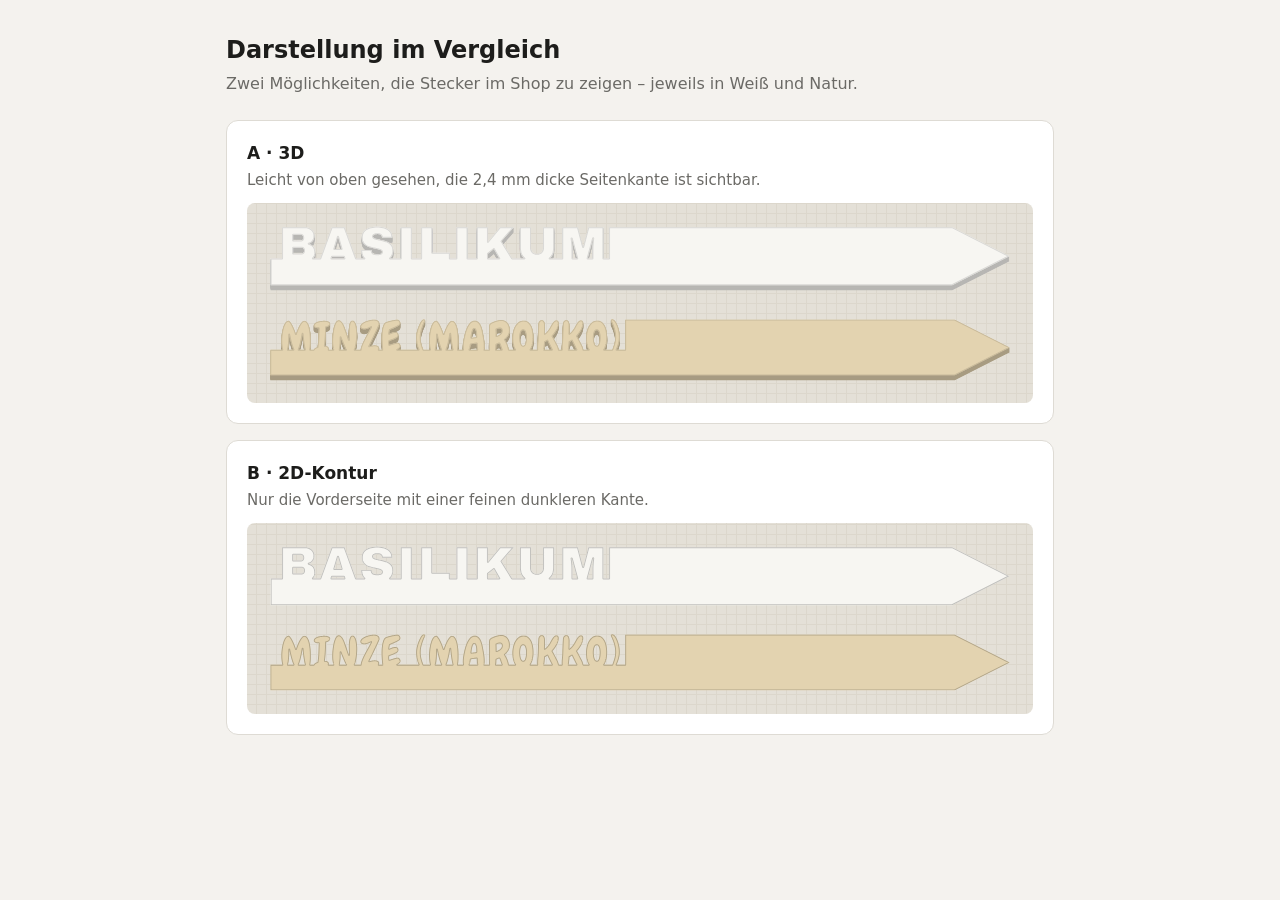
==== commit 3dabce71: "Pflanzenstecker: Gurke zentriert und neu geformt Co-Authored-By: Claude Opus 5.5 <noreply@anthropic." ====
--- a/pflanzenstecker/darstellung.html
+++ b/pflanzenstecker/darstellung.html
@@ -41,7 +41,7 @@
   </main>
 
   <script type="module">
-const WASM_BASE64 = "AGFzbQEAAAABmAInYAAAYAABf2AAAn9/YAF/AGABfwF/YAF/An9/YAF/AX5gAX8BfWABfwF8YAF/AW9gAn9/AGACf38Bf2ACf38Bb2ADf39/AGADf39/AX9gBH9/f38AYAR/f39/AX9gBH9/f38Df39/YAV/f39/fwBgBX9/f39/AX9gBn9/f39/fwBgBn9/f39/fwF/YAd/f39/f39/AGAIf39/f39/f38AYAl/f39/f39/f38Bf2AJf39/f39/fn5+AGAGf39/f39+AX9gBX9/f399AGAEf39/fgBgA39/fQBgA39+fgBgBX9+fn5+AGAFf31/f38AYAN/fX0AYAV/fX19fQBgB399fX19fX0AYAJ/[base64]/[base64]/wKKAugD5AKMA8MD2QPYA7ADgAOMAskD6gPrA+wD6QPaAvoB0wKPAvYBsAKrA5ID4wOyA4EDmALLA8UDjQPEA9sDrAOUA68C3gLkA7sDugONArQDhAOZAs0D3QO/[base64]/[base64]/[base64]/wFxQQpGDRsgCEUNGyAALQAYDXNBDSELIAAoAhwiCCgCAEF/Rw15IAgoAgwhCiAIKAIIIQ4gAC8BJCEMIAgoAnwhESAIKAJ4IRIgCCgCBEEBRw0PIApBAkkNcSAOLwAAIg1FDXEgCkEFSQ1xIA1BCHQgDUEIdnJBAWpB//8DcSIUQQJJDXFBCCENIA4vAAIiD0EIdCAPQQh2ciETQQEhEANAIA1Bf2ogCksNciAOIA1qIhVBfWovAAAiD0EIdCAPQQh2ciEPAkAgE0H//wNxIAxLDQAgDCAPQf//A3FJDRILIA0gCksNciANQQNqIQ0gDyETIBBBAWoiEEH//wNxIBRJDQAMcgsLIAkgAkkNEUEBIQsMeAsgBCgCCCEIIARBADYCCAJAIAhBAXFFDQAgCEF/[base64]/yQAQhwMACyAKIA1BjP/JABCHAwALIApBAWogDUGM/8kAEIcDAAsgCkECaiANQYz/yQAQhwMACyAKQQNqIA1BjP/JABCHAwALIApBBGogDUGM/8kAEIcDAAsgBCAXIAwqAgCSIhc4AhAgCkEBaiANSQ0BIApBAWogDUGM/8kAEIcDAAsgCkEFaiANQYz/[base64]/JABCHAwALIAogDUGM/8kAEIcDAAsgCkEBaiANTw1sIApBAmogDU8NayAKQQNqIA1PDWogCkEEaiANTw1pIAxBBGoqAgAhGiAMQQxqKgIAIRsgBCAXIAwqAgCSIhcgDEEIaioCAJIiGCAMQRBqKgIAkiIZOAIQIApBBWogDUkNASAKQQVqIA1BjP/JABCHAwALIApBAWogDUGM/[base64]/AXFBCkYNACAIDRALQQdBCSAIGyELDG8LAkAgBC0AHEEBRg0AQQshCwxvC0EJIQsgBCgCCCIKQQRJDW4gCiAEKAIEIhBLDScgBCgCACINIApBAnRqIRNBACEOAkACQCAKQQF2IghBAUYNACAIQQFxIRUgCEH+////B3EhFCATQXxqIQxBACEOIA0hCANAIAwoAgAhDyAMIAgqAgA4AgAgCCAPNgIAIBMgDkH+////[base64]///8HcSEUIBNBfGohDEEAIQ4gDSEIA0AgDCgCACEPIAwgCCoCADgCACAIIA82AgAgEyAOQf7///8Dc0ECdGoiDygCACERIA8gCEEEaiISKgIAOAIAIBIgETYCACAMQXhqIQwgCEEIaiEIIBQgDkECaiIORw0ACyAVRQ0BCyANIA5BAnRqIggqAgAhFyAIIBMgDkF/[base64]/4H8B3FBCHggDEEYeEH/[base64]/8kAEIcDAAsgDCAKQf//A3FPDWEgCiAMTQ1hIA4gDGohCgwBCyAVQXxqIQoLIAVBGGogCEEQaiAKLQAAEJEBIAUoAhgiCEUNXyAFKAIcIQogBUHgAGpBAEGAA/wLACAFQQA2AvgDIAUgCjYC6AMgBSAINgLkAyAFQQA7AfwDIAVCMDcC8AMgBSAFQeAAajYC7AMDQCAFQRBqIAVB5ANqEPcBIAUvARBBAXFFDWAgBS8BEkH//wNxQRJHDQALIAVB5ANqEIIBRQ1fIAUoAvADIgogBS8B/AMiCEkNKSAIQQJHDV8gBSgC7AMiCCsDAPwCIgpBAEgNXyAIKwMI/AIiCEF/[base64]/[base64]/[base64]/[base64]/8kAEIcDAAtBCCELIAQoAggiCiAEKAIMRg1gAkAgCiAEKAIEIgxPDQAgASAJai8AACEMIAQgCkEBajYCCCAEKAIAIApBAnRqIAxBCHQgDEEIdnLBsjgCAAxeCyAKIAxBnP/JABCHAwALIAAoAhwiCkHgAGotAAAhDCAKQdwAaigCACENIAQgCEF/aiIINgIIIA0gDG4hDCAIIAQoAgQiDU8NTkEMIQsgBCgCACAIQQJ0aioCACIXQwAAAM9gRQ1fIBdDAAAAT11FDV9B6wBB6whBgIACIAwgDEEAR2siCEHsiAJJGyAIQdgJSRsiCEEASCAX/AAiDCAIaiIIIAxIcw1fIAhBAEgNXyAFQcAAaiAKQdAAaiAIEJEBIAUoAkAiCEUNXyAAIAggBSgCRCAHIAQQBCILQf8BcUH/AUcNXyAALQAmQQFHDVsgAC0AJ0EBcQ1bIAkgAk8NXkEGIQsMXwsCQAJAAkAgCsAiCkFgakH/AXFB1wFJDQAgCkF7SA0CIAkgAkkNAUEBIQsMYQsCQCAEKAIIIgggBCgCDEcNAEEIIQsMYQsCQCAIIAQoAgQiDE8NACAEIAhBAWo2AgggBCgCACAIQQJ0aiAKQf8BcUH1fmqyOAIAIAkhCAxeCyAIIAxBnP/[base64]//A3GzOAIADFsLQQdBCSAIGyELDF0LIAogDUGM/8kAEIcDAAsgCkEBaiANQYz/yQAQhwMACyAKQX9qIAtBjP/JABCHAwALIAogC0GM/8kAEIcDAAsgCkF/aiALQYz/yQAQhwMACyAKIAtBjP/JABCHAwALIAogDUGM/8kAEIcDAAsgCkEBaiANQYz/yQAQhwMACyAKQQJqIA1BjP/JABCHAwALIApBA2ogDUGM/8kAEIcDAAsgCkEEaiANQYz/yQAQhwMACyAKQQVqIA1BjP/JABCHAwALQQBBAEGM/8kAEIcDAAsgCiANQYz/yQAQhwMACyAKQQFqIA1BjP/JABCHAwALIApBAmogDUGM/8kAEIcDAAsgCkEDaiANQYz/yQAQhwMAC0EAQQBBjP/JABCHAwALIAogDUGM/8kAEIcDAAsgCkEBaiANQYz/yQAQhwMACyAKQQJqIA1BjP/JABCHAwALIApBA2ogDUGM/8kAEIcDAAtBgP/JAEETQbz/yQAQjwMACyAOIBBBrP/JABCHAwALIA8gEEGs/8kAEIcDAAtBgP/JAEETQbz/yQAQjwMACyAOIBBBrP/JABCHAwALIA8gEEGs/8kAEIcDAAsgCiAMQZz/yQAQhwMAC0EAQQBBjP/JABCHAwALQQBBAEGM/8kAEIcDAAtBACAIIApBzP/JABCCAgALQQBBAEGM/8kAEIcDAAtBAUEBQYz/yQAQhwMAC0ECQQJBjP/JABCHAwALQQNBA0GM/8kAEIcDAAtBBEEEQYz/yQAQhwMAC0EFQQVBjP/JABCHAwALQQZBBkGM/8kAEIcDAAtBAEEAQYz/yQAQhwMAC0EBQQFBjP/JABCHAwALQQJBAkGM/8kAEIcDAAtBA0EDQYz/yQAQhwMAC0EEQQRBjP/JABCHAwALQQVBBUGM/8kAEIcDAAtBBkEGQYz/yQAQhwMAC0EHQQdBjP/JABCHAwALQQhBCEGM/8kAEIcDAAtBCUEJQYz/yQAQhwMAC0EKQQpBjP/JABCHAwALQQtBC0GM/8kAEIcDAAtBAEEAQYz/yQAQhwMAC0EBQQFBjP/JABCHAwALQQJBAkGM/8kAEIcDAAtBA0EDQYz/yQAQhwMAC0EEQQRBjP/JABCHAwALQQVBBUGM/8kAEIcDAAtBBkEGQYz/yQAQhwMAC0EHQQdBjP/JABCHAwALQQhBCEGM/8kAEIcDAAtBAEEAQYz/yQAQhwMAC0EBQQFBjP/JABCHAwALQQJBAkGM/8kAEIcDAAtBA0EDQYz/yQAQhwMAC0EEQQRBjP/JABCHAwALQQVBBUGM/8kAEIcDAAtBBkEGQYz/yQAQhwMAC0EHQQdBjP/JABCHAwALQQhBCEGM/8kAEIcDAAtBCUEJQYz/yQAQhwMAC0EKQQpBjP/JABCHAwALIAAgBBCOAzgCBCAAQQE2AgAMCAtBAEEAQYz/yQAQhwMAC0EAQQBBjP/JABCHAwALIAggCkGM/8kAEIcDAAtBAEEAQYz/yQAQhwMACyAIIA1BrP/JABCHAwALIAwgDUGc/8kAEIcDAAsgDCANQZz/[base64]/wFxQQpHDQBBByELDA4LIAVBKGogACgCHEHkAGogCkH//wNxEJEBIAUoAigiCkUNDSAAIAogBSgCLCAHIAQQBCILQf8BcUH/AUcNDSAEIBc4AhQgBCAWOAIQIAVBIGogACgCHEHkAGogCEH//wNxEJEBQQ4hCyAFKAIgIghFDQ0gACAIIAUoAiQgByAEEAQiC0H/AXFB/wFHDQ0LAkAgBC0AHQ0AIARBAToAHSAEKAIYIgQoAgAgBEEEaigCACgCHBEDAAsCQCAJIAJPDQBBBiELDA0LIABBAToAJgwLCyAKQQRqIA1BjP/JABCHAwALIApBA2ogDUGM/8kAEIcDAAsgCkECaiANQYz/yQAQhwMACyAKQQFqIA1BjP/JABCHAwALIAVBADoAXAsgBiAFKAJcNgIQIAYgBSkCVDcCCCAGIAUpAkw3AgAgAC0AGEUNBiAEKAIIIQgLIAQgCEF/[base64]/AXFB/wFHDQYgAC0AJkEBRw0CIAAtACdBAXENAiAJIAJPDQVBBiELDAYLIAggDEGs/8kAEIcDAAsgBEEANgIIIAkhCAwBCyAJIQgLIAQtAB5BAUcNACAAKAIARQ0ACwtB/wEhCwsgBUGABGokACALC9CDAQIRfw59IwBBEGsiBSQAAkACQCACDQBB/[base64]/[base64]/[base64]/[base64]/AXFBCkYNACAJDQkLQQdBCSAJGyEGDFMLAkAgBC0AHEEBRg0AQQshBgxTC0EJIQYgBCgCCCILQQRJDVIgCyAEKAIEIhBLDRYgBCgCACIOIAtBAnRqIRNBACENAkACQCALQQF2IglBAUYNACAJQQFxIRQgCUH+////B3EhFSATQXxqIQxBACENIA4hCQNAIAwoAgAhDyAMIAkqAgA4AgAgCSAPNgIAIBMgDUH+////[base64]/v///wdxIRUgE0F8aiEMQQAhDSAOIQkDQCAMKAIAIQ8gDCAJKgIAOAIAIAkgDzYCACATIA1B/v///wNzQQJ0aiIPKAIAIREgDyAJQQRqIhIqAgA4AgAgEiARNgIAIAxBeGohDCAJQQhqIQkgFSANQQJqIg1HDQALIBRFDQELIA4gDUECdGoiCSoCACEWIAkgEyANQX9zQQJ0aiIMKAIANgIAIAwgFjgCAAsgBCoCFCEWIAQqAhAhGSAEKAIYIQkDQCALQQRJDVIgC0F/[base64]/AdxQQh4IAxBGHhB/[base64]/[base64]//8DSw1NIAAgCRB+IgZB/[base64]/AUYNSAxKCwJAAkACQCALwCILQWBqQf8BcUHXAUkNACALQXtIDQIgCiACSQ0BQQEhBgxMCwJAIAQoAggiCSAEKAIMRw0AQQghBgxMCwJAIAkgBCgCBCIMTw0AIAQoAgAgCUECdGogC0H/AXFB9X5qsjgCACAJQQFqIQYgCiEJDEkLIAkgDEH4gcoAEIcDAAtBCCEGIAQoAggiDCAEKAIMRg1KIAwgBCgCBCIOTw0/IAlBAmohCSAEKAIAIAxBAnRqQQAgC2tBCHQgASAKai0AAGtBlHVqwbI4AgAgDEEBaiEGDEcLAkAgCiACSQ0AQQEhBgxKC0EIIQYgBCgCCCIMIAQoAgxGDUkgDCAEKAIEIg5PDT8gCUECaiEJIAQoAgAgDEECdGogC0EIdCABIApqLQAAckHsEmpB//[base64]//A0sNCAJAIAkgAC0AiAIiDEEBaiAPbCILTw0AQQkhBgwJCwJAIA8NACAKIQkMBwsgCSALayERA0AgD0F/aiEPAkAgDEUNACARIA9B//8DcWohDkEAIQkCQAJAA0AgBCAEKAIIQX9qIgs2AgggCyAEKAIEIgZPDQEgBCgCACINIAtBAnRqKgIAIRdDAAAAACEWAkAgDCAJQX9zakH/AXEiCyAALQCIAk8NACALQcAATw0DIAcgC0ECdGoqAgAhFgsCQCAOIAZPDQAgDSAOQQJ0aiILIBcgFpQgCyoCAJI4AgAgDCAJQQFqIglGDQQMAQsLIA4gBkHIgsoAEIcDAAsgCyAGQYiCygAQhwMACyALQcAAQbiCygAQhwMACyAPQf//[base64]/[base64]/////AXEiAkEBaiIHQQdxIQgCQAJAIAJBB08NACADQbASaiECQQAhBwwBCyAHQfj///[base64]/yJqNgK0EiADIANB/[base64]/[base64]/[base64]/////AXEiAUEBaiIHQQdxIQ0CQAJAIAFBB08NACADQbASaiEBQQAhBwwBCyAHQfj///[base64]/AoAAAsgCUEIaiIJIBJHDQAMBQsLQQAgDUGAAkHEgMUAEIICAAtBACAFIAdB8P/EABCCAgALIAMgA0H/[base64]/[base64]/[base64]/yJqECcaDAELIAcgDSAIIAEgFiADQf8iahAUGgsgAygCLCIXRQ0AIAMoApgBIQIgA0F/NgKYAQJAAkAgAkF/[base64]/PksNAgtBAUEhIBdna0EBdnQiAkEEIAJBBEsbIgdBAXQhASADKAJsIQIgA0F/NgJsAkACQAJAIAJBf0YNACADIAMoAnA2ArQSIANCgICAgPD/////ADcCuBIgAyACNgKwEgJAIAEgAk0NACADQbASakEAIAFBBEEYELoCCyADIAMpArgSNwPAIiADIAMpArASNwO4IgwBCxDmAyAHQTBsIgdBBBDTAyICRQ0BIANCgICAgPD/////[base64]////8HIQJBACEVDAELQQAhCEH/////[base64]////[base64]/[base64]/aiIBDQALCyACQgA3AB0gAkIANwIYIAJCADcCECACQgA3AgggAkIANwIAIA1BA3EhDkEAIQdBACANQfz///[base64]/NgLQIgwGCyADKAK4EiIIIQ8CQCANIAFrIgwgASAIa00NACADQbASaiAIIAxBBEEoELoCIAwgAygCsBIgAygCuBIiD2tNDQAgA0GwEmogDyAMQQRBKBC6AiADKAK4EiEPCyADKAK0EiAPQShsaiECAkAgDEECSQ0AIA0gAUF/[base64]/[base64]/[base64]/AXEiCEEBRg0AIAIoAiAhBiACKAIcIQUgCEUNAiACKAIIIgJBf0YNAgNAIAEgAkEobGpBFGooAgAiCCAHSg0CIANBuCJqIAIQsQEgAygCvCIiASANaigCCCICQX9HDQAMAwsLIAIoAgQiAkF/[base64]/[base64]/[base64]/aiICNgIAIAFBBGohASAHQQFqIQcgCiACSQ0ACwsgAyAHNgLMIiAHRQ0BIAMoArwiIQELIAMgB0F/[base64]/[base64]/[base64]/[base64]/[base64]/[base64]/aiIBDQALCwJAIAgoAgAiAkUNACAIKAIEIAJBDGxBBBDIAwsgDUEBaiINIAxHDQALCwJAIBBFDQAgDyAQQQxsQQQQyAMLAkAgAygCmAEiAkF/[base64]/Rg0AIAJFDQAgAygCcCACQRhsQQQQyAMLAkAgAygCfCICQX9GDQACQCACRQ0AIAMoAoABIAJBKGxBBBDIAwsgAygCiAEiAkUNACADKAKMASACQQJ0QQQQyAMLAkAgAygCPCICRQ0AIAMoAkAgAkEcbEEEEMgDCwJAIAMoAlAiAUUNACADKAJMIQIDQAJAIAIoAgAiB0F/[base64]/[base64]/[base64]////[base64]////[base64]////[base64]////8HIQxBACEHDAELQQAhD0H/////[base64]/////[base64]/[base64]/[base64]/AFqQgA3AgAgB0GEAmpCADcCACAHQYwCakIANwIAIAdBlAJqQgA3AgAgB0GcAmpBADoAACAHQaACaiEHIAtBeGoiCw0ACyAMRQ0BCwNAIAdBADoAICAHQgA3AhggB0IANwIQIAdCADcCCCAHQgA3AgAgB0EkaiEHIAxBf2oiDA0ACwsgCCAOakF/[base64]/NgIgIAFBAnQhB0EAIQwgAUH/////A0sNBCAHQfz///[base64]/Rg0BIAwgB0EkbGpBFGooAgAgC0oNAwwACwsgBSgCHCIPDQogBSgCFCIOIAUoAgggIGtNDQIgBUEIaiAgIA5BBEEkELoCIAUoAhAhFwwICwJAIAcoAgQiB0F/[base64]/[base64]/AFqQgA3AgAgB0GEAmpCADcCACAHQYwCakIANwIAIAdBlAJqQgA3AgAgB0GcAmpBADoAACAHQaACaiEHIA9BeGoiDw0ACyAMRQ0BCwNAIAdBADoAICAHQgA3AhggB0IANwIQIAdCADcCCCAHQgA3AgAgB0EkaiEHIAxBf2oiDA0ACwsgDiAXakF/[base64]/[base64]/[base64]/[base64]/NwIAIAcgGzYCHCAHIB42AhggByAiNgIUIAcgCjYCECAHIAg2AgwgBSAMNgIgCyAdQQFqIh0gBkcNAAsgISgCACELIAYhHQwBC0G83skAEM4DAAtB/////wchCAJAAkAgBSgCICIHQX9GDQAgITQCDCEjICE0AgghJCAhKAIEIQoCQANAIAUoAgwiDCAHQSRsakEUaigCACIPIAtKDQEgBUEIaiAHELABIAUoAiAiB0F/[base64]/[base64]/[base64]/[base64]/[base64]/aiIGDQALCwJAIAUoAsgBIgJFDQAgFyACQQxsQQQQyAMLEOYDAkBBwABBCBDTAyIYRQ0AIBggLTkDOCAYIC05AyggGCAvOQMYIBggLzkDCCAYIDFEAAAAAAAA8L+gIjM5AzAgGCAyRAAAAAAAAPA/[base64]/////wBLDQIgAUH4////B0sNAiAGKAIEISMCQAJAIAENAEEIISRBACEXDAELEOYDQQghFyABQQgQ0wMiJEUNAyAZIRcLAkAgGUUNACABRQ0AICQgIyAB/[base64]/aiIUDQALCwJAIAUoAuABIgJFDQAgJSACQQxsQQQQyAMLIAUoAswBIQkCQCAFKALQASIBRQ0AIAkhAgNAAkAgAigCACIGRQ0AIAJBBGooAgAgBkEEdEEIEMgDCyACQQxqIQIgAUF/aiIBDQALCwJAIAUoAsgBIgJFDQAgCSACQQxsQQQQyAMLIAUoAtgBIQkCQCAFKALcASIBRQ0AIAkhAgNAAkAgAigCACIGRQ0AIAJBBGooAgAgBkEEdEEIEMgDCyACQQxqIQIgAUF/[base64]/[base64]/oiIxICogKiAqYhsiMiAyIDEgMSAxYhsiMSAyIDFjG6AhMSArIDQgNaBEAAAAAAAA4D+iIjSgITIgNCAroSE0QQEhAQNAIAIiFiAxOQM4IBYgNDkDMCAWIDE5AyggFiAyOQMgIBYgMjkDECAWIDQ5AwAgFiAzRJqZmZmZmbm/[base64]/////wBLDQggAkH4////B0sNCCAGKAIEIR4CQAJAIAINAEEIIRxBACEXDAELEOYDQQghFyACQQgQ0wMiHEUNCSAZIRcLAkAgGUUNACACRQ0AIBwgHiAC/[base64]/[base64]/[base64]/[base64]/[base64]/aiIBDQALCwJAIAUoAngiAkUNACAZIAJBDGxBBBDIAwsgGEHAAEEIEMgDAkACQAJAIBwgBSgCNCAFKAI8IgJrTQ0AIAVBNGogAiAcQQRBDBC6AiAFKAI8IQIMAQsgHEUNAQsgHEEMbCIBRQ0AIAUoAjggAkEMbGogFiAB/[base64]/[base64]/[base64]/aiIGDQALCyAZIAk2AggLIBlBDGoiGSAQRw0ACyAHQQFHDQBBACEDIAVBADYCaCAFQQA2AmAgBSATNgJYIAUgE0EMajYCXCAFQcgBaiAFQdgAahBLIAUoAswBIgggBSgC0AFBDGxqIQZEAAAAAAAA8H8hMUQAAAAAAADw/yEyRAAAAAAAAPD/[base64]/[base64]/aiIGDQALCyAFKAI0IgJFDQAgCSACQQxsQQQQyAMLAkAgBSgCHCICRQ0AIAUoAiAgAkEBEMgDCyAFQfABaiQAC9lEAhl/[base64]/////AXEiB0EBaiINQQdxIQwCQCAHQQdPDQAgBEGUEGohB0EAIQ0MBgsgDUH4////[base64]/[base64]////8BcSIJQQFqIghBB3EhDQJAAkAgCUEHTw0AIARBlBBqIQlBACEIDAELIAhB+P///[base64]/[base64]/////wFxIgdBAWoiCEEHcSEMAkACQCAHQQdPDQAgBEGUEGohB0EAIQgMAQsgCEH4////[base64]/[base64]/[base64]/[base64]/[base64]///[base64]/[base64]/[base64]/Rg0AIAcgBSAGIAIgG0EBcSAJKAIEIAkoAgggDCAXEHshGAwBCyAJKAIEIhggBkcNACAJKAIIIRgLQQEhAgJAIAYgGEcNACAGIQkgBiETDAILQQEhAiAGIRMgBiEJA0ACQAJAIBUgC0EMbGoiCigCAEF/[base64]////[base64]/[base64]////[base64]/[base64]/v///[base64]/[base64]/[base64]/wE6AKcOIAlBADYCjA4gCUEBNgL0DSAJQf8BOgDvDSAJQQA2AtQNIAlBATYCvA0gCUH/AToAtw0gCUEANgKcDSAJQQE2AoQNIAlB/wE6AP8MIAlBADYC5AwgCUEBNgLMDCAJQf8BOgDHDCAJQQA2AqwMIAlBATYClAwgCUH/AToAjwwgCUEANgL0CyAJQQE2AtwLIAlB/wE6ANcLIAlBADYCvAsgCUEBNgKkCyAJQf8BOgCfCyAJQQA2AoQLIAlBATYC7AogCUH/AToA5wogCUEANgLMCiAJQQE2ArQKIAlB/wE6AK8KIAlBADYClAogCUEBNgL8CSAJQf8BOgD3CSAJQQA2AtwJIAlBATYCxAkgCUH/AToAvwkgCUEANgKkCSAJQQE2AowJIAlB/wE6AIcJIAlBADYC7AggCUEBNgLUCCAJQf8BOgDPCCAJQQA2ArQIIAlBATYCnAggCUH/AToAlwggCUEANgL8ByAJQQE2AuQHIAlB/wE6AN8HIAlBADYCxAcgCUEBNgKsByAJQf8BOgCnByAJQQA2AowHIAlBATYC9AYgCUH/AToA7wYgCUEANgLUBiAJQQE2ArwGIAlB/wE6ALcGIAlBADYCnAYgCUEBNgKEBiAJQf8BOgD/BSAJQQA2AuQFIAlBATYCzAUgCUH/AToAxwUgCUEANgKsBSAJQQE2ApQFIAlB/wE6AI8FIAlBADYC9AQgCUEBNgLcBCAJQf8BOgDXBCAJQQA2ArwEIAlBATYCpAQgCUH/AToAnwQgCUEANgKEBCAJQQE2AuwDIAlB/wE6AOcDIAlBADYCzAMgCUEBNgK0AyAJQf8BOgCvAyAJQQA2ApQDIAlBATYC/AIgCUH/AToA9wIgCUEANgLcAiAJQQE2AsQCIAlB/wE6AL8CIAlBADYCpAIgCUEBNgKMAiAJQf8BOgCHAiAJQQA2AuwBIAlBATYC1AEgCUH/AToAzwEgCUEANgK0ASAJQQE2ApwBIAlB/wE6AJcBIAlBADYCfCAJQQE2AmQgCUH/AToAXyAJQQA2AkQCQCALQQh0IAtBCHZywSILQQBKDQAgC0F/[base64]//[base64]/W3EgIkMAAAAAW3EgIUMAAAAAW3E6ALQQAkAgBEH//wNGDQAgBEEBakH//wNxIgsgAk8NAAJAAkAgDUUNACAEIBJB//8DcSIUTw0CIARBAnQiFUEEaiAMSw0CIAsgFE8NAiALQQJ0IgtBBGogDEsNAiAOIBVqKAAAIhRB/4H8B3FBCHggFEEYeEH/gfwHcXIhFCAOIAtqKAAAIgtB/4H8B3FBCHggC0EYeEH/gfwHcXIhCwwBCyAEIBNB//8DcSIUTw0BIARBAXQiFUECaiAMSw0BIAsgFE8NASALQQF0IgtBAmogDEsNASAOIAtqLwAAIgtBCHQgC0EIdnJB//8DcUEBdCELIA4gFWovAAAiFEEIdCAUQQh2ckH//[base64]/v8DcSIESQ0AIARB/v8HakH+/wdxIgAgBE8NAEEBIRJCACEWAkACQCADIABqLwAAIgBBCHQgAEEIdnIiDUH//wNxIgwNACAMIRQgDCETQQEhDkEBIQ9BASEDDAELIAxB//8DRg0BIARBAmoiACAHSw0BIAkgACADIARqLwAAIgRBCHQgBEEIdnJB//[base64]//wODhEKAgICAEIQhFiADIBJqIRIgAyAAaiEOCyAJIBY3AswOIAkgAzYCyA4gCSANOwGEDyAJQQA7AYAPIAlBADYC/[base64]/A42ApQQIAkgCSkC9A43AowQIAkgCSkC5A43AvwPIAkgCSkC1A43AuwPIAkgBjoAvRAgCSACOgC8ECAJIAE2ArgQAkACQCAJLwHEDiIKQSFPDQAgAUEQdbIhIiABwbIhIQJAIApFDQAgCkE4bCELQQAhBANAAkACQAJAAkACQAJAIAlBxABqIARqIgpBG2otAABB/wFGDQAgCkEQaiEHIApBHGoiAy8BACIADQEgCUEwaiAHEJ4CIAkvATBBAXFFDQMgAyAJLwEyIgA7AQAgAEH//wNxDQIMAwsgCUEQaiAKQS5qIApBIGoiBygCACAKQSRqIgMoAgAgCkEoaiIAKgIAEP8BIAkoAhBBAUcNBCAJKgIUISMgCUEIaiAKQTJqIAcoAgAgAygCACAAKgIAEP8BIAkoAghBAUcNBCAhICOSISEgIiAJKgIMkiEiDAQLIAMgAEF/ajsBACAJIAcpAgg3A8gQIAkgBykCADcDwBAgCUE4aiAKIAlBwBBqIAlB4A9qIAlBoA9qIAlBuBBqEDQgCSoCPCEkIAkqAjghIwwCCyADIABBf2o7AQALIAlBKGogCkEuaiAKQSBqIgMoAgAgCkEkaiIAKAIAIApBKGoiBSoCABD/[base64]/[base64]/[base64]/[base64]/[base64]/[base64]/[base64]/[base64]/[base64]/[base64]/[base64]/h0IBiCAchVMiGxsgCiAZaiIKQQxsaiIJIBMoAhQ2AgggCSATKQIMNwIAIBNBHGooAgAiESATQSBqKAIAQQxsaiENIAsoAgAhGSAaKAIAIQlBACEQRAAAAAAAAPB/[base64]/IR4CQANAAkACQCASRQ0AIBIgEUcNAQsDQCAJIA9GDQMgCUEIaiERIAlBDGoiDSEJIBEoAgAiEUUNAAsgDUF4aigCACISIBFBBHRqIREgDSEJCyASKwMIIh8gHiAeIB5iGyIeIB4gHyAfIB9iGyIfIB4gH2MbIR4gEkEQaiESDAALCyACIA5BXGogHb0iHEI/[base64]/[base64]/h0IBiCAchSAevSIcQj+HQgGIIByFUyIJGyAKQQxsaiIRIBMoAgg2AgggESATKQIANwIAIAogCWohCiATQQxqIhMgGkkNAAsLAkAgFyABRg0AIA5BdGoiDiAKQQxsaiIJIBMoAgg2AgggCSATKQIANwIAIBNBDGohEyABIRcMAQsLAkAgCkEMbCITRQ0AIAAgAiAT/AoAAAsgASAKayEQAkAgASAKRg0AIAAgE2ohDkEAIQ8CQCABIApBAWpGDQAgEEEBcSELIBBBfnEhEiAIIBVqIRFBACEPIA4hCQNAIAkgESgCCDYCCCAJIBEpAgA3AgAgCUEMaiAWIA9B/v///[base64]/[base64]/IR4CQANAAkACQCASRQ0AIBIgEUcNAQsDQCAJIA9GDQMgCUEIaiERIAlBDGoiDSEJIBEoAgAiEUUNAAsgDUF4aigCACISIBFBBHRqIREgDSEJCyASKwMIIh8gHiAeIB5iGyIeIB4gHyAfIB9iGyIfIB4gH2MbIR4gEkEQaiESDAALCyACIA5BdGogHb0iHEI/h0IBiCAchSAevSIcQj+HQgGIIByFWSIZGyALQQxsaiIJIBMoAgg2AgggCSATKQIANwIAIAooAgAiESAaKAIAQQxsaiENIBNBFGooAgAhGyATQRBqKAIAIQlBACEQRAAAAAAAAPB/[base64]/IR4CQANAAkACQCASRQ0AIBIgEUcNAQsDQCAJIA9GDQMgCUEIaiERIAlBDGoiDSEJIBEoAgAiEUUNAAsgDUF4aigCACISIBFBBHRqIREgDSEJCyASKwMIIh8gHiAeIB5iGyIeIB4gHyAfIB9iGyIfIB4gH2MbIR4gEkEQaiESDAALCyACIA5BaGogHb0iHEI/[base64]/[base64]/[base64]/[base64]////[base64]/[base64]//[base64]//A0YNACAUQQh0IBRBCHZyIgZBAWpB//8DcSIUIBNPDQACQAJAIBJFDQAgBkH//wNxIgYgDkH//wNxIhVPDQIgBkECdCIGQQRqIA1LDQIgFCAVTw0CIBRBAnQiFEEEaiANSw0CIBEgBmooAAAiBkH/gfwHcUEIeCAGQRh4Qf+B/AdxciEGIBEgFGooAAAiFEH/gfwHcUEIeCAUQRh4Qf+B/AdxciEUDAELIAZB//8DcSIGIA9B//8DcSIVTw0BIAZBAXQiBkECaiANSw0BIBQgFU8NASAUQQF0IhRBAmogDUsNASARIBRqLwAAIhRBCHQgFEEIdnJB//8DcUEBdCEUIBEgBmovAAAiBkEIdCAGQQh2ckH//[base64]/wNxIgZJDQAgBkH+/wdqQf7/B3EiAyAGTw0AIAQgA2ovAAAiA0EIdCADQQh2ciICQf//A3EiA0UNASADQf//A0YNACAGQQJqIgMgBUsNACAIIAMgBCAGai8AACIJQQh0IAlBCHZyQf//A3FqIgk2AmwgCEEMaiAIQeQAaiACQQFqIgMQmwIgCCgCDEEBRw0AIAgoAmwiAiAJSQ0AIAIgBUsNACACIAgoAhAiDWoiFCACSQ0AIBQgBUsNACAUIAgoAhQiEmoiFSAUSQ0AIBUgBUsNACADQf//A3FFDQEgAiAJayEPIAQgCWohCyAEIBRqIRAgBCACaiEMIAQvAAAiBUEIdCAFQQh2cq1CMIYgAa1C//8Dg4RCgICAgBCEIRhBACEUQQAhAUEAIQVBACECQQAhE0EAIRdBACEVA0ACQAJAIBhC////////P1YNAAJAAkAgCkH//wNxIg4gGEIgiCIZpyIJQf//A3FNDQAgBCAJQQF0ai8AACIWQQh0IBZBCHZyIRYCQCAJQX9qIglB//8DcSAOTw0AIAlBAXRB/v8HcSIJIAZPDQBBACAWQf//A3EiFiAEIAlqLwAAIglBCHQgCUEIdnJB//8DcWsiCSAJIBZLGyEWCyAWIBZB//8DcUEAR2utQjCGIRoMAQsgGCEaIBghGyAZQv//A1ENAgsgGkL/////j4BAgyAYQoCAgIAQfEKAgICA8P8/g4QhGwwBCyAYQoCAgICAgEB8IRsLAkACQAJAAkACQAJAIAJB/wFxDQBBACEFIBMgD0kNAUEAIQIMAwsgAkF/[base64]/[base64]/[base64]/[base64]/lJIhHiAHKgIcIhwgByoCECAck0MAAAA/[base64]//8DcUUNAgwACwsgAEECOwEADAELIAcqAkwhHSAHKgJIIR8CQAJAAkACQAJAAkAgByoCRCIcQ///f39cDQAgH0P//39/Ww0BCyAHKgJQIR4MAQsgByoCUCEeIB1D//9//1wNACAeQ///f/9bDQELQQAhBCAcQwAAAM9gRQ0BIBxDAAAAT11FDQEgHPwAIgZBgIB+akGAgHxJDQEgH0MAAADPYEUNASAfQwAAAE9dRQ0BIB/8ACIFQYCAfmpBgIB8SQ0BIB1DAAAAz2BFDQEgHUMAAABPXUUNASAd/[base64]/AsAIAQgJD4CpAEgBCAkQiCIIiM+AqgBIARBAUECICNQGzYCxAIgBEGkAWpBCGpBAEGYAfwLACAEICU+AsgCIAQgJUIgiCIjPgLMAiAEQQFBAiAjUBs2AugDIARByAJqQQhqQQBBmAH8CwAgBEHwA2pBAEGcAfwLACAEQQE2AuwDIARBATYCjAUgAawgJkJ/fHl9QsKawegEfkKAoc2gtAJ8QiCIpyIGwSEHAkACQCABQQBIDQAgBCABEKkBGiAEQaQBaiABEKkBGiAEQcgCaiABEKkBGgwBCyAEQewDakEAIAFrwRCpARoLAkACQCAHQX9KDQAgBEEAIAdrQf//A3EiARBiGiAEQaQBaiABEGIaIARByAJqIAEQYhoMAQsgBEHsA2ogBkH//wFxEGIaCyAEQfwIaiAEQaQB/[base64]/KABCCAgALIAZB/P///[base64]///[base64]////[base64]/[base64]/c2oiDyAKQQFxaiIQNgIAIAFBBGoiCiAKKAIAIhEgBkEEaigCAEF/[base64]/P///[base64]////[base64]////[base64]/Rg0BIAZBAWohBiACIAFqIQ8gAUF/[base64]/KABCHAwALQQAgAUEoQeSfygAQggIAC0EoQShB5J/KABCHAwALQShBKEHkn8oAEIcDAAtBKEEoQeSfygAQhwMAC0HHn8oAQRpB5J/KABC2AwALQQAgF0EoQeSfygAQggIAC0HHn8oAQRpB5J/KABC2AwALQQAgHkEoQeSfygAQggIAC0HHn8oAQRpB5J/KABC2AwALQQAgF0EoQeSfygAQggIAC0HHn8oAQRpB5J/KABC2AwALQQAgAUEoQeSfygAQggIAC0EAIB5BKEHkn8oAEIICAAtBKEEoQeSfygAQhwMAC0EAIAFBKEHkn8oAEIICAAsgAyADQfSoywAQhwMAC0EoQShB5J/KABCHAwALQShBKEHkn8oAEIcDAAtBKEEoQeSfygAQhwMAC0EAIAFBKEHkn8oAEIICAAsgGyADQYSpywAQhwMACyAAIAc7AQggACAbNgIEIAAgAjYCACAEQaAKaiQAC8owA2x/B34BfSMAQaAIayICJAACQAJAAkACQCABKAIEQTZJDQAgASgCACIDLwASIgRBCHQgBEEIdnIiBEFwakH//wNxQfD/AEsNACADLwAqIQUgAy8AKCEGIAMvACYhByADLwAkIQhBACEJAkACQCADLwAyIgNBCHQgA0EIdnJB//8DcQ4CAQACC0EBIQkLAkACQAJAIAEoAgxBJEkNACABKAIUIgpBBEkNASABKAIIIgMvAAQhCyADLwAGIQwgAy8ACCENIAMvACIhDgJAIAEoAhAiDygAACIDQf+B/AdxQQh4IANBGHhB/4H8B3FyIgNBgIAERg0AIANBgKABRw0CCyAKQQZJDQEgDy8ABCIKRQ0BIA5BCHQgDkEIdnIhECAKQQh0IApBCHZyIQNBACERIAEoAnAiDw0CDAQLIABBfzYCACAAQQQ6AAQMBQsgAEF/NgIAIABBBToABAwECyAORQ0BIBBB//8DcSIOQQJ0IhIgASgCdCITSw0BAkAgA0H//wNxIA5PDQBBASEUQQAhFSAQIRYMAwtBACADIBBrQf//A3FBAXQiDiAOIBJqIBNLIg4bIRVBASAPIBJqIA4bIRQgAyEWDAILIABBfzYCACAAQQM6AAQMAgtBACEPCwJAAkAgASgCuAEiDkUgASgCvAFBJElyIhcNACABKALAASIYRQ0AIA4vACIiE0UNACATQQh0IBNBCHZyIhlB//8DcSITQQJ0IhogASgCxAEiG0sNAAJAAkAgA0H//wNxIBNPDQBBASEcQQAhHQwBC0EAIAMgGWtB//8DcUEBdCITIBMgGmogG0siExshHUEBIBggGmogExshHCADIRkLIBghEQwBCwsCQAJAIAEoAoABIhMNAEECIR4MAQtBAiEeAkAgASgChAEiGEECQQEgCRt2IhtB//8DSw0AIANB//8DcUEBaiIfIBtB//[base64]//8DcUEBSw0AIBtBBkkNACATLwAEIixFDQAgG0EISQ0AIBtBDEkNACAsQQh0ICxBCHZyQf//A3FBAXQiLEEMaiAbSw0AIBMoAAgiLUH/gfwHcUEIeCAtQRh4Qf+B/AdxciItIBtLDQAgLSATLwAGIi5BCHQgLkEIdnJB//[base64]//8DcUEDdCIxQQRyIDBLDQAgE0EEaiEyIBMhLwwBCwsCQAJAIAEoAngiEw0AQQIhMwwBC0ECITMCQCABKAJ8IhtBAkkNAAJAAkAgEy8AAA0AQQQhLCAbQQRJDQIgEy8AAiItQQh0IC1BCHZyQf//A3EhNEEAITNBfCEtDAELQQghLCAbQQhJDQEgEygABCItQf+B/AdxQQh4IC1BGHhB/4H8B3FyITRBASEzQXghLQsgEyAsaiE1IC0gG2ohNgwBCwtBACE3AkACQCABKAKIASITRQ0AIAEoAowBIhtBAkkNACAbQQRJDQBBBiEsIBtBBkkNACATLwACIS0gEy8ABCE4QQAhOQJAAkAgEy8AACIuQQh0IC5BCHZyQf//A3EOAgEAAwsgG0EISQ0BIBMvAAYiLEEIdCAsQQh2ciIsQf//A3FB//8ASw0BICxBAnRB/P8DcUEIaiEsC0EAITkgLCAtQQh0IC1BCHZyQf//A3FBDGwiOmoiLSAbSw0BQQAhOSAbIDhBCHQgOEEIdnJB//8DcSIuSQ0BIBMgLGohOSATIC0gLiAtIC5LGyIsaiE7IBsgLGshPAwBC0EAITkLAkACQCABKAKQASITDQAMAQsCQCABKAKUASI9QQJPDQAMAQsCQCATLwAAIhtBCHQgG0EIdnIiPkH//wNxIhtBBU0NAAwBC0EAIBMgPSAbQQJ0KAKIhEpJGyE3C0ECIT8CQAJAIAEoApgBIhNFDQAgASgCnAEiLUEgSQ0AAkACQCATKAAAIixB/4H8B3FBCHggLEEYeEH/gfwHcXIiG0H/nwlKDQAgG0GAgARGDQEgG0GAgAhHDQIMAQsgG0GAoAlGDQAgG0GAgBBGDQAgG0GAgAxHDQELIBMvAAohGyATLwAIIS4gEygABCE4IBMoAAwhQEEBIUFBACFCQQEhQ0EAIUQCQCAsQYAERw0AIC1BIkkNASAtIBMvACAiLEEIdCAsQQh2ckH//wNxQQF0IkJBImoiLEkNASATICxqIUMgLSAsayFEIBNBImohQQsgG0EIdCAbQQh2ciFFIC5BCHQgLkEIdnIhRiA4Qf+B/AdxQQh4IDhBGHhB/4H8B3FyskMAAIA3lCF1IEBBAEchPwwBCwsCQAJAIAEoAqABIhsNAEEAIUcMAQtBACFHAkAgCkH//wNHDQBBACFIDAELIANBAWohSAJAIAEoAqQBIhNBAkkNACAbLwAAQYACRw0AIBNBCEkNACAbKAAEIgpFDQAgCkG/gPwHcUEIeCAKQRh4Qf+B/AdxckECdCJJQXdLDQAgSUEIaiATSw0AIBtBCGohSiAbIUcMAQsLQQIhSwJAAkAgASgCqAEiTA0ADAELAkAgASgCrAEiG0EESQ0AIBtBCEkNACBMKAAAIgpB/4H8B3FBCHggCkEYeEH/gfwHcXIiTUH9/3tqQX1JDQAgG0EMSQ0AIBtBDkkNACAbQRJJDQAgTC8ABiEsIEwoAAghCiBMLwAMIS4gTCgADiEtAkACQCBNQYGABE8NAEEAITgMAQsgG0EUSQ0BIEwvABIiOEEIdCA4QQh2ciFOQQEhOAsgCkH/gfwHcUEIeCAKQRh4Qf+B/AdxciIKIBtLDQAgCiAsQQh0ICxBCHZyQf//A3FBA3QiT2ogG0sNACAtQf+B/AdxQQh4IC1BGHhB/4H8B3FyIlAgG0sNACBQIC5BCHQgLkEIdnJB//8DcUEBdCJRaiAbSw0AIEwgCmohUiBMIFBqIVMgOCFLDAELC0EAISwCQAJAIAEoArABIgpFDQAgASgCtAEiLUEGSQ0AQQAhVCAKKAACIi5FDQFBACFUIC0gLkH/gfwHcUEIeCAuQRh4Qf+B/AdxciIuSQ0BIC5BAmoiOCAtSw0AIAogLmoiVC8AACJAQQh0IEBBCHZyQf//[base64]//wNxQQJ0IllBCGogDksNACAKLwAEIg5BCHQgDkEIdnIhWiAKQQhqIVgMAQsLAkACQCABKALQASIKRQ0AIAJBqAJqIAogASgC1AEQWQwBCyACQf7/AzsBqAILAkACQCABKALYASIKRQ0AIAJB7AJqIAogASgC3AEQjQEMAQsgAkEANgLsAgsCQAJAIAEoAuABIgpFDQAgAkGsA2ogCiABKALkARCNAQwBCyACQQA2AqwDCwJAAkAgASgC6AEiCkUNACACQewDaiAKIAEoAuwBENgBDAELIAJBfzYC7AMLQf//AyFbAkACQCABKALwASIKRQ0AIAEoAvQBIg5BAkkNACAKLwAADQAgDkEISQ0AIA4gCigABCIXQf+B/AdxQQh4IBdBGHhB/4H8B3FyIhdJDQAgDkEMSQ0AIA4gCigACCJcQf+B/AdxQQh4IFxBGHhB/4H8B3FyIlxJDQAgAkH4B2ogAyAKIBdqIA4gF2sQhQFB//8DIVsgAi8B+AciF0H//wNGDQAgAiACKQGICDcBngUgAiACKQGCCDcDmAUgAiACKQH6BzcDkAUgDiBcayFdIAogXGohXiAXIVsMAQsLQQAhFwJAAkAgASgC+AEiCg0AQQAhCgwBCwJAIAEoAvwBIg5BBEkNACAKKAAAQYACRw0AIA5BDEkNACAKLwAEIlxBCHQgXEEIdnJB//8DcUEMbCJfQQxqIA5LDQAgCkEMaiFgDAELQQAhCgsCQAJAIAEoAoACImENAAwBCyABKAKEAiJiQQhJDQAgYSgABCIXQf+B/AdxQQh4IBdBGHhB/4H8B3FyIVwgYUEIaiEXIGJBeGohYwtBACFhAkACQCABKAKIAiJkDQAMAQsgASgCjAIiZUEISQ0AIGQoAAQiYUH/gfwHcUEIeCBhQRh4Qf+B/[base64]//A4MhbyBorSFyIAutIXMgcEL//wODIXAgDK0hdEEAIQgCQAJAIAEoAqgCIgwNAAwBCwJAIAEoAqwCImVBBE8NAAwBCwJAIAwoAABBgAJGDQAMAQsCQCBlQQZPDQAMAQsCQCBlQQpPDQAMAQsCQCAMLwAIImcNAAwBCyBlIAwvAAQiaEEIdCBoQQh2ckH//wNxImhJDQBBACAMIGhqIGdBCHQgZ0EIdnJB//8DcUEUbCILIGhqIGVLGyEICyBkIA1yIQwgcUIwhiFxIG9CIIYhbyByQv//A4MhciBzQv//A4MhcyBwQhCGIXAgdEL//wODIXQCQAJAIAEoArACIg1FDQAgAkG8BmogDSABKAK0AhC3AQwBCyACQQI2ArwGCyBxIG+EIW8gckIQhiFxIAytIXIgcCBzhCFwIHRCIIYhcyAQrSF0AkACQCABKAK4AiIMRQ0AIAJB3AZqIAwgASgCvAIQnAEMAQsgAkECNgLcBgsgbyBxhCFvIHJC//8DgyFxIARBgP4DcSEQIHAgc4QhcCB0QjCGIXICQAJAIAEoAsACImQNAEEAIQwMAQtBACEMAkAgASgCxAIiZUEESQ0AIGQoAABBgAJHDQAgZUEISQ0AIGQvAAZBgBBHDQAgZUEKSQ0AIGQvAAgiDUUNACBlQQxJDQAgZC8ACiJnRQ0AIA1BCHQgDUEIdnJB//8DcUEDdCINQQxqIGVLDQBBACEMAkAgZSBnQQh0IGdBCHZyQf//[base64]/gQgACAQOgD9BCAAICE2AhAgACAgNgIMIAAgbjcCBCAAIB42AgAgACACKQK8BjcCFCAAIAIpAsQGNwIcIAAgAikCzAY3AiQgACACKQLUBjcCLCAAIAIpAtwGNwI0IAAgAikC5AY3AjwgACACKQLsBjcCRCAAIAIpAvQGNwJMIAAgAikC/AY3AlQgACACKQKEBzcCXCAAIAIpAowHNwJkIAAgAigClAc2AmwgAEHwAGogAkG0B2pBxAD8CgAAIABBtAFqIAJB7ANqQaQB/[base64]/AQgACBdNgL4BCAAIF42AvQEIAAgAikDkAU3Ad4EIAAgAikDmAU3AeYEIAAgAikBngU3AewEIABBtAVqIAJB5AVqQdgA/AoAACAAIDE2AsAGIAAgMjYCvAYgACAwNgK4BiAAIC82ArQGIAAgJjYCsAYgACAlNgKsBiAAICc2AqgGIAAgGDYCpAYgACAjNgKgBiAAICI2ApwGIAAgJDYCmAYgACAfNgKUBiAAIHA3AowGIABBxAZqIAJBEGpB/[base64]/[base64]/////AXEiCUEBaiIKQQdxIQ4CQAJAIAlBB08NACACQZgQaiEJQQAhCgwBCyAKQfj///[base64]////8BcSIHQQFqIgpBB3EhDgJAAkAgB0EHTw0AIAJBmBBqIQdBACEKDAELIApB+P///[base64]/aiIODQALCyASIA1qIQxBACEHA0AgAkGYEGogDyAHaiIKQQRqKAIAIg4gCWsgCSAOayAOIAlKGyALdkEDdGoiDiAOKAIAIg5BAWo2AgAgDCAOQQxsaiIOIAopAgA3AgAgDiAKKAIINgIIIBAgB0EMaiIHRw0ACyACQRRqIAJBmBBqQYQQ/[base64]/[base64]/[base64]/aiIMDQALIAIoAqAQIQoLIA0hBwsgAigCnBAhCQJAAkAgCkECRw0AIAkoAgQhCiAJKAIAIQxBfyENDAELQQAhDAJAAkACQCAKQf////8DSw0AIApBAnQiDkH8////[base64]/AsAIAVBtAFqQQBBnAH8CwAgBUEBNgKwASAFQQE2AtACIAGsICFCf3x5fULCmsHoBH5CgKHNoLQCfEIgiKciBsEhBwJAAkAgAUEASA0AIAVBDGogARCpARoMAQsgBUGwAWpBACABa8EQqQEaCwJAAkAgB0F/Sg0AIAVBDGpBACAHa0H//wNxEGIaDAELIAVBsAFqIAZB//[base64]/v///[base64]///[base64]////[base64]/[base64]/c2oiCyAIQQFxaiIQNgIAIAFBBGoiCCAIKAIAIhEgBkEEaigCAEF/c2oiCCALIAlJIBAgC0lyaiILNgIAIAggEUkgCyAISXIhCCAGQQhqIQYgAUEIaiEBIAwgCkECaiIKRw0ACyAeRQ0BCyAFQQxqIApBAnQiAWoiBiAGKAIAIgYgFiABaigCAEF/[base64]////[base64]/KABCCAgALQShBKEHkn8oAEIcDAAtBACABQShB5J/KABCCAgALQShBKEHkn8oAEIcDAAtBACAMQShB5J/KABCCAgALQQAgHkEoQeSfygAQggIAC0HHn8oAQRpB5J/KABC2AwALQQAgHkEoQeSfygAQggIAC0HHn8oAQRpB5J/KABC2AwALQQAgIEEoQeSfygAQggIAC0HHn8oAQRpB5J/KABC2AwALQQAgDEEoQeSfygAQggIAC0HHn8oAQRpB5J/KABC2AwALQShBKEHkn8oAEIcDAAsgHSAVIANBhKjLABCCAgALAkACQAJAAkACQAJAAkACQCASRQ0AIBJBAnQiCkF8aiIBQQJ2QQFqIgZBA3EhCAJAAkACQCABQQxPDQBCACEhIAVBsAFqIQEMAQsgBkH8////[base64]/AXEOAgABBgtBACEBIBANBiAJQX9qIgEgA08NAyACIAFqLQAAQQFxRQ0FCyAJIANLDQMgAiAJaiEIQQAhASACIQYCQANAIAkgAUYNASABQQFqIQEgBkF/[base64]/aiIMDQALIAZBAXYiDUEUbCEAQQAhDCAGQc2Zs+YASw0DQQAhBkEAIQxBBCEOAkAgAEUNABDmA0EEIQwgAEEEENMDIg5FDQQgDSEMCyAEQQA2AgwgBCAONgIIIAQgDDYCBCAIQQRqIQADQAJAIABBBGooAgANAEEAQQBBsP/[base64]/////AXEiAEEBaiIMQQdxIQsCQAJAIABBB08NACAEQaQQaiEAQQAhDAwBCyAMQfj///[base64]/[base64]/[base64]/////wFxIgZBAWoiDEEHcSENAkACQCAGQQdPDQAgBEGkEGohBkEAIQwMAQsgDEH4////[base64]/[base64]/[base64]/cQAEIICAAtBACALQYACQfD9xAAQggIAC0EAIBMgDEHQ/cQAEIICAAtBACANQYACQfD9xAAQggIACyAEIARBryBqNgKkECASIBMgBEGkEGoQlwELIAQgBCgCDDYCGCAEIAQpAgQ3AxAQ5gMCQAJAIAVBAnQiDEEEENMDIgBFDQAgACEGAkAgBUEBRg0AAkAgDEF8aiIGRQ0AIABB/wEgBvwLAAsgACAGaiEGC0F/IQwgBkF/[base64]/[base64]/aiIGDQALCwJAIAVFDQAgESAFQQxsQQQQyAMLAkAgBCgCpBAiAEUNACAEKAKoECAAQQJ0QQQQyAMLAkAgBCgCsBAiAEUNACACIABBAnRBBBDIAwsgBEGwIGokAA8LIA4gDkHQ/8QAEIcDAAsgACAKQeD/xAAQhwMAC0EEIAwQtQMACyAKIApBwP/EABCHAwALIAwgABC1AwALQQBBAEGg/[base64]/[base64]/aqwgHH0gDkE/[base64]/[base64]/aiIbRQ0BIAshDyALIAdHDQALCyAVIBhyIRUMAQsLAkAgBigCJCIERQ0AQQAhDgNAIAQgDiIMQQFqIg0gBCANSxsiCkF/[base64]/[base64]/oiIkoSIiICQgH6EiJSAeIB0gHqBEAAAAAAAA4D+iIiahIicgJiAdoSIoICggKGIbIiggKCAnICcgJ2IbIikgKCApZBsiKCAoIChiGyIoICggJSAlICViGyIlICggJWQbIiUgJSAlYhsiJSAlICIgIiAiYhsiKCAlIChkGyIlRAAAAAAAAAAAYQ0ARAAAAAAAAPA/QX9BACAlEOwB/AIiBbcQ1gEgJWMbIAVrQR1qIgVB/wcgBUH/B0gbtxDWASIhoyEjCyAdICahICGiENkCISUgJyAhohDdAiEnIB8gJKEgIaIQ2QIhKCAiICGiEN0CISJBACEIQQAhBAJAIAJFDQAgAkEDcSEGQQAhBEEAIQcCQCACQQRJDQAgAUEsaiEFIAJB/P///wBxIQlBACEEQQAhBwNAIAUoAgAgBUF0aigCACAFQWhqKAIAIAVBXGooAgAgBGpqamohBCAFQTBqIQUgCSAHQQRqIgdHDQALIAZFDQELIAdBDGwgAWpBCGohBQNAIAUoAgAgBGohBCAFQQxqIQUgBkF/[base64]/[base64]/[base64]/[base64]/[base64]/[base64]/AIhBCAgIB0gH6GiEPsC/[base64]/[base64]/e00NAEEAIQAMBAsgAEELaiICQXhxIQNBACgC0LFLIgRFDQJBHyEFIABB9f//B08NASADQSYgAkEIdmciAGt2QQFxIABBAXRrQT5qIQUMAQsCQAJAAkACQAJAAkBBACgCzLFLIgZBECAAQQtqQfgDcSAAQQtJGyIDQQN2IgJ2IgBBA3FFDQAgAEF/c0EBcSACaiIHQQN0IgNBxK/[base64]/[base64]/LACEAAkACQAJAA0AgACgCACIHIAhGDQEgACgCCCIADQAMAgsLIAAoAgwiCEEBcQ0AIAhBAXYgBUYNAQtBtK/[base64]/LAGoiACEIDAELIABB+AFxIgBBxK/[base64]/AEMBgsCQAJAQQAoAsyxSyICQQEgA0EDdnQiBnENAEEAIAIgBnI2AsyxSyADQfgBcUHEr8sAaiIDIQIMAQsgA0H4AXEiA0HEr8sAaiECIANBzK/[base64]/VQ0ACwsgBEEMbCEbQQAhAwJAIARBqtWq1QBLDQAQ5gNBBCEDIBtBBBDTAyIGRQ0AAkAgG0F0aiIDRQ0AIAZBACAD/AsACyAGIBtqQXhqQgA3AgAgAyAGakEANgIAEOYDAkAgBEEBENQDIhdFDQAgBEF/[base64]/[base64]/aiERCyAYKAIEIRggFyADaiIMLQAADQMMBAsgByAEQcD+xAAQhwMACyADIARB0P7EABCHAwALIAcgBEHg/sQAEIcDAAsgDEEAOgAAIBFBf2ohEQsCQAJAIBggBE8NACAWQX9qIRYgAyAUIAUgFEYbIRQgFyAYaiIFLQAADQEgGCEFDAILIBggBEHw/[base64]/8QAEIcDAAsgGg0CAkAgAigCLCIERQ0AIAIoAighAwNAAkAgAygCACIFRQ0AIANBBGooAgAgBUEDdEEEEMgDCyADQQxqIQMgBEF/aiIEDQALCyACKAIkIgNFDQcgAigCKCADQQxsQQQQyAMMBwsgFkEDdCEDQQAhBSAWQf////8BSw0DIANB/P///wdLDQMCQAJAIAMNAEEEIQxBACEcDAELEOYDQQQhBSADQQQQ0wMiDEUNBCAWIRwLAkACQAJAAkAgFkECSQ0AAkAgA0F4aiIFRQ0AIAxBACAF/AsACyAFIAxqQgA3AgAgFCAESQ0BDAwLIBZFDQEgDEIANwIAIBQgBE8NCwsgFiEHIAwhBQNAIANFDQIgBiAUQQxsaiIRKAIEIhggBE8NByARKAIAIRQgBSAZIBhBA3RqKQIANwIAAkAgFCAETw0AIAVBCGohBSADQXhqIQMgB0F/aiIHDQEMAwsLIBQgBEGg/[base64]/[base64]/cyAKaiEFIANBDGohAyAEIQoDQAJAAkAgA0EIaigCAA0AIAMoAgAiBEUNASADQQRqKAIAIARBDGxBBBDIAwwBCyAIIApBDGxqIgQgAygCCDYCCCAEIAMpAgA3AgAgCkEBaiEKCyADQQxqIQMgBUF/[base64]/[base64]/[base64]/akH/////AXEiCkEBaiIIQQdxIQ0CQAJAIApBB08NACAFQYQQaiEKQQAhCAwBCyAIQfj///[base64]/[base64]/AoAAAsgE0EIaiITIBRHDQALCyAFQZAgaiQAC4MZAhF/An4jAEGQIGsiBSQAAkACQAJAIAFFDQAgAUEBRg0AIAAgAUEYbCIGaiEHIABBHGooAgAiCCAAQQRqKAIAIgkgCCAJShshCiAIIAkgCCAJSBshCwJAAkAgAUECRg0AAkACQCAGQbh/[base64]/////wFxIgpBAWoiCEEHcSENAkACQCAKQQdPDQAgBUGEEGohCkEAIQgMAQsgCEH4////[base64]/[base64]/wKAAALIBNBCGoiEyAURw0ACwsgBUGQIGokAAvvFwEXfyMAQSBrIgMkAEEAIQQCQCACQQBIDQACQAJAAkACQCACDQBBACEFQQEhBgwBCxDmA0EBIQQgAkEBENMDIgZFDQMCQAJAIAJBEE8NACAGIQdBACEFIAIhCCABIQQMAQsgAkHw////B3EhBUEAIQkgAiEIA0AgBiAJaiEHAkAgASAJaiIEQQFqLAAAIgpBf3NBgAFxQQd2IAQsAAAiC0F/c0GAAXFBB3ZqIARBAmosAAAiDEF/c0GAAXFBB3ZqIARBA2osAAAiDUF/c0GAAXFBB3ZqIARBBGosAAAiDkF/c0GAAXFBB3ZqIARBBWosAAAiD0F/c0GAAXFBB3ZqIARBBmosAAAiEEF/c0GAAXFBB3ZqIARBB2osAAAiEUF/c0GAAXFBB3ZqIARBCGosAAAiEkF/c0GAAXFBB3ZqIARBCWosAAAiE0F/c0GAAXFBB3ZqIARBCmosAAAiFEF/c0GAAXFBB3ZqIARBC2osAAAiFUF/c0GAAXFBB3ZqIARBDGosAAAiFkF/c0GAAXFBB3ZqIARBDWosAAAiF0F/c0GAAXFBB3ZqIARBDmosAAAiGEF/c0GAAXFBB3ZqIARBD2osAAAiGUF/c0GAAXFBB3ZqQf8BcUEQRg0AIAkhBQwCCyAHQQ9qQSBBACAZQZ9/akH/AXFBGkkbIBlzOgAAIAdBDmpBIEEAIBhBn39qQf8BcUEaSRsgGHM6AAAgB0ENakEgQQAgF0Gff2pB/wFxQRpJGyAXczoAACAHQQxqQSBBACAWQZ9/akH/AXFBGkkbIBZzOgAAIAdBC2pBIEEAIBVBn39qQf8BcUEaSRsgFXM6AAAgB0EKakEgQQAgFEGff2pB/wFxQRpJGyAUczoAACAHQQlqQSBBACATQZ9/akH/AXFBGkkbIBNzOgAAIAdBCGpBIEEAIBJBn39qQf8BcUEaSRsgEnM6AAAgB0EHakEgQQAgEUGff2pB/wFxQRpJGyARczoAACAHQQZqQSBBACAQQZ9/akH/AXFBGkkbIBBzOgAAIAdBBWpBIEEAIA9Bn39qQf8BcUEaSRsgD3M6AAAgB0EEakEgQQAgDkGff2pB/wFxQRpJGyAOczoAACAHQQNqQSBBACANQZ9/akH/AXFBGkkbIA1zOgAAIAdBAmpBIEEAIAxBn39qQf8BcUEaSRsgDHM6AAAgB0EBakEgQQAgCkGff2pB/wFxQRpJGyAKczoAACAHQSBBACALQZ9/akH/AXFBGkkbIAtzOgAAIAlBEGohCSAIQXBqIghBD0sNAAsgAiAJRg0BIAEgCWohBCAGIAlqIQcLIAggBWohCgNAIAQsAAAiCUEASA0CIAdBIEEAIAlBn39qQf8BcUEaSRsgCXM6AAAgB0EBaiEHIARBAWohBCAFQQFqIQUgCEF/aiIIDQALIAohBQsgAyAFNgIQIAMgBjYCDCADIAI2AggMAQsgAyAFNgIQIAMgBjYCDCADIAI2AgggCEUNACAEIAhqIQsDQAJAAkAgBCwAACIHQX9MDQAgBEEBaiEEIAdB/wFxIQcMAQsgBC0AAUE/cSEIIAdBH3EhCQJAIAdBX0sNACAJQQZ0IAhyIQcgBEECaiEEDAELIAhBBnQgBC0AAkE/cXIhCAJAIAdBcE8NACAIIAlBDHRyIQcgBEEDaiEEDAELIAhBBnQgBC0AA0E/[base64]/cUGAf3IhDAJAIAdB//8DSw0AIAkgCjoAAiAJIAw6AAEgCSANQeABcjoAAAwCCyAJIAo6AAMgCSAMOgACIAkgDUE/[base64]/cUGAf3IhDQJAIAhB//8DSw0AIAYgDDoAAiAGIA06AAEgBiAOQeABcjoAAAwCCyAGIAw6AAMgBiANOgACIAYgDkE/cUGAf3I6AAEgBiAIQRJ2QXByOgAADAELIAYgCDoAAAsgAyAKIAVqIgU2AhACQAJAIAdBgAFJIgxFDQBBASEIDAELAkAgB0GAEE8NAEECIQgMAQtBA0EEIAdBgIAESRshCAsCQCAIIAMoAgggBWtNDQAgA0EIaiAFIAgQ1AILIAMoAgwiBiAFaiEKAkACQCAMDQAgB0E/cUGAf3IhDCAHQQZ2IQ0CQCAHQYAQTw0AIAogDDoAASAKIA1BwAFyOgAADAILIAdBDHYhDiANQT9xQYB/ciENAkAgB0H//wNLDQAgCiAMOgACIAogDToAASAKIA5B4AFyOgAADAILIAogDDoAAyAKIA06AAIgCiAOQT9xQYB/cjoAASAKIAdBEnZBcHI6AAAMAQsgCiAHOgAACyADIAggBWoiBzYCEAJAAkAgCUGAAUkiCkUNAEEBIQUMAQsCQCAJQYAQTw0AQQIhBQwBC0EDQQQgCUGAgARJGyEFCwJAIAUgAygCCCAHa00NACADQQhqIAcgBRDUAiADKAIMIQYLIAYgB2ohCAJAIAoNACAJQT9xQYB/ciEKIAlBBnYhDAJAIAlBgBBPDQAgCCAKOgABIAggDEHAAXI6AAAgBSAHaiEFDAMLIAlBDHYhDSAMQT9xQYB/ciEMAkAgCUH//wNLDQAgCCAKOgACIAggDDoAASAIIA1B4AFyOgAAIAUgB2ohBQwDCyAIIAo6AAMgCCAMOgACIAggDUE/[base64]/cUGAf3IhCiAIQQZ2IQwCQCAIQYAQTw0AIAYgCjoAASAGIAxBwAFyOgAADAILIAhBDHYhDSAMQT9xQYB/ciEMAkAgCEH//wNLDQAgBiAKOgACIAYgDDoAASAGIA1B4AFyOgAADAILIAYgCjoAAyAGIAw6AAIgBiANQT9xQYB/cjoAASAGIAhBEnZBcHI6AAAMAQsgBiAIOgAACyADIAkgBWoiBTYCEAJAAkAgB0GAAUkiCkUNAEEBIQgMAQsCQCAHQYAQTw0AQQIhCAwBC0EDQQQgB0GAgARJGyEICwJAIAggAygCCCAFa00NACADQQhqIAUgCBDUAgsgAygCDCIGIAVqIQkCQCAKDQAgB0E/cUGAf3IhCiAHQQZ2IQwCQCAHQYAQTw0AIAkgCjoAASAJIAxBwAFyOgAAIAggBWohBQwCCyAHQQx2IQ0gDEE/cUGAf3IhDAJAIAdB//[base64]/[base64]////8BcSIFQQFqIhJBB3EhDwJAAkAgBUEHTw0AIARBiBBqIQVBACESDAELIBJB+P///[base64]/[base64]/wEhCgsCQAJAIAYgBygCACILRg0AIAYgC0ogBiALSGshDAwBCyAAKAIEIgYgBygCBCIMSiAGIAxIayEMCwJAAkACQCAMDQACQAJAIAAoAggiBiAHKAIIIgxGDQAgBiAMSA0BDAMLIAAoAgwgBygCDE4NAgsgACEGIApB/wFxQf8BRg0CDAMLIAAhBiAKQf8BcUH/AUYgDEF/RnMNAgwBCyAAIQYgCkH/AXFB/[base64]/AUYgBkH/AXFB/wFGcxshBgsgA0F/[base64]/wEhDAsgDSAIQRhsaiIHKQIAIRggBykCCCEZIAogBykCEDcCECAKIBk3AgggCiAYNwIAIAcgBikCEDcCECAHIAYpAgg3AgggByAGKQIANwIAIAlBGGohByAIIAxB/[base64]/wFxQf8BR2ohCCAPIAlBGGoiCUcNAAsgACAJakEYaiEGCwJAIBIgFUogEiAVSGsgCyACSiALIAJIayALIAJGGyIKQf8BcQ0AAkACQCARIBRGDQAgESAUSA0BQQEhCgwCCwJAIBAgE0cNAEEAIQoMAgsgECATSA0AQQEhCgwBC0H/ASEKCyANIAhBGGxqIgcpAgAhGCAHKQIIIRkgBiAHKQIQNwIQIAYgGTcCCCAGIBg3AgAgByAaNwIQIAcgEzYCDCAHIBQ2AgggByAVNgIEIAcgAjYCACAIIApB/[base64]/ASEMCyANIAhBGGxqIgcpAgAhGCAHKQIIIRkgCiAHKQIQNwIQIAogGTcCCCAKIBg3AgAgByAGKQIQNwIQIAcgBikCCDcCCCAHIAYpAgA3AgAgCUEYaiEHIAggDEH/AXFB/[base64]/wEhDAsgDSAIQRhsaiIHKQIAIRggBykCCCEZIAogBykCEDcCECAKIBk3AgggCiAYNwIAIAcgBikCEDcCECAHIAYpAgg3AgggByAGKQIANwIAIAggDEH/AXFB/wFGaiEIIA8gCUEYaiIJRw0ACyAAIAlqQRhqIQYLAkAgFCASSiAUIBJIayAVIAtKIBUgC0hrIBUgC0YbIgpB/[base64]/AXFB/wFGaiIIIAFPDQMgBSAAKQIQNwMYIAUgACkCCDcDECAFIAApAgA3AwggACAIQRhsaiIHKQIQIRggBykCCCEZIAAgBykCADcCACAAIBk3AgggACAYNwIQIAcgBSkDGDcCECAHIAUpAxA3AgggByAFKQMINwIAIAAgCCACIAMgBBAcIAEgCEF/c2ohASAHQRhqIQAgByECCyABQSFPDQALCyAAIAEgBBA6DAELAAsgBUEgaiQAC8UVAg5/[base64]/AoAAAwBCyAFQYQQakEAQYAQ/[base64]////8BcSIKQQFqIghBB3EhDQJAAkAgCkEHTw0AIAVBhBBqIQpBACEIDAELIAhB+P///[base64]/[base64]//A3FFDQBBAiEDIAJBAWpB//8DcSEJQQAhCgNAIAoiAkEQaiIKIAhLDQECQCAGIAJqIgJBDGooAAAiAUH/gfwHcUEIeCABQRh4Qf+B/AdxciIBIAJBCGooAAAiC0H/gfwHcUEIeCALQRh4Qf+B/AdxciILaiIMIAFJDQBBACAFIAtqIg0gDCAHSyIOGyEPIAIoAAAiAkH/gfwHcUEIeCILIAJBGHhB/[base64]/AXFBnH9qDgkUNDQ0NDQ0NBU0CyAMQf8BcUG+f2oODxUzMzMaMzMzMzMzMzMWFzMLIAxB/wFxQbx/ag4QGzIyMjIyMjIyMjIyHDIyHTILIAxB/wFxIgtBwQBGDR0gC0HWAEcNMSACQf8BcUHSAEcNMSAQQf8BcUHBAEcNMSAEIAE2AswCIAQgDzYCyAIMMQsgAkH/AXFB0gBHDTAgDEH/AXFB1gBHDTAgEEH/AXFBwQBHDTAgBCABNgLEAiAEIA82AsACDDALIAJB/wFxQTJHDS8gDEH/AXFB0wBHDS8gEEH/AXFBL0cNLyAEIAE2ApwBIAQgDzYCmAEMLwsgDEH/AXFBrH9qDgMcLhsuCyAMQf8BcUGxf2oOCBwtLS0tLS0dLQsgDEH/AXFBkn9qDgkdLCwsLCwsLB4sCyACQf8BcUHwAEcNKyAMQf8BcUHtAEcNKyAQQf8BcUHhAEcNKyAEIAE2AkwgBCAPNgJIDCsLIAxB/wFxQZt/ag4SHSoqKioqKioqKioqKioqKioeKgsgDEH/AXFBlH9qDgseKSkpKSkpKSkpHykLIAxB/wFxQZt/ag4JHygoICgoKCghKAsgDEH/AXFB5QBHDScgEEH/AXFB8gBHDScgAkH/AXFBkn9qDgshJycnJycnJycnIicLIAJB/wFxQeEARw0mIAxB/wFxQe8ARw0mIBBB/wFxQeMARw0mIAQgATYCjAEgBCAPNgKIAQwmCyAMQf8BcUGff2oODyElJSUlJSUlJSUlJSUlIiULIAJB/wFxQeUARw0kIAxB/wFxQeEARw0kIBBB/wFxQe0ARw0kIAQgATYClAEgBCAPNgKQAQwkCyACQf8BcUH0AEcNIyAMQf8BcUHvAEcNIyAQQf8BcUHzAEcNIyAEIAE2AqQBIAQgDzYCoAEMIwsgAkH/AXFB+ABHDSIgDEH/AXFB4gBHDSIgEEH/AXFB6QBHDSIgBCABNgKsASAEIA82AqgBDCILIAJB/wFxQesARw0hIAxB/wFxQfIARw0hIBBB/wFxQeEARw0hIAQgATYCnAIgBCAPNgKYAgwhCyAMQf8BcUGYf2oOBh4gICAgHyALIAJB/wFxQfQARw0fIBBB/wFxQeEARw0fIAQgATYCJCAEIA82AiAMHwsgAkH/AXFB4wBHDR4gEEH/AXFB7wBHDR4gBCABNgIsIAQgDzYCKAweCyAQQf8BcUG8f2oOCQIdHR0dHR0dAx0LIAJB/wFxQdIARw0cIBBB/wFxQcwARw0cIAQgATYCVCAEIA82AlAMHAsgAkH/AXFBzABHDRsgEEH/AXFBwQBHDRsgBCABNgJcIAQgDzYCWAwbCyACQf8BcUHUAEcNGiAEIAE2AjQgBCAPNgIwDBoLIAJB/wFxQcMARw0ZIAQgATYCPCAEIA82AjgMGQsgEEH/AXFBxgBHDRgCQAJAIAJB/wFxQWBqDhMAGhoaGhoaGhoaGhoaGhoaGhoBGgsgBCABNgJEIAQgDzYCQAwZCyAEIAE2AqwCIAQgDzYCqAIMGAsgDEH/AXFBwgBHDRcCQAJAIBBB/wFxQbx/ag4JABkZGRkZGRkBGQsgAkH/AXFB1ABHDRggBCABNgJkIAQgDzYCYAwYCyACQf8BcUHDAEcNFyAEIAE2AmwgBCAPNgJoDBcLIAJB/wFxQcYARw0WIBBB/wFxQcUARw0WIAQgATYC3AEgBCAPNgLYAQwWCyACQf8BcUHTAEcNFSAQQf8BcUHPAEcNFSAEIAE2AuQBIAQgDzYC4AEMFQsgAkH/AXFBwgBHDRQgEEH/AXFB1QBHDRQgBCABNgLsASAEIA82AugBDBQLIAJB/wFxQcgARw0TIBBB/wFxQdQARw0TIAQgATYC9AEgBCAPNgLwAQwTCyACQf8BcUEgRw0SIBBB/wFxQccARw0SIAQgATYCvAEgBCAPNgK4AQwSCyACQf8BcUHUAEcNESAQQf8BcUHBAEcNESAEIAE2ArQBIAQgDzYCsAEMEQsgAkH/AXFBxwBHDRAgEEH/AXFB0gBHDRAgBCABNgLUASAEIA82AtABDBALIAJB/wFxQdIARw0PIBBB/wFxQcEARw0PIAQgATYC1AIgBCAPNgLQAgwPCyACQf8BcUHyAEcNDiAQQf8BcUHrAEcNDiAEIAE2AvwBIAQgDzYC+AEMDgsgAkH/AXFB8gBHDQ0gEEH/AXFB4QBHDQ0gBCABNgKkAiAEIA82AqACDA0LIAJB/wFxQfQARw0MIBBB/wFxQeEARw0MIAQgATYChAIgBCAPNgKAAgwMCyACQf8BcUHyAEcNCyAQQf8BcUHhAEcNCyAEIAE2ArQCIAQgDzYCsAIMCwsgAkH/AXFB5gBHDQogEEH/AXFB+QBHDQogBCABNgJ0IAQgDzYCcAwKCyACQf8BcUHyAEcNCSAQQf8BcUHhAEcNCSAEIAE2ArwCIAQgDzYCuAIMCQsgAkH/AXFB5ABHDQggEEH/AXFB4QBHDQggBEEAIAEgDhs2AgwgBEEBIA0gDhs2AggMCAsgAkH/AXFB4QBHDQcgEEH/AXFB5QBHDQcgBEEAIAEgDhs2AhQgBEEBIA0gDhs2AhAMBwsgAkH/AXFB+ABHDQYgEEH/AXFB9ABHDQYgBCABNgJ8IAQgDzYCeAwGCyAEIAE2AoQBIAQgDzYCgAEMBQsgBCABNgKMAiAEIA82AogCDAQLIAJB/wFxQfAARw0DIBBB/wFxQfgARw0DIARBACABIA4bNgIcIARBASANIA4bNgIYDAMLIAJB/wFxQfgARw0CIBBB/wFxQfIARw0CIAQgATYClAIgBCAPNgKQAgwCCyACQf8BcUHhAEcNASAQQf8BcUHlAEcNASAEIAE2AsQBIAQgDzYCwAEMAQsgAkH/AXFB+ABHDQAgEEH/AXFB9ABHDQAgBCABNgLMASAEIA82AsgBCyADQf//A3EhAiADQQFqIQMgCSACRw0ACwsgBEHADWogBEEIahAPIAQtAMQNIQMCQCAEKALADSIKQX9HDQAgAEF/NgIAIAAgAzoABAwBCyAEQY0DaiAEQcANakEFakGzCvwKAAAgBCAEKQKAGDcD2AIgBCAEKQKIGDcD4AIgBCAEKQKQGDcD6AIgBCAEKQKYGDcD8AIgBCAEKQKgGDcD+AIgBCAEKQKoGDcDgAMgBCgC/BchAkEAIQECQCAEKAL4FyILRQ0AIAJBFG5B//8DcSIBQcAAIAFBwABJGyEBCyAAQYALakEAQYAB/AsAIAAgAzoABCAAIAo2AgAgAEEFaiAEQY0DakGzCvwKAAAgACACNgK8CiAAIAs2ArgKIAAgAToAgAwgACAINgL8CiAAIAY2AvgKIAAgBzYC9AogACAFNgLwCiAAIAQpA9gCNwLACiAAIAQpA+ACNwLICiAAIAQpA+gCNwLQCiAAIAQpA/ACNwLYCiAAIAQpA/[base64]/RiIKIAxBf0ZzDQACQAJAIAkgC0YNACAJIAtKIAkgC0hrIQYMAQsgCCgCBCIGIAcoAgQiDEogBiAMSGshBgsCQCAGDQAgBzQCDCAHNAIEfSAINAIIIAmsfX4gBzQCCCALrH0gCDQCBCAINAIMfX58IhhCAFMgGEIAVWshBgsgByAIIAogBkF/[base64]/[base64]/[base64]/AXENACAZIA+sIBWsfX4gGiATrCAUrH1+fCIYQgBTIBhCAFVrIQkLIA4gCEEUbGoiBykCACEYIAcpAgghGyAGIAcoAhA2AhAgBiAbNwIIIAYgGDcCACAHIBc2AhAgByAUNgIMIAcgDzYCCCAHIBM2AgQgByAVNgIAIAggCUF/[base64]/[base64]/////AXEiCUEBaiIQQQdxIQ0CQAJAIAlBB08NACAEQYQQaiEJQQAhEAwBCyAQQfj///[base64]/AoAAAwBCyAKIAggCyAIIAcQGAsgAEEIaiIAIAZHDQALCyAEQZAgaiQAC78UAhd/[base64]/////AXEiCUEBaiIQQQdxIQ0CQAJAIAlBB08NACAEQYQQaiEJQQAhEAwBCyAQQfj///[base64]/AoAAAwBCyAKIAggCyAIIAcQGQsgAEEIaiIAIAZHDQALCyAEQZAgaiQAC7ASAhB/[base64]/aiEEIAcgCygCCDYCCCAHIAspAgA3AwAgCyAAa0EMbiENAkACQAJAIAVFDQAgDCgCACIKNAIEIhcgC0EEajQCAH0gBTQCACAKNAIAIhl9fiAFQQRqNAIAIBd9IAs0AgAgGX1+fEJ/[base64]/[base64]/[base64]////[base64]/VSIOGyASQQxsaiIUIAooAgg2AgggFCAKKQIANwIAIBIgDmohEiAKQQxqIgogFUkNAAsLAkAgDSABRg0AIAIgEkEMbGoiDiAKKAIINgIIIA4gCikCADcCACAKQQxqIQogEkEBaiESIAlBdGohCSABIQ0MAQsLAkAgEkEMbCIKRQ0AIAAgAiAK/AoAAAsgASASRg0FIAEgEmshDiAAIApqIQBBACEJAkACQCABIBJBAWpGDQAgDkEBcSETIA5BfnEhFSAIIAVqIQtBACEJIAAhCgNAIAogCygCCDYCCCAKIAspAgA3AgAgCkEMaiAQIAlB/v///[base64]/iKdqIg5BDGxqIhUgCkEgaigCADYCCCAVIBQpAgA3AgAgAiAJQVBqIgkgFyASNAIAfSAKQSRqIhI0AgAgGX1+IAs0AgAgGX0gCkEoajQCACAXfX58IhxCAFMbIA4gGkI/[base64]/iKdqIQ4gCkEMaiIKIBRJDQALCwJAIBEgAUYNACAJQXRqIgkgDkEMbGoiEiAKKAIINgIIIBIgCikCADcCACAKQQxqIQogASERDAELCwJAIA5BDGwiE0UNACAAIAIgE/wKAAALIAEgDmshEQJAIAEgDkYNACAAIBNqIQxBACESAkAgASAOQQFqRg0AIBFBAXEhFiARQX5xIRUgCCAPaiEJQQAhEiAMIQoDQCAKIAkoAgg2AgggCiAJKQIANwIAIApBDGogECASQf7///8Dc0EMbGoiFCkCADcCACAKQRRqIBRBCGooAgA2AgAgCUFoaiEJIApBGGohCiAVIBJBAmoiEkcNAAsgFkUNAQsgDCASQQxsaiIKIBAgEkF/[base64]/[base64]/[base64]////[base64]/////AXEiCUEBaiIQQQdxIQ8CQAJAIAlBB08NACAEQYgQaiEJQQAhEAwBCyAQQfj///[base64]/[base64]/AoAAAwBCyAKIAggCyAIIAcQPQsgAEEIaiIAIAZHDQALCyAEQZAgaiQAC/MSAhJ/[base64]/[base64]/c2ohASAHQRhqIQAgByECCyABQSFPDQALCyAAIAEgBBBHDAELAAsgBUEgaiQAC88SAhB/[base64]/c2ohASAHQQxqIQAgByECCyABQSFPDQALCyAAIAEgBBBMDAELAAsgBUEQaiQAC6wRAht/[base64]/IBtBAnYgHUECdiIHa0EBaq2GQn+FIAdBB2qthoRCfyAbQQN2IB1BA3YiB2tBAWqthkJ/hSAHQQNqrYaEQn8gG0EEdiAdQQR2IgdrQQFqrYZCf4UgB0EBaq2GhEJ/[base64]/[base64]/fCAkgyIlISQgCyAjpyIgQQxsaigCCCIMRQ0AC0EAIQ0gJSEkDAALCwsCQAJAAkAgHkEfRw0AIAYgFykCCDcDMCAGIBcpAgA3AyhCASElDAELIB1BIGoiCSAbQSBqIgdLDQFCACElA0ACQAJAIAlBAXENACAJIQwMAQsgCUEBaiEMQgEgCUF/[base64]/[base64]/[base64]//wNxIANBGGoQ2QFFDQQgAygCICIEQX1LDQUgBEECaiIFIAMoAhxLDQUgAyAFNgIgIANBkAJqIAMoAhggBGovAAAiBEEIdCAEQQh2ckH//[base64]//A3EiBEFxag4EAQIDBAALIARByXZqDh8HCwsLCwsLCwsLCwsLCwsLCwsLCwsLCwQLCwsLCwUGCwtBACELAkAgA0GUBWoQggENAAwLCwJAAkAgAygCoAUiDCADLwGsBSIESQ0AIARBAUYNAQwMC0EAIAQgDEHM/8kAEIICAAsgAygCnAUrAwD8AiIMQX9zQR92IQsMCgtBACEKAkAgA0GUBWoQggENAAwKCwJAAkAgAygCoAUiDSADLwGsBSIESQ0AIARBAUYNAQwLC0EAIAQgDUHM/[base64]/JABCCAgALIAMoApwFKwMA/AIiD0F/c0EfdiEJDAULQQAhCAJAIANBlAVqEIIBDQAMBQsCQAJAIAMoAqAFIhAgAy8BrAUiBEkNACAEQQFGDQEMBgtBACAEIBBBzP/JABCCAgALIAMoApwFKwMA/AIiEEF/c0EfdiEIDAQLIANBlAVqEIIBRQ0LIAMoAqAFIg4gAy8BrAUiBEkNAiAEQQZHDQMgAygCnAUiBCsDKLYhFyAEKwMgtiEWIAQrAxi2IRUgBCsDELYhFCAEKwMItiESIAQrAwC2IRMMAwtBACAEIAZBzP/JABCCAgALQQAgBCAOQcz/yQAQggIAC0EAIAQgDkHM/[base64]//8DSw0AIAVBAkkNACALQQFxDQFBACEMDAILIABBfjYCAAwOCyAMQQJLDQELDAkLIAwgAksNBCADIAw2ApwFIAMgAjYCmAUgAyABNgKUBSADQZACaiAGIANBlAVqEKUBAkAgAygCkAIiDEF/[base64]/[base64]/[base64]/[base64]/aiIFDQALIARBDGohBAJAIAFBAXFFDQAgACACIA4gAiAESSIIGyIJKAIINgIIIAAgCSkCADcCACAOIAIgBE9BDGxqIQ4gAiAIQQxsaiECCyACIARHDQEgDiADQQxqRw0BCw8LENEDAAvjEAIifwF9IwBBgAFrIgYkACAFQQA7AYAOAkACQCADIAAvARxHDQAgAUH//wNxQQFqIgdB//8DcSAHRw0AIAAoAgghCCAAKAIEIQkCQAJAIAAoAgBBAUcNACABQf//A3EgCEECdiIKQf//A3FPDQIgAUECdEH8/w9xIgFBBGogCEsNAiAHQf//A3EiByAKQf//A3FPDQIgB0ECdCIKQQRqIAhLDQIgCSABaigAACIBQf+B/AdxQQh4IAFBGHhB/4H8B3FyIQcgCSAKaigAACIBQf+B/AdxQQh4IAFBGHhB/4H8B3FyIQgMAQsgAUH//wNxIAhBAXYiCkH//wNxTw0BIAFBAXRB/v8HcSIBQQJqIAhLDQEgB0H//wNxIgcgCkH//wNxTw0BIAdBAXQiB0ECaiAISw0BIAkgB2ovAAAiCEEIdCAIQQh2ckH//wNxQQF0IQggCSABai8AACIBQQh0IAFBCHZyQf//A3FBAXQhBwtBASEBIAggB0YNASAIIAdJDQBBACEBIAggACgCGEsNAUEAIQEgCCAHayIJQQRJDQEgACgCFCAHaiILLwAAIghBCHQgCEEIdnIiCEH/H3EiDEF/akEfSw0BQQAhASAJIAsvAAIiB0EIdCAHQQh2ckH//wNxIgdJDQEgACgCECENIAAoAgwhDiAGIAc2AhQgBiAJNgIQIAYgCzYCDEEAIQFB/wEhDwJAIAjBQQBODQAgBkHIAGogBkEMahD4ASAGLQBTIg9B/gFGDQEgBiAGKABPNgAfIAYgBikCSDcDGAsgBEH//wNxQfv/A0sNASAGIAYoAhQiEDYCMCAGIAYpAgw3AyggA0EBdCERIARBBGohEiADQf//A3EhE0EAIRRBACEVQQQhFgNAIBZBfUsNASAWQQJqIgAgCUsNASAWQQRqIgogAEkNASAKIAlLDQEgCyAWai8AACEBAkACQCALIABqLwAAIgBBCHQgAEEIdnIiAMEiF0EASA0AIBdB/x9xIBNsIghBEHYNAyAIQf//A3EiBCATaiIIQf//[base64]/IShBACEAIBhBAXZB//8DcSEdA0AgAEH//[base64]/IShBACEAIBhBAXZB//8DcSEfA0AgAEH//[base64]//A3FqIRAgFUH//wNxIAxJDQFBASEBDAMLIAYgEDYCMAJAAkAgF0GAwABxDQAgBiAGKAAfNgA/IAYgBikDGDcDOCAPIQgMAQsgBkHwAGogBkEoahD4ASAGLQB7IghB/gFGDQIgBiAGKAB3NgA/IAYgBikCcDcDOAsgEiEAAkAgCEH/AUYNACAGIAYoAD82AHcgBiAGKQM4NwNwIAYgCDoAe0F/IQADQCAAQQFqIQAgBkEIaiAGQfAAahCeAiAGLwEIQQFxDQALIABB//8DSw0CCyAaQf//A3EiASAGKAIwIgcgEGsiBEkNASABIARrIgQgB2oiECAESQ0BQQAhASAQIAYoAixLDQIgBiAQNgIwIAZByABqICggACAGKAIoIAdqIAQQ1QJB/wEhAQJAIAhB/wFGDQAgBiAGKAA/NgB3IAYgBikDODcDcCAGIAg6AHsgBiAGQfAAahCeAiAGIAYpA3A3A2AgBiAGKAB3NgBnIAYvAQJBACAGLwEAQQFxGyAnQYCAfHFyIScgBi0AeyEBCyAGIAYoAGc2AHcgBiAGKQNgNwNwAkAgFEH//wNxIgBBH0sNACAFIABBOGxqIgBBADYCACAAIAYpA3A3AhAgACAGKAB3NgAXIAAgJzYCHCAAIAE6ABsgACAGKQJINwIgIAAgBikCUDcCKCAAIAYpAlg3AjBBASEBIAUgBS8BgA5BAWoiFDsBgA4gFUH//[base64]/aiEKIAZBBGpBfGohC0EBIQxBACENQQAhDgNAQQAhD0EBIRACQCABIA1LIhFFDQAgACANQQxsIhJqIRMCQAJAIAEgDWsiFCAHSQ0AAkACQCAUQQJPDQAgFCEQDAELIBNBEGooAgAiFSATQRRqKAIAQQxsaiEWIBNBCGooAgAhECATQQRqKAIAIQhBACEPRAAAAAAAAPB/[base64]/[base64]/[base64]/[base64]/[base64]/BX4jAEEwayIFJAACQAJAAkAgAUEhSQ0AA0ACQCADDQAgACABIAQQswEMBAsgACABQQN2IgZB/[base64]/[base64]/[base64]/[base64]/[base64]/h0IBiCAQhVMiDBsgFL0iEEI/[base64]/[base64]/[base64]/[base64]/[base64]/h0IBiCAUhSAWvSIUQj+HQgGIIBSFWQ0AIAwoAgAhEgJAA0AgDCIPIA9BdGoiDCgCCDYCCCAPIAwpAgA3AgACQCAMIAtHDQAgCyEMDAILIA9BcGooAgAhEyAPQWxqKAIAIQNBACEQRAAAAAAAAPB/[base64]/[base64]/c2ohASAHQRhqIQAgByECCyABQSFPDQALCyAAIAEgBBBWDAELAAsgBUEgaiQAC4AQAhB/[base64]/[base64]/DwIPfwF+IwBBwA1rIgMkAAJAIAFBAkk